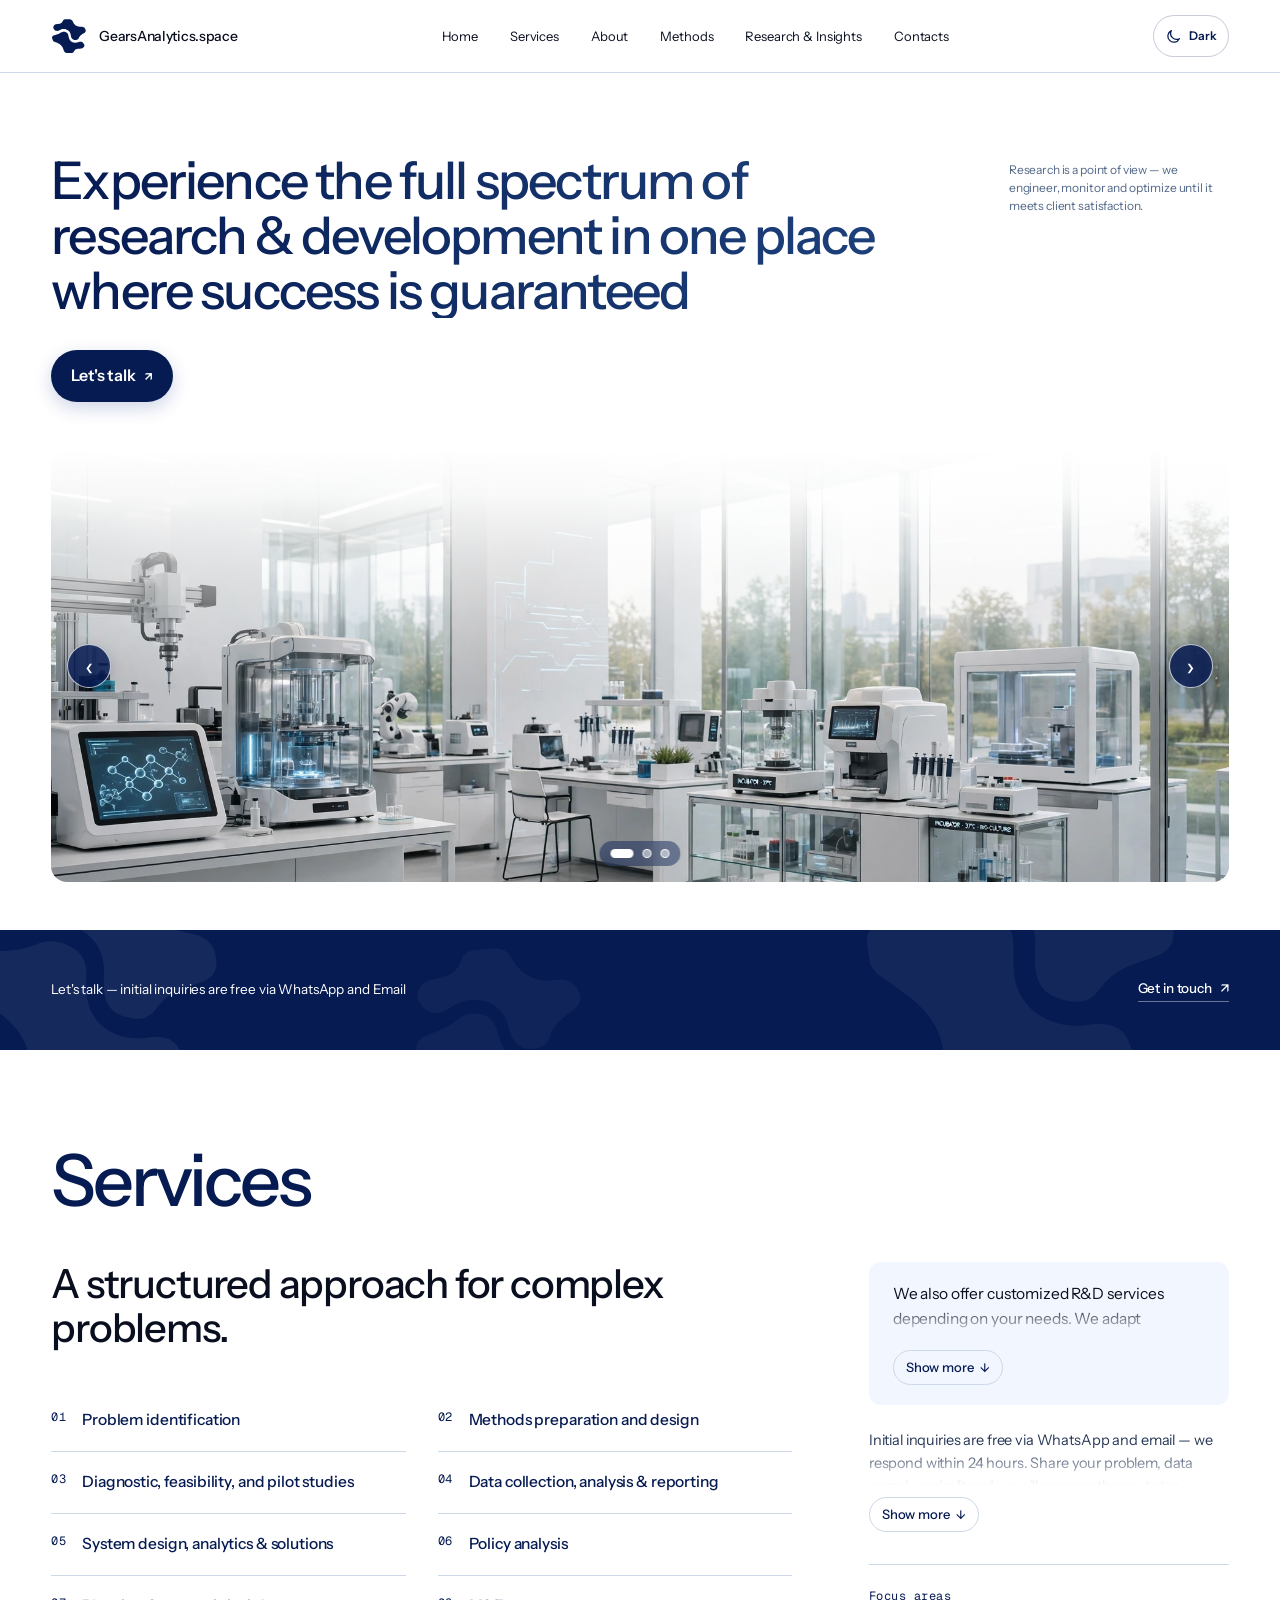
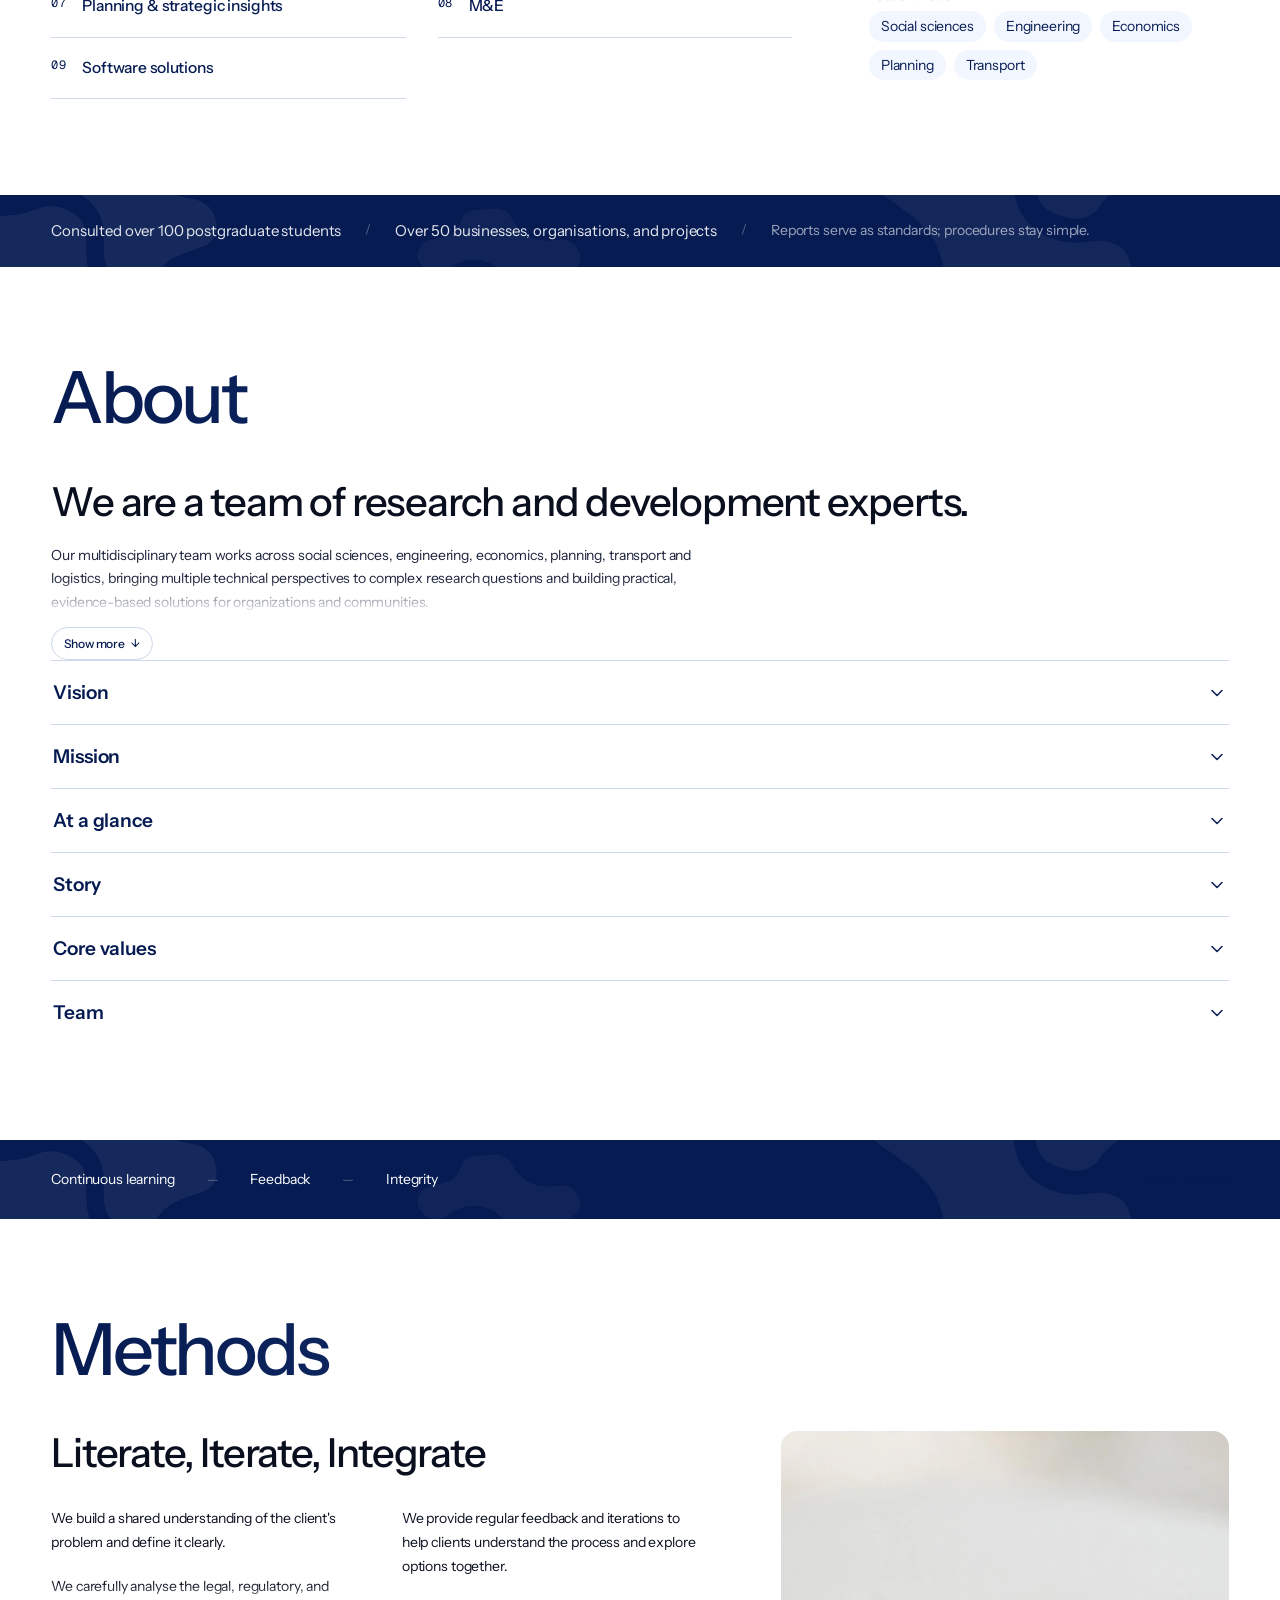
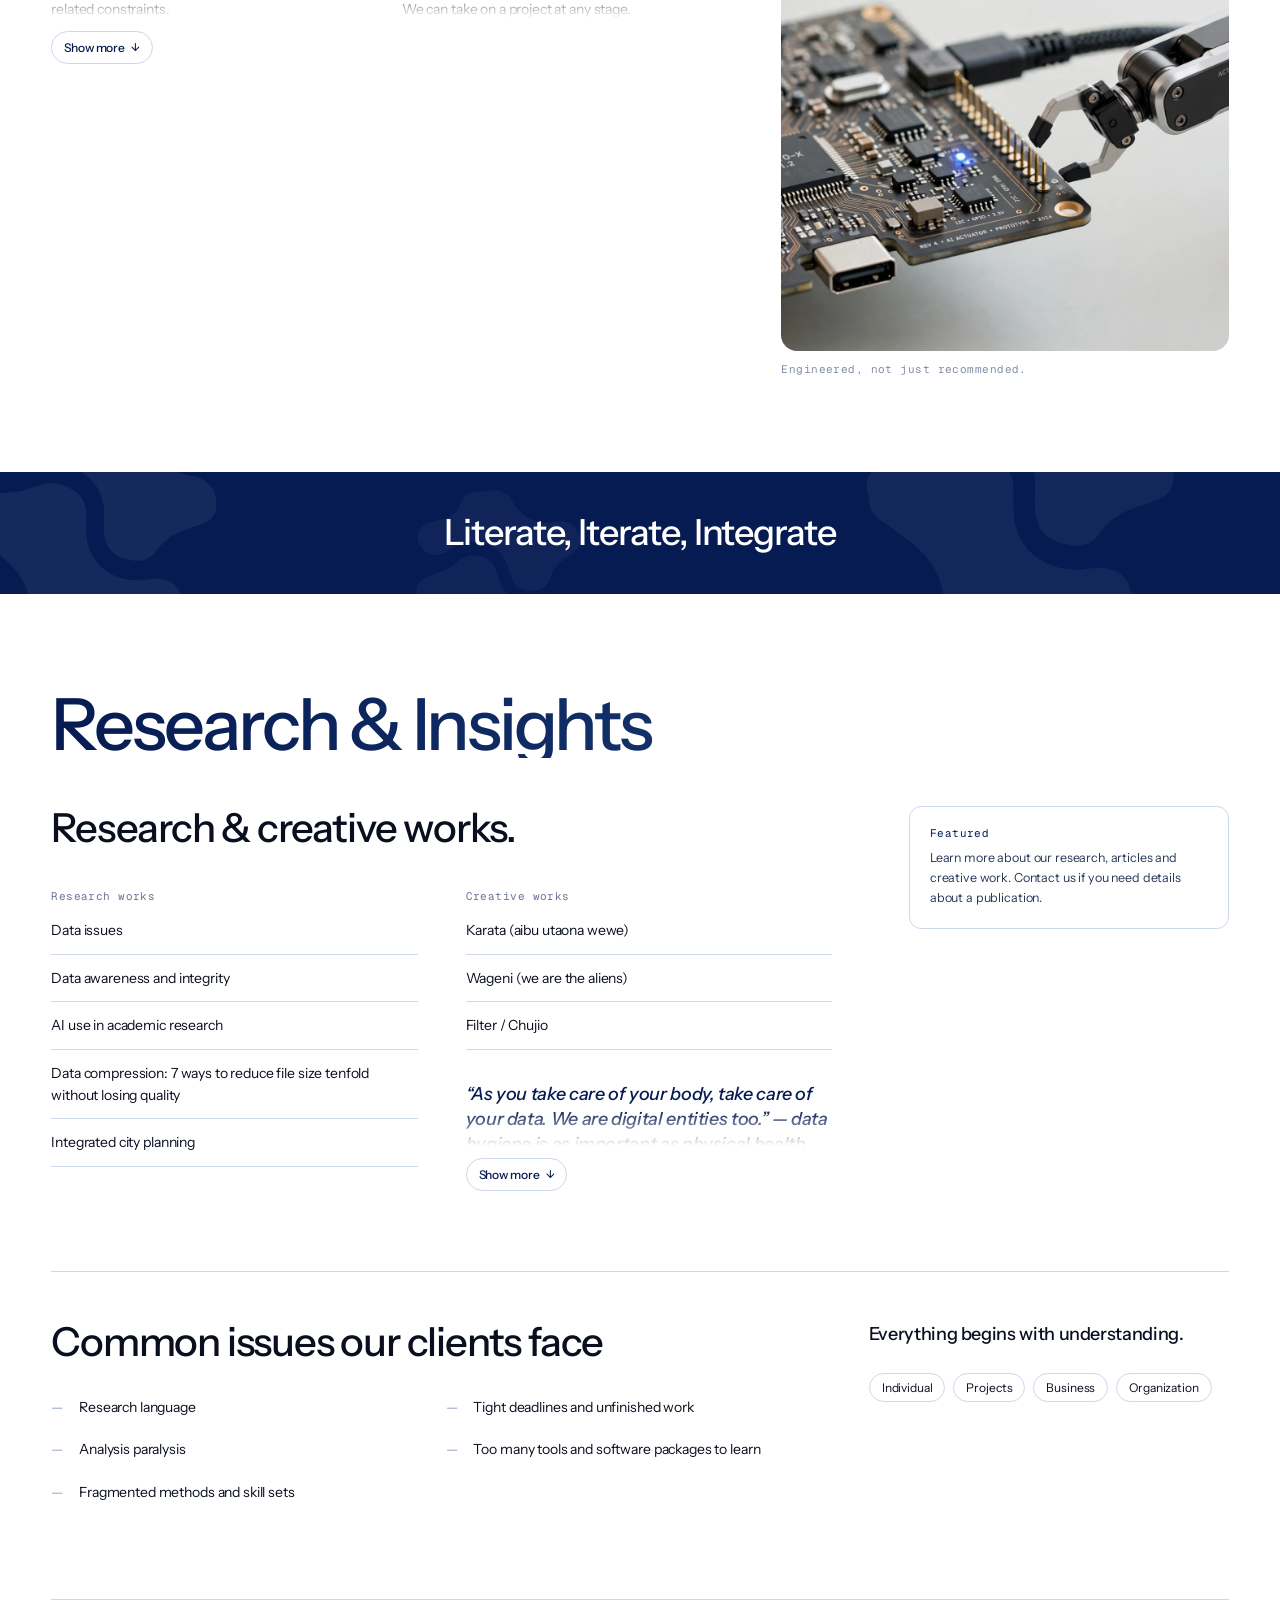
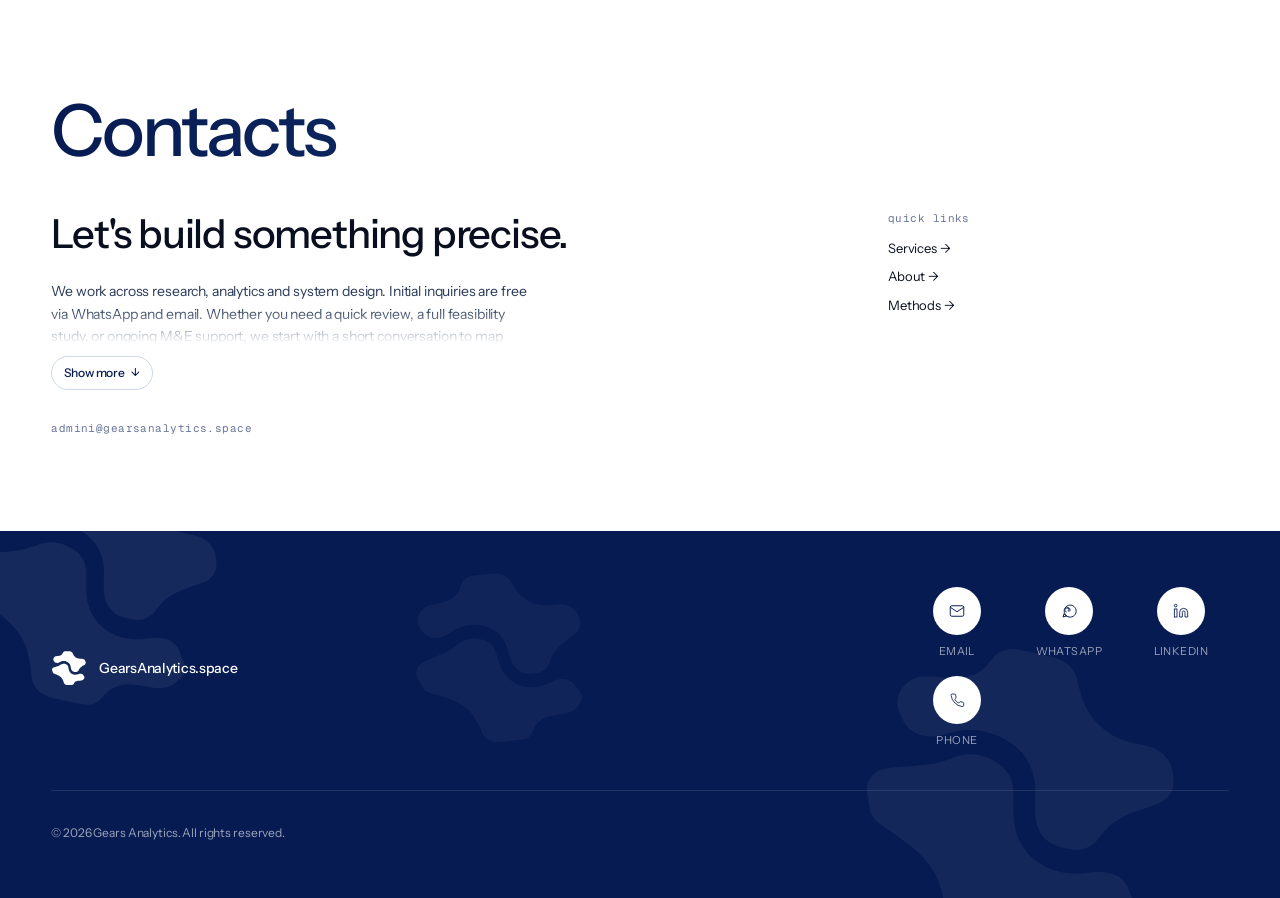
==== index.html @ 62792aff "Publish updated Gears Analytics website" ====
<!DOCTYPE html>
<html lang="en">
<head>
  <meta charset="UTF-8">
  <meta name="viewport" content="width=device-width, initial-scale=1">
  <title>Gears Analytics | Research &amp; Development</title>
  <style>*,:after,:before{--tw-border-spacing-x:0;--tw-border-spacing-y:0;--tw-translate-x:0;--tw-translate-y:0;--tw-rotate:0;--tw-skew-x:0;--tw-skew-y:0;--tw-scale-x:1;--tw-scale-y:1;--tw-pan-x: ;--tw-pan-y: ;--tw-pinch-zoom: ;--tw-scroll-snap-strictness:proximity;--tw-gradient-from-position: ;--tw-gradient-via-position: ;--tw-gradient-to-position: ;--tw-ordinal: ;--tw-slashed-zero: ;--tw-numeric-figure: ;--tw-numeric-spacing: ;--tw-numeric-fraction: ;--tw-ring-inset: ;--tw-ring-offset-width:0px;--tw-ring-offset-color:#fff;--tw-ring-color:rgba(59,130,246,.5);--tw-ring-offset-shadow:0 0 #0000;--tw-ring-shadow:0 0 #0000;--tw-shadow:0 0 #0000;--tw-shadow-colored:0 0 #0000;--tw-blur: ;--tw-brightness: ;--tw-contrast: ;--tw-grayscale: ;--tw-hue-rotate: ;--tw-invert: ;--tw-saturate: ;--tw-sepia: ;--tw-drop-shadow: ;--tw-backdrop-blur: ;--tw-backdrop-brightness: ;--tw-backdrop-contrast: ;--tw-backdrop-grayscale: ;--tw-backdrop-hue-rotate: ;--tw-backdrop-invert: ;--tw-backdrop-opacity: ;--tw-backdrop-saturate: ;--tw-backdrop-sepia: ;--tw-contain-size: ;--tw-contain-layout: ;--tw-contain-paint: ;--tw-contain-style: }::backdrop{--tw-border-spacing-x:0;--tw-border-spacing-y:0;--tw-translate-x:0;--tw-translate-y:0;--tw-rotate:0;--tw-skew-x:0;--tw-skew-y:0;--tw-scale-x:1;--tw-scale-y:1;--tw-pan-x: ;--tw-pan-y: ;--tw-pinch-zoom: ;--tw-scroll-snap-strictness:proximity;--tw-gradient-from-position: ;--tw-gradient-via-position: ;--tw-gradient-to-position: ;--tw-ordinal: ;--tw-slashed-zero: ;--tw-numeric-figure: ;--tw-numeric-spacing: ;--tw-numeric-fraction: ;--tw-ring-inset: ;--tw-ring-offset-width:0px;--tw-ring-offset-color:#fff;--tw-ring-color:rgba(59,130,246,.5);--tw-ring-offset-shadow:0 0 #0000;--tw-ring-shadow:0 0 #0000;--tw-shadow:0 0 #0000;--tw-shadow-colored:0 0 #0000;--tw-blur: ;--tw-brightness: ;--tw-contrast: ;--tw-grayscale: ;--tw-hue-rotate: ;--tw-invert: ;--tw-saturate: ;--tw-sepia: ;--tw-drop-shadow: ;--tw-backdrop-blur: ;--tw-backdrop-brightness: ;--tw-backdrop-contrast: ;--tw-backdrop-grayscale: ;--tw-backdrop-hue-rotate: ;--tw-backdrop-invert: ;--tw-backdrop-opacity: ;--tw-backdrop-saturate: ;--tw-backdrop-sepia: ;--tw-contain-size: ;--tw-contain-layout: ;--tw-contain-paint: ;--tw-contain-style: }/*! tailwindcss v3.4.18 | MIT License | https://tailwindcss.com*/*,:after,:before{box-sizing:border-box;border:0 solid #e5e7eb}:after,:before{--tw-content:""}:host,html{line-height:1.5;-webkit-text-size-adjust:100%;-moz-tab-size:4;-o-tab-size:4;tab-size:4;font-family:ui-sans-serif,system-ui,sans-serif,Apple Color Emoji,Segoe UI Emoji,Segoe UI Symbol,Noto Color Emoji;font-feature-settings:normal;font-variation-settings:normal;-webkit-tap-highlight-color:transparent}body{line-height:inherit}hr{height:0;color:inherit;border-top-width:1px}abbr:where([title]){-webkit-text-decoration:underline dotted;text-decoration:underline dotted}h1,h2,h3,h4,h5,h6{font-size:inherit;font-weight:inherit}a{color:inherit;text-decoration:inherit}b,strong{font-weight:bolder}code,kbd,pre,samp{font-family:ui-monospace,SFMono-Regular,Menlo,Monaco,Consolas,Liberation Mono,Courier New,monospace;font-feature-settings:normal;font-variation-settings:normal;font-size:1em}small{font-size:80%}sub,sup{font-size:75%;line-height:0;position:relative;vertical-align:baseline}sub{bottom:-.25em}sup{top:-.5em}table{text-indent:0;border-color:inherit;border-collapse:collapse}button,input,optgroup,select,textarea{font-family:inherit;font-feature-settings:inherit;font-variation-settings:inherit;font-size:100%;font-weight:inherit;line-height:inherit;letter-spacing:inherit;color:inherit;margin:0;padding:0}button,select{text-transform:none}button,input:where([type=button]),input:where([type=reset]),input:where([type=submit]){-webkit-appearance:button;background-color:transparent;background-image:none}:-moz-focusring{outline:auto}:-moz-ui-invalid{box-shadow:none}progress{vertical-align:baseline}::-webkit-inner-spin-button,::-webkit-outer-spin-button{height:auto}[type=search]{-webkit-appearance:textfield;outline-offset:-2px}::-webkit-search-decoration{-webkit-appearance:none}::-webkit-file-upload-button{-webkit-appearance:button;font:inherit}summary{display:list-item}blockquote,dd,dl,figure,h1,h2,h3,h4,h5,h6,hr,p,pre{margin:0}fieldset{margin:0}fieldset,legend{padding:0}menu,ol,ul{list-style:none;margin:0;padding:0}dialog{padding:0}textarea{resize:vertical}input::-moz-placeholder,textarea::-moz-placeholder{opacity:1;color:#9ca3af}input::placeholder,textarea::placeholder{opacity:1;color:#9ca3af}[role=button],button{cursor:pointer}:disabled{cursor:default}audio,canvas,embed,iframe,img,object,svg,video{display:block;vertical-align:middle}img,video{max-width:100%;height:auto}[hidden]:where(:not([hidden=until-found])){display:none}.container{width:100%}@media (min-width:640px){.container{max-width:640px}}@media (min-width:768px){.container{max-width:768px}}@media (min-width:1024px){.container{max-width:1024px}}@media (min-width:1280px){.container{max-width:1280px}}@media (min-width:1536px){.container{max-width:1536px}}.pointer-events-none{pointer-events:none}.absolute{position:absolute}.relative{position:relative}.sticky{position:sticky}.inset-0{inset:0}.-bottom-16{bottom:-4rem}.-left-10{left:-2.5rem}.-top-20{top:-5rem}.bottom-0{bottom:0}.left-0{left:0}.left-\[32\%\]{left:32%}.right-0{right:0}.right-\[8\%\]{right:8%}.top-\[10\%\]{top:10%}.z-10{z-index:10}.z-40{z-index:40}.mx-auto{margin-left:auto;margin-right:auto}.mb-2{margin-bottom:.5rem}.mb-3{margin-bottom:.75rem}.mb-4{margin-bottom:1rem}.mb-6{margin-bottom:1.5rem}.mb-\[20px\]{margin-bottom:20px}.mb-\[24px\]{margin-bottom:24px}.mb-\[32px\]{margin-bottom:32px}.mb-\[40px\]{margin-bottom:40px}.mb-\[48px\]{margin-bottom:48px}.ml-auto{margin-left:auto}.mt-3{margin-top:.75rem}.mt-8{margin-top:2rem}.mt-\[24px\]{margin-top:24px}.mt-\[2px\]{margin-top:2px}.mt-\[32px\]{margin-top:32px}.mt-\[48px\]{margin-top:48px}.block{display:block}.flex{display:flex}.inline-flex{display:inline-flex}.grid{display:grid}.hidden{display:none}.h-\[180px\]{height:180px}.h-\[260px\]{height:260px}.h-\[320px\]{height:320px}.h-\[36px\]{height:36px}.h-\[48px\]{height:48px}.h-\[48vh\]{height:48vh}.h-\[520px\]{height:520px}.h-\[72px\]{height:72px}.max-h-\[560px\]{max-height:560px}.min-h-\[120px\]{min-height:120px}.min-h-\[280px\]{min-height:280px}.min-h-\[320px\]{min-height:320px}.min-h-screen{min-height:100vh}.w-\[180px\]{width:180px}.w-\[260px\]{width:260px}.w-\[320px\]{width:320px}.w-\[36px\]{width:36px}.w-\[48px\]{width:48px}.w-\[92vw\]{width:92vw}.w-full{width:100%}.max-w-\[1100px\]{max-width:1100px}.max-w-\[1600px\]{max-width:1600px}.max-w-\[220px\]{max-width:220px}.max-w-\[320px\]{max-width:320px}.max-w-\[480px\]{max-width:480px}.max-w-\[640px\]{max-width:640px}.max-w-\[680px\]{max-width:680px}.max-w-\[760px\]{max-width:760px}.flex-1{flex:1 1 0%}.shrink-0{flex-shrink:0}.-rotate-6{--tw-rotate:-6deg}.-rotate-6,.rotate-12{transform:translate(var(--tw-translate-x),var(--tw-translate-y)) rotate(var(--tw-rotate)) skewX(var(--tw-skew-x)) skewY(var(--tw-skew-y)) scaleX(var(--tw-scale-x)) scaleY(var(--tw-scale-y))}.rotate-12{--tw-rotate:12deg}.cursor-pointer{cursor:pointer}.grid-cols-1{grid-template-columns:repeat(1,minmax(0,1fr))}.grid-cols-4{grid-template-columns:repeat(4,minmax(0,1fr))}.flex-col{flex-direction:column}.flex-wrap{flex-wrap:wrap}.items-start{align-items:flex-start}.items-end{align-items:flex-end}.items-center{align-items:center}.justify-end{justify-content:flex-end}.justify-center{justify-content:center}.justify-between{justify-content:space-between}.gap-1\.5{gap:.375rem}.gap-2{gap:.5rem}.gap-3{gap:.75rem}.gap-4{gap:1rem}.gap-8{gap:2rem}.gap-\[32px\]{gap:32px}.gap-\[40px\]{gap:40px}.gap-\[48px\]{gap:48px}.gap-x-4{-moz-column-gap:1rem;column-gap:1rem}.gap-x-8{-moz-column-gap:2rem;column-gap:2rem}.gap-x-\[32px\]{-moz-column-gap:32px;column-gap:32px}.gap-x-\[48px\]{-moz-column-gap:48px;column-gap:48px}.gap-y-0{row-gap:0}.gap-y-1{row-gap:.25rem}.gap-y-2{row-gap:.5rem}.space-y-1>:not([hidden])~:not([hidden]){--tw-space-y-reverse:0;margin-top:calc(.25rem*(1 - var(--tw-space-y-reverse)));margin-bottom:calc(.25rem*var(--tw-space-y-reverse))}.space-y-2>:not([hidden])~:not([hidden]){--tw-space-y-reverse:0;margin-top:calc(.5rem*(1 - var(--tw-space-y-reverse)));margin-bottom:calc(.5rem*var(--tw-space-y-reverse))}.space-y-3>:not([hidden])~:not([hidden]){--tw-space-y-reverse:0;margin-top:calc(.75rem*(1 - var(--tw-space-y-reverse)));margin-bottom:calc(.75rem*var(--tw-space-y-reverse))}.space-y-5>:not([hidden])~:not([hidden]){--tw-space-y-reverse:0;margin-top:calc(1.25rem*(1 - var(--tw-space-y-reverse)));margin-bottom:calc(1.25rem*var(--tw-space-y-reverse))}.space-y-\[20px\]>:not([hidden])~:not([hidden]){--tw-space-y-reverse:0;margin-top:calc(20px*(1 - var(--tw-space-y-reverse)));margin-bottom:calc(20px*var(--tw-space-y-reverse))}.space-y-\[56px\]>:not([hidden])~:not([hidden]){--tw-space-y-reverse:0;margin-top:calc(56px*(1 - var(--tw-space-y-reverse)));margin-bottom:calc(56px*var(--tw-space-y-reverse))}.overflow-hidden{overflow:hidden}.overflow-x-clip{overflow-x:clip}.rounded-\[12px\]{border-radius:12px}.rounded-\[16px\]{border-radius:16px}.rounded-full{border-radius:9999px}.border{border-width:1px}.border-b{border-bottom-width:1px}.border-t{border-top-width:1px}.border-\[\#E6EDFF\]{--tw-border-opacity:1;border-color:rgb(230 237 255/var(--tw-border-opacity,1))}.border-\[var\(--blue\)\]{border-color:var(--blue)}.border-\[var\(--divider\)\]{border-color:var(--divider)}.border-white\/10{border-color:hsla(0,0%,100%,.1)}.border-white\/40{border-color:hsla(0,0%,100%,.4)}.bg-\[\#0A2D82\]{--tw-bg-opacity:1;background-color:rgb(10 45 130/var(--tw-bg-opacity,1))}.bg-\[\#F2F6FF\]{--tw-bg-opacity:1;background-color:rgb(242 246 255/var(--tw-bg-opacity,1))}.bg-\[var\(--pale\)\]{background-color:var(--pale)}.bg-white{--tw-bg-opacity:1;background-color:rgb(255 255 255/var(--tw-bg-opacity,1))}.bg-white\/0{background-color:hsla(0,0%,100%,0)}.bg-white\/90{background-color:hsla(0,0%,100%,.9)}.bg-gradient-to-t{background-image:linear-gradient(to top,var(--tw-gradient-stops))}.from-white{--tw-gradient-from:#fff var(--tw-gradient-from-position);--tw-gradient-to:hsla(0,0%,100%,0) var(--tw-gradient-to-position);--tw-gradient-stops:var(--tw-gradient-from),var(--tw-gradient-to)}.to-transparent{--tw-gradient-to:transparent var(--tw-gradient-to-position)}.object-cover{-o-object-fit:cover;object-fit:cover}.p-3{padding:.75rem}.p-4{padding:1rem}.p-\[20px\]{padding:20px}.px-2{padding-left:.5rem;padding-right:.5rem}.px-3{padding-left:.75rem;padding-right:.75rem}.px-\[24px\]{padding-left:24px;padding-right:24px}.py-1{padding-top:.25rem;padding-bottom:.25rem}.py-1\.5{padding-top:.375rem;padding-bottom:.375rem}.py-\[18px\]{padding-top:18px;padding-bottom:18px}.py-\[20px\]{padding-top:20px;padding-bottom:20px}.py-\[24px\]{padding-top:24px;padding-bottom:24px}.py-\[28px\]{padding-top:28px;padding-bottom:28px}.py-\[32px\]{padding-top:32px;padding-bottom:32px}.py-\[48px\]{padding-top:48px;padding-bottom:48px}.py-\[96px\]{padding-top:96px;padding-bottom:96px}.pb-3{padding-bottom:.75rem}.pb-\[2px\]{padding-bottom:2px}.pb-\[48px\]{padding-bottom:48px}.pt-2{padding-top:.5rem}.pt-8{padding-top:2rem}.pt-\[24px\]{padding-top:24px}.pt-\[32px\]{padding-top:32px}.pt-\[56px\]{padding-top:56px}.text-center{text-align:center}.text-\[10px\]{font-size:10px}.text-\[11px\]{font-size:11px}.text-\[12\.5px\]{font-size:12.5px}.text-\[12px\]{font-size:12px}.text-\[13\.5px\]{font-size:13.5px}.text-\[13px\]{font-size:13px}.text-\[14px\]{font-size:14px}.text-\[18px\]{font-size:18px}.text-\[28px\]{font-size:28px}.text-\[9px\]{font-size:9px}.text-\[clamp\(28px\2c 4vw\2c 44px\)\]{font-size:clamp(28px,4vw,44px)}.font-\[500\]{font-weight:500}.uppercase{text-transform:uppercase}.italic{font-style:italic}.leading-\[1\.4\]{line-height:1.4}.leading-\[1\.5\]{line-height:1.5}.leading-\[1\.6\]{line-height:1.6}.leading-\[1\.7\]{line-height:1.7}.leading-none{line-height:1}.tracking-\[-0\.01em\]{letter-spacing:-.01em}.tracking-\[-0\.02em\]{letter-spacing:-.02em}.tracking-\[-0\.03em\]{letter-spacing:-.03em}.tracking-\[0\.04em\]{letter-spacing:.04em}.text-\[\#0A2D82\]{--tw-text-opacity:1;color:rgb(10 45 130/var(--tw-text-opacity,1))}.text-\[\#1A223A\]{--tw-text-opacity:1;color:rgb(26 34 58/var(--tw-text-opacity,1))}.text-\[\#4A5578\]{--tw-text-opacity:1;color:rgb(74 85 120/var(--tw-text-opacity,1))}.text-\[\#8A95B0\]{--tw-text-opacity:1;color:rgb(138 149 176/var(--tw-text-opacity,1))}.text-\[\#C7D2E8\]{--tw-text-opacity:1;color:rgb(199 210 232/var(--tw-text-opacity,1))}.text-\[var\(--blue\)\]{color:var(--blue)}.text-white{--tw-text-opacity:1;color:rgb(255 255 255/var(--tw-text-opacity,1))}.text-white\/30{color:hsla(0,0%,100%,.3)}.text-white\/40{color:hsla(0,0%,100%,.4)}.text-white\/50{color:hsla(0,0%,100%,.5)}.text-white\/60{color:hsla(0,0%,100%,.6)}.text-white\/90{color:hsla(0,0%,100%,.9)}.antialiased{-webkit-font-smoothing:antialiased;-moz-osx-font-smoothing:grayscale}.opacity-0{opacity:0}.opacity-50{opacity:.5}.opacity-60{opacity:.6}.opacity-\[0\.04\]{opacity:.04}.opacity-\[0\.05\]{opacity:.05}.opacity-\[0\.06\]{opacity:.06}.outline{outline-style:solid}.backdrop-blur-\[12px\]{--tw-backdrop-blur:blur(12px);backdrop-filter:var(--tw-backdrop-blur) var(--tw-backdrop-brightness) var(--tw-backdrop-contrast) var(--tw-backdrop-grayscale) var(--tw-backdrop-hue-rotate) var(--tw-backdrop-invert) var(--tw-backdrop-opacity) var(--tw-backdrop-saturate) var(--tw-backdrop-sepia)}.transition-\[max-height\]{transition-property:max-height;transition-timing-function:cubic-bezier(.4,0,.2,1);transition-duration:.15s}.transition-colors{transition-property:color,background-color,border-color,text-decoration-color,fill,stroke;transition-timing-function:cubic-bezier(.4,0,.2,1);transition-duration:.15s}.transition-opacity{transition-property:opacity;transition-timing-function:cubic-bezier(.4,0,.2,1);transition-duration:.15s}.duration-300{transition-duration:.3s}.ease-out{transition-timing-function:cubic-bezier(0,0,.2,1)}#root,body,html{min-height:100%}body{margin:0;font-family:ui-sans-serif,system-ui,-apple-system,BlinkMacSystemFont,Segoe UI,sans-serif}[role=button]:not([aria-disabled=true]),button:not(:disabled),label[for],select:not(:disabled),summary{cursor:pointer}.hover\:border-\[\#0A2D82\]\/20:hover{border-color:rgba(10,45,130,.2)}.hover\:border-white:hover{--tw-border-opacity:1;border-color:rgb(255 255 255/var(--tw-border-opacity,1))}.hover\:bg-\[\#F2F6FF\]:hover{--tw-bg-opacity:1;background-color:rgb(242 246 255/var(--tw-bg-opacity,1))}.hover\:text-\[\#0A2D82\]:hover{--tw-text-opacity:1;color:rgb(10 45 130/var(--tw-text-opacity,1))}.hover\:text-\[var\(--blue\)\]:hover{color:var(--blue)}.hover\:opacity-70:hover{opacity:.7}.group:hover .group-hover\:bg-white\/10{background-color:hsla(0,0%,100%,.1)}.group:hover .group-hover\:bg-white\/90{background-color:hsla(0,0%,100%,.9)}.group:hover .group-hover\:opacity-100{opacity:1}@media (min-width:640px){.sm\:grid-cols-2{grid-template-columns:repeat(2,minmax(0,1fr))}.sm\:grid-cols-3{grid-template-columns:repeat(3,minmax(0,1fr))}.sm\:flex-row{flex-direction:row}.sm\:items-center{align-items:center}}@media (min-width:768px){.md\:block{display:block}.md\:flex{display:flex}.md\:hidden{display:none}.md\:grid-cols-2{grid-template-columns:repeat(2,minmax(0,1fr))}.md\:flex-row{flex-direction:row}.md\:gap-6{gap:1.5rem}.md\:gap-\[5vw\]{gap:5vw}.md\:py-\[56px\]{padding-top:56px;padding-bottom:56px}.md\:pt-\[80px\]{padding-top:80px}.md\:text-\[15px\]{font-size:15px}.md\:text-\[36px\]{font-size:36px}}@media (min-width:1024px){.lg\:sticky{position:sticky}.lg\:top-\[96px\]{top:96px}.lg\:block{display:block}.lg\:w-\[320px\]{width:320px}.lg\:w-\[360px\]{width:360px}.lg\:w-\[38\%\]{width:38%}.lg\:flex-row{flex-direction:row}.lg\:gap-\[5vw\]{gap:5vw}.lg\:gap-\[6vw\]{gap:6vw}}</style>
</head>
<body>
  <div id="root"></div>
  
  <script type="module">var E7=Object.create;var{getPrototypeOf:I7,defineProperty:wt,getOwnPropertyNames:C7}=Object;var A7=Object.prototype.hasOwnProperty;var Xe=(f,e,n)=>{n=f!=null?E7(I7(f)):{};let r=e||!f||!f.__esModule?wt(n,"default",{value:f,enumerable:!0}):n;for(let t of C7(f))if(!A7.call(r,t))wt(r,t,{get:()=>f[t],enumerable:!0});return r};var dr=(f,e)=>()=>(e||f((e={exports:{}}).exports,e),e.exports);var _7=(f,e)=>{for(var n in e)wt(f,n,{get:e[n],enumerable:!0,configurable:!0,set:(r)=>e[n]=()=>r})};var $7=(f,e)=>()=>(f&&(e=f(f=0)),e);var an=dr((c3)=>{var sn=Symbol.for("react.element"),f3=Symbol.for("react.portal"),e3=Symbol.for("react.fragment"),n3=Symbol.for("react.strict_mode"),r3=Symbol.for("react.profiler"),t3=Symbol.for("react.provider"),v3=Symbol.for("react.context"),u3=Symbol.for("react.forward_ref"),l3=Symbol.for("react.suspense"),P3=Symbol.for("react.memo"),o3=Symbol.for("react.lazy"),ru=Symbol.iterator;function i3(f){if(f===null||typeof f!=="object")return null;return f=ru&&f[ru]||f["@@iterator"],typeof f==="function"?f:null}var uu={isMounted:function(){return!1},enqueueForceUpdate:function(){},enqueueReplaceState:function(){},enqueueSetState:function(){}},lu=Object.assign,Pu={};function Ve(f,e,n){this.props=f,this.context=e,this.refs=Pu,this.updater=n||uu}Ve.prototype.isReactComponent={};Ve.prototype.setState=function(f,e){if(typeof f!=="object"&&typeof f!=="function"&&f!=null)throw Error("setState(...): takes an object of state variables to update or a function which returns an object of state variables.");this.updater.enqueueSetState(this,f,e,"setState")};Ve.prototype.forceUpdate=function(f){this.updater.enqueueForceUpdate(this,f,"forceUpdate")};function ou(){}ou.prototype=Ve.prototype;function Ft(f,e,n){this.props=f,this.context=e,this.refs=Pu,this.updater=n||uu}var kt=Ft.prototype=new ou;kt.constructor=Ft;lu(kt,Ve.prototype);kt.isPureReactComponent=!0;var tu=Array.isArray,iu=Object.prototype.hasOwnProperty,Wt={current:null},du={key:!0,ref:!0,__self:!0,__source:!0};function su(f,e,n){var r,t={},v=null,u=null;if(e!=null)for(r in e.ref!==void 0&&(u=e.ref),e.key!==void 0&&(v=""+e.key),e)iu.call(e,r)&&!du.hasOwnProperty(r)&&(t[r]=e[r]);var l=arguments.length-2;if(l===1)t.children=n;else if(1<l){for(var P=Array(l),d=0;d<l;d++)P[d]=arguments[d+2];t.children=P}if(f&&f.defaultProps)for(r in l=f.defaultProps,l)t[r]===void 0&&(t[r]=l[r]);return{$$typeof:sn,type:f,key:v,ref:u,props:t,_owner:Wt.current}}function d3(f,e){return{$$typeof:sn,type:f.type,key:e,ref:f.ref,props:f.props,_owner:f._owner}}function Gt(f){return typeof f==="object"&&f!==null&&f.$$typeof===sn}function s3(f){var e={"=":"=0",":":"=2"};return"$"+f.replace(/[=:]/g,function(n){return e[n]})}var vu=/\/+/g;function Vt(f,e){return typeof f==="object"&&f!==null&&f.key!=null?s3(""+f.key):e.toString(36)}function ar(f,e,n,r,t){var v=typeof f;if(v==="undefined"||v==="boolean")f=null;var u=!1;if(f===null)u=!0;else switch(v){case"string":case"number":u=!0;break;case"object":switch(f.$$typeof){case sn:case f3:u=!0}}if(u)return u=f,t=t(u),f=r===""?"."+Vt(u,0):r,tu(t)?(n="",f!=null&&(n=f.replace(vu,"$&/")+"/"),ar(t,e,n,"",function(d){return d})):t!=null&&(Gt(t)&&(t=d3(t,n+(!t.key||u&&u.key===t.key?"":(""+t.key).replace(vu,"$&/")+"/")+f)),e.push(t)),1;if(u=0,r=r===""?".":r+":",tu(f))for(var l=0;l<f.length;l++){v=f[l];var P=r+Vt(v,l);u+=ar(v,e,n,P,t)}else if(P=i3(f),typeof P==="function")for(f=P.call(f),l=0;!(v=f.next()).done;)v=v.value,P=r+Vt(v,l++),u+=ar(v,e,n,P,t);else if(v==="object")throw e=String(f),Error("Objects are not valid as a React child (found: "+(e==="[object Object]"?"object with keys {"+Object.keys(f).join(", ")+"}":e)+"). If you meant to render a collection of children, use an array instead.");return u}function sr(f,e,n){if(f==null)return f;var r=[],t=0;return ar(f,r,"","",function(v){return e.call(n,v,t++)}),r}function a3(f){if(f._status===-1){var e=f._result;e=e(),e.then(function(n){if(f._status===0||f._status===-1)f._status=1,f._result=n},function(n){if(f._status===0||f._status===-1)f._status=2,f._result=n}),f._status===-1&&(f._status=0,f._result=e)}if(f._status===1)return f._result.default;throw f._result}var nf={current:null},zr={transition:null},z3={ReactCurrentDispatcher:nf,ReactCurrentBatchConfig:zr,ReactCurrentOwner:Wt};function au(){throw Error("act(...) is not supported in production builds of React.")}c3.Children={map:sr,forEach:function(f,e,n){sr(f,function(){e.apply(this,arguments)},n)},count:function(f){var e=0;return sr(f,function(){e++}),e},toArray:function(f){return sr(f,function(e){return e})||[]},only:function(f){if(!Gt(f))throw Error("React.Children.only expected to receive a single React element child.");return f}};c3.Component=Ve;c3.Fragment=e3;c3.Profiler=r3;c3.PureComponent=Ft;c3.StrictMode=n3;c3.Suspense=l3;c3.__SECRET_INTERNALS_DO_NOT_USE_OR_YOU_WILL_BE_FIRED=z3;c3.act=au;c3.cloneElement=function(f,e,n){if(f===null||f===void 0)throw Error("React.cloneElement(...): The argument must be a React element, but you passed "+f+".");var r=lu({},f.props),t=f.key,v=f.ref,u=f._owner;if(e!=null){if(e.ref!==void 0&&(v=e.ref,u=Wt.current),e.key!==void 0&&(t=""+e.key),f.type&&f.type.defaultProps)var l=f.type.defaultProps;for(P in e)iu.call(e,P)&&!du.hasOwnProperty(P)&&(r[P]=e[P]===void 0&&l!==void 0?l[P]:e[P])}var P=arguments.length-2;if(P===1)r.children=n;else if(1<P){l=Array(P);for(var d=0;d<P;d++)l[d]=arguments[d+2];r.children=l}return{$$typeof:sn,type:f.type,key:t,ref:v,props:r,_owner:u}};c3.createContext=function(f){return f={$$typeof:v3,_currentValue:f,_currentValue2:f,_threadCount:0,Provider:null,Consumer:null,_defaultValue:null,_globalName:null},f.Provider={$$typeof:t3,_context:f},f.Consumer=f};c3.createElement=su;c3.createFactory=function(f){var e=su.bind(null,f);return e.type=f,e};c3.createRef=function(){return{current:null}};c3.forwardRef=function(f){return{$$typeof:u3,render:f}};c3.isValidElement=Gt;c3.lazy=function(f){return{$$typeof:o3,_payload:{_status:-1,_result:f},_init:a3}};c3.memo=function(f,e){return{$$typeof:P3,type:f,compare:e===void 0?null:e}};c3.startTransition=function(f){var e=zr.transition;zr.transition={};try{f()}finally{zr.transition=e}};c3.unstable_act=au;c3.useCallback=function(f,e){return nf.current.useCallback(f,e)};c3.useContext=function(f){return nf.current.useContext(f)};c3.useDebugValue=function(){};c3.useDeferredValue=function(f){return nf.current.useDeferredValue(f)};c3.useEffect=function(f,e){return nf.current.useEffect(f,e)};c3.useId=function(){return nf.current.useId()};c3.useImperativeHandle=function(f,e,n){return nf.current.useImperativeHandle(f,e,n)};c3.useInsertionEffect=function(f,e){return nf.current.useInsertionEffect(f,e)};c3.useLayoutEffect=function(f,e){return nf.current.useLayoutEffect(f,e)};c3.useMemo=function(f,e){return nf.current.useMemo(f,e)};c3.useReducer=function(f,e,n){return nf.current.useReducer(f,e,n)};c3.useRef=function(f){return nf.current.useRef(f)};c3.useState=function(f){return nf.current.useState(f)};c3.useSyncExternalStore=function(f,e,n){return nf.current.useSyncExternalStore(f,e,n)};c3.useTransition=function(){return nf.current.useTransition()};c3.version="18.3.1"});var mu=dr(($3)=>{function Kt(f,e){var n=f.length;f.push(e);f:for(;0<n;){var r=n-1>>>1,t=f[r];if(0<cr(t,e))f[r]=e,f[n]=t,n=r;else break f}}function Nf(f){return f.length===0?null:f[0]}function jr(f){if(f.length===0)return null;var e=f[0],n=f.pop();if(n!==e){f[0]=n;f:for(var r=0,t=f.length,v=t>>>1;r<v;){var u=2*(r+1)-1,l=f[u],P=u+1,d=f[P];if(0>cr(l,n))P<t&&0>cr(d,l)?(f[r]=d,f[P]=n,r=P):(f[r]=l,f[u]=n,r=u);else if(P<t&&0>cr(d,n))f[r]=d,f[P]=n,r=P;else break f}}return e}function cr(f,e){var n=f.sortIndex-e.sortIndex;return n!==0?n:f.id-e.id}if(typeof performance==="object"&&typeof performance.now==="function")gt=performance,$3.unstable_now=function(){return gt.now()};else pr=Date,St=pr.now(),$3.unstable_now=function(){return pr.now()-St};var gt,pr,St,wf=[],Cf=[],_3=1,Xf=null,A=3,mr=!1,He=!1,cn=!1,cu=typeof setTimeout==="function"?setTimeout:null,pu=typeof clearTimeout==="function"?clearTimeout:null,zu=typeof setImmediate<"u"?setImmediate:null;typeof navigator<"u"&&navigator.scheduling!==void 0&&navigator.scheduling.isInputPending!==void 0&&navigator.scheduling.isInputPending.bind(navigator.scheduling);function Mt(f){for(var e=Nf(Cf);e!==null;){if(e.callback===null)jr(Cf);else if(e.startTime<=f)jr(Cf),e.sortIndex=e.expirationTime,Kt(wf,e);else break;e=Nf(Cf)}}function Jt(f){if(cn=!1,Mt(f),!He)if(Nf(wf)!==null)He=!0,Qt(Bt);else{var e=Nf(Cf);e!==null&&Et(Jt,e.startTime-f)}}function Bt(f,e){He=!1,cn&&(cn=!1,pu(pn),pn=-1),mr=!0;var n=A;try{Mt(e);for(Xf=Nf(wf);Xf!==null&&(!(Xf.expirationTime>e)||f&&!ju());){var r=Xf.callback;if(typeof r==="function"){Xf.callback=null,A=Xf.priorityLevel;var t=r(Xf.expirationTime<=e);e=$3.unstable_now(),typeof t==="function"?Xf.callback=t:Xf===Nf(wf)&&jr(wf),Mt(e)}else jr(wf);Xf=Nf(wf)}if(Xf!==null)var v=!0;else{var u=Nf(Cf);u!==null&&Et(Jt,u.startTime-e),v=!1}return v}finally{Xf=null,A=n,mr=!1}}var xr=!1,Xr=null,pn=-1,Xu=5,Hu=-1;function ju(){return $3.unstable_now()-Hu<Xu?!1:!0}function Yt(){if(Xr!==null){var f=$3.unstable_now();Hu=f;var e=!0;try{e=Xr(!0,f)}finally{e?zn():(xr=!1,Xr=null)}}else xr=!1}var zn;if(typeof zu==="function")zn=function(){zu(Yt)};else if(typeof MessageChannel<"u")Hr=new MessageChannel,Ut=Hr.port2,Hr.port1.onmessage=Yt,zn=function(){Ut.postMessage(null)};else zn=function(){cu(Yt,0)};var Hr,Ut;function Qt(f){Xr=f,xr||(xr=!0,zn())}function Et(f,e){pn=cu(function(){f($3.unstable_now())},e)}$3.unstable_IdlePriority=5;$3.unstable_ImmediatePriority=1;$3.unstable_LowPriority=4;$3.unstable_NormalPriority=3;$3.unstable_Profiling=null;$3.unstable_UserBlockingPriority=2;$3.unstable_cancelCallback=function(f){f.callback=null};$3.unstable_continueExecution=function(){He||mr||(He=!0,Qt(Bt))};$3.unstable_forceFrameRate=function(f){0>f||125<f?console.error("forceFrameRate takes a positive int between 0 and 125, forcing frame rates higher than 125 fps is not supported"):Xu=0<f?Math.floor(1000/f):5};$3.unstable_getCurrentPriorityLevel=function(){return A};$3.unstable_getFirstCallbackNode=function(){return Nf(wf)};$3.unstable_next=function(f){switch(A){case 1:case 2:case 3:var e=3;break;default:e=A}var n=A;A=e;try{return f()}finally{A=n}};$3.unstable_pauseExecution=function(){};$3.unstable_requestPaint=function(){};$3.unstable_runWithPriority=function(f,e){switch(f){case 1:case 2:case 3:case 4:case 5:break;default:f=3}var n=A;A=f;try{return e()}finally{A=n}};$3.unstable_scheduleCallback=function(f,e,n){var r=$3.unstable_now();switch(typeof n==="object"&&n!==null?(n=n.delay,n=typeof n==="number"&&0<n?r+n:r):n=r,f){case 1:var t=-1;break;case 2:t=250;break;case 5:t=1073741823;break;case 4:t=1e4;break;default:t=5000}return t=n+t,f={id:_3++,callback:e,priorityLevel:f,startTime:n,expirationTime:t,sortIndex:-1},n>r?(f.sortIndex=n,Kt(Cf,f),Nf(wf)===null&&f===Nf(Cf)&&(cn?(pu(pn),pn=-1):cn=!0,Et(Jt,n-r))):(f.sortIndex=t,Kt(wf,f),He||mr||(He=!0,Qt(Bt))),f};$3.unstable_shouldYield=ju;$3.unstable_wrapCallback=function(f){var e=A;return function(){var n=A;A=e;try{return f.apply(this,arguments)}finally{A=n}}}});var fu={};_7(fu,{version:()=>V7,unstable_renderSubtreeIntoContainer:()=>w7,unstable_batchedUpdates:()=>q7,unmountComponentAtNode:()=>D7,render:()=>Z7,hydrateRoot:()=>R7,hydrate:()=>b7,flushSync:()=>L7,findDOMNode:()=>h7,createRoot:()=>O7,createPortal:()=>N7,__SECRET_INTERNALS_DO_NOT_USE_OR_YOU_WILL_BE_FIRED:()=>y7});function X(f){for(var e="https://reactjs.org/docs/error-decoder.html?invariant="+f,n=1;n<arguments.length;n++)e+="&args[]="+encodeURIComponent(arguments[n]);return"Minified React error #"+f+"; visit "+e+" for the full message or use the non-minified dev environment for full errors and additional helpful warnings."}function qe(f,e){nn(f,e),nn(f+"Capture",e)}function nn(f,e){gn[f]=e;for(f=0;f<e.length;f++)hl.add(e[f])}function mo(f){if(pv.call(Tu,f))return!0;if(pv.call(xu,f))return!1;if(jo.test(f))return Tu[f]=!0;return xu[f]=!0,!1}function xo(f,e,n,r){if(n!==null&&n.type===0)return!1;switch(typeof e){case"function":case"symbol":return!0;case"boolean":if(r)return!1;if(n!==null)return!n.acceptsBooleans;return f=f.toLowerCase().slice(0,5),f!=="data-"&&f!=="aria-";default:return!1}}function To(f,e,n,r){if(e===null||typeof e>"u"||xo(f,e,n,r))return!0;if(r)return!1;if(n!==null)switch(n.type){case 3:return!e;case 4:return e===!1;case 5:return isNaN(e);case 6:return isNaN(e)||1>e}return!1}function vf(f,e,n,r,t,v,u){this.acceptsBooleans=e===2||e===3||e===4,this.attributeName=r,this.attributeNamespace=t,this.mustUseProperty=n,this.propertyName=f,this.type=e,this.sanitizeURL=v,this.removeEmptyString=u}function d9(f){return f[1].toUpperCase()}function s9(f,e,n,r){var t=C.hasOwnProperty(e)?C[e]:null;if(t!==null?t.type!==0:r||!(2<e.length)||e[0]!=="o"&&e[0]!=="O"||e[1]!=="n"&&e[1]!=="N")To(e,n,t,r)&&(n=null),r||t===null?mo(e)&&(n===null?f.removeAttribute(e):f.setAttribute(e,""+n)):t.mustUseProperty?f[t.propertyName]=n===null?t.type===3?!1:"":n:(e=t.attributeName,r=t.attributeNamespace,n===null?f.removeAttribute(e):(t=t.type,n=t===3||t===4&&n===!0?"":""+n,r?f.setAttributeNS(r,e,n):f.setAttribute(e,n)))}function Xn(f){if(f===null||typeof f!=="object")return null;return f=yu&&f[yu]||f["@@iterator"],typeof f==="function"?f:null}function Nn(f){if(It===void 0)try{throw Error()}catch(n){var e=n.stack.trim().match(/\n( *(at )?)/);It=e&&e[1]||""}return`
`+It+f}function At(f,e){if(!f||Ct)return"";Ct=!0;var n=Error.prepareStackTrace;Error.prepareStackTrace=void 0;try{if(e)if(e=function(){throw Error()},Object.defineProperty(e.prototype,"props",{set:function(){throw Error()}}),typeof Reflect==="object"&&Reflect.construct){try{Reflect.construct(e,[])}catch(d){var r=d}Reflect.construct(f,[],e)}else{try{e.call()}catch(d){r=d}f.call(e.prototype)}else{try{throw Error()}catch(d){r=d}f()}}catch(d){if(d&&r&&typeof d.stack==="string"){for(var t=d.stack.split(`
`),v=r.stack.split(`
`),u=t.length-1,l=v.length-1;1<=u&&0<=l&&t[u]!==v[l];)l--;for(;1<=u&&0<=l;u--,l--)if(t[u]!==v[l]){if(u!==1||l!==1)do if(u--,l--,0>l||t[u]!==v[l]){var P=`
`+t[u].replace(" at new "," at ");return f.displayName&&P.includes("<anonymous>")&&(P=P.replace("<anonymous>",f.displayName)),P}while(1<=u&&0<=l);break}}}finally{Ct=!1,Error.prepareStackTrace=n}return(f=f?f.displayName||f.name:"")?Nn(f):""}function yo(f){switch(f.tag){case 5:return Nn(f.type);case 16:return Nn("Lazy");case 13:return Nn("Suspense");case 19:return Nn("SuspenseList");case 0:case 2:case 15:return f=At(f.type,!1),f;case 11:return f=At(f.type.render,!1),f;case 1:return f=At(f.type,!0),f;default:return""}}function mv(f){if(f==null)return null;if(typeof f==="function")return f.displayName||f.name||null;if(typeof f==="string")return f;switch(f){case Ye:return"Fragment";case Ge:return"Portal";case Xv:return"Profiler";case a9:return"StrictMode";case Hv:return"Suspense";case jv:return"SuspenseList"}if(typeof f==="object")switch(f.$$typeof){case bl:return(f.displayName||"Context")+".Consumer";case Ll:return(f._context.displayName||"Context")+".Provider";case z9:var e=f.render;return f=f.displayName,f||(f=e.displayName||e.name||"",f=f!==""?"ForwardRef("+f+")":"ForwardRef"),f;case c9:return e=f.displayName||null,e!==null?e:mv(f.type)||"Memo";case _f:e=f._payload,f=f._init;try{return mv(f(e))}catch(n){}}return null}function No(f){var e=f.type;switch(f.tag){case 24:return"Cache";case 9:return(e.displayName||"Context")+".Consumer";case 10:return(e._context.displayName||"Context")+".Provider";case 18:return"DehydratedFragment";case 11:return f=e.render,f=f.displayName||f.name||"",e.displayName||(f!==""?"ForwardRef("+f+")":"ForwardRef");case 7:return"Fragment";case 5:return e;case 4:return"Portal";case 3:return"Root";case 6:return"Text";case 16:return mv(e);case 8:return e===a9?"StrictMode":"Mode";case 22:return"Offscreen";case 12:return"Profiler";case 21:return"Scope";case 13:return"Suspense";case 19:return"SuspenseList";case 25:return"TracingMarker";case 1:case 0:case 17:case 2:case 14:case 15:if(typeof e==="function")return e.displayName||e.name||null;if(typeof e==="string")return e}return null}function se(f){switch(typeof f){case"boolean":case"number":case"string":case"undefined":return f;case"object":return f;default:return""}}function Zl(f){var e=f.type;return(f=f.nodeName)&&f.toLowerCase()==="input"&&(e==="checkbox"||e==="radio")}function Oo(f){var e=Zl(f)?"checked":"value",n=Object.getOwnPropertyDescriptor(f.constructor.prototype,e),r=""+f[e];if(!f.hasOwnProperty(e)&&typeof n<"u"&&typeof n.get==="function"&&typeof n.set==="function"){var{get:t,set:v}=n;return Object.defineProperty(f,e,{configurable:!0,get:function(){return t.call(this)},set:function(u){r=""+u,v.call(this,u)}}),Object.defineProperty(f,e,{enumerable:n.enumerable}),{getValue:function(){return r},setValue:function(u){r=""+u},stopTracking:function(){f._valueTracker=null,delete f[e]}}}}function yr(f){f._valueTracker||(f._valueTracker=Oo(f))}function Dl(f){if(!f)return!1;var e=f._valueTracker;if(!e)return!0;var n=e.getValue(),r="";return f&&(r=Zl(f)?f.checked?"true":"false":f.value),f=r,f!==n?(e.setValue(f),!0):!1}function Er(f){if(f=f||(typeof document<"u"?document:void 0),typeof f>"u")return null;try{return f.activeElement||f.body}catch(e){return f.body}}function xv(f,e){var n=e.checked;return G({},e,{defaultChecked:void 0,defaultValue:void 0,value:void 0,checked:n!=null?n:f._wrapperState.initialChecked})}function Nu(f,e){var n=e.defaultValue==null?"":e.defaultValue,r=e.checked!=null?e.checked:e.defaultChecked;n=se(e.value!=null?e.value:n),f._wrapperState={initialChecked:r,initialValue:n,controlled:e.type==="checkbox"||e.type==="radio"?e.checked!=null:e.value!=null}}function ql(f,e){e=e.checked,e!=null&&s9(f,"checked",e,!1)}function Tv(f,e){ql(f,e);var n=se(e.value),r=e.type;if(n!=null)if(r==="number"){if(n===0&&f.value===""||f.value!=n)f.value=""+n}else f.value!==""+n&&(f.value=""+n);else if(r==="submit"||r==="reset"){f.removeAttribute("value");return}e.hasOwnProperty("value")?yv(f,e.type,n):e.hasOwnProperty("defaultValue")&&yv(f,e.type,se(e.defaultValue)),e.checked==null&&e.defaultChecked!=null&&(f.defaultChecked=!!e.defaultChecked)}function Ou(f,e,n){if(e.hasOwnProperty("value")||e.hasOwnProperty("defaultValue")){var r=e.type;if(!(r!=="submit"&&r!=="reset"||e.value!==void 0&&e.value!==null))return;e=""+f._wrapperState.initialValue,n||e===f.value||(f.value=e),f.defaultValue=e}n=f.name,n!==""&&(f.name=""),f.defaultChecked=!!f._wrapperState.initialChecked,n!==""&&(f.name=n)}function yv(f,e,n){if(e!=="number"||Er(f.ownerDocument)!==f)n==null?f.defaultValue=""+f._wrapperState.initialValue:f.defaultValue!==""+n&&(f.defaultValue=""+n)}function Ce(f,e,n,r){if(f=f.options,e){e={};for(var t=0;t<n.length;t++)e["$"+n[t]]=!0;for(n=0;n<f.length;n++)t=e.hasOwnProperty("$"+f[n].value),f[n].selected!==t&&(f[n].selected=t),t&&r&&(f[n].defaultSelected=!0)}else{n=""+se(n),e=null;for(t=0;t<f.length;t++){if(f[t].value===n){f[t].selected=!0,r&&(f[t].defaultSelected=!0);return}e!==null||f[t].disabled||(e=f[t])}e!==null&&(e.selected=!0)}}function Nv(f,e){if(e.dangerouslySetInnerHTML!=null)throw Error(X(91));return G({},e,{value:void 0,defaultValue:void 0,children:""+f._wrapperState.initialValue})}function hu(f,e){var n=e.value;if(n==null){if(n=e.children,e=e.defaultValue,n!=null){if(e!=null)throw Error(X(92));if(On(n)){if(1<n.length)throw Error(X(93));n=n[0]}e=n}e==null&&(e=""),n=e}f._wrapperState={initialValue:se(n)}}function wl(f,e){var n=se(e.value),r=se(e.defaultValue);n!=null&&(n=""+n,n!==f.value&&(f.value=n),e.defaultValue==null&&f.defaultValue!==n&&(f.defaultValue=n)),r!=null&&(f.defaultValue=""+r)}function Lu(f){var e=f.textContent;e===f._wrapperState.initialValue&&e!==""&&e!==null&&(f.value=e)}function Vl(f){switch(f){case"svg":return"http://www.w3.org/2000/svg";case"math":return"http://www.w3.org/1998/Math/MathML";default:return"http://www.w3.org/1999/xhtml"}}function Ov(f,e){return f==null||f==="http://www.w3.org/1999/xhtml"?Vl(e):f==="http://www.w3.org/2000/svg"&&e==="foreignObject"?"http://www.w3.org/1999/xhtml":f}function Sn(f,e){if(e){var n=f.firstChild;if(n&&n===f.lastChild&&n.nodeType===3){n.nodeValue=e;return}}f.textContent=e}function kl(f,e,n){return e==null||typeof e==="boolean"||e===""?"":n||typeof e!=="number"||e===0||qn.hasOwnProperty(f)&&qn[f]?(""+e).trim():e+"px"}function Wl(f,e){f=f.style;for(var n in e)if(e.hasOwnProperty(n)){var r=n.indexOf("--")===0,t=kl(n,e[n],r);n==="float"&&(n="cssFloat"),r?f.setProperty(n,t):f[n]=t}}function hv(f,e){if(e){if(Lo[f]&&(e.children!=null||e.dangerouslySetInnerHTML!=null))throw Error(X(137,f));if(e.dangerouslySetInnerHTML!=null){if(e.children!=null)throw Error(X(60));if(typeof e.dangerouslySetInnerHTML!=="object"||!("__html"in e.dangerouslySetInnerHTML))throw Error(X(61))}if(e.style!=null&&typeof e.style!=="object")throw Error(X(62))}}function Lv(f,e){if(f.indexOf("-")===-1)return typeof e.is==="string";switch(f){case"annotation-xml":case"color-profile":case"font-face":case"font-face-src":case"font-face-uri":case"font-face-format":case"font-face-name":case"missing-glyph":return!1;default:return!0}}function p9(f){return f=f.target||f.srcElement||window,f.correspondingUseElement&&(f=f.correspondingUseElement),f.nodeType===3?f.parentNode:f}function bu(f){if(f=ur(f)){if(typeof Rv!=="function")throw Error(X(280));var e=f.stateNode;e&&(e=Tt(e),Rv(f.stateNode,f.type,e))}}function Gl(f){Ae?_e?_e.push(f):_e=[f]:Ae=f}function Yl(){if(Ae){var f=Ae,e=_e;if(_e=Ae=null,bu(f),e)for(f=0;f<e.length;f++)bu(e[f])}}function Kl(f,e){return f(e)}function gl(){}function Sl(f,e,n){if(_t)return f(e,n);_t=!0;try{return Kl(f,e,n)}finally{if(_t=!1,Ae!==null||_e!==null)gl(),Yl()}}function Mn(f,e){var n=f.stateNode;if(n===null)return null;var r=Tt(n);if(r===null)return null;n=r[e];f:switch(e){case"onClick":case"onClickCapture":case"onDoubleClick":case"onDoubleClickCapture":case"onMouseDown":case"onMouseDownCapture":case"onMouseMove":case"onMouseMoveCapture":case"onMouseUp":case"onMouseUpCapture":case"onMouseEnter":(r=!r.disabled)||(f=f.type,r=!(f==="button"||f==="input"||f==="select"||f==="textarea")),f=!r;break f;default:f=!1}if(f)return null;if(n&&typeof n!=="function")throw Error(X(231,e,typeof n));return n}function bo(f,e,n,r,t,v,u,l,P){var d=Array.prototype.slice.call(arguments,3);try{e.apply(n,d)}catch(z){this.onError(z)}}function Zo(f,e,n,r,t,v,u,l,P){wn=!1,Ir=null,bo.apply(Ro,arguments)}function Do(f,e,n,r,t,v,u,l,P){if(Zo.apply(this,arguments),wn){if(wn){var d=Ir;wn=!1,Ir=null}else throw Error(X(198));Cr||(Cr=!0,Dv=d)}}function we(f){var e=f,n=f;if(f.alternate)for(;e.return;)e=e.return;else{f=e;do e=f,(e.flags&4098)!==0&&(n=e.return),f=e.return;while(f)}return e.tag===3?n:null}function Ml(f){if(f.tag===13){var e=f.memoizedState;if(e===null&&(f=f.alternate,f!==null&&(e=f.memoizedState)),e!==null)return e.dehydrated}return null}function Ru(f){if(we(f)!==f)throw Error(X(188))}function qo(f){var e=f.alternate;if(!e){if(e=we(f),e===null)throw Error(X(188));return e!==f?null:f}for(var n=f,r=e;;){var t=n.return;if(t===null)break;var v=t.alternate;if(v===null){if(r=t.return,r!==null){n=r;continue}break}if(t.child===v.child){for(v=t.child;v;){if(v===n)return Ru(t),f;if(v===r)return Ru(t),e;v=v.sibling}throw Error(X(188))}if(n.return!==r.return)n=t,r=v;else{for(var u=!1,l=t.child;l;){if(l===n){u=!0,n=t,r=v;break}if(l===r){u=!0,r=t,n=v;break}l=l.sibling}if(!u){for(l=v.child;l;){if(l===n){u=!0,n=v,r=t;break}if(l===r){u=!0,r=v,n=t;break}l=l.sibling}if(!u)throw Error(X(189))}}if(n.alternate!==r)throw Error(X(190))}if(n.tag!==3)throw Error(X(188));return n.stateNode.current===n?f:e}function Ul(f){return f=qo(f),f!==null?Jl(f):null}function Jl(f){if(f.tag===5||f.tag===6)return f;for(f=f.child;f!==null;){var e=Jl(f);if(e!==null)return e;f=f.sibling}return null}function Wo(f){if(Wf&&typeof Wf.onCommitFiberRoot==="function")try{Wf.onCommitFiberRoot(Ht,f,void 0,(f.current.flags&128)===128)}catch(e){}}function Ko(f){return f>>>=0,f===0?32:31-(Go(f)/Yo|0)|0}function hn(f){switch(f&-f){case 1:return 1;case 2:return 2;case 4:return 4;case 8:return 8;case 16:return 16;case 32:return 32;case 64:case 128:case 256:case 512:case 1024:case 2048:case 4096:case 8192:case 16384:case 32768:case 65536:case 131072:case 262144:case 524288:case 1048576:case 2097152:return f&4194240;case 4194304:case 8388608:case 16777216:case 33554432:case 67108864:return f&130023424;case 134217728:return 134217728;case 268435456:return 268435456;case 536870912:return 536870912;case 1073741824:return 1073741824;default:return f}}function _r(f,e){var n=f.pendingLanes;if(n===0)return 0;var r=0,t=f.suspendedLanes,v=f.pingedLanes,u=n&268435455;if(u!==0){var l=u&~t;l!==0?r=hn(l):(v&=u,v!==0&&(r=hn(v)))}else u=n&~t,u!==0?r=hn(u):v!==0&&(r=hn(v));if(r===0)return 0;if(e!==0&&e!==r&&(e&t)===0&&(t=r&-r,v=e&-e,t>=v||t===16&&(v&4194240)!==0))return e;if((r&4)!==0&&(r|=n&16),e=f.entangledLanes,e!==0)for(f=f.entanglements,e&=r;0<e;)n=31-Rf(e),t=1<<n,r|=f[n],e&=~t;return r}function go(f,e){switch(f){case 1:case 2:case 4:return e+250;case 8:case 16:case 32:case 64:case 128:case 256:case 512:case 1024:case 2048:case 4096:case 8192:case 16384:case 32768:case 65536:case 131072:case 262144:case 524288:case 1048576:case 2097152:return e+5000;case 4194304:case 8388608:case 16777216:case 33554432:case 67108864:return-1;case 134217728:case 268435456:case 536870912:case 1073741824:return-1;default:return-1}}function So(f,e){for(var{suspendedLanes:n,pingedLanes:r,expirationTimes:t,pendingLanes:v}=f;0<v;){var u=31-Rf(v),l=1<<u,P=t[u];if(P===-1){if((l&n)===0||(l&r)!==0)t[u]=go(l,e)}else P<=e&&(f.expiredLanes|=l);v&=~l}}function qv(f){return f=f.pendingLanes&-1073741825,f!==0?f:f&1073741824?1073741824:0}function Il(){var f=Or;return Or<<=1,(Or&4194240)===0&&(Or=64),f}function $t(f){for(var e=[],n=0;31>n;n++)e.push(f);return e}function tr(f,e,n){f.pendingLanes|=e,e!==536870912&&(f.suspendedLanes=0,f.pingedLanes=0),f=f.eventTimes,e=31-Rf(e),f[e]=n}function Mo(f,e){var n=f.pendingLanes&~e;f.pendingLanes=e,f.suspendedLanes=0,f.pingedLanes=0,f.expiredLanes&=e,f.mutableReadLanes&=e,f.entangledLanes&=e,e=f.entanglements;var r=f.eventTimes;for(f=f.expirationTimes;0<n;){var t=31-Rf(n),v=1<<t;e[t]=0,r[t]=-1,f[t]=-1,n&=~v}}function H9(f,e){var n=f.entangledLanes|=e;for(f=f.entanglements;n;){var r=31-Rf(n),t=1<<r;t&e|f[r]&e&&(f[r]|=e),n&=~t}}function Cl(f){return f&=-f,1<f?4<f?(f&268435455)!==0?16:536870912:4:1}function Du(f,e){switch(f){case"focusin":case"focusout":te=null;break;case"dragenter":case"dragleave":ve=null;break;case"mouseover":case"mouseout":ue=null;break;case"pointerover":case"pointerout":Un.delete(e.pointerId);break;case"gotpointercapture":case"lostpointercapture":Jn.delete(e.pointerId)}}function Hn(f,e,n,r,t,v){if(f===null||f.nativeEvent!==v)return f={blockedOn:e,domEventName:n,eventSystemFlags:r,nativeEvent:v,targetContainers:[t]},e!==null&&(e=ur(e),e!==null&&j9(e)),f;return f.eventSystemFlags|=r,e=f.targetContainers,t!==null&&e.indexOf(t)===-1&&e.push(t),f}function Jo(f,e,n,r,t){switch(e){case"focusin":return te=Hn(te,f,e,n,r,t),!0;case"dragenter":return ve=Hn(ve,f,e,n,r,t),!0;case"mouseover":return ue=Hn(ue,f,e,n,r,t),!0;case"pointerover":var v=t.pointerId;return Un.set(v,Hn(Un.get(v)||null,f,e,n,r,t)),!0;case"gotpointercapture":return v=t.pointerId,Jn.set(v,Hn(Jn.get(v)||null,f,e,n,r,t)),!0}return!1}function eP(f){var e=Te(f.target);if(e!==null){var n=we(e);if(n!==null){if(e=n.tag,e===13){if(e=Ml(n),e!==null){f.blockedOn=e,fP(f.priority,function(){_l(n)});return}}else if(e===3&&n.stateNode.current.memoizedState.isDehydrated){f.blockedOn=n.tag===3?n.stateNode.containerInfo:null;return}}}f.blockedOn=null}function Wr(f){if(f.blockedOn!==null)return!1;for(var e=f.targetContainers;0<e.length;){var n=Vv(f.domEventName,f.eventSystemFlags,e[0],f.nativeEvent);if(n===null){n=f.nativeEvent;var r=new n.constructor(n.type,n);bv=r,n.target.dispatchEvent(r),bv=null}else return e=ur(n),e!==null&&j9(e),f.blockedOn=n,!1;e.shift()}return!0}function qu(f,e,n){Wr(f)&&n.delete(e)}function Bo(){wv=!1,te!==null&&Wr(te)&&(te=null),ve!==null&&Wr(ve)&&(ve=null),ue!==null&&Wr(ue)&&(ue=null),Un.forEach(qu),Jn.forEach(qu)}function jn(f,e){f.blockedOn===e&&(f.blockedOn=null,wv||(wv=!0,F.unstable_scheduleCallback(F.unstable_NormalPriority,Bo)))}function Bn(f){function e(t){return jn(t,f)}if(0<Lr.length){jn(Lr[0],f);for(var n=1;n<Lr.length;n++){var r=Lr[n];r.blockedOn===f&&(r.blockedOn=null)}}te!==null&&jn(te,f),ve!==null&&jn(ve,f),ue!==null&&jn(ue,f),Un.forEach(e),Jn.forEach(e);for(n=0;n<fe.length;n++)r=fe[n],r.blockedOn===f&&(r.blockedOn=null);for(;0<fe.length&&(n=fe[0],n.blockedOn===null);)eP(n),n.blockedOn===null&&fe.shift()}function Qo(f,e,n,r){var t=Z,v=$e.transition;$e.transition=null;try{Z=1,m9(f,e,n,r)}finally{Z=t,$e.transition=v}}function Eo(f,e,n,r){var t=Z,v=$e.transition;$e.transition=null;try{Z=4,m9(f,e,n,r)}finally{Z=t,$e.transition=v}}function m9(f,e,n,r){if($r){var t=Vv(f,e,n,r);if(t===null)vv(f,e,r,ft,n),Du(f,r);else if(Jo(t,f,e,n,r))r.stopPropagation();else if(Du(f,r),e&4&&-1<Uo.indexOf(f)){for(;t!==null;){var v=ur(t);if(v!==null&&Al(v),v=Vv(f,e,n,r),v===null&&vv(f,e,r,ft,n),v===t)break;t=v}t!==null&&r.stopPropagation()}else vv(f,e,r,null,n)}}function Vv(f,e,n,r){if(ft=null,f=p9(r),f=Te(f),f!==null)if(e=we(f),e===null)f=null;else if(n=e.tag,n===13){if(f=Ml(e),f!==null)return f;f=null}else if(n===3){if(e.stateNode.current.memoizedState.isDehydrated)return e.tag===3?e.stateNode.containerInfo:null;f=null}else e!==f&&(f=null);return ft=f,null}function nP(f){switch(f){case"cancel":case"click":case"close":case"contextmenu":case"copy":case"cut":case"auxclick":case"dblclick":case"dragend":case"dragstart":case"drop":case"focusin":case"focusout":case"input":case"invalid":case"keydown":case"keypress":case"keyup":case"mousedown":case"mouseup":case"paste":case"pause":case"play":case"pointercancel":case"pointerdown":case"pointerup":case"ratechange":case"reset":case"resize":case"seeked":case"submit":case"touchcancel":case"touchend":case"touchstart":case"volumechange":case"change":case"selectionchange":case"textInput":case"compositionstart":case"compositionend":case"compositionupdate":case"beforeblur":case"afterblur":case"beforeinput":case"blur":case"fullscreenchange":case"focus":case"hashchange":case"popstate":case"select":case"selectstart":return 1;case"drag":case"dragenter":case"dragexit":case"dragleave":case"dragover":case"mousemove":case"mouseout":case"mouseover":case"pointermove":case"pointerout":case"pointerover":case"scroll":case"toggle":case"touchmove":case"wheel":case"mouseenter":case"mouseleave":case"pointerenter":case"pointerleave":return 4;case"message":switch(Fo()){case X9:return 1;case Ql:return 4;case Ar:case ko:return 16;case El:return 536870912;default:return 16}default:return 16}}function rP(){if(Gr)return Gr;var f,e=x9,n=e.length,r,t="value"in ne?ne.value:ne.textContent,v=t.length;for(f=0;f<n&&e[f]===t[f];f++);var u=n-f;for(r=1;r<=u&&e[n-r]===t[v-r];r++);return Gr=t.slice(f,1<r?1-r:void 0)}function Yr(f){var e=f.keyCode;return"charCode"in f?(f=f.charCode,f===0&&e===13&&(f=13)):f=e,f===10&&(f=13),32<=f||f===13?f:0}function br(){return!0}function wu(){return!1}function cf(f){function e(n,r,t,v,u){this._reactName=n,this._targetInst=t,this.type=r,this.nativeEvent=v,this.target=u,this.currentTarget=null;for(var l in f)f.hasOwnProperty(l)&&(n=f[l],this[l]=n?n(v):v[l]);return this.isDefaultPrevented=(v.defaultPrevented!=null?v.defaultPrevented:v.returnValue===!1)?br:wu,this.isPropagationStopped=wu,this}return G(e.prototype,{preventDefault:function(){this.defaultPrevented=!0;var n=this.nativeEvent;n&&(n.preventDefault?n.preventDefault():typeof n.returnValue!=="unknown"&&(n.returnValue=!1),this.isDefaultPrevented=br)},stopPropagation:function(){var n=this.nativeEvent;n&&(n.stopPropagation?n.stopPropagation():typeof n.cancelBubble!=="unknown"&&(n.cancelBubble=!0),this.isPropagationStopped=br)},persist:function(){},isPersistent:br}),e}function l8(f){var e=this.nativeEvent;return e.getModifierState?e.getModifierState(f):(f=u8[f])?!!e[f]:!1}function y9(){return l8}function vP(f,e){switch(f){case"keyup":return X8.indexOf(e.keyCode)!==-1;case"keydown":return e.keyCode!==229;case"keypress":case"mousedown":case"focusout":return!0;default:return!1}}function uP(f){return f=f.detail,typeof f==="object"&&"data"in f?f.data:null}function j8(f,e){switch(f){case"compositionend":return uP(e);case"keypress":if(e.which!==32)return null;return Gu=!0,Wu;case"textInput":return f=e.data,f===Wu&&Gu?null:f;default:return null}}function m8(f,e){if(Ke)return f==="compositionend"||!N9&&vP(f,e)?(f=rP(),Gr=x9=ne=null,Ke=!1,f):null;switch(f){case"paste":return null;case"keypress":if(!(e.ctrlKey||e.altKey||e.metaKey)||e.ctrlKey&&e.altKey){if(e.char&&1<e.char.length)return e.char;if(e.which)return String.fromCharCode(e.which)}return null;case"compositionend":return tP&&e.locale!=="ko"?null:e.data;default:return null}}function Yu(f){var e=f&&f.nodeName&&f.nodeName.toLowerCase();return e==="input"?!!x8[f.type]:e==="textarea"?!0:!1}function lP(f,e,n,r){Gl(r),e=et(e,"onChange"),0<e.length&&(n=new T9("onChange","change",null,n,r),f.push({event:n,listeners:e}))}function T8(f){HP(f,0)}function mt(f){var e=Me(f);if(Dl(e))return f}function y8(f,e){if(f==="change")return e}function Ku(){Fn&&(Fn.detachEvent("onpropertychange",oP),Qn=Fn=null)}function oP(f){if(f.propertyName==="value"&&mt(Qn)){var e=[];lP(e,Qn,f,p9(f)),Sl(T8,e)}}function N8(f,e,n){f==="focusin"?(Ku(),Fn=e,Qn=n,Fn.attachEvent("onpropertychange",oP)):f==="focusout"&&Ku()}function O8(f){if(f==="selectionchange"||f==="keyup"||f==="keydown")return mt(Qn)}function h8(f,e){if(f==="click")return mt(e)}function L8(f,e){if(f==="input"||f==="change")return mt(e)}function b8(f,e){return f===e&&(f!==0||1/f===1/e)||f!==f&&e!==e}function En(f,e){if(Df(f,e))return!0;if(typeof f!=="object"||f===null||typeof e!=="object"||e===null)return!1;var n=Object.keys(f),r=Object.keys(e);if(n.length!==r.length)return!1;for(r=0;r<n.length;r++){var t=n[r];if(!pv.call(e,t)||!Df(f[t],e[t]))return!1}return!0}function gu(f){for(;f&&f.firstChild;)f=f.firstChild;return f}function Su(f,e){var n=gu(f);f=0;for(var r;n;){if(n.nodeType===3){if(r=f+n.textContent.length,f<=e&&r>=e)return{node:n,offset:e-f};f=r}f:{for(;n;){if(n.nextSibling){n=n.nextSibling;break f}n=n.parentNode}n=void 0}n=gu(n)}}function iP(f,e){return f&&e?f===e?!0:f&&f.nodeType===3?!1:e&&e.nodeType===3?iP(f,e.parentNode):("contains"in f)?f.contains(e):f.compareDocumentPosition?!!(f.compareDocumentPosition(e)&16):!1:!1}function dP(){for(var f=window,e=Er();e instanceof f.HTMLIFrameElement;){try{var n=typeof e.contentWindow.location.href==="string"}catch(r){n=!1}if(n)f=e.contentWindow;else break;e=Er(f.document)}return e}function O9(f){var e=f&&f.nodeName&&f.nodeName.toLowerCase();return e&&(e==="input"&&(f.type==="text"||f.type==="search"||f.type==="tel"||f.type==="url"||f.type==="password")||e==="textarea"||f.contentEditable==="true")}function R8(f){var e=dP(),n=f.focusedElem,r=f.selectionRange;if(e!==n&&n&&n.ownerDocument&&iP(n.ownerDocument.documentElement,n)){if(r!==null&&O9(n)){if(e=r.start,f=r.end,f===void 0&&(f=e),"selectionStart"in n)n.selectionStart=e,n.selectionEnd=Math.min(f,n.value.length);else if(f=(e=n.ownerDocument||document)&&e.defaultView||window,f.getSelection){f=f.getSelection();var t=n.textContent.length,v=Math.min(r.start,t);r=r.end===void 0?v:Math.min(r.end,t),!f.extend&&v>r&&(t=r,r=v,v=t),t=Su(n,v);var u=Su(n,r);t&&u&&(f.rangeCount!==1||f.anchorNode!==t.node||f.anchorOffset!==t.offset||f.focusNode!==u.node||f.focusOffset!==u.offset)&&(e=e.createRange(),e.setStart(t.node,t.offset),f.removeAllRanges(),v>r?(f.addRange(e),f.extend(u.node,u.offset)):(e.setEnd(u.node,u.offset),f.addRange(e)))}}e=[];for(f=n;f=f.parentNode;)f.nodeType===1&&e.push({element:f,left:f.scrollLeft,top:f.scrollTop});typeof n.focus==="function"&&n.focus();for(n=0;n<e.length;n++)f=e[n],f.element.scrollLeft=f.left,f.element.scrollTop=f.top}}function Mu(f,e,n){var r=n.window===n?n.document:n.nodeType===9?n:n.ownerDocument;kv||ge==null||ge!==Er(r)||(r=ge,("selectionStart"in r)&&O9(r)?r={start:r.selectionStart,end:r.selectionEnd}:(r=(r.ownerDocument&&r.ownerDocument.defaultView||window).getSelection(),r={anchorNode:r.anchorNode,anchorOffset:r.anchorOffset,focusNode:r.focusNode,focusOffset:r.focusOffset}),kn&&En(kn,r)||(kn=r,r=et(Fv,"onSelect"),0<r.length&&(e=new T9("onSelect","select",null,e,n),f.push({event:e,listeners:r}),e.target=ge)))}function Rr(f,e){var n={};return n[f.toLowerCase()]=e.toLowerCase(),n["Webkit"+f]="webkit"+e,n["Moz"+f]="moz"+e,n}function xt(f){if(rv[f])return rv[f];if(!Se[f])return f;var e=Se[f],n;for(n in e)if(e.hasOwnProperty(n)&&n in sP)return rv[f]=e[n];return f}function ze(f,e){XP.set(f,e),qe(e,[f])}function Ju(f,e,n){var r=f.type||"unknown-event";f.currentTarget=n,Do(r,e,void 0,f),f.currentTarget=null}function HP(f,e){e=(e&4)!==0;for(var n=0;n<f.length;n++){var r=f[n],t=r.event;r=r.listeners;f:{var v=void 0;if(e)for(var u=r.length-1;0<=u;u--){var l=r[u],P=l.instance,d=l.currentTarget;if(l=l.listener,P!==v&&t.isPropagationStopped())break f;Ju(t,l,d),v=P}else for(u=0;u<r.length;u++){if(l=r[u],P=l.instance,d=l.currentTarget,l=l.listener,P!==v&&t.isPropagationStopped())break f;Ju(t,l,d),v=P}}}if(Cr)throw f=Dv,Cr=!1,Dv=null,f}function q(f,e){var n=e[Mv];n===void 0&&(n=e[Mv]=new Set);var r=f+"__bubble";n.has(r)||(jP(e,f,2,!1),n.add(r))}function tv(f,e,n){var r=0;e&&(r|=4),jP(n,f,r,e)}function In(f){if(!f[Zr]){f[Zr]=!0,hl.forEach(function(n){n!=="selectionchange"&&(D8.has(n)||tv(n,!1,f),tv(n,!0,f))});var e=f.nodeType===9?f:f.ownerDocument;e===null||e[Zr]||(e[Zr]=!0,tv("selectionchange",!1,e))}}function jP(f,e,n,r){switch(nP(e)){case 1:var t=Qo;break;case 4:t=Eo;break;default:t=m9}n=t.bind(null,e,n,f),t=void 0,!Zv||e!=="touchstart"&&e!=="touchmove"&&e!=="wheel"||(t=!0),r?t!==void 0?f.addEventListener(e,n,{capture:!0,passive:t}):f.addEventListener(e,n,!0):t!==void 0?f.addEventListener(e,n,{passive:t}):f.addEventListener(e,n,!1)}function vv(f,e,n,r,t){var v=r;if((e&1)===0&&(e&2)===0&&r!==null)f:for(;;){if(r===null)return;var u=r.tag;if(u===3||u===4){var l=r.stateNode.containerInfo;if(l===t||l.nodeType===8&&l.parentNode===t)break;if(u===4)for(u=r.return;u!==null;){var P=u.tag;if(P===3||P===4){if(P=u.stateNode.containerInfo,P===t||P.nodeType===8&&P.parentNode===t)return}u=u.return}for(;l!==null;){if(u=Te(l),u===null)return;if(P=u.tag,P===5||P===6){r=v=u;continue f}l=l.parentNode}}r=r.return}Sl(function(){var d=v,z=p9(n),p=[];f:{var c=XP.get(f);if(c!==void 0){var m=T9,T=f;switch(f){case"keypress":if(Yr(n)===0)break f;case"keydown":case"keyup":m=o8;break;case"focusin":T="focus",m=nv;break;case"focusout":T="blur",m=nv;break;case"beforeblur":case"afterblur":m=nv;break;case"click":if(n.button===2)break f;case"auxclick":case"dblclick":case"mousedown":case"mousemove":case"mouseup":case"mouseout":case"mouseover":case"contextmenu":m=Vu;break;case"drag":case"dragend":case"dragenter":case"dragexit":case"dragleave":case"dragover":case"dragstart":case"drop":m=Ao;break;case"touchcancel":case"touchend":case"touchmove":case"touchstart":m=s8;break;case aP:case zP:case cP:m=f8;break;case pP:m=z8;break;case"scroll":m=Io;break;case"wheel":m=p8;break;case"copy":case"cut":case"paste":m=n8;break;case"gotpointercapture":case"lostpointercapture":case"pointercancel":case"pointerdown":case"pointermove":case"pointerout":case"pointerover":case"pointerup":m=ku}var y=(e&4)!==0,K=!y&&f==="scroll",s=y?c!==null?c+"Capture":null:c;y=[];for(var o=d,a;o!==null;){a=o;var H=a.stateNode;if(a.tag===5&&H!==null&&(a=H,s!==null&&(H=Mn(o,s),H!=null&&y.push(Cn(o,H,a)))),K)break;o=o.return}0<y.length&&(c=new m(c,T,null,n,z),p.push({event:c,listeners:y}))}}if((e&7)===0){f:{if(c=f==="mouseover"||f==="pointerover",m=f==="mouseout"||f==="pointerout",c&&n!==bv&&(T=n.relatedTarget||n.fromElement)&&(Te(T)||T[Jf]))break f;if(m||c){if(c=z.window===z?z:(c=z.ownerDocument)?c.defaultView||c.parentWindow:window,m){if(T=n.relatedTarget||n.toElement,m=d,T=T?Te(T):null,T!==null&&(K=we(T),T!==K||T.tag!==5&&T.tag!==6))T=null}else m=null,T=d;if(m!==T){if(y=Vu,H="onMouseLeave",s="onMouseEnter",o="mouse",f==="pointerout"||f==="pointerover")y=ku,H="onPointerLeave",s="onPointerEnter",o="pointer";if(K=m==null?c:Me(m),a=T==null?c:Me(T),c=new y(H,o+"leave",m,n,z),c.target=K,c.relatedTarget=a,H=null,Te(z)===d&&(y=new y(s,o+"enter",T,n,z),y.target=a,y.relatedTarget=K,H=y),K=H,m&&T)e:{y=m,s=T,o=0;for(a=y;a;a=ke(a))o++;a=0;for(H=s;H;H=ke(H))a++;for(;0<o-a;)y=ke(y),o--;for(;0<a-o;)s=ke(s),a--;for(;o--;){if(y===s||s!==null&&y===s.alternate)break e;y=ke(y),s=ke(s)}y=null}else y=null;m!==null&&Bu(p,c,m,y,!1),T!==null&&K!==null&&Bu(p,K,T,y,!0)}}}f:{if(c=d?Me(d):window,m=c.nodeName&&c.nodeName.toLowerCase(),m==="select"||m==="input"&&c.type==="file")var N=y8;else if(Yu(c))if(PP)N=L8;else{N=O8;var O=N8}else(m=c.nodeName)&&m.toLowerCase()==="input"&&(c.type==="checkbox"||c.type==="radio")&&(N=h8);if(N&&(N=N(f,d))){lP(p,N,n,z);break f}O&&O(f,c,d),f==="focusout"&&(O=c._wrapperState)&&O.controlled&&c.type==="number"&&yv(c,"number",c.value)}switch(O=d?Me(d):window,f){case"focusin":if(Yu(O)||O.contentEditable==="true")ge=O,Fv=d,kn=null;break;case"focusout":kn=Fv=ge=null;break;case"mousedown":kv=!0;break;case"contextmenu":case"mouseup":case"dragend":kv=!1,Mu(p,n,z);break;case"selectionchange":if(Z8)break;case"keydown":case"keyup":Mu(p,n,z)}var h;if(N9)f:{switch(f){case"compositionstart":var L="onCompositionStart";break f;case"compositionend":L="onCompositionEnd";break f;case"compositionupdate":L="onCompositionUpdate";break f}L=void 0}else Ke?vP(f,n)&&(L="onCompositionEnd"):f==="keydown"&&n.keyCode===229&&(L="onCompositionStart");if(L&&(tP&&n.locale!=="ko"&&(Ke||L!=="onCompositionStart"?L==="onCompositionEnd"&&Ke&&(h=rP()):(ne=z,x9=("value"in ne)?ne.value:ne.textContent,Ke=!0)),O=et(d,L),0<O.length&&(L=new Fu(L,f,null,n,z),p.push({event:L,listeners:O}),h?L.data=h:(h=uP(n),h!==null&&(L.data=h)))),h=H8?j8(f,n):m8(f,n))d=et(d,"onBeforeInput"),0<d.length&&(z=new Fu("onBeforeInput","beforeinput",null,n,z),p.push({event:z,listeners:d}),z.data=h)}HP(p,e)})}function Cn(f,e,n){return{instance:f,listener:e,currentTarget:n}}function et(f,e){for(var n=e+"Capture",r=[];f!==null;){var t=f,v=t.stateNode;t.tag===5&&v!==null&&(t=v,v=Mn(f,n),v!=null&&r.unshift(Cn(f,v,t)),v=Mn(f,e),v!=null&&r.push(Cn(f,v,t))),f=f.return}return r}function ke(f){if(f===null)return null;do f=f.return;while(f&&f.tag!==5);return f?f:null}function Bu(f,e,n,r,t){for(var v=e._reactName,u=[];n!==null&&n!==r;){var l=n,P=l.alternate,d=l.stateNode;if(P!==null&&P===r)break;l.tag===5&&d!==null&&(l=d,t?(P=Mn(n,v),P!=null&&u.unshift(Cn(n,P,l))):t||(P=Mn(n,v),P!=null&&u.push(Cn(n,P,l)))),n=n.return}u.length!==0&&f.push({event:e,listeners:u})}function Qu(f){return(typeof f==="string"?f:""+f).replace(q8,`
`).replace(w8,"")}function Dr(f,e,n){if(e=Qu(e),Qu(f)!==e&&n)throw Error(X(425))}function nt(){}function gv(f,e){return f==="textarea"||f==="noscript"||typeof e.children==="string"||typeof e.children==="number"||typeof e.dangerouslySetInnerHTML==="object"&&e.dangerouslySetInnerHTML!==null&&e.dangerouslySetInnerHTML.__html!=null}function k8(f){setTimeout(function(){throw f})}function uv(f,e){var n=e,r=0;do{var t=n.nextSibling;if(f.removeChild(n),t&&t.nodeType===8)if(n=t.data,n==="/$"){if(r===0){f.removeChild(t),Bn(e);return}r--}else n!=="$"&&n!=="$?"&&n!=="$!"||r++;n=t}while(n);Bn(e)}function le(f){for(;f!=null;f=f.nextSibling){var e=f.nodeType;if(e===1||e===3)break;if(e===8){if(e=f.data,e==="$"||e==="$!"||e==="$?")break;if(e==="/$")return null}}return f}function Iu(f){f=f.previousSibling;for(var e=0;f;){if(f.nodeType===8){var n=f.data;if(n==="$"||n==="$!"||n==="$?"){if(e===0)return f;e--}else n==="/$"&&e++}f=f.previousSibling}return null}function Te(f){var e=f[kf];if(e)return e;for(var n=f.parentNode;n;){if(e=n[Jf]||n[kf]){if(n=e.alternate,e.child!==null||n!==null&&n.child!==null)for(f=Iu(f);f!==null;){if(n=f[kf])return n;f=Iu(f)}return e}f=n,n=f.parentNode}return null}function ur(f){return f=f[kf]||f[Jf],!f||f.tag!==5&&f.tag!==6&&f.tag!==13&&f.tag!==3?null:f}function Me(f){if(f.tag===5||f.tag===6)return f.stateNode;throw Error(X(33))}function Tt(f){return f[An]||null}function ce(f){return{current:f}}function w(f){0>Ue||(f.current=Uv[Ue],Uv[Ue]=null,Ue--)}function D(f,e){Ue++,Uv[Ue]=f.current,f.current=e}function rn(f,e){var n=f.type.contextTypes;if(!n)return ae;var r=f.stateNode;if(r&&r.__reactInternalMemoizedUnmaskedChildContext===e)return r.__reactInternalMemoizedMaskedChildContext;var t={},v;for(v in n)t[v]=e[v];return r&&(f=f.stateNode,f.__reactInternalMemoizedUnmaskedChildContext=e,f.__reactInternalMemoizedMaskedChildContext=t),t}function of(f){return f=f.childContextTypes,f!==null&&f!==void 0}function rt(){w(Pf),w(ef)}function Cu(f,e,n){if(ef.current!==ae)throw Error(X(168));D(ef,e),D(Pf,n)}function mP(f,e,n){var r=f.stateNode;if(e=e.childContextTypes,typeof r.getChildContext!=="function")return n;r=r.getChildContext();for(var t in r)if(!(t in e))throw Error(X(108,No(f)||"Unknown",t));return G({},n,r)}function tt(f){return f=(f=f.stateNode)&&f.__reactInternalMemoizedMergedChildContext||ae,Le=ef.current,D(ef,f),D(Pf,Pf.current),!0}function Au(f,e,n){var r=f.stateNode;if(!r)throw Error(X(169));n?(f=mP(f,e,Le),r.__reactInternalMemoizedMergedChildContext=f,w(Pf),w(ef),D(ef,f)):w(Pf),D(Pf,n)}function xP(f){Kf===null?Kf=[f]:Kf.push(f)}function Y8(f){yt=!0,xP(f)}function pe(){if(!lv&&Kf!==null){lv=!0;var f=0,e=Z;try{var n=Kf;for(Z=1;f<n.length;f++){var r=n[f];do r=r(!0);while(r!==null)}Kf=null,yt=!1}catch(t){throw Kf!==null&&(Kf=Kf.slice(f+1)),Bl(X9,pe),t}finally{Z=e,lv=!1}}return null}function me(f,e){Je[Be++]=ut,Je[Be++]=vt,vt=f,ut=e}function TP(f,e,n){Hf[jf++]=gf,Hf[jf++]=Sf,Hf[jf++]=be,be=f;var r=gf;f=Sf;var t=32-Rf(r)-1;r&=~(1<<t),n+=1;var v=32-Rf(e)+t;if(30<v){var u=t-t%5;v=(r&(1<<u)-1).toString(32),r>>=u,t-=u,gf=1<<32-Rf(e)+t|n<<t|r,Sf=v+f}else gf=1<<v|n<<t|r,Sf=f}function h9(f){f.return!==null&&(me(f,1),TP(f,1,0))}function L9(f){for(;f===vt;)vt=Je[--Be],Je[Be]=null,ut=Je[--Be],Je[Be]=null;for(;f===be;)be=Hf[--jf],Hf[jf]=null,Sf=Hf[--jf],Hf[jf]=null,gf=Hf[--jf],Hf[jf]=null}function yP(f,e){var n=mf(5,null,null,0);n.elementType="DELETED",n.stateNode=e,n.return=f,e=f.deletions,e===null?(f.deletions=[n],f.flags|=16):e.push(n)}function _u(f,e){switch(f.tag){case 5:var n=f.type;return e=e.nodeType!==1||n.toLowerCase()!==e.nodeName.toLowerCase()?null:e,e!==null?(f.stateNode=e,zf=f,af=le(e.firstChild),!0):!1;case 6:return e=f.pendingProps===""||e.nodeType!==3?null:e,e!==null?(f.stateNode=e,zf=f,af=null,!0):!1;case 13:return e=e.nodeType!==8?null:e,e!==null?(n=be!==null?{id:gf,overflow:Sf}:null,f.memoizedState={dehydrated:e,treeContext:n,retryLane:1073741824},n=mf(18,null,null,0),n.stateNode=e,n.return=f,f.child=n,zf=f,af=null,!0):!1;default:return!1}}function Jv(f){return(f.mode&1)!==0&&(f.flags&128)===0}function Bv(f){if(V){var e=af;if(e){var n=e;if(!_u(f,e)){if(Jv(f))throw Error(X(418));e=le(n.nextSibling);var r=zf;e&&_u(f,e)?yP(r,n):(f.flags=f.flags&-4097|2,V=!1,zf=f)}}else{if(Jv(f))throw Error(X(418));f.flags=f.flags&-4097|2,V=!1,zf=f}}}function $u(f){for(f=f.return;f!==null&&f.tag!==5&&f.tag!==3&&f.tag!==13;)f=f.return;zf=f}function qr(f){if(f!==zf)return!1;if(!V)return $u(f),V=!0,!1;var e;if((e=f.tag!==3)&&!(e=f.tag!==5)&&(e=f.type,e=e!=="head"&&e!=="body"&&!gv(f.type,f.memoizedProps)),e&&(e=af)){if(Jv(f))throw NP(),Error(X(418));for(;e;)yP(f,e),e=le(e.nextSibling)}if($u(f),f.tag===13){if(f=f.memoizedState,f=f!==null?f.dehydrated:null,!f)throw Error(X(317));f:{f=f.nextSibling;for(e=0;f;){if(f.nodeType===8){var n=f.data;if(n==="/$"){if(e===0){af=le(f.nextSibling);break f}e--}else n!=="$"&&n!=="$!"&&n!=="$?"||e++}f=f.nextSibling}af=null}}else af=zf?le(f.stateNode.nextSibling):null;return!0}function NP(){for(var f=af;f;)f=le(f.nextSibling)}function tn(){af=zf=null,V=!1}function b9(f){bf===null?bf=[f]:bf.push(f)}function xn(f,e,n){if(f=n.ref,f!==null&&typeof f!=="function"&&typeof f!=="object"){if(n._owner){if(n=n._owner,n){if(n.tag!==1)throw Error(X(309));var r=n.stateNode}if(!r)throw Error(X(147,f));var t=r,v=""+f;if(e!==null&&e.ref!==null&&typeof e.ref==="function"&&e.ref._stringRef===v)return e.ref;return e=function(u){var l=t.refs;u===null?delete l[v]:l[v]=u},e._stringRef=v,e}if(typeof f!=="string")throw Error(X(284));if(!n._owner)throw Error(X(290,f))}return f}function wr(f,e){throw f=Object.prototype.toString.call(e),Error(X(31,f==="[object Object]"?"object with keys {"+Object.keys(e).join(", ")+"}":f))}function fl(f){var e=f._init;return e(f._payload)}function OP(f){function e(s,o){if(f){var a=s.deletions;a===null?(s.deletions=[o],s.flags|=16):a.push(o)}}function n(s,o){if(!f)return null;for(;o!==null;)e(s,o),o=o.sibling;return null}function r(s,o){for(s=new Map;o!==null;)o.key!==null?s.set(o.key,o):s.set(o.index,o),o=o.sibling;return s}function t(s,o){return s=de(s,o),s.index=0,s.sibling=null,s}function v(s,o,a){if(s.index=a,!f)return s.flags|=1048576,o;if(a=s.alternate,a!==null)return a=a.index,a<o?(s.flags|=2,o):a;return s.flags|=2,o}function u(s){return f&&s.alternate===null&&(s.flags|=2),s}function l(s,o,a,H){if(o===null||o.tag!==6)return o=zv(a,s.mode,H),o.return=s,o;return o=t(o,a),o.return=s,o}function P(s,o,a,H){var N=a.type;if(N===Ye)return z(s,o,a.props.children,H,a.key);if(o!==null&&(o.elementType===N||typeof N==="object"&&N!==null&&N.$$typeof===_f&&fl(N)===o.type))return H=t(o,a.props),H.ref=xn(s,o,a),H.return=s,H;return H=Qr(a.type,a.key,a.props,null,s.mode,H),H.ref=xn(s,o,a),H.return=s,H}function d(s,o,a,H){if(o===null||o.tag!==4||o.stateNode.containerInfo!==a.containerInfo||o.stateNode.implementation!==a.implementation)return o=cv(a,s.mode,H),o.return=s,o;return o=t(o,a.children||[]),o.return=s,o}function z(s,o,a,H,N){if(o===null||o.tag!==7)return o=he(a,s.mode,H,N),o.return=s,o;return o=t(o,a),o.return=s,o}function p(s,o,a){if(typeof o==="string"&&o!==""||typeof o==="number")return o=zv(""+o,s.mode,a),o.return=s,o;if(typeof o==="object"&&o!==null){switch(o.$$typeof){case Tr:return a=Qr(o.type,o.key,o.props,null,s.mode,a),a.ref=xn(s,null,o),a.return=s,a;case Ge:return o=cv(o,s.mode,a),o.return=s,o;case _f:var H=o._init;return p(s,H(o._payload),a)}if(On(o)||Xn(o))return o=he(o,s.mode,a,null),o.return=s,o;wr(s,o)}return null}function c(s,o,a,H){var N=o!==null?o.key:null;if(typeof a==="string"&&a!==""||typeof a==="number")return N!==null?null:l(s,o,""+a,H);if(typeof a==="object"&&a!==null){switch(a.$$typeof){case Tr:return a.key===N?P(s,o,a,H):null;case Ge:return a.key===N?d(s,o,a,H):null;case _f:return N=a._init,c(s,o,N(a._payload),H)}if(On(a)||Xn(a))return N!==null?null:z(s,o,a,H,null);wr(s,a)}return null}function m(s,o,a,H,N){if(typeof H==="string"&&H!==""||typeof H==="number")return s=s.get(a)||null,l(o,s,""+H,N);if(typeof H==="object"&&H!==null){switch(H.$$typeof){case Tr:return s=s.get(H.key===null?a:H.key)||null,P(o,s,H,N);case Ge:return s=s.get(H.key===null?a:H.key)||null,d(o,s,H,N);case _f:var O=H._init;return m(s,o,a,O(H._payload),N)}if(On(H)||Xn(H))return s=s.get(a)||null,z(o,s,H,N,null);wr(o,H)}return null}function T(s,o,a,H){for(var N=null,O=null,h=o,L=o=0,J=null;h!==null&&L<a.length;L++){h.index>L?(J=h,h=null):J=h.sibling;var R=c(s,h,a[L],H);if(R===null){h===null&&(h=J);break}f&&h&&R.alternate===null&&e(s,h),o=v(R,o,L),O===null?N=R:O.sibling=R,O=R,h=J}if(L===a.length)return n(s,h),V&&me(s,L),N;if(h===null){for(;L<a.length;L++)h=p(s,a[L],H),h!==null&&(o=v(h,o,L),O===null?N=h:O.sibling=h,O=h);return V&&me(s,L),N}for(h=r(s,h);L<a.length;L++)J=m(h,s,L,a[L],H),J!==null&&(f&&J.alternate!==null&&h.delete(J.key===null?L:J.key),o=v(J,o,L),O===null?N=J:O.sibling=J,O=J);return f&&h.forEach(function(If){return e(s,If)}),V&&me(s,L),N}function y(s,o,a,H){var N=Xn(a);if(typeof N!=="function")throw Error(X(150));if(a=N.call(a),a==null)throw Error(X(151));for(var O=N=null,h=o,L=o=0,J=null,R=a.next();h!==null&&!R.done;L++,R=a.next()){h.index>L?(J=h,h=null):J=h.sibling;var If=c(s,h,R.value,H);if(If===null){h===null&&(h=J);break}f&&h&&If.alternate===null&&e(s,h),o=v(If,o,L),O===null?N=If:O.sibling=If,O=If,h=J}if(R.done)return n(s,h),V&&me(s,L),N;if(h===null){for(;!R.done;L++,R=a.next())R=p(s,R.value,H),R!==null&&(o=v(R,o,L),O===null?N=R:O.sibling=R,O=R);return V&&me(s,L),N}for(h=r(s,h);!R.done;L++,R=a.next())R=m(h,s,L,R.value,H),R!==null&&(f&&R.alternate!==null&&h.delete(R.key===null?L:R.key),o=v(R,o,L),O===null?N=R:O.sibling=R,O=R);return f&&h.forEach(function(Q7){return e(s,Q7)}),V&&me(s,L),N}function K(s,o,a,H){if(typeof a==="object"&&a!==null&&a.type===Ye&&a.key===null&&(a=a.props.children),typeof a==="object"&&a!==null){switch(a.$$typeof){case Tr:f:{for(var N=a.key,O=o;O!==null;){if(O.key===N){if(N=a.type,N===Ye){if(O.tag===7){n(s,O.sibling),o=t(O,a.props.children),o.return=s,s=o;break f}}else if(O.elementType===N||typeof N==="object"&&N!==null&&N.$$typeof===_f&&fl(N)===O.type){n(s,O.sibling),o=t(O,a.props),o.ref=xn(s,O,a),o.return=s,s=o;break f}n(s,O);break}else e(s,O);O=O.sibling}a.type===Ye?(o=he(a.props.children,s.mode,H,a.key),o.return=s,s=o):(H=Qr(a.type,a.key,a.props,null,s.mode,H),H.ref=xn(s,o,a),H.return=s,s=H)}return u(s);case Ge:f:{for(O=a.key;o!==null;){if(o.key===O)if(o.tag===4&&o.stateNode.containerInfo===a.containerInfo&&o.stateNode.implementation===a.implementation){n(s,o.sibling),o=t(o,a.children||[]),o.return=s,s=o;break f}else{n(s,o);break}else e(s,o);o=o.sibling}o=cv(a,s.mode,H),o.return=s,s=o}return u(s);case _f:return O=a._init,K(s,o,O(a._payload),H)}if(On(a))return T(s,o,a,H);if(Xn(a))return y(s,o,a,H);wr(s,a)}return typeof a==="string"&&a!==""||typeof a==="number"?(a=""+a,o!==null&&o.tag===6?(n(s,o.sibling),o=t(o,a),o.return=s,s=o):(n(s,o),o=zv(a,s.mode,H),o.return=s,s=o),u(s)):n(s,o)}return K}function Z9(){R9=Qe=Pt=null}function D9(f){var e=lt.current;w(lt),f._currentValue=e}function Qv(f,e,n){for(;f!==null;){var r=f.alternate;if((f.childLanes&e)!==e?(f.childLanes|=e,r!==null&&(r.childLanes|=e)):r!==null&&(r.childLanes&e)!==e&&(r.childLanes|=e),f===n)break;f=f.return}}function fn(f,e){Pt=f,R9=Qe=null,f=f.dependencies,f!==null&&f.firstContext!==null&&((f.lanes&e)!==0&&(lf=!0),f.firstContext=null)}function Tf(f){var e=f._currentValue;if(R9!==f)if(f={context:f,memoizedValue:e,next:null},Qe===null){if(Pt===null)throw Error(X(308));Qe=f,Pt.dependencies={lanes:0,firstContext:f}}else Qe=Qe.next=f;return e}function q9(f){ye===null?ye=[f]:ye.push(f)}function LP(f,e,n,r){var t=e.interleaved;return t===null?(n.next=n,q9(e)):(n.next=t.next,t.next=n),e.interleaved=n,Bf(f,r)}function Bf(f,e){f.lanes|=e;var n=f.alternate;n!==null&&(n.lanes|=e),n=f;for(f=f.return;f!==null;)f.childLanes|=e,n=f.alternate,n!==null&&(n.childLanes|=e),n=f,f=f.return;return n.tag===3?n.stateNode:null}function w9(f){f.updateQueue={baseState:f.memoizedState,firstBaseUpdate:null,lastBaseUpdate:null,shared:{pending:null,interleaved:null,lanes:0},effects:null}}function bP(f,e){f=f.updateQueue,e.updateQueue===f&&(e.updateQueue={baseState:f.baseState,firstBaseUpdate:f.firstBaseUpdate,lastBaseUpdate:f.lastBaseUpdate,shared:f.shared,effects:f.effects})}function Mf(f,e){return{eventTime:f,lane:e,tag:0,payload:null,callback:null,next:null}}function Pe(f,e,n){var r=f.updateQueue;if(r===null)return null;if(r=r.shared,(b&2)!==0){var t=r.pending;return t===null?e.next=e:(e.next=t.next,t.next=e),r.pending=e,Bf(f,n)}return t=r.interleaved,t===null?(e.next=e,q9(r)):(e.next=t.next,t.next=e),r.interleaved=e,Bf(f,n)}function gr(f,e,n){if(e=e.updateQueue,e!==null&&(e=e.shared,(n&4194240)!==0)){var r=e.lanes;r&=f.pendingLanes,n|=r,e.lanes=n,H9(f,n)}}function el(f,e){var{updateQueue:n,alternate:r}=f;if(r!==null&&(r=r.updateQueue,n===r)){var t=null,v=null;if(n=n.firstBaseUpdate,n!==null){do{var u={eventTime:n.eventTime,lane:n.lane,tag:n.tag,payload:n.payload,callback:n.callback,next:null};v===null?t=v=u:v=v.next=u,n=n.next}while(n!==null);v===null?t=v=e:v=v.next=e}else t=v=e;n={baseState:r.baseState,firstBaseUpdate:t,lastBaseUpdate:v,shared:r.shared,effects:r.effects},f.updateQueue=n;return}f=n.lastBaseUpdate,f===null?n.firstBaseUpdate=e:f.next=e,n.lastBaseUpdate=e}function ot(f,e,n,r){var t=f.updateQueue;$f=!1;var{firstBaseUpdate:v,lastBaseUpdate:u}=t,l=t.shared.pending;if(l!==null){t.shared.pending=null;var P=l,d=P.next;P.next=null,u===null?v=d:u.next=d,u=P;var z=f.alternate;z!==null&&(z=z.updateQueue,l=z.lastBaseUpdate,l!==u&&(l===null?z.firstBaseUpdate=d:l.next=d,z.lastBaseUpdate=P))}if(v!==null){var p=t.baseState;u=0,z=d=P=null,l=v;do{var{lane:c,eventTime:m}=l;if((r&c)===c){z!==null&&(z=z.next={eventTime:m,lane:0,tag:l.tag,payload:l.payload,callback:l.callback,next:null});f:{var T=f,y=l;switch(c=e,m=n,y.tag){case 1:if(T=y.payload,typeof T==="function"){p=T.call(m,p,c);break f}p=T;break f;case 3:T.flags=T.flags&-65537|128;case 0:if(T=y.payload,c=typeof T==="function"?T.call(m,p,c):T,c===null||c===void 0)break f;p=G({},p,c);break f;case 2:$f=!0}}l.callback!==null&&l.lane!==0&&(f.flags|=64,c=t.effects,c===null?t.effects=[l]:c.push(l))}else m={eventTime:m,lane:c,tag:l.tag,payload:l.payload,callback:l.callback,next:null},z===null?(d=z=m,P=p):z=z.next=m,u|=c;if(l=l.next,l===null)if(l=t.shared.pending,l===null)break;else c=l,l=c.next,c.next=null,t.lastBaseUpdate=c,t.shared.pending=null}while(1);if(z===null&&(P=p),t.baseState=P,t.firstBaseUpdate=d,t.lastBaseUpdate=z,e=t.shared.interleaved,e!==null){t=e;do u|=t.lane,t=t.next;while(t!==e)}else v===null&&(t.shared.lanes=0);Ze|=u,f.lanes=u,f.memoizedState=p}}function nl(f,e,n){if(f=e.effects,e.effects=null,f!==null)for(e=0;e<f.length;e++){var r=f[e],t=r.callback;if(t!==null){if(r.callback=null,r=n,typeof t!=="function")throw Error(X(191,t));t.call(r)}}}function Ne(f){if(f===lr)throw Error(X(174));return f}function V9(f,e){switch(D($n,e),D(_n,f),D(Gf,lr),f=e.nodeType,f){case 9:case 11:e=(e=e.documentElement)?e.namespaceURI:Ov(null,"");break;default:f=f===8?e.parentNode:e,e=f.namespaceURI||null,f=f.tagName,e=Ov(e,f)}w(Gf),D(Gf,e)}function un(){w(Gf),w(_n),w($n)}function RP(f){Ne($n.current);var e=Ne(Gf.current),n=Ov(e,f.type);e!==n&&(D(_n,f),D(Gf,n))}function F9(f){_n.current===f&&(w(Gf),w(_n))}function it(f){for(var e=f;e!==null;){if(e.tag===13){var n=e.memoizedState;if(n!==null&&(n=n.dehydrated,n===null||n.data==="$?"||n.data==="$!"))return e}else if(e.tag===19&&e.memoizedProps.revealOrder!==void 0){if((e.flags&128)!==0)return e}else if(e.child!==null){e.child.return=e,e=e.child;continue}if(e===f)break;for(;e.sibling===null;){if(e.return===null||e.return===f)return null;e=e.return}e.sibling.return=e.return,e=e.sibling}return null}function k9(){for(var f=0;f<Pv.length;f++)Pv[f]._workInProgressVersionPrimary=null;Pv.length=0}function _(){throw Error(X(321))}function W9(f,e){if(e===null)return!1;for(var n=0;n<e.length&&n<f.length;n++)if(!Df(f[n],e[n]))return!1;return!0}function G9(f,e,n,r,t,v){if(Re=v,W=e,e.memoizedState=null,e.updateQueue=null,e.lanes=0,Sr.current=f===null||f.memoizedState===null?J8:B8,f=n(r,t),Wn){v=0;do{if(Wn=!1,fr=0,25<=v)throw Error(X(301));v+=1,B=M=null,e.updateQueue=null,Sr.current=Q8,f=n(r,t)}while(Wn)}if(Sr.current=st,e=M!==null&&M.next!==null,Re=0,B=M=W=null,dt=!1,e)throw Error(X(300));return f}function Y9(){var f=fr!==0;return fr=0,f}function Ff(){var f={memoizedState:null,baseState:null,baseQueue:null,queue:null,next:null};return B===null?W.memoizedState=B=f:B=B.next=f,B}function yf(){if(M===null){var f=W.alternate;f=f!==null?f.memoizedState:null}else f=M.next;var e=B===null?W.memoizedState:B.next;if(e!==null)B=e,M=f;else{if(f===null)throw Error(X(310));M=f,f={memoizedState:M.memoizedState,baseState:M.baseState,baseQueue:M.baseQueue,queue:M.queue,next:null},B===null?W.memoizedState=B=f:B=B.next=f}return B}function er(f,e){return typeof e==="function"?e(f):e}function iv(f){var e=yf(),n=e.queue;if(n===null)throw Error(X(311));n.lastRenderedReducer=f;var r=M,t=r.baseQueue,v=n.pending;if(v!==null){if(t!==null){var u=t.next;t.next=v.next,v.next=u}r.baseQueue=t=v,n.pending=null}if(t!==null){v=t.next,r=r.baseState;var l=u=null,P=null,d=v;do{var z=d.lane;if((Re&z)===z)P!==null&&(P=P.next={lane:0,action:d.action,hasEagerState:d.hasEagerState,eagerState:d.eagerState,next:null}),r=d.hasEagerState?d.eagerState:f(r,d.action);else{var p={lane:z,action:d.action,hasEagerState:d.hasEagerState,eagerState:d.eagerState,next:null};P===null?(l=P=p,u=r):P=P.next=p,W.lanes|=z,Ze|=z}d=d.next}while(d!==null&&d!==v);P===null?u=r:P.next=l,Df(r,e.memoizedState)||(lf=!0),e.memoizedState=r,e.baseState=u,e.baseQueue=P,n.lastRenderedState=r}if(f=n.interleaved,f!==null){t=f;do v=t.lane,W.lanes|=v,Ze|=v,t=t.next;while(t!==f)}else t===null&&(n.lanes=0);return[e.memoizedState,n.dispatch]}function dv(f){var e=yf(),n=e.queue;if(n===null)throw Error(X(311));n.lastRenderedReducer=f;var{dispatch:r,pending:t}=n,v=e.memoizedState;if(t!==null){n.pending=null;var u=t=t.next;do v=f(v,u.action),u=u.next;while(u!==t);Df(v,e.memoizedState)||(lf=!0),e.memoizedState=v,e.baseQueue===null&&(e.baseState=v),n.lastRenderedState=v}return[v,r]}function ZP(){}function DP(f,e){var n=W,r=yf(),t=e(),v=!Df(r.memoizedState,t);if(v&&(r.memoizedState=t,lf=!0),r=r.queue,K9(VP.bind(null,n,r,f),[f]),r.getSnapshot!==e||v||B!==null&&B.memoizedState.tag&1){if(n.flags|=2048,nr(9,wP.bind(null,n,r,t,e),void 0,null),Q===null)throw Error(X(349));(Re&30)!==0||qP(n,e,t)}return t}function qP(f,e,n){f.flags|=16384,f={getSnapshot:e,value:n},e=W.updateQueue,e===null?(e={lastEffect:null,stores:null},W.updateQueue=e,e.stores=[f]):(n=e.stores,n===null?e.stores=[f]:n.push(f))}function wP(f,e,n,r){e.value=n,e.getSnapshot=r,FP(e)&&kP(f)}function VP(f,e,n){return n(function(){FP(e)&&kP(f)})}function FP(f){var e=f.getSnapshot;f=f.value;try{var n=e();return!Df(f,n)}catch(r){return!0}}function kP(f){var e=Bf(f,1);e!==null&&Zf(e,f,1,-1)}function rl(f){var e=Ff();return typeof f==="function"&&(f=f()),e.memoizedState=e.baseState=f,f={pending:null,interleaved:null,lanes:0,dispatch:null,lastRenderedReducer:er,lastRenderedState:f},e.queue=f,f=f.dispatch=U8.bind(null,W,f),[e.memoizedState,f]}function nr(f,e,n,r){return f={tag:f,create:e,destroy:n,deps:r,next:null},e=W.updateQueue,e===null?(e={lastEffect:null,stores:null},W.updateQueue=e,e.lastEffect=f.next=f):(n=e.lastEffect,n===null?e.lastEffect=f.next=f:(r=n.next,n.next=f,f.next=r,e.lastEffect=f)),f}function WP(){return yf().memoizedState}function Mr(f,e,n,r){var t=Ff();W.flags|=f,t.memoizedState=nr(1|e,n,void 0,r===void 0?null:r)}function Nt(f,e,n,r){var t=yf();r=r===void 0?null:r;var v=void 0;if(M!==null){var u=M.memoizedState;if(v=u.destroy,r!==null&&W9(r,u.deps)){t.memoizedState=nr(e,n,v,r);return}}W.flags|=f,t.memoizedState=nr(1|e,n,v,r)}function tl(f,e){return Mr(8390656,8,f,e)}function K9(f,e){return Nt(2048,8,f,e)}function GP(f,e){return Nt(4,2,f,e)}function YP(f,e){return Nt(4,4,f,e)}function KP(f,e){if(typeof e==="function")return f=f(),e(f),function(){e(null)};if(e!==null&&e!==void 0)return f=f(),e.current=f,function(){e.current=null}}function gP(f,e,n){return n=n!==null&&n!==void 0?n.concat([f]):null,Nt(4,4,KP.bind(null,e,f),n)}function g9(){}function SP(f,e){var n=yf();e=e===void 0?null:e;var r=n.memoizedState;if(r!==null&&e!==null&&W9(e,r[1]))return r[0];return n.memoizedState=[f,e],f}function MP(f,e){var n=yf();e=e===void 0?null:e;var r=n.memoizedState;if(r!==null&&e!==null&&W9(e,r[1]))return r[0];return f=f(),n.memoizedState=[f,e],f}function UP(f,e,n){if((Re&21)===0)return f.baseState&&(f.baseState=!1,lf=!0),f.memoizedState=n;return Df(n,e)||(n=Il(),W.lanes|=n,Ze|=n,f.baseState=!0),e}function S8(f,e){var n=Z;Z=n!==0&&4>n?n:4,f(!0);var r=ov.transition;ov.transition={};try{f(!1),e()}finally{Z=n,ov.transition=r}}function JP(){return yf().memoizedState}function M8(f,e,n){var r=ie(f);if(n={lane:r,action:n,hasEagerState:!1,eagerState:null,next:null},BP(f))QP(e,n);else if(n=LP(f,e,n,r),n!==null){var t=tf();Zf(n,f,r,t),EP(n,e,r)}}function U8(f,e,n){var r=ie(f),t={lane:r,action:n,hasEagerState:!1,eagerState:null,next:null};if(BP(f))QP(e,t);else{var v=f.alternate;if(f.lanes===0&&(v===null||v.lanes===0)&&(v=e.lastRenderedReducer,v!==null))try{var u=e.lastRenderedState,l=v(u,n);if(t.hasEagerState=!0,t.eagerState=l,Df(l,u)){var P=e.interleaved;P===null?(t.next=t,q9(e)):(t.next=P.next,P.next=t),e.interleaved=t;return}}catch(d){}finally{}n=LP(f,e,t,r),n!==null&&(t=tf(),Zf(n,f,r,t),EP(n,e,r))}}function BP(f){var e=f.alternate;return f===W||e!==null&&e===W}function QP(f,e){Wn=dt=!0;var n=f.pending;n===null?e.next=e:(e.next=n.next,n.next=e),f.pending=e}function EP(f,e,n){if((n&4194240)!==0){var r=e.lanes;r&=f.pendingLanes,n|=r,e.lanes=n,H9(f,n)}}function hf(f,e){if(f&&f.defaultProps){e=G({},e),f=f.defaultProps;for(var n in f)e[n]===void 0&&(e[n]=f[n]);return e}return e}function Ev(f,e,n,r){e=f.memoizedState,n=n(r,e),n=n===null||n===void 0?e:G({},e,n),f.memoizedState=n,f.lanes===0&&(f.updateQueue.baseState=n)}function vl(f,e,n,r,t,v,u){return f=f.stateNode,typeof f.shouldComponentUpdate==="function"?f.shouldComponentUpdate(r,v,u):e.prototype&&e.prototype.isPureReactComponent?!En(n,r)||!En(t,v):!0}function IP(f,e,n){var r=!1,t=ae,v=e.contextType;return typeof v==="object"&&v!==null?v=Tf(v):(t=of(e)?Le:ef.current,r=e.contextTypes,v=(r=r!==null&&r!==void 0)?rn(f,t):ae),e=new e(n,v),f.memoizedState=e.state!==null&&e.state!==void 0?e.state:null,e.updater=Ot,f.stateNode=e,e._reactInternals=f,r&&(f=f.stateNode,f.__reactInternalMemoizedUnmaskedChildContext=t,f.__reactInternalMemoizedMaskedChildContext=v),e}function ul(f,e,n,r){f=e.state,typeof e.componentWillReceiveProps==="function"&&e.componentWillReceiveProps(n,r),typeof e.UNSAFE_componentWillReceiveProps==="function"&&e.UNSAFE_componentWillReceiveProps(n,r),e.state!==f&&Ot.enqueueReplaceState(e,e.state,null)}function Iv(f,e,n,r){var t=f.stateNode;t.props=n,t.state=f.memoizedState,t.refs={},w9(f);var v=e.contextType;typeof v==="object"&&v!==null?t.context=Tf(v):(v=of(e)?Le:ef.current,t.context=rn(f,v)),t.state=f.memoizedState,v=e.getDerivedStateFromProps,typeof v==="function"&&(Ev(f,e,v,n),t.state=f.memoizedState),typeof e.getDerivedStateFromProps==="function"||typeof t.getSnapshotBeforeUpdate==="function"||typeof t.UNSAFE_componentWillMount!=="function"&&typeof t.componentWillMount!=="function"||(e=t.state,typeof t.componentWillMount==="function"&&t.componentWillMount(),typeof t.UNSAFE_componentWillMount==="function"&&t.UNSAFE_componentWillMount(),e!==t.state&&Ot.enqueueReplaceState(t,t.state,null),ot(f,n,t,r),t.state=f.memoizedState),typeof t.componentDidMount==="function"&&(f.flags|=4194308)}function ln(f,e){try{var n="",r=e;do n+=yo(r),r=r.return;while(r);var t=n}catch(v){t=`
Error generating stack: `+v.message+`
`+v.stack}return{value:f,source:e,stack:t,digest:null}}function sv(f,e,n){return{value:f,source:null,stack:n!=null?n:null,digest:e!=null?e:null}}function Cv(f,e){try{console.error(e.value)}catch(n){setTimeout(function(){throw n})}}function CP(f,e,n){n=Mf(-1,n),n.tag=3,n.payload={element:null};var r=e.value;return n.callback=function(){zt||(zt=!0,u9=r),Cv(f,e)},n}function AP(f,e,n){n=Mf(-1,n),n.tag=3;var r=f.type.getDerivedStateFromError;if(typeof r==="function"){var t=e.value;n.payload=function(){return r(t)},n.callback=function(){Cv(f,e)}}var v=f.stateNode;return v!==null&&typeof v.componentDidCatch==="function"&&(n.callback=function(){Cv(f,e),typeof r!=="function"&&(oe===null?oe=new Set([this]):oe.add(this));var u=e.stack;this.componentDidCatch(e.value,{componentStack:u!==null?u:""})}),n}function ll(f,e,n){var r=f.pingCache;if(r===null){r=f.pingCache=new E8;var t=new Set;r.set(e,t)}else t=r.get(e),t===void 0&&(t=new Set,r.set(e,t));t.has(n)||(t.add(n),f=Pi.bind(null,f,e,n),e.then(f,f))}function Pl(f){do{var e;if(e=f.tag===13)e=f.memoizedState,e=e!==null?e.dehydrated!==null?!0:!1:!0;if(e)return f;f=f.return}while(f!==null);return null}function ol(f,e,n,r,t){if((f.mode&1)===0)return f===e?f.flags|=65536:(f.flags|=128,n.flags|=131072,n.flags&=-52805,n.tag===1&&(n.alternate===null?n.tag=17:(e=Mf(-1,1),e.tag=2,Pe(n,e,1))),n.lanes|=1),f;return f.flags|=65536,f.lanes=t,f}function rf(f,e,n,r){e.child=f===null?hP(e,null,n,r):vn(e,f.child,n,r)}function il(f,e,n,r,t){n=n.render;var v=e.ref;if(fn(e,t),r=G9(f,e,n,r,v,t),n=Y9(),f!==null&&!lf)return e.updateQueue=f.updateQueue,e.flags&=-2053,f.lanes&=~t,Qf(f,e,t);return V&&n&&h9(e),e.flags|=1,rf(f,e,r,t),e.child}function dl(f,e,n,r,t){if(f===null){var v=n.type;if(typeof v==="function"&&!I9(v)&&v.defaultProps===void 0&&n.compare===null&&n.defaultProps===void 0)return e.tag=15,e.type=v,_P(f,e,v,r,t);return f=Qr(n.type,null,r,e,e.mode,t),f.ref=e.ref,f.return=e,e.child=f}if(v=f.child,(f.lanes&t)===0){var u=v.memoizedProps;if(n=n.compare,n=n!==null?n:En,n(u,r)&&f.ref===e.ref)return Qf(f,e,t)}return e.flags|=1,f=de(v,r),f.ref=e.ref,f.return=e,e.child=f}function _P(f,e,n,r,t){if(f!==null){var v=f.memoizedProps;if(En(v,r)&&f.ref===e.ref)if(lf=!1,e.pendingProps=r=v,(f.lanes&t)!==0)(f.flags&131072)!==0&&(lf=!0);else return e.lanes=f.lanes,Qf(f,e,t)}return Av(f,e,n,r,t)}function $P(f,e,n){var r=e.pendingProps,t=r.children,v=f!==null?f.memoizedState:null;if(r.mode==="hidden")if((e.mode&1)===0)e.memoizedState={baseLanes:0,cachePool:null,transitions:null},D(Ie,sf),sf|=n;else{if((n&1073741824)===0)return f=v!==null?v.baseLanes|n:n,e.lanes=e.childLanes=1073741824,e.memoizedState={baseLanes:f,cachePool:null,transitions:null},e.updateQueue=null,D(Ie,sf),sf|=f,null;e.memoizedState={baseLanes:0,cachePool:null,transitions:null},r=v!==null?v.baseLanes:n,D(Ie,sf),sf|=r}else v!==null?(r=v.baseLanes|n,e.memoizedState=null):r=n,D(Ie,sf),sf|=r;return rf(f,e,t,n),e.child}function f7(f,e){var n=e.ref;if(f===null&&n!==null||f!==null&&f.ref!==n)e.flags|=512,e.flags|=2097152}function Av(f,e,n,r,t){var v=of(n)?Le:ef.current;if(v=rn(e,v),fn(e,t),n=G9(f,e,n,r,v,t),r=Y9(),f!==null&&!lf)return e.updateQueue=f.updateQueue,e.flags&=-2053,f.lanes&=~t,Qf(f,e,t);return V&&r&&h9(e),e.flags|=1,rf(f,e,n,t),e.child}function sl(f,e,n,r,t){if(of(n)){var v=!0;tt(e)}else v=!1;if(fn(e,t),e.stateNode===null)Ur(f,e),IP(e,n,r),Iv(e,n,r,t),r=!0;else if(f===null){var{stateNode:u,memoizedProps:l}=e;u.props=l;var P=u.context,d=n.contextType;typeof d==="object"&&d!==null?d=Tf(d):(d=of(n)?Le:ef.current,d=rn(e,d));var z=n.getDerivedStateFromProps,p=typeof z==="function"||typeof u.getSnapshotBeforeUpdate==="function";p||typeof u.UNSAFE_componentWillReceiveProps!=="function"&&typeof u.componentWillReceiveProps!=="function"||(l!==r||P!==d)&&ul(e,u,r,d),$f=!1;var c=e.memoizedState;u.state=c,ot(e,r,u,t),P=e.memoizedState,l!==r||c!==P||Pf.current||$f?(typeof z==="function"&&(Ev(e,n,z,r),P=e.memoizedState),(l=$f||vl(e,n,l,r,c,P,d))?(p||typeof u.UNSAFE_componentWillMount!=="function"&&typeof u.componentWillMount!=="function"||(typeof u.componentWillMount==="function"&&u.componentWillMount(),typeof u.UNSAFE_componentWillMount==="function"&&u.UNSAFE_componentWillMount()),typeof u.componentDidMount==="function"&&(e.flags|=4194308)):(typeof u.componentDidMount==="function"&&(e.flags|=4194308),e.memoizedProps=r,e.memoizedState=P),u.props=r,u.state=P,u.context=d,r=l):(typeof u.componentDidMount==="function"&&(e.flags|=4194308),r=!1)}else{u=e.stateNode,bP(f,e),l=e.memoizedProps,d=e.type===e.elementType?l:hf(e.type,l),u.props=d,p=e.pendingProps,c=u.context,P=n.contextType,typeof P==="object"&&P!==null?P=Tf(P):(P=of(n)?Le:ef.current,P=rn(e,P));var m=n.getDerivedStateFromProps;(z=typeof m==="function"||typeof u.getSnapshotBeforeUpdate==="function")||typeof u.UNSAFE_componentWillReceiveProps!=="function"&&typeof u.componentWillReceiveProps!=="function"||(l!==p||c!==P)&&ul(e,u,r,P),$f=!1,c=e.memoizedState,u.state=c,ot(e,r,u,t);var T=e.memoizedState;l!==p||c!==T||Pf.current||$f?(typeof m==="function"&&(Ev(e,n,m,r),T=e.memoizedState),(d=$f||vl(e,n,d,r,c,T,P)||!1)?(z||typeof u.UNSAFE_componentWillUpdate!=="function"&&typeof u.componentWillUpdate!=="function"||(typeof u.componentWillUpdate==="function"&&u.componentWillUpdate(r,T,P),typeof u.UNSAFE_componentWillUpdate==="function"&&u.UNSAFE_componentWillUpdate(r,T,P)),typeof u.componentDidUpdate==="function"&&(e.flags|=4),typeof u.getSnapshotBeforeUpdate==="function"&&(e.flags|=1024)):(typeof u.componentDidUpdate!=="function"||l===f.memoizedProps&&c===f.memoizedState||(e.flags|=4),typeof u.getSnapshotBeforeUpdate!=="function"||l===f.memoizedProps&&c===f.memoizedState||(e.flags|=1024),e.memoizedProps=r,e.memoizedState=T),u.props=r,u.state=T,u.context=P,r=d):(typeof u.componentDidUpdate!=="function"||l===f.memoizedProps&&c===f.memoizedState||(e.flags|=4),typeof u.getSnapshotBeforeUpdate!=="function"||l===f.memoizedProps&&c===f.memoizedState||(e.flags|=1024),r=!1)}return _v(f,e,n,r,v,t)}function _v(f,e,n,r,t,v){f7(f,e);var u=(e.flags&128)!==0;if(!r&&!u)return t&&Au(e,n,!1),Qf(f,e,v);r=e.stateNode,I8.current=e;var l=u&&typeof n.getDerivedStateFromError!=="function"?null:r.render();return e.flags|=1,f!==null&&u?(e.child=vn(e,f.child,null,v),e.child=vn(e,null,l,v)):rf(f,e,l,v),e.memoizedState=r.state,t&&Au(e,n,!0),e.child}function e7(f){var e=f.stateNode;e.pendingContext?Cu(f,e.pendingContext,e.pendingContext!==e.context):e.context&&Cu(f,e.context,!1),V9(f,e.containerInfo)}function al(f,e,n,r,t){return tn(),b9(t),e.flags|=256,rf(f,e,n,r),e.child}function f9(f){return{baseLanes:f,cachePool:null,transitions:null}}function n7(f,e,n){var r=e.pendingProps,t=k.current,v=!1,u=(e.flags&128)!==0,l;if((l=u)||(l=f!==null&&f.memoizedState===null?!1:(t&2)!==0),l)v=!0,e.flags&=-129;else if(f===null||f.memoizedState!==null)t|=1;if(D(k,t&1),f===null){if(Bv(e),f=e.memoizedState,f!==null&&(f=f.dehydrated,f!==null))return(e.mode&1)===0?e.lanes=1:f.data==="$!"?e.lanes=8:e.lanes=1073741824,null;return u=r.children,f=r.fallback,v?(r=e.mode,v=e.child,u={mode:"hidden",children:u},(r&1)===0&&v!==null?(v.childLanes=0,v.pendingProps=u):v=bt(u,r,0,null),f=he(f,r,n,null),v.return=e,f.return=e,v.sibling=f,e.child=v,e.child.memoizedState=f9(n),e.memoizedState=$v,f):S9(e,u)}if(t=f.memoizedState,t!==null&&(l=t.dehydrated,l!==null))return C8(f,e,u,r,l,t,n);if(v){v=r.fallback,u=e.mode,t=f.child,l=t.sibling;var P={mode:"hidden",children:r.children};return(u&1)===0&&e.child!==t?(r=e.child,r.childLanes=0,r.pendingProps=P,e.deletions=null):(r=de(t,P),r.subtreeFlags=t.subtreeFlags&14680064),l!==null?v=de(l,v):(v=he(v,u,n,null),v.flags|=2),v.return=e,r.return=e,r.sibling=v,e.child=r,r=v,v=e.child,u=f.child.memoizedState,u=u===null?f9(n):{baseLanes:u.baseLanes|n,cachePool:null,transitions:u.transitions},v.memoizedState=u,v.childLanes=f.childLanes&~n,e.memoizedState=$v,r}return v=f.child,f=v.sibling,r=de(v,{mode:"visible",children:r.children}),(e.mode&1)===0&&(r.lanes=n),r.return=e,r.sibling=null,f!==null&&(n=e.deletions,n===null?(e.deletions=[f],e.flags|=16):n.push(f)),e.child=r,e.memoizedState=null,r}function S9(f,e){return e=bt({mode:"visible",children:e},f.mode,0,null),e.return=f,f.child=e}function Vr(f,e,n,r){return r!==null&&b9(r),vn(e,f.child,null,n),f=S9(e,e.pendingProps.children),f.flags|=2,e.memoizedState=null,f}function C8(f,e,n,r,t,v,u){if(n){if(e.flags&256)return e.flags&=-257,r=sv(Error(X(422))),Vr(f,e,u,r);if(e.memoizedState!==null)return e.child=f.child,e.flags|=128,null;return v=r.fallback,t=e.mode,r=bt({mode:"visible",children:r.children},t,0,null),v=he(v,t,u,null),v.flags|=2,r.return=e,v.return=e,r.sibling=v,e.child=r,(e.mode&1)!==0&&vn(e,f.child,null,u),e.child.memoizedState=f9(u),e.memoizedState=$v,v}if((e.mode&1)===0)return Vr(f,e,u,null);if(t.data==="$!"){if(r=t.nextSibling&&t.nextSibling.dataset,r)var l=r.dgst;return r=l,v=Error(X(419)),r=sv(v,r,void 0),Vr(f,e,u,r)}if(l=(u&f.childLanes)!==0,lf||l){if(r=Q,r!==null){switch(u&-u){case 4:t=2;break;case 16:t=8;break;case 64:case 128:case 256:case 512:case 1024:case 2048:case 4096:case 8192:case 16384:case 32768:case 65536:case 131072:case 262144:case 524288:case 1048576:case 2097152:case 4194304:case 8388608:case 16777216:case 33554432:case 67108864:t=32;break;case 536870912:t=268435456;break;default:t=0}t=(t&(r.suspendedLanes|u))!==0?0:t,t!==0&&t!==v.retryLane&&(v.retryLane=t,Bf(f,t),Zf(r,f,t,-1))}return E9(),r=sv(Error(X(421))),Vr(f,e,u,r)}if(t.data==="$?")return e.flags|=128,e.child=f.child,e=oi.bind(null,f),t._reactRetry=e,null;return f=v.treeContext,af=le(t.nextSibling),zf=e,V=!0,bf=null,f!==null&&(Hf[jf++]=gf,Hf[jf++]=Sf,Hf[jf++]=be,gf=f.id,Sf=f.overflow,be=e),e=S9(e,r.children),e.flags|=4096,e}function zl(f,e,n){f.lanes|=e;var r=f.alternate;r!==null&&(r.lanes|=e),Qv(f.return,e,n)}function av(f,e,n,r,t){var v=f.memoizedState;v===null?f.memoizedState={isBackwards:e,rendering:null,renderingStartTime:0,last:r,tail:n,tailMode:t}:(v.isBackwards=e,v.rendering=null,v.renderingStartTime=0,v.last=r,v.tail=n,v.tailMode=t)}function r7(f,e,n){var r=e.pendingProps,t=r.revealOrder,v=r.tail;if(rf(f,e,r.children,n),r=k.current,(r&2)!==0)r=r&1|2,e.flags|=128;else{if(f!==null&&(f.flags&128)!==0)f:for(f=e.child;f!==null;){if(f.tag===13)f.memoizedState!==null&&zl(f,n,e);else if(f.tag===19)zl(f,n,e);else if(f.child!==null){f.child.return=f,f=f.child;continue}if(f===e)break f;for(;f.sibling===null;){if(f.return===null||f.return===e)break f;f=f.return}f.sibling.return=f.return,f=f.sibling}r&=1}if(D(k,r),(e.mode&1)===0)e.memoizedState=null;else switch(t){case"forwards":n=e.child;for(t=null;n!==null;)f=n.alternate,f!==null&&it(f)===null&&(t=n),n=n.sibling;n=t,n===null?(t=e.child,e.child=null):(t=n.sibling,n.sibling=null),av(e,!1,t,n,v);break;case"backwards":n=null,t=e.child;for(e.child=null;t!==null;){if(f=t.alternate,f!==null&&it(f)===null){e.child=t;break}f=t.sibling,t.sibling=n,n=t,t=f}av(e,!0,n,null,v);break;case"together":av(e,!1,null,null,void 0);break;default:e.memoizedState=null}return e.child}function Ur(f,e){(e.mode&1)===0&&f!==null&&(f.alternate=null,e.alternate=null,e.flags|=2)}function Qf(f,e,n){if(f!==null&&(e.dependencies=f.dependencies),Ze|=e.lanes,(n&e.childLanes)===0)return null;if(f!==null&&e.child!==f.child)throw Error(X(153));if(e.child!==null){f=e.child,n=de(f,f.pendingProps),e.child=n;for(n.return=e;f.sibling!==null;)f=f.sibling,n=n.sibling=de(f,f.pendingProps),n.return=e;n.sibling=null}return e.child}function A8(f,e,n){switch(e.tag){case 3:e7(e),tn();break;case 5:RP(e);break;case 1:of(e.type)&&tt(e);break;case 4:V9(e,e.stateNode.containerInfo);break;case 10:var r=e.type._context,t=e.memoizedProps.value;D(lt,r._currentValue),r._currentValue=t;break;case 13:if(r=e.memoizedState,r!==null){if(r.dehydrated!==null)return D(k,k.current&1),e.flags|=128,null;if((n&e.child.childLanes)!==0)return n7(f,e,n);return D(k,k.current&1),f=Qf(f,e,n),f!==null?f.sibling:null}D(k,k.current&1);break;case 19:if(r=(n&e.childLanes)!==0,(f.flags&128)!==0){if(r)return r7(f,e,n);e.flags|=128}if(t=e.memoizedState,t!==null&&(t.rendering=null,t.tail=null,t.lastEffect=null),D(k,k.current),r)break;else return null;case 22:case 23:return e.lanes=0,$P(f,e,n)}return Qf(f,e,n)}function Tn(f,e){if(!V)switch(f.tailMode){case"hidden":e=f.tail;for(var n=null;e!==null;)e.alternate!==null&&(n=e),e=e.sibling;n===null?f.tail=null:n.sibling=null;break;case"collapsed":n=f.tail;for(var r=null;n!==null;)n.alternate!==null&&(r=n),n=n.sibling;r===null?e||f.tail===null?f.tail=null:f.tail.sibling=null:r.sibling=null}}function $(f){var e=f.alternate!==null&&f.alternate.child===f.child,n=0,r=0;if(e)for(var t=f.child;t!==null;)n|=t.lanes|t.childLanes,r|=t.subtreeFlags&14680064,r|=t.flags&14680064,t.return=f,t=t.sibling;else for(t=f.child;t!==null;)n|=t.lanes|t.childLanes,r|=t.subtreeFlags,r|=t.flags,t.return=f,t=t.sibling;return f.subtreeFlags|=r,f.childLanes=n,e}function _8(f,e,n){var r=e.pendingProps;switch(L9(e),e.tag){case 2:case 16:case 15:case 0:case 11:case 7:case 8:case 12:case 9:case 14:return $(e),null;case 1:return of(e.type)&&rt(),$(e),null;case 3:if(r=e.stateNode,un(),w(Pf),w(ef),k9(),r.pendingContext&&(r.context=r.pendingContext,r.pendingContext=null),f===null||f.child===null)qr(e)?e.flags|=4:f===null||f.memoizedState.isDehydrated&&(e.flags&256)===0||(e.flags|=1024,bf!==null&&(o9(bf),bf=null));return e9(f,e),$(e),null;case 5:F9(e);var t=Ne($n.current);if(n=e.type,f!==null&&e.stateNode!=null)v7(f,e,n,r,t),f.ref!==e.ref&&(e.flags|=512,e.flags|=2097152);else{if(!r){if(e.stateNode===null)throw Error(X(166));return $(e),null}if(f=Ne(Gf.current),qr(e)){r=e.stateNode,n=e.type;var v=e.memoizedProps;switch(r[kf]=e,r[An]=v,f=(e.mode&1)!==0,n){case"dialog":q("cancel",r),q("close",r);break;case"iframe":case"object":case"embed":q("load",r);break;case"video":case"audio":for(t=0;t<Dn.length;t++)q(Dn[t],r);break;case"source":q("error",r);break;case"img":case"image":case"link":q("error",r),q("load",r);break;case"details":q("toggle",r);break;case"input":Nu(r,v),q("invalid",r);break;case"select":r._wrapperState={wasMultiple:!!v.multiple},q("invalid",r);break;case"textarea":hu(r,v),q("invalid",r)}hv(n,v),t=null;for(var u in v)if(v.hasOwnProperty(u)){var l=v[u];u==="children"?typeof l==="string"?r.textContent!==l&&(v.suppressHydrationWarning!==!0&&Dr(r.textContent,l,f),t=["children",l]):typeof l==="number"&&r.textContent!==""+l&&(v.suppressHydrationWarning!==!0&&Dr(r.textContent,l,f),t=["children",""+l]):gn.hasOwnProperty(u)&&l!=null&&u==="onScroll"&&q("scroll",r)}switch(n){case"input":yr(r),Ou(r,v,!0);break;case"textarea":yr(r),Lu(r);break;case"select":case"option":break;default:typeof v.onClick==="function"&&(r.onclick=nt)}r=t,e.updateQueue=r,r!==null&&(e.flags|=4)}else{u=t.nodeType===9?t:t.ownerDocument,f==="http://www.w3.org/1999/xhtml"&&(f=Vl(n)),f==="http://www.w3.org/1999/xhtml"?n==="script"?(f=u.createElement("div"),f.innerHTML="<script><\/script>",f=f.removeChild(f.firstChild)):typeof r.is==="string"?f=u.createElement(n,{is:r.is}):(f=u.createElement(n),n==="select"&&(u=f,r.multiple?u.multiple=!0:r.size&&(u.size=r.size))):f=u.createElementNS(f,n),f[kf]=e,f[An]=r,t7(f,e,!1,!1),e.stateNode=f;f:{switch(u=Lv(n,r),n){case"dialog":q("cancel",f),q("close",f),t=r;break;case"iframe":case"object":case"embed":q("load",f),t=r;break;case"video":case"audio":for(t=0;t<Dn.length;t++)q(Dn[t],f);t=r;break;case"source":q("error",f),t=r;break;case"img":case"image":case"link":q("error",f),q("load",f),t=r;break;case"details":q("toggle",f),t=r;break;case"input":Nu(f,r),t=xv(f,r),q("invalid",f);break;case"option":t=r;break;case"select":f._wrapperState={wasMultiple:!!r.multiple},t=G({},r,{value:void 0}),q("invalid",f);break;case"textarea":hu(f,r),t=Nv(f,r),q("invalid",f);break;default:t=r}hv(n,t),l=t;for(v in l)if(l.hasOwnProperty(v)){var P=l[v];v==="style"?Wl(f,P):v==="dangerouslySetInnerHTML"?(P=P?P.__html:void 0,P!=null&&Fl(f,P)):v==="children"?typeof P==="string"?(n!=="textarea"||P!=="")&&Sn(f,P):typeof P==="number"&&Sn(f,""+P):v!=="suppressContentEditableWarning"&&v!=="suppressHydrationWarning"&&v!=="autoFocus"&&(gn.hasOwnProperty(v)?P!=null&&v==="onScroll"&&q("scroll",f):P!=null&&s9(f,v,P,u))}switch(n){case"input":yr(f),Ou(f,r,!1);break;case"textarea":yr(f),Lu(f);break;case"option":r.value!=null&&f.setAttribute("value",""+se(r.value));break;case"select":f.multiple=!!r.multiple,v=r.value,v!=null?Ce(f,!!r.multiple,v,!1):r.defaultValue!=null&&Ce(f,!!r.multiple,r.defaultValue,!0);break;default:typeof t.onClick==="function"&&(f.onclick=nt)}switch(n){case"button":case"input":case"select":case"textarea":r=!!r.autoFocus;break f;case"img":r=!0;break f;default:r=!1}}r&&(e.flags|=4)}e.ref!==null&&(e.flags|=512,e.flags|=2097152)}return $(e),null;case 6:if(f&&e.stateNode!=null)u7(f,e,f.memoizedProps,r);else{if(typeof r!=="string"&&e.stateNode===null)throw Error(X(166));if(n=Ne($n.current),Ne(Gf.current),qr(e)){if(r=e.stateNode,n=e.memoizedProps,r[kf]=e,v=r.nodeValue!==n){if(f=zf,f!==null)switch(f.tag){case 3:Dr(r.nodeValue,n,(f.mode&1)!==0);break;case 5:f.memoizedProps.suppressHydrationWarning!==!0&&Dr(r.nodeValue,n,(f.mode&1)!==0)}}v&&(e.flags|=4)}else r=(n.nodeType===9?n:n.ownerDocument).createTextNode(r),r[kf]=e,e.stateNode=r}return $(e),null;case 13:if(w(k),r=e.memoizedState,f===null||f.memoizedState!==null&&f.memoizedState.dehydrated!==null){if(V&&af!==null&&(e.mode&1)!==0&&(e.flags&128)===0)NP(),tn(),e.flags|=98560,v=!1;else if(v=qr(e),r!==null&&r.dehydrated!==null){if(f===null){if(!v)throw Error(X(318));if(v=e.memoizedState,v=v!==null?v.dehydrated:null,!v)throw Error(X(317));v[kf]=e}else tn(),(e.flags&128)===0&&(e.memoizedState=null),e.flags|=4;$(e),v=!1}else bf!==null&&(o9(bf),bf=null),v=!0;if(!v)return e.flags&65536?e:null}if((e.flags&128)!==0)return e.lanes=n,e;return r=r!==null,r!==(f!==null&&f.memoizedState!==null)&&r&&(e.child.flags|=8192,(e.mode&1)!==0&&(f===null||(k.current&1)!==0?U===0&&(U=3):E9())),e.updateQueue!==null&&(e.flags|=4),$(e),null;case 4:return un(),e9(f,e),f===null&&In(e.stateNode.containerInfo),$(e),null;case 10:return D9(e.type._context),$(e),null;case 17:return of(e.type)&&rt(),$(e),null;case 19:if(w(k),v=e.memoizedState,v===null)return $(e),null;if(r=(e.flags&128)!==0,u=v.rendering,u===null)if(r)Tn(v,!1);else{if(U!==0||f!==null&&(f.flags&128)!==0)for(f=e.child;f!==null;){if(u=it(f),u!==null){e.flags|=128,Tn(v,!1),r=u.updateQueue,r!==null&&(e.updateQueue=r,e.flags|=4),e.subtreeFlags=0,r=n;for(n=e.child;n!==null;)v=n,f=r,v.flags&=14680066,u=v.alternate,u===null?(v.childLanes=0,v.lanes=f,v.child=null,v.subtreeFlags=0,v.memoizedProps=null,v.memoizedState=null,v.updateQueue=null,v.dependencies=null,v.stateNode=null):(v.childLanes=u.childLanes,v.lanes=u.lanes,v.child=u.child,v.subtreeFlags=0,v.deletions=null,v.memoizedProps=u.memoizedProps,v.memoizedState=u.memoizedState,v.updateQueue=u.updateQueue,v.type=u.type,f=u.dependencies,v.dependencies=f===null?null:{lanes:f.lanes,firstContext:f.firstContext}),n=n.sibling;return D(k,k.current&1|2),e.child}f=f.sibling}v.tail!==null&&g()>Pn&&(e.flags|=128,r=!0,Tn(v,!1),e.lanes=4194304)}else{if(!r)if(f=it(u),f!==null){if(e.flags|=128,r=!0,n=f.updateQueue,n!==null&&(e.updateQueue=n,e.flags|=4),Tn(v,!0),v.tail===null&&v.tailMode==="hidden"&&!u.alternate&&!V)return $(e),null}else 2*g()-v.renderingStartTime>Pn&&n!==1073741824&&(e.flags|=128,r=!0,Tn(v,!1),e.lanes=4194304);v.isBackwards?(u.sibling=e.child,e.child=u):(n=v.last,n!==null?n.sibling=u:e.child=u,v.last=u)}if(v.tail!==null)return e=v.tail,v.rendering=e,v.tail=e.sibling,v.renderingStartTime=g(),e.sibling=null,n=k.current,D(k,r?n&1|2:n&1),e;return $(e),null;case 22:case 23:return Q9(),r=e.memoizedState!==null,f!==null&&f.memoizedState!==null!==r&&(e.flags|=8192),r&&(e.mode&1)!==0?(sf&1073741824)!==0&&($(e),e.subtreeFlags&6&&(e.flags|=8192)):$(e),null;case 24:return null;case 25:return null}throw Error(X(156,e.tag))}function $8(f,e){switch(L9(e),e.tag){case 1:return of(e.type)&&rt(),f=e.flags,f&65536?(e.flags=f&-65537|128,e):null;case 3:return un(),w(Pf),w(ef),k9(),f=e.flags,(f&65536)!==0&&(f&128)===0?(e.flags=f&-65537|128,e):null;case 5:return F9(e),null;case 13:if(w(k),f=e.memoizedState,f!==null&&f.dehydrated!==null){if(e.alternate===null)throw Error(X(340));tn()}return f=e.flags,f&65536?(e.flags=f&-65537|128,e):null;case 19:return w(k),null;case 4:return un(),null;case 10:return D9(e.type._context),null;case 22:case 23:return Q9(),null;case 24:return null;default:return null}}function Ee(f,e){var n=f.ref;if(n!==null)if(typeof n==="function")try{n(null)}catch(r){Y(f,e,r)}else n.current=null}function n9(f,e,n){try{n()}catch(r){Y(f,e,r)}}function ei(f,e){if(Yv=$r,f=dP(),O9(f)){if("selectionStart"in f)var n={start:f.selectionStart,end:f.selectionEnd};else f:{n=(n=f.ownerDocument)&&n.defaultView||window;var r=n.getSelection&&n.getSelection();if(r&&r.rangeCount!==0){n=r.anchorNode;var{anchorOffset:t,focusNode:v}=r;r=r.focusOffset;try{n.nodeType,v.nodeType}catch(H){n=null;break f}var u=0,l=-1,P=-1,d=0,z=0,p=f,c=null;e:for(;;){for(var m;;){if(p!==n||t!==0&&p.nodeType!==3||(l=u+t),p!==v||r!==0&&p.nodeType!==3||(P=u+r),p.nodeType===3&&(u+=p.nodeValue.length),(m=p.firstChild)===null)break;c=p,p=m}for(;;){if(p===f)break e;if(c===n&&++d===t&&(l=u),c===v&&++z===r&&(P=u),(m=p.nextSibling)!==null)break;p=c,c=p.parentNode}p=m}n=l===-1||P===-1?null:{start:l,end:P}}else n=null}n=n||{start:0,end:0}}else n=null;Kv={focusedElem:f,selectionRange:n},$r=!1;for(x=e;x!==null;)if(e=x,f=e.child,(e.subtreeFlags&1028)!==0&&f!==null)f.return=e,x=f;else for(;x!==null;){e=x;try{var T=e.alternate;if((e.flags&1024)!==0)switch(e.tag){case 0:case 11:case 15:break;case 1:if(T!==null){var{memoizedProps:y,memoizedState:K}=T,s=e.stateNode,o=s.getSnapshotBeforeUpdate(e.elementType===e.type?y:hf(e.type,y),K);s.__reactInternalSnapshotBeforeUpdate=o}break;case 3:var a=e.stateNode.containerInfo;a.nodeType===1?a.textContent="":a.nodeType===9&&a.documentElement&&a.removeChild(a.documentElement);break;case 5:case 6:case 4:case 17:break;default:throw Error(X(163))}}catch(H){Y(e,e.return,H)}if(f=e.sibling,f!==null){f.return=e.return,x=f;break}x=e.return}return T=cl,cl=!1,T}function Gn(f,e,n){var r=e.updateQueue;if(r=r!==null?r.lastEffect:null,r!==null){var t=r=r.next;do{if((t.tag&f)===f){var v=t.destroy;t.destroy=void 0,v!==void 0&&n9(e,n,v)}t=t.next}while(t!==r)}}function ht(f,e){if(e=e.updateQueue,e=e!==null?e.lastEffect:null,e!==null){var n=e=e.next;do{if((n.tag&f)===f){var r=n.create;n.destroy=r()}n=n.next}while(n!==e)}}function r9(f){var e=f.ref;if(e!==null){var n=f.stateNode;switch(f.tag){case 5:f=n;break;default:f=n}typeof e==="function"?e(f):e.current=f}}function l7(f){var e=f.alternate;e!==null&&(f.alternate=null,l7(e)),f.child=null,f.deletions=null,f.sibling=null,f.tag===5&&(e=f.stateNode,e!==null&&(delete e[kf],delete e[An],delete e[Mv],delete e[W8],delete e[G8])),f.stateNode=null,f.return=null,f.dependencies=null,f.memoizedProps=null,f.memoizedState=null,f.pendingProps=null,f.stateNode=null,f.updateQueue=null}function P7(f){return f.tag===5||f.tag===3||f.tag===4}function pl(f){f:for(;;){for(;f.sibling===null;){if(f.return===null||P7(f.return))return null;f=f.return}f.sibling.return=f.return;for(f=f.sibling;f.tag!==5&&f.tag!==6&&f.tag!==18;){if(f.flags&2)continue f;if(f.child===null||f.tag===4)continue f;else f.child.return=f,f=f.child}if(!(f.flags&2))return f.stateNode}}function t9(f,e,n){var r=f.tag;if(r===5||r===6)f=f.stateNode,e?n.nodeType===8?n.parentNode.insertBefore(f,e):n.insertBefore(f,e):(n.nodeType===8?(e=n.parentNode,e.insertBefore(f,n)):(e=n,e.appendChild(f)),n=n._reactRootContainer,n!==null&&n!==void 0||e.onclick!==null||(e.onclick=nt));else if(r!==4&&(f=f.child,f!==null))for(t9(f,e,n),f=f.sibling;f!==null;)t9(f,e,n),f=f.sibling}function v9(f,e,n){var r=f.tag;if(r===5||r===6)f=f.stateNode,e?n.insertBefore(f,e):n.appendChild(f);else if(r!==4&&(f=f.child,f!==null))for(v9(f,e,n),f=f.sibling;f!==null;)v9(f,e,n),f=f.sibling}function Af(f,e,n){for(n=n.child;n!==null;)o7(f,e,n),n=n.sibling}function o7(f,e,n){if(Wf&&typeof Wf.onCommitFiberUnmount==="function")try{Wf.onCommitFiberUnmount(Ht,n)}catch(l){}switch(n.tag){case 5:ff||Ee(n,e);case 6:var r=E,t=Lf;E=null,Af(f,e,n),E=r,Lf=t,E!==null&&(Lf?(f=E,n=n.stateNode,f.nodeType===8?f.parentNode.removeChild(n):f.removeChild(n)):E.removeChild(n.stateNode));break;case 18:E!==null&&(Lf?(f=E,n=n.stateNode,f.nodeType===8?uv(f.parentNode,n):f.nodeType===1&&uv(f,n),Bn(f)):uv(E,n.stateNode));break;case 4:r=E,t=Lf,E=n.stateNode.containerInfo,Lf=!0,Af(f,e,n),E=r,Lf=t;break;case 0:case 11:case 14:case 15:if(!ff&&(r=n.updateQueue,r!==null&&(r=r.lastEffect,r!==null))){t=r=r.next;do{var v=t,u=v.destroy;v=v.tag,u!==void 0&&((v&2)!==0?n9(n,e,u):(v&4)!==0&&n9(n,e,u)),t=t.next}while(t!==r)}Af(f,e,n);break;case 1:if(!ff&&(Ee(n,e),r=n.stateNode,typeof r.componentWillUnmount==="function"))try{r.props=n.memoizedProps,r.state=n.memoizedState,r.componentWillUnmount()}catch(l){Y(n,e,l)}Af(f,e,n);break;case 21:Af(f,e,n);break;case 22:n.mode&1?(ff=(r=ff)||n.memoizedState!==null,Af(f,e,n),ff=r):Af(f,e,n);break;default:Af(f,e,n)}}function Xl(f){var e=f.updateQueue;if(e!==null){f.updateQueue=null;var n=f.stateNode;n===null&&(n=f.stateNode=new fi),e.forEach(function(r){var t=ii.bind(null,f,r);n.has(r)||(n.add(r),r.then(t,t))})}}function Of(f,e){var n=e.deletions;if(n!==null)for(var r=0;r<n.length;r++){var t=n[r];try{var v=f,u=e,l=u;f:for(;l!==null;){switch(l.tag){case 5:E=l.stateNode,Lf=!1;break f;case 3:E=l.stateNode.containerInfo,Lf=!0;break f;case 4:E=l.stateNode.containerInfo,Lf=!0;break f}l=l.return}if(E===null)throw Error(X(160));o7(v,u,t),E=null,Lf=!1;var P=t.alternate;P!==null&&(P.return=null),t.return=null}catch(d){Y(t,e,d)}}if(e.subtreeFlags&12854)for(e=e.child;e!==null;)i7(e,f),e=e.sibling}function i7(f,e){var{alternate:n,flags:r}=f;switch(f.tag){case 0:case 11:case 14:case 15:if(Of(e,f),Vf(f),r&4){try{Gn(3,f,f.return),ht(3,f)}catch(y){Y(f,f.return,y)}try{Gn(5,f,f.return)}catch(y){Y(f,f.return,y)}}break;case 1:Of(e,f),Vf(f),r&512&&n!==null&&Ee(n,n.return);break;case 5:if(Of(e,f),Vf(f),r&512&&n!==null&&Ee(n,n.return),f.flags&32){var t=f.stateNode;try{Sn(t,"")}catch(y){Y(f,f.return,y)}}if(r&4&&(t=f.stateNode,t!=null)){var v=f.memoizedProps,u=n!==null?n.memoizedProps:v,l=f.type,P=f.updateQueue;if(f.updateQueue=null,P!==null)try{l==="input"&&v.type==="radio"&&v.name!=null&&ql(t,v),Lv(l,u);var d=Lv(l,v);for(u=0;u<P.length;u+=2){var z=P[u],p=P[u+1];z==="style"?Wl(t,p):z==="dangerouslySetInnerHTML"?Fl(t,p):z==="children"?Sn(t,p):s9(t,z,p,d)}switch(l){case"input":Tv(t,v);break;case"textarea":wl(t,v);break;case"select":var c=t._wrapperState.wasMultiple;t._wrapperState.wasMultiple=!!v.multiple;var m=v.value;m!=null?Ce(t,!!v.multiple,m,!1):c!==!!v.multiple&&(v.defaultValue!=null?Ce(t,!!v.multiple,v.defaultValue,!0):Ce(t,!!v.multiple,v.multiple?[]:"",!1))}t[An]=v}catch(y){Y(f,f.return,y)}}break;case 6:if(Of(e,f),Vf(f),r&4){if(f.stateNode===null)throw Error(X(162));t=f.stateNode,v=f.memoizedProps;try{t.nodeValue=v}catch(y){Y(f,f.return,y)}}break;case 3:if(Of(e,f),Vf(f),r&4&&n!==null&&n.memoizedState.isDehydrated)try{Bn(e.containerInfo)}catch(y){Y(f,f.return,y)}break;case 4:Of(e,f),Vf(f);break;case 13:Of(e,f),Vf(f),t=f.child,t.flags&8192&&(v=t.memoizedState!==null,t.stateNode.isHidden=v,!v||t.alternate!==null&&t.alternate.memoizedState!==null||(J9=g())),r&4&&Xl(f);break;case 22:if(z=n!==null&&n.memoizedState!==null,f.mode&1?(ff=(d=ff)||z,Of(e,f),ff=d):Of(e,f),Vf(f),r&8192){if(d=f.memoizedState!==null,(f.stateNode.isHidden=d)&&!z&&(f.mode&1)!==0)for(x=f,z=f.child;z!==null;){for(p=x=z;x!==null;){switch(c=x,m=c.child,c.tag){case 0:case 11:case 14:case 15:Gn(4,c,c.return);break;case 1:Ee(c,c.return);var T=c.stateNode;if(typeof T.componentWillUnmount==="function"){r=c,n=c.return;try{e=r,T.props=e.memoizedProps,T.state=e.memoizedState,T.componentWillUnmount()}catch(y){Y(r,n,y)}}break;case 5:Ee(c,c.return);break;case 22:if(c.memoizedState!==null){jl(p);continue}}m!==null?(m.return=c,x=m):jl(p)}z=z.sibling}f:for(z=null,p=f;;){if(p.tag===5){if(z===null){z=p;try{t=p.stateNode,d?(v=t.style,typeof v.setProperty==="function"?v.setProperty("display","none","important"):v.display="none"):(l=p.stateNode,P=p.memoizedProps.style,u=P!==void 0&&P!==null&&P.hasOwnProperty("display")?P.display:null,l.style.display=kl("display",u))}catch(y){Y(f,f.return,y)}}}else if(p.tag===6){if(z===null)try{p.stateNode.nodeValue=d?"":p.memoizedProps}catch(y){Y(f,f.return,y)}}else if((p.tag!==22&&p.tag!==23||p.memoizedState===null||p===f)&&p.child!==null){p.child.return=p,p=p.child;continue}if(p===f)break f;for(;p.sibling===null;){if(p.return===null||p.return===f)break f;z===p&&(z=null),p=p.return}z===p&&(z=null),p.sibling.return=p.return,p=p.sibling}}break;case 19:Of(e,f),Vf(f),r&4&&Xl(f);break;case 21:break;default:Of(e,f),Vf(f)}}function Vf(f){var e=f.flags;if(e&2){try{f:{for(var n=f.return;n!==null;){if(P7(n)){var r=n;break f}n=n.return}throw Error(X(160))}switch(r.tag){case 5:var t=r.stateNode;r.flags&32&&(Sn(t,""),r.flags&=-33);var v=pl(f);v9(f,v,t);break;case 3:case 4:var u=r.stateNode.containerInfo,l=pl(f);t9(f,l,u);break;default:throw Error(X(161))}}catch(P){Y(f,f.return,P)}f.flags&=-3}e&4096&&(f.flags&=-4097)}function ni(f,e,n){x=f,d7(f,e,n)}function d7(f,e,n){for(var r=(f.mode&1)!==0;x!==null;){var t=x,v=t.child;if(t.tag===22&&r){var u=t.memoizedState!==null||Fr;if(!u){var l=t.alternate,P=l!==null&&l.memoizedState!==null||ff;l=Fr;var d=ff;if(Fr=u,(ff=P)&&!d)for(x=t;x!==null;)u=x,P=u.child,u.tag===22&&u.memoizedState!==null?ml(t):P!==null?(P.return=u,x=P):ml(t);for(;v!==null;)x=v,d7(v,e,n),v=v.sibling;x=t,Fr=l,ff=d}Hl(f,e,n)}else(t.subtreeFlags&8772)!==0&&v!==null?(v.return=t,x=v):Hl(f,e,n)}}function Hl(f){for(;x!==null;){var e=x;if((e.flags&8772)!==0){var n=e.alternate;try{if((e.flags&8772)!==0)switch(e.tag){case 0:case 11:case 15:ff||ht(5,e);break;case 1:var r=e.stateNode;if(e.flags&4&&!ff)if(n===null)r.componentDidMount();else{var t=e.elementType===e.type?n.memoizedProps:hf(e.type,n.memoizedProps);r.componentDidUpdate(t,n.memoizedState,r.__reactInternalSnapshotBeforeUpdate)}var v=e.updateQueue;v!==null&&nl(e,v,r);break;case 3:var u=e.updateQueue;if(u!==null){if(n=null,e.child!==null)switch(e.child.tag){case 5:n=e.child.stateNode;break;case 1:n=e.child.stateNode}nl(e,u,n)}break;case 5:var l=e.stateNode;if(n===null&&e.flags&4){n=l;var P=e.memoizedProps;switch(e.type){case"button":case"input":case"select":case"textarea":P.autoFocus&&n.focus();break;case"img":P.src&&(n.src=P.src)}}break;case 6:break;case 4:break;case 12:break;case 13:if(e.memoizedState===null){var d=e.alternate;if(d!==null){var z=d.memoizedState;if(z!==null){var p=z.dehydrated;p!==null&&Bn(p)}}}break;case 19:case 17:case 21:case 22:case 23:case 25:break;default:throw Error(X(163))}ff||e.flags&512&&r9(e)}catch(c){Y(e,e.return,c)}}if(e===f){x=null;break}if(n=e.sibling,n!==null){n.return=e.return,x=n;break}x=e.return}}function jl(f){for(;x!==null;){var e=x;if(e===f){x=null;break}var n=e.sibling;if(n!==null){n.return=e.return,x=n;break}x=e.return}}function ml(f){for(;x!==null;){var e=x;try{switch(e.tag){case 0:case 11:case 15:var n=e.return;try{ht(4,e)}catch(P){Y(e,n,P)}break;case 1:var r=e.stateNode;if(typeof r.componentDidMount==="function"){var t=e.return;try{r.componentDidMount()}catch(P){Y(e,t,P)}}var v=e.return;try{r9(e)}catch(P){Y(e,v,P)}break;case 5:var u=e.return;try{r9(e)}catch(P){Y(e,u,P)}}}catch(P){Y(e,e.return,P)}if(e===f){x=null;break}var l=e.sibling;if(l!==null){l.return=e.return,x=l;break}x=e.return}}function tf(){return(b&6)!==0?g():Jr!==-1?Jr:Jr=g()}function ie(f){if((f.mode&1)===0)return 1;if((b&2)!==0&&I!==0)return I&-I;if(K8.transition!==null)return Br===0&&(Br=Il()),Br;if(f=Z,f!==0)return f;return f=window.event,f=f===void 0?16:nP(f.type),f}function Zf(f,e,n,r){if(50<Kn)throw Kn=0,l9=null,Error(X(185));if(tr(f,n,r),(b&2)===0||f!==Q)f===Q&&((b&2)===0&&(Lt|=n),U===4&&ee(f,I)),df(f,r),n===1&&b===0&&(e.mode&1)===0&&(Pn=g()+500,yt&&pe())}function df(f,e){var n=f.callbackNode;So(f,e);var r=_r(f,f===Q?I:0);if(r===0)n!==null&&Zu(n),f.callbackNode=null,f.callbackPriority=0;else if(e=r&-r,f.callbackPriority!==e){if(n!=null&&Zu(n),e===1)f.tag===0?Y8(xl.bind(null,f)):xP(xl.bind(null,f)),F8(function(){(b&6)===0&&pe()}),n=null;else{switch(Cl(r)){case 1:n=X9;break;case 4:n=Ql;break;case 16:n=Ar;break;case 536870912:n=El;break;default:n=Ar}n=j7(n,s7.bind(null,f))}f.callbackPriority=e,f.callbackNode=n}}function s7(f,e){if(Jr=-1,Br=0,(b&6)!==0)throw Error(X(327));var n=f.callbackNode;if(en()&&f.callbackNode!==n)return null;var r=_r(f,f===Q?I:0);if(r===0)return null;if((r&30)!==0||(r&f.expiredLanes)!==0||e)e=pt(f,r);else{e=r;var t=b;b|=2;var v=z7();if(Q!==f||I!==e)Yf=null,Pn=g()+500,Oe(f,e);do try{ui();break}catch(l){a7(f,l)}while(1);Z9(),at.current=v,b=t,S!==null?e=0:(Q=null,I=0,e=U)}if(e!==0){if(e===2&&(t=qv(f),t!==0&&(r=t,e=P9(f,t))),e===1)throw n=rr,Oe(f,0),ee(f,r),df(f,g()),n;if(e===6)ee(f,r);else{if(t=f.current.alternate,(r&30)===0&&!ti(t)&&(e=pt(f,r),e===2&&(v=qv(f),v!==0&&(r=v,e=P9(f,v))),e===1))throw n=rr,Oe(f,0),ee(f,r),df(f,g()),n;switch(f.finishedWork=t,f.finishedLanes=r,e){case 0:case 1:throw Error(X(345));case 2:xe(f,uf,Yf);break;case 3:if(ee(f,r),(r&130023424)===r&&(e=J9+500-g(),10<e)){if(_r(f,0)!==0)break;if(t=f.suspendedLanes,(t&r)!==r){tf(),f.pingedLanes|=f.suspendedLanes&t;break}f.timeoutHandle=Sv(xe.bind(null,f,uf,Yf),e);break}xe(f,uf,Yf);break;case 4:if(ee(f,r),(r&4194240)===r)break;e=f.eventTimes;for(t=-1;0<r;){var u=31-Rf(r);v=1<<u,u=e[u],u>t&&(t=u),r&=~v}if(r=t,r=g()-r,r=(120>r?120:480>r?480:1080>r?1080:1920>r?1920:3000>r?3000:4320>r?4320:1960*ri(r/1960))-r,10<r){f.timeoutHandle=Sv(xe.bind(null,f,uf,Yf),r);break}xe(f,uf,Yf);break;case 5:xe(f,uf,Yf);break;default:throw Error(X(329))}}}return df(f,g()),f.callbackNode===n?s7.bind(null,f):null}function P9(f,e){var n=Yn;return f.current.memoizedState.isDehydrated&&(Oe(f,e).flags|=256),f=pt(f,e),f!==2&&(e=uf,uf=n,e!==null&&o9(e)),f}function o9(f){uf===null?uf=f:uf.push.apply(uf,f)}function ti(f){for(var e=f;;){if(e.flags&16384){var n=e.updateQueue;if(n!==null&&(n=n.stores,n!==null))for(var r=0;r<n.length;r++){var t=n[r],v=t.getSnapshot;t=t.value;try{if(!Df(v(),t))return!1}catch(u){return!1}}}if(n=e.child,e.subtreeFlags&16384&&n!==null)n.return=e,e=n;else{if(e===f)break;for(;e.sibling===null;){if(e.return===null||e.return===f)return!0;e=e.return}e.sibling.return=e.return,e=e.sibling}}return!0}function ee(f,e){e&=~U9,e&=~Lt,f.suspendedLanes|=e,f.pingedLanes&=~e;for(f=f.expirationTimes;0<e;){var n=31-Rf(e),r=1<<n;f[n]=-1,e&=~r}}function xl(f){if((b&6)!==0)throw Error(X(327));en();var e=_r(f,0);if((e&1)===0)return df(f,g()),null;var n=pt(f,e);if(f.tag!==0&&n===2){var r=qv(f);r!==0&&(e=r,n=P9(f,r))}if(n===1)throw n=rr,Oe(f,0),ee(f,e),df(f,g()),n;if(n===6)throw Error(X(345));return f.finishedWork=f.current.alternate,f.finishedLanes=e,xe(f,uf,Yf),df(f,g()),null}function B9(f,e){var n=b;b|=1;try{return f(e)}finally{b=n,b===0&&(Pn=g()+500,yt&&pe())}}function De(f){re!==null&&re.tag===0&&(b&6)===0&&en();var e=b;b|=1;var n=xf.transition,r=Z;try{if(xf.transition=null,Z=1,f)return f()}finally{Z=r,xf.transition=n,b=e,(b&6)===0&&pe()}}function Q9(){sf=Ie.current,w(Ie)}function Oe(f,e){f.finishedWork=null,f.finishedLanes=0;var n=f.timeoutHandle;if(n!==-1&&(f.timeoutHandle=-1,V8(n)),S!==null)for(n=S.return;n!==null;){var r=n;switch(L9(r),r.tag){case 1:r=r.type.childContextTypes,r!==null&&r!==void 0&&rt();break;case 3:un(),w(Pf),w(ef),k9();break;case 5:F9(r);break;case 4:un();break;case 13:w(k);break;case 19:w(k);break;case 10:D9(r.type._context);break;case 22:case 23:Q9()}n=n.return}if(Q=f,S=f=de(f.current,null),I=sf=e,U=0,rr=null,U9=Lt=Ze=0,uf=Yn=null,ye!==null){for(e=0;e<ye.length;e++)if(n=ye[e],r=n.interleaved,r!==null){n.interleaved=null;var t=r.next,v=n.pending;if(v!==null){var u=v.next;v.next=t,r.next=u}n.pending=r}ye=null}return f}function a7(f,e){do{var n=S;try{if(Z9(),Sr.current=st,dt){for(var r=W.memoizedState;r!==null;){var t=r.queue;t!==null&&(t.pending=null),r=r.next}dt=!1}if(Re=0,B=M=W=null,Wn=!1,fr=0,M9.current=null,n===null||n.return===null){U=1,rr=e,S=null;break}f:{var v=f,u=n.return,l=n,P=e;if(e=I,l.flags|=32768,P!==null&&typeof P==="object"&&typeof P.then==="function"){var d=P,z=l,p=z.tag;if((z.mode&1)===0&&(p===0||p===11||p===15)){var c=z.alternate;c?(z.updateQueue=c.updateQueue,z.memoizedState=c.memoizedState,z.lanes=c.lanes):(z.updateQueue=null,z.memoizedState=null)}var m=Pl(u);if(m!==null){m.flags&=-257,ol(m,u,l,v,e),m.mode&1&&ll(v,d,e),e=m,P=d;var T=e.updateQueue;if(T===null){var y=new Set;y.add(P),e.updateQueue=y}else T.add(P);break f}else{if((e&1)===0){ll(v,d,e),E9();break f}P=Error(X(426))}}else if(V&&l.mode&1){var K=Pl(u);if(K!==null){(K.flags&65536)===0&&(K.flags|=256),ol(K,u,l,v,e),b9(ln(P,l));break f}}v=P=ln(P,l),U!==4&&(U=2),Yn===null?Yn=[v]:Yn.push(v),v=u;do{switch(v.tag){case 3:v.flags|=65536,e&=-e,v.lanes|=e;var s=CP(v,P,e);el(v,s);break f;case 1:l=P;var{type:o,stateNode:a}=v;if((v.flags&128)===0&&(typeof o.getDerivedStateFromError==="function"||a!==null&&typeof a.componentDidCatch==="function"&&(oe===null||!oe.has(a)))){v.flags|=65536,e&=-e,v.lanes|=e;var H=AP(v,l,e);el(v,H);break f}}v=v.return}while(v!==null)}p7(n)}catch(N){e=N,S===n&&n!==null&&(S=n=n.return);continue}break}while(1)}function z7(){var f=at.current;return at.current=st,f===null?st:f}function E9(){if(U===0||U===3||U===2)U=4;Q===null||(Ze&268435455)===0&&(Lt&268435455)===0||ee(Q,I)}function pt(f,e){var n=b;b|=2;var r=z7();if(Q!==f||I!==e)Yf=null,Oe(f,e);do try{vi();break}catch(t){a7(f,t)}while(1);if(Z9(),b=n,at.current=r,S!==null)throw Error(X(261));return Q=null,I=0,U}function vi(){for(;S!==null;)c7(S)}function ui(){for(;S!==null&&!wo();)c7(S)}function c7(f){var e=H7(f.alternate,f,sf);f.memoizedProps=f.pendingProps,e===null?p7(f):S=e,M9.current=null}function p7(f){var e=f;do{var n=e.alternate;if(f=e.return,(e.flags&32768)===0){if(n=_8(n,e,sf),n!==null){S=n;return}}else{if(n=$8(n,e),n!==null){n.flags&=32767,S=n;return}if(f!==null)f.flags|=32768,f.subtreeFlags=0,f.deletions=null;else{U=6,S=null;return}}if(e=e.sibling,e!==null){S=e;return}S=e=f}while(e!==null);U===0&&(U=5)}function xe(f,e,n){var r=Z,t=xf.transition;try{xf.transition=null,Z=1,li(f,e,n,r)}finally{xf.transition=t,Z=r}return null}function li(f,e,n,r){do en();while(re!==null);if((b&6)!==0)throw Error(X(327));n=f.finishedWork;var t=f.finishedLanes;if(n===null)return null;if(f.finishedWork=null,f.finishedLanes=0,n===f.current)throw Error(X(177));f.callbackNode=null,f.callbackPriority=0;var v=n.lanes|n.childLanes;if(Mo(f,v),f===Q&&(S=Q=null,I=0),(n.subtreeFlags&2064)===0&&(n.flags&2064)===0||kr||(kr=!0,j7(Ar,function(){return en(),null})),v=(n.flags&15990)!==0,(n.subtreeFlags&15990)!==0||v){v=xf.transition,xf.transition=null;var u=Z;Z=1;var l=b;b|=4,M9.current=null,ei(f,n),i7(n,f),R8(Kv),$r=!!Yv,Kv=Yv=null,f.current=n,ni(n,f,t),Vo(),b=l,Z=u,xf.transition=v}else f.current=n;if(kr&&(kr=!1,re=f,ct=t),v=f.pendingLanes,v===0&&(oe=null),Wo(n.stateNode,r),df(f,g()),e!==null)for(r=f.onRecoverableError,n=0;n<e.length;n++)t=e[n],r(t.value,{componentStack:t.stack,digest:t.digest});if(zt)throw zt=!1,f=u9,u9=null,f;return(ct&1)!==0&&f.tag!==0&&en(),v=f.pendingLanes,(v&1)!==0?f===l9?Kn++:(Kn=0,l9=f):Kn=0,pe(),null}function en(){if(re!==null){var f=Cl(ct),e=xf.transition,n=Z;try{if(xf.transition=null,Z=16>f?16:f,re===null)var r=!1;else{if(f=re,re=null,ct=0,(b&6)!==0)throw Error(X(331));var t=b;b|=4;for(x=f.current;x!==null;){var v=x,u=v.child;if((x.flags&16)!==0){var l=v.deletions;if(l!==null){for(var P=0;P<l.length;P++){var d=l[P];for(x=d;x!==null;){var z=x;switch(z.tag){case 0:case 11:case 15:Gn(8,z,v)}var p=z.child;if(p!==null)p.return=z,x=p;else for(;x!==null;){z=x;var{sibling:c,return:m}=z;if(l7(z),z===d){x=null;break}if(c!==null){c.return=m,x=c;break}x=m}}}var T=v.alternate;if(T!==null){var y=T.child;if(y!==null){T.child=null;do{var K=y.sibling;y.sibling=null,y=K}while(y!==null)}}x=v}}if((v.subtreeFlags&2064)!==0&&u!==null)u.return=v,x=u;else f:for(;x!==null;){if(v=x,(v.flags&2048)!==0)switch(v.tag){case 0:case 11:case 15:Gn(9,v,v.return)}var s=v.sibling;if(s!==null){s.return=v.return,x=s;break f}x=v.return}}var o=f.current;for(x=o;x!==null;){u=x;var a=u.child;if((u.subtreeFlags&2064)!==0&&a!==null)a.return=u,x=a;else f:for(u=o;x!==null;){if(l=x,(l.flags&2048)!==0)try{switch(l.tag){case 0:case 11:case 15:ht(9,l)}}catch(N){Y(l,l.return,N)}if(l===u){x=null;break f}var H=l.sibling;if(H!==null){H.return=l.return,x=H;break f}x=l.return}}if(b=t,pe(),Wf&&typeof Wf.onPostCommitFiberRoot==="function")try{Wf.onPostCommitFiberRoot(Ht,f)}catch(N){}r=!0}return r}finally{Z=n,xf.transition=e}}return!1}function Tl(f,e,n){e=ln(n,e),e=CP(f,e,1),f=Pe(f,e,1),e=tf(),f!==null&&(tr(f,1,e),df(f,e))}function Y(f,e,n){if(f.tag===3)Tl(f,f,n);else for(;e!==null;){if(e.tag===3){Tl(e,f,n);break}else if(e.tag===1){var r=e.stateNode;if(typeof e.type.getDerivedStateFromError==="function"||typeof r.componentDidCatch==="function"&&(oe===null||!oe.has(r))){f=ln(n,f),f=AP(e,f,1),e=Pe(e,f,1),f=tf(),e!==null&&(tr(e,1,f),df(e,f));break}}e=e.return}}function Pi(f,e,n){var r=f.pingCache;r!==null&&r.delete(e),e=tf(),f.pingedLanes|=f.suspendedLanes&n,Q===f&&(I&n)===n&&(U===4||U===3&&(I&130023424)===I&&500>g()-J9?Oe(f,0):U9|=n),df(f,e)}function X7(f,e){e===0&&((f.mode&1)===0?e=1:(e=hr,hr<<=1,(hr&130023424)===0&&(hr=4194304)));var n=tf();f=Bf(f,e),f!==null&&(tr(f,e,n),df(f,n))}function oi(f){var e=f.memoizedState,n=0;e!==null&&(n=e.retryLane),X7(f,n)}function ii(f,e){var n=0;switch(f.tag){case 13:var{stateNode:r,memoizedState:t}=f;t!==null&&(n=t.retryLane);break;case 19:r=f.stateNode;break;default:throw Error(X(314))}r!==null&&r.delete(e),X7(f,n)}function j7(f,e){return Bl(f,e)}function di(f,e,n,r){this.tag=f,this.key=n,this.sibling=this.child=this.return=this.stateNode=this.type=this.elementType=null,this.index=0,this.ref=null,this.pendingProps=e,this.dependencies=this.memoizedState=this.updateQueue=this.memoizedProps=null,this.mode=r,this.subtreeFlags=this.flags=0,this.deletions=null,this.childLanes=this.lanes=0,this.alternate=null}function mf(f,e,n,r){return new di(f,e,n,r)}function I9(f){return f=f.prototype,!(!f||!f.isReactComponent)}function si(f){if(typeof f==="function")return I9(f)?1:0;if(f!==void 0&&f!==null){if(f=f.$$typeof,f===z9)return 11;if(f===c9)return 14}return 2}function de(f,e){var n=f.alternate;return n===null?(n=mf(f.tag,e,f.key,f.mode),n.elementType=f.elementType,n.type=f.type,n.stateNode=f.stateNode,n.alternate=f,f.alternate=n):(n.pendingProps=e,n.type=f.type,n.flags=0,n.subtreeFlags=0,n.deletions=null),n.flags=f.flags&14680064,n.childLanes=f.childLanes,n.lanes=f.lanes,n.child=f.child,n.memoizedProps=f.memoizedProps,n.memoizedState=f.memoizedState,n.updateQueue=f.updateQueue,e=f.dependencies,n.dependencies=e===null?null:{lanes:e.lanes,firstContext:e.firstContext},n.sibling=f.sibling,n.index=f.index,n.ref=f.ref,n}function Qr(f,e,n,r,t,v){var u=2;if(r=f,typeof f==="function")I9(f)&&(u=1);else if(typeof f==="string")u=5;else f:switch(f){case Ye:return he(n.children,t,v,e);case a9:u=8,t|=8;break;case Xv:return f=mf(12,n,e,t|2),f.elementType=Xv,f.lanes=v,f;case Hv:return f=mf(13,n,e,t),f.elementType=Hv,f.lanes=v,f;case jv:return f=mf(19,n,e,t),f.elementType=jv,f.lanes=v,f;case Rl:return bt(n,t,v,e);default:if(typeof f==="object"&&f!==null)switch(f.$$typeof){case Ll:u=10;break f;case bl:u=9;break f;case z9:u=11;break f;case c9:u=14;break f;case _f:u=16,r=null;break f}throw Error(X(130,f==null?f:typeof f,""))}return e=mf(u,n,e,t),e.elementType=f,e.type=r,e.lanes=v,e}function he(f,e,n,r){return f=mf(7,f,r,e),f.lanes=n,f}function bt(f,e,n,r){return f=mf(22,f,r,e),f.elementType=Rl,f.lanes=n,f.stateNode={isHidden:!1},f}function zv(f,e,n){return f=mf(6,f,null,e),f.lanes=n,f}function cv(f,e,n){return e=mf(4,f.children!==null?f.children:[],f.key,e),e.lanes=n,e.stateNode={containerInfo:f.containerInfo,pendingChildren:null,implementation:f.implementation},e}function ai(f,e,n,r,t){this.tag=e,this.containerInfo=f,this.finishedWork=this.pingCache=this.current=this.pendingChildren=null,this.timeoutHandle=-1,this.callbackNode=this.pendingContext=this.context=null,this.callbackPriority=0,this.eventTimes=$t(0),this.expirationTimes=$t(-1),this.entangledLanes=this.finishedLanes=this.mutableReadLanes=this.expiredLanes=this.pingedLanes=this.suspendedLanes=this.pendingLanes=0,this.entanglements=$t(0),this.identifierPrefix=r,this.onRecoverableError=t,this.mutableSourceEagerHydrationData=null}function C9(f,e,n,r,t,v,u,l,P){return f=new ai(f,e,n,l,P),e===1?(e=1,v===!0&&(e|=8)):e=0,v=mf(3,null,null,e),f.current=v,v.stateNode=f,v.memoizedState={element:r,isDehydrated:n,cache:null,transitions:null,pendingSuspenseBoundaries:null},w9(v),f}function zi(f,e,n){var r=3<arguments.length&&arguments[3]!==void 0?arguments[3]:null;return{$$typeof:Ge,key:r==null?null:""+r,children:f,containerInfo:e,implementation:n}}function m7(f){if(!f)return ae;f=f._reactInternals;f:{if(we(f)!==f||f.tag!==1)throw Error(X(170));var e=f;do{switch(e.tag){case 3:e=e.stateNode.context;break f;case 1:if(of(e.type)){e=e.stateNode.__reactInternalMemoizedMergedChildContext;break f}}e=e.return}while(e!==null);throw Error(X(171))}if(f.tag===1){var n=f.type;if(of(n))return mP(f,n,e)}return e}function x7(f,e,n,r,t,v,u,l,P){return f=C9(n,r,!0,f,t,v,u,l,P),f.context=m7(null),n=f.current,r=tf(),t=ie(n),v=Mf(r,t),v.callback=e!==void 0&&e!==null?e:null,Pe(n,v,t),f.current.lanes=t,tr(f,t,r),df(f,r),f}function Rt(f,e,n,r){var t=e.current,v=tf(),u=ie(t);return n=m7(n),e.context===null?e.context=n:e.pendingContext=n,e=Mf(v,u),e.payload={element:f},r=r===void 0?null:r,r!==null&&(e.callback=r),f=Pe(t,e,u),f!==null&&(Zf(f,t,u,v),gr(f,t,u)),u}function Xt(f){if(f=f.current,!f.child)return null;switch(f.child.tag){case 5:return f.child.stateNode;default:return f.child.stateNode}}function yl(f,e){if(f=f.memoizedState,f!==null&&f.dehydrated!==null){var n=f.retryLane;f.retryLane=n!==0&&n<e?n:e}}function A9(f,e){yl(f,e),(f=f.alternate)&&yl(f,e)}function ci(){return null}function _9(f){this._internalRoot=f}function Zt(f){this._internalRoot=f}function $9(f){return!(!f||f.nodeType!==1&&f.nodeType!==9&&f.nodeType!==11)}function Dt(f){return!(!f||f.nodeType!==1&&f.nodeType!==9&&f.nodeType!==11&&(f.nodeType!==8||f.nodeValue!==" react-mount-point-unstable "))}function Nl(){}function pi(f,e,n,r,t){if(t){if(typeof r==="function"){var v=r;r=function(){var d=Xt(u);v.call(d)}}var u=x7(e,r,f,0,null,!1,!1,"",Nl);return f._reactRootContainer=u,f[Jf]=u.current,In(f.nodeType===8?f.parentNode:f),De(),u}for(;t=f.lastChild;)f.removeChild(t);if(typeof r==="function"){var l=r;r=function(){var d=Xt(P);l.call(d)}}var P=C9(f,0,!1,null,null,!1,!1,"",Nl);return f._reactRootContainer=P,f[Jf]=P.current,In(f.nodeType===8?f.parentNode:f),De(function(){Rt(e,P,n,r)}),P}function qt(f,e,n,r,t){var v=n._reactRootContainer;if(v){var u=v;if(typeof t==="function"){var l=t;t=function(){var P=Xt(u);l.call(P)}}Rt(e,u,f,t)}else u=pi(n,e,f,t,r);return Xt(u)}var Ol,F,hl,gn,Uf,pv,jo,xu,Tu,C,i9,Ef,Tr,Ge,Ye,a9,Xv,Ll,bl,z9,Hv,jv,c9,_f,Rl,yu,G,It,Ct=!1,On,Nr,Fl,qn,ho,Lo,bv=null,Rv=null,Ae=null,_e=null,_t=!1,Zv=!1,je,wn=!1,Ir=null,Cr=!1,Dv=null,Ro,Bl,Zu,wo,Vo,g,Fo,X9,Ql,Ar,ko,El,Ht=null,Wf=null,Rf,Go,Yo,Or=64,hr=4194304,Z=0,Al,j9,_l,$l,fP,wv=!1,Lr,te=null,ve=null,ue=null,Un,Jn,fe,Uo,$e,$r=!0,ft=null,ne=null,x9=null,Gr=null,on,T9,vr,Io,fv,ev,mn,jt,Vu,Co,Ao,_o,nv,$o,f8,e8,n8,r8,Fu,t8,v8,u8,P8,o8,i8,ku,d8,s8,a8,z8,c8,p8,X8,N9,Vn=null,H8,tP,Wu,Gu=!1,Ke=!1,x8,Fn=null,Qn=null,PP=!1,Ln,bn,Kr,Df,Z8,ge=null,Fv=null,kn=null,kv=!1,Se,rv,sP,aP,zP,cP,pP,XP,Uu,Zn,Wv,Gv,Rn,Dn,D8,Zr,q8,w8,Yv=null,Kv=null,Sv,V8,Eu,F8,dn,kf,An,Jf,Mv,W8,G8,Uv,Ue=-1,ae,ef,Pf,Le,Kf=null,yt=!1,lv=!1,Je,Be=0,vt=null,ut=0,Hf,jf=0,be=null,gf=1,Sf="",zf=null,af=null,V=!1,bf=null,K8,vn,hP,lt,Pt=null,Qe=null,R9=null,ye=null,$f=!1,lr,Gf,_n,$n,k,Pv,Sr,ov,Re=0,W=null,M=null,B=null,dt=!1,Wn=!1,fr=0,g8=0,st,J8,B8,Q8,Ot,E8,I8,lf=!1,$v,t7,e9,v7,u7,Fr=!1,ff=!1,fi,x=null,cl=!1,E=null,Lf=!1,ri,at,M9,xf,b=0,Q=null,S=null,I=0,sf=0,Ie,U=0,rr=null,Ze=0,Lt=0,U9=0,Yn=null,uf=null,J9=0,Pn=1/0,Yf=null,zt=!1,u9=null,oe=null,kr=!1,re=null,ct=0,Kn=0,l9=null,Jr=-1,Br=0,H7,T7,Xi,yn,Hi,We,y7,N7=function(f,e){var n=2<arguments.length&&arguments[2]!==void 0?arguments[2]:null;if(!$9(e))throw Error(X(200));return zi(f,e,null,n)},O7=function(f,e){if(!$9(f))throw Error(X(299));var n=!1,r="",t=T7;return e!==null&&e!==void 0&&(e.unstable_strictMode===!0&&(n=!0),e.identifierPrefix!==void 0&&(r=e.identifierPrefix),e.onRecoverableError!==void 0&&(t=e.onRecoverableError)),e=C9(f,1,!1,null,null,n,!1,r,t),f[Jf]=e.current,In(f.nodeType===8?f.parentNode:f),new _9(e)},h7=function(f){if(f==null)return null;if(f.nodeType===1)return f;var e=f._reactInternals;if(e===void 0){if(typeof f.render==="function")throw Error(X(188));throw f=Object.keys(f).join(","),Error(X(268,f))}return f=Ul(e),f=f===null?null:f.stateNode,f},L7=function(f){return De(f)},b7=function(f,e,n){if(!Dt(e))throw Error(X(200));return qt(null,f,e,!0,n)},R7=function(f,e,n){if(!$9(f))throw Error(X(405));var r=n!=null&&n.hydratedSources||null,t=!1,v="",u=T7;if(n!==null&&n!==void 0&&(n.unstable_strictMode===!0&&(t=!0),n.identifierPrefix!==void 0&&(v=n.identifierPrefix),n.onRecoverableError!==void 0&&(u=n.onRecoverableError)),e=x7(e,null,f,1,n!=null?n:null,t,!1,v,u),f[Jf]=e.current,In(f),r)for(f=0;f<r.length;f++)n=r[f],t=n._getVersion,t=t(n._source),e.mutableSourceEagerHydrationData==null?e.mutableSourceEagerHydrationData=[n,t]:e.mutableSourceEagerHydrationData.push(n,t);return new Zt(e)},Z7=function(f,e,n){if(!Dt(e))throw Error(X(200));return qt(null,f,e,!1,n)},D7=function(f){if(!Dt(f))throw Error(X(40));return f._reactRootContainer?(De(function(){qt(null,null,f,!1,function(){f._reactRootContainer=null,f[Jf]=null})}),!0):!1},q7,w7=function(f,e,n,r){if(!Dt(n))throw Error(X(200));if(f==null||f._reactInternals===void 0)throw Error(X(38));return qt(f,e,n,!1,r)},V7="18.3.1-next-f1338f8080-20240426";var F7=$7(()=>{Ol=Xe(an(),1),F=Xe(mu(),1);hl=new Set,gn={};Uf=!(typeof window>"u"||typeof window.document>"u"||typeof window.document.createElement>"u"),pv=Object.prototype.hasOwnProperty,jo=/^[:A-Z_a-z\u00C0-\u00D6\u00D8-\u00F6\u00F8-\u02FF\u0370-\u037D\u037F-\u1FFF\u200C-\u200D\u2070-\u218F\u2C00-\u2FEF\u3001-\uD7FF\uF900-\uFDCF\uFDF0-\uFFFD][:A-Z_a-z\u00C0-\u00D6\u00D8-\u00F6\u00F8-\u02FF\u0370-\u037D\u037F-\u1FFF\u200C-\u200D\u2070-\u218F\u2C00-\u2FEF\u3001-\uD7FF\uF900-\uFDCF\uFDF0-\uFFFD\-.0-9\u00B7\u0300-\u036F\u203F-\u2040]*$/,xu={},Tu={};C={};"children dangerouslySetInnerHTML defaultValue defaultChecked innerHTML suppressContentEditableWarning suppressHydrationWarning style".split(" ").forEach(function(f){C[f]=new vf(f,0,!1,f,null,!1,!1)});[["acceptCharset","accept-charset"],["className","class"],["htmlFor","for"],["httpEquiv","http-equiv"]].forEach(function(f){var e=f[0];C[e]=new vf(e,1,!1,f[1],null,!1,!1)});["contentEditable","draggable","spellCheck","value"].forEach(function(f){C[f]=new vf(f,2,!1,f.toLowerCase(),null,!1,!1)});["autoReverse","externalResourcesRequired","focusable","preserveAlpha"].forEach(function(f){C[f]=new vf(f,2,!1,f,null,!1,!1)});"allowFullScreen async autoFocus autoPlay controls default defer disabled disablePictureInPicture disableRemotePlayback formNoValidate hidden loop noModule noValidate open playsInline readOnly required reversed scoped seamless itemScope".split(" ").forEach(function(f){C[f]=new vf(f,3,!1,f.toLowerCase(),null,!1,!1)});["checked","multiple","muted","selected"].forEach(function(f){C[f]=new vf(f,3,!0,f,null,!1,!1)});["capture","download"].forEach(function(f){C[f]=new vf(f,4,!1,f,null,!1,!1)});["cols","rows","size","span"].forEach(function(f){C[f]=new vf(f,6,!1,f,null,!1,!1)});["rowSpan","start"].forEach(function(f){C[f]=new vf(f,5,!1,f.toLowerCase(),null,!1,!1)});i9=/[\-:]([a-z])/g;"accent-height alignment-baseline arabic-form baseline-shift cap-height clip-path clip-rule color-interpolation color-interpolation-filters color-profile color-rendering dominant-baseline enable-background fill-opacity fill-rule flood-color flood-opacity font-family font-size font-size-adjust font-stretch font-style font-variant font-weight glyph-name glyph-orientation-horizontal glyph-orientation-vertical horiz-adv-x horiz-origin-x image-rendering letter-spacing lighting-color marker-end marker-mid marker-start overline-position overline-thickness paint-order panose-1 pointer-events rendering-intent shape-rendering stop-color stop-opacity strikethrough-position strikethrough-thickness stroke-dasharray stroke-dashoffset stroke-linecap stroke-linejoin stroke-miterlimit stroke-opacity stroke-width text-anchor text-decoration text-rendering underline-position underline-thickness unicode-bidi unicode-range units-per-em v-alphabetic v-hanging v-ideographic v-mathematical vector-effect vert-adv-y vert-origin-x vert-origin-y word-spacing writing-mode xmlns:xlink x-height".split(" ").forEach(function(f){var e=f.replace(i9,d9);C[e]=new vf(e,1,!1,f,null,!1,!1)});"xlink:actuate xlink:arcrole xlink:role xlink:show xlink:title xlink:type".split(" ").forEach(function(f){var e=f.replace(i9,d9);C[e]=new vf(e,1,!1,f,"http://www.w3.org/1999/xlink",!1,!1)});["xml:base","xml:lang","xml:space"].forEach(function(f){var e=f.replace(i9,d9);C[e]=new vf(e,1,!1,f,"http://www.w3.org/XML/1998/namespace",!1,!1)});["tabIndex","crossOrigin"].forEach(function(f){C[f]=new vf(f,1,!1,f.toLowerCase(),null,!1,!1)});C.xlinkHref=new vf("xlinkHref",1,!1,"xlink:href","http://www.w3.org/1999/xlink",!0,!1);["src","href","action","formAction"].forEach(function(f){C[f]=new vf(f,1,!1,f.toLowerCase(),null,!0,!0)});Ef=Ol.__SECRET_INTERNALS_DO_NOT_USE_OR_YOU_WILL_BE_FIRED,Tr=Symbol.for("react.element"),Ge=Symbol.for("react.portal"),Ye=Symbol.for("react.fragment"),a9=Symbol.for("react.strict_mode"),Xv=Symbol.for("react.profiler"),Ll=Symbol.for("react.provider"),bl=Symbol.for("react.context"),z9=Symbol.for("react.forward_ref"),Hv=Symbol.for("react.suspense"),jv=Symbol.for("react.suspense_list"),c9=Symbol.for("react.memo"),_f=Symbol.for("react.lazy"),Rl=Symbol.for("react.offscreen"),yu=Symbol.iterator;G=Object.assign;On=Array.isArray;Fl=function(f){return typeof MSApp<"u"&&MSApp.execUnsafeLocalFunction?function(e,n,r,t){MSApp.execUnsafeLocalFunction(function(){return f(e,n,r,t)})}:f}(function(f,e){if(f.namespaceURI!=="http://www.w3.org/2000/svg"||"innerHTML"in f)f.innerHTML=e;else{Nr=Nr||document.createElement("div"),Nr.innerHTML="<svg>"+e.valueOf().toString()+"</svg>";for(e=Nr.firstChild;f.firstChild;)f.removeChild(f.firstChild);for(;e.firstChild;)f.appendChild(e.firstChild)}});qn={animationIterationCount:!0,aspectRatio:!0,borderImageOutset:!0,borderImageSlice:!0,borderImageWidth:!0,boxFlex:!0,boxFlexGroup:!0,boxOrdinalGroup:!0,columnCount:!0,columns:!0,flex:!0,flexGrow:!0,flexPositive:!0,flexShrink:!0,flexNegative:!0,flexOrder:!0,gridArea:!0,gridRow:!0,gridRowEnd:!0,gridRowSpan:!0,gridRowStart:!0,gridColumn:!0,gridColumnEnd:!0,gridColumnSpan:!0,gridColumnStart:!0,fontWeight:!0,lineClamp:!0,lineHeight:!0,opacity:!0,order:!0,orphans:!0,tabSize:!0,widows:!0,zIndex:!0,zoom:!0,fillOpacity:!0,floodOpacity:!0,stopOpacity:!0,strokeDasharray:!0,strokeDashoffset:!0,strokeMiterlimit:!0,strokeOpacity:!0,strokeWidth:!0},ho=["Webkit","ms","Moz","O"];Object.keys(qn).forEach(function(f){ho.forEach(function(e){e=e+f.charAt(0).toUpperCase()+f.substring(1),qn[e]=qn[f]})});Lo=G({menuitem:!0},{area:!0,base:!0,br:!0,col:!0,embed:!0,hr:!0,img:!0,input:!0,keygen:!0,link:!0,meta:!0,param:!0,source:!0,track:!0,wbr:!0});if(Uf)try{je={},Object.defineProperty(je,"passive",{get:function(){Zv=!0}}),window.addEventListener("test",je,je),window.removeEventListener("test",je,je)}catch(f){Zv=!1}Ro={onError:function(f){wn=!0,Ir=f}};Bl=F.unstable_scheduleCallback,Zu=F.unstable_cancelCallback,wo=F.unstable_shouldYield,Vo=F.unstable_requestPaint,g=F.unstable_now,Fo=F.unstable_getCurrentPriorityLevel,X9=F.unstable_ImmediatePriority,Ql=F.unstable_UserBlockingPriority,Ar=F.unstable_NormalPriority,ko=F.unstable_LowPriority,El=F.unstable_IdlePriority;Rf=Math.clz32?Math.clz32:Ko,Go=Math.log,Yo=Math.LN2;Lr=[],Un=new Map,Jn=new Map,fe=[],Uo="mousedown mouseup touchcancel touchend touchstart auxclick dblclick pointercancel pointerdown pointerup dragend dragstart drop compositionend compositionstart keydown keypress keyup input textInput copy cut paste click change contextmenu reset submit".split(" ");$e=Ef.ReactCurrentBatchConfig;on={eventPhase:0,bubbles:0,cancelable:0,timeStamp:function(f){return f.timeStamp||Date.now()},defaultPrevented:0,isTrusted:0},T9=cf(on),vr=G({},on,{view:0,detail:0}),Io=cf(vr),jt=G({},vr,{screenX:0,screenY:0,clientX:0,clientY:0,pageX:0,pageY:0,ctrlKey:0,shiftKey:0,altKey:0,metaKey:0,getModifierState:y9,button:0,buttons:0,relatedTarget:function(f){return f.relatedTarget===void 0?f.fromElement===f.srcElement?f.toElement:f.fromElement:f.relatedTarget},movementX:function(f){if("movementX"in f)return f.movementX;return f!==mn&&(mn&&f.type==="mousemove"?(fv=f.screenX-mn.screenX,ev=f.screenY-mn.screenY):ev=fv=0,mn=f),fv},movementY:function(f){return"movementY"in f?f.movementY:ev}}),Vu=cf(jt),Co=G({},jt,{dataTransfer:0}),Ao=cf(Co),_o=G({},vr,{relatedTarget:0}),nv=cf(_o),$o=G({},on,{animationName:0,elapsedTime:0,pseudoElement:0}),f8=cf($o),e8=G({},on,{clipboardData:function(f){return"clipboardData"in f?f.clipboardData:window.clipboardData}}),n8=cf(e8),r8=G({},on,{data:0}),Fu=cf(r8),t8={Esc:"Escape",Spacebar:" ",Left:"ArrowLeft",Up:"ArrowUp",Right:"ArrowRight",Down:"ArrowDown",Del:"Delete",Win:"OS",Menu:"ContextMenu",Apps:"ContextMenu",Scroll:"ScrollLock",MozPrintableKey:"Unidentified"},v8={8:"Backspace",9:"Tab",12:"Clear",13:"Enter",16:"Shift",17:"Control",18:"Alt",19:"Pause",20:"CapsLock",27:"Escape",32:" ",33:"PageUp",34:"PageDown",35:"End",36:"Home",37:"ArrowLeft",38:"ArrowUp",39:"ArrowRight",40:"ArrowDown",45:"Insert",46:"Delete",112:"F1",113:"F2",114:"F3",115:"F4",116:"F5",117:"F6",118:"F7",119:"F8",120:"F9",121:"F10",122:"F11",123:"F12",144:"NumLock",145:"ScrollLock",224:"Meta"},u8={Alt:"altKey",Control:"ctrlKey",Meta:"metaKey",Shift:"shiftKey"};P8=G({},vr,{key:function(f){if(f.key){var e=t8[f.key]||f.key;if(e!=="Unidentified")return e}return f.type==="keypress"?(f=Yr(f),f===13?"Enter":String.fromCharCode(f)):f.type==="keydown"||f.type==="keyup"?v8[f.keyCode]||"Unidentified":""},code:0,location:0,ctrlKey:0,shiftKey:0,altKey:0,metaKey:0,repeat:0,locale:0,getModifierState:y9,charCode:function(f){return f.type==="keypress"?Yr(f):0},keyCode:function(f){return f.type==="keydown"||f.type==="keyup"?f.keyCode:0},which:function(f){return f.type==="keypress"?Yr(f):f.type==="keydown"||f.type==="keyup"?f.keyCode:0}}),o8=cf(P8),i8=G({},jt,{pointerId:0,width:0,height:0,pressure:0,tangentialPressure:0,tiltX:0,tiltY:0,twist:0,pointerType:0,isPrimary:0}),ku=cf(i8),d8=G({},vr,{touches:0,targetTouches:0,changedTouches:0,altKey:0,metaKey:0,ctrlKey:0,shiftKey:0,getModifierState:y9}),s8=cf(d8),a8=G({},on,{propertyName:0,elapsedTime:0,pseudoElement:0}),z8=cf(a8),c8=G({},jt,{deltaX:function(f){return"deltaX"in f?f.deltaX:("wheelDeltaX"in f)?-f.wheelDeltaX:0},deltaY:function(f){return"deltaY"in f?f.deltaY:("wheelDeltaY"in f)?-f.wheelDeltaY:("wheelDelta"in f)?-f.wheelDelta:0},deltaZ:0,deltaMode:0}),p8=cf(c8),X8=[9,13,27,32],N9=Uf&&"CompositionEvent"in window;Uf&&"documentMode"in document&&(Vn=document.documentMode);H8=Uf&&"TextEvent"in window&&!Vn,tP=Uf&&(!N9||Vn&&8<Vn&&11>=Vn),Wu=String.fromCharCode(32);x8={color:!0,date:!0,datetime:!0,"datetime-local":!0,email:!0,month:!0,number:!0,password:!0,range:!0,search:!0,tel:!0,text:!0,time:!0,url:!0,week:!0};if(Uf){if(Uf){if(bn="oninput"in document,!bn)Kr=document.createElement("div"),Kr.setAttribute("oninput","return;"),bn=typeof Kr.oninput==="function";Ln=bn}else Ln=!1;PP=Ln&&(!document.documentMode||9<document.documentMode)}Df=typeof Object.is==="function"?Object.is:b8;Z8=Uf&&"documentMode"in document&&11>=document.documentMode;Se={animationend:Rr("Animation","AnimationEnd"),animationiteration:Rr("Animation","AnimationIteration"),animationstart:Rr("Animation","AnimationStart"),transitionend:Rr("Transition","TransitionEnd")},rv={},sP={};Uf&&(sP=document.createElement("div").style,("AnimationEvent"in window)||(delete Se.animationend.animation,delete Se.animationiteration.animation,delete Se.animationstart.animation),("TransitionEvent"in window)||delete Se.transitionend.transition);aP=xt("animationend"),zP=xt("animationiteration"),cP=xt("animationstart"),pP=xt("transitionend"),XP=new Map,Uu="abort auxClick cancel canPlay canPlayThrough click close contextMenu copy cut drag dragEnd dragEnter dragExit dragLeave dragOver dragStart drop durationChange emptied encrypted ended error gotPointerCapture input invalid keyDown keyPress keyUp load loadedData loadedMetadata loadStart lostPointerCapture mouseDown mouseMove mouseOut mouseOver mouseUp paste pause play playing pointerCancel pointerDown pointerMove pointerOut pointerOver pointerUp progress rateChange reset resize seeked seeking stalled submit suspend timeUpdate touchCancel touchEnd touchStart volumeChange scroll toggle touchMove waiting wheel".split(" ");for(Rn=0;Rn<Uu.length;Rn++)Zn=Uu[Rn],Wv=Zn.toLowerCase(),Gv=Zn[0].toUpperCase()+Zn.slice(1),ze(Wv,"on"+Gv);ze(aP,"onAnimationEnd");ze(zP,"onAnimationIteration");ze(cP,"onAnimationStart");ze("dblclick","onDoubleClick");ze("focusin","onFocus");ze("focusout","onBlur");ze(pP,"onTransitionEnd");nn("onMouseEnter",["mouseout","mouseover"]);nn("onMouseLeave",["mouseout","mouseover"]);nn("onPointerEnter",["pointerout","pointerover"]);nn("onPointerLeave",["pointerout","pointerover"]);qe("onChange","change click focusin focusout input keydown keyup selectionchange".split(" "));qe("onSelect","focusout contextmenu dragend focusin keydown keyup mousedown mouseup selectionchange".split(" "));qe("onBeforeInput",["compositionend","keypress","textInput","paste"]);qe("onCompositionEnd","compositionend focusout keydown keypress keyup mousedown".split(" "));qe("onCompositionStart","compositionstart focusout keydown keypress keyup mousedown".split(" "));qe("onCompositionUpdate","compositionupdate focusout keydown keypress keyup mousedown".split(" "));Dn="abort canplay canplaythrough durationchange emptied encrypted ended error loadeddata loadedmetadata loadstart pause play playing progress ratechange resize seeked seeking stalled suspend timeupdate volumechange waiting".split(" "),D8=new Set("cancel close invalid load scroll toggle".split(" ").concat(Dn));Zr="_reactListening"+Math.random().toString(36).slice(2);q8=/\r\n?/g,w8=/\u0000|\uFFFD/g;Sv=typeof setTimeout==="function"?setTimeout:void 0,V8=typeof clearTimeout==="function"?clearTimeout:void 0,Eu=typeof Promise==="function"?Promise:void 0,F8=typeof queueMicrotask==="function"?queueMicrotask:typeof Eu<"u"?function(f){return Eu.resolve(null).then(f).catch(k8)}:Sv;dn=Math.random().toString(36).slice(2),kf="__reactFiber$"+dn,An="__reactProps$"+dn,Jf="__reactContainer$"+dn,Mv="__reactEvents$"+dn,W8="__reactListeners$"+dn,G8="__reactHandles$"+dn;Uv=[];ae={},ef=ce(ae),Pf=ce(!1),Le=ae;Je=[],Hf=[];K8=Ef.ReactCurrentBatchConfig;vn=OP(!0),hP=OP(!1),lt=ce(null);lr={},Gf=ce(lr),_n=ce(lr),$n=ce(lr);k=ce(0);Pv=[];Sr=Ef.ReactCurrentDispatcher,ov=Ef.ReactCurrentBatchConfig;st={readContext:Tf,useCallback:_,useContext:_,useEffect:_,useImperativeHandle:_,useInsertionEffect:_,useLayoutEffect:_,useMemo:_,useReducer:_,useRef:_,useState:_,useDebugValue:_,useDeferredValue:_,useTransition:_,useMutableSource:_,useSyncExternalStore:_,useId:_,unstable_isNewReconciler:!1},J8={readContext:Tf,useCallback:function(f,e){return Ff().memoizedState=[f,e===void 0?null:e],f},useContext:Tf,useEffect:tl,useImperativeHandle:function(f,e,n){return n=n!==null&&n!==void 0?n.concat([f]):null,Mr(4194308,4,KP.bind(null,e,f),n)},useLayoutEffect:function(f,e){return Mr(4194308,4,f,e)},useInsertionEffect:function(f,e){return Mr(4,2,f,e)},useMemo:function(f,e){var n=Ff();return e=e===void 0?null:e,f=f(),n.memoizedState=[f,e],f},useReducer:function(f,e,n){var r=Ff();return e=n!==void 0?n(e):e,r.memoizedState=r.baseState=e,f={pending:null,interleaved:null,lanes:0,dispatch:null,lastRenderedReducer:f,lastRenderedState:e},r.queue=f,f=f.dispatch=M8.bind(null,W,f),[r.memoizedState,f]},useRef:function(f){var e=Ff();return f={current:f},e.memoizedState=f},useState:rl,useDebugValue:g9,useDeferredValue:function(f){return Ff().memoizedState=f},useTransition:function(){var f=rl(!1),e=f[0];return f=S8.bind(null,f[1]),Ff().memoizedState=f,[e,f]},useMutableSource:function(){},useSyncExternalStore:function(f,e,n){var r=W,t=Ff();if(V){if(n===void 0)throw Error(X(407));n=n()}else{if(n=e(),Q===null)throw Error(X(349));(Re&30)!==0||qP(r,e,n)}t.memoizedState=n;var v={value:n,getSnapshot:e};return t.queue=v,tl(VP.bind(null,r,v,f),[f]),r.flags|=2048,nr(9,wP.bind(null,r,v,n,e),void 0,null),n},useId:function(){var f=Ff(),e=Q.identifierPrefix;if(V){var n=Sf,r=gf;n=(r&~(1<<32-Rf(r)-1)).toString(32)+n,e=":"+e+"R"+n,n=fr++,0<n&&(e+="H"+n.toString(32)),e+=":"}else n=g8++,e=":"+e+"r"+n.toString(32)+":";return f.memoizedState=e},unstable_isNewReconciler:!1},B8={readContext:Tf,useCallback:SP,useContext:Tf,useEffect:K9,useImperativeHandle:gP,useInsertionEffect:GP,useLayoutEffect:YP,useMemo:MP,useReducer:iv,useRef:WP,useState:function(){return iv(er)},useDebugValue:g9,useDeferredValue:function(f){var e=yf();return UP(e,M.memoizedState,f)},useTransition:function(){var f=iv(er)[0],e=yf().memoizedState;return[f,e]},useMutableSource:ZP,useSyncExternalStore:DP,useId:JP,unstable_isNewReconciler:!1},Q8={readContext:Tf,useCallback:SP,useContext:Tf,useEffect:K9,useImperativeHandle:gP,useInsertionEffect:GP,useLayoutEffect:YP,useMemo:MP,useReducer:dv,useRef:WP,useState:function(){return dv(er)},useDebugValue:g9,useDeferredValue:function(f){var e=yf();return M===null?e.memoizedState=f:UP(e,M.memoizedState,f)},useTransition:function(){var f=dv(er)[0],e=yf().memoizedState;return[f,e]},useMutableSource:ZP,useSyncExternalStore:DP,useId:JP,unstable_isNewReconciler:!1};Ot={isMounted:function(f){return(f=f._reactInternals)?we(f)===f:!1},enqueueSetState:function(f,e,n){f=f._reactInternals;var r=tf(),t=ie(f),v=Mf(r,t);v.payload=e,n!==void 0&&n!==null&&(v.callback=n),e=Pe(f,v,t),e!==null&&(Zf(e,f,t,r),gr(e,f,t))},enqueueReplaceState:function(f,e,n){f=f._reactInternals;var r=tf(),t=ie(f),v=Mf(r,t);v.tag=1,v.payload=e,n!==void 0&&n!==null&&(v.callback=n),e=Pe(f,v,t),e!==null&&(Zf(e,f,t,r),gr(e,f,t))},enqueueForceUpdate:function(f,e){f=f._reactInternals;var n=tf(),r=ie(f),t=Mf(n,r);t.tag=2,e!==void 0&&e!==null&&(t.callback=e),e=Pe(f,t,r),e!==null&&(Zf(e,f,r,n),gr(e,f,r))}};E8=typeof WeakMap==="function"?WeakMap:Map;I8=Ef.ReactCurrentOwner;$v={dehydrated:null,treeContext:null,retryLane:0};t7=function(f,e){for(var n=e.child;n!==null;){if(n.tag===5||n.tag===6)f.appendChild(n.stateNode);else if(n.tag!==4&&n.child!==null){n.child.return=n,n=n.child;continue}if(n===e)break;for(;n.sibling===null;){if(n.return===null||n.return===e)return;n=n.return}n.sibling.return=n.return,n=n.sibling}};e9=function(){};v7=function(f,e,n,r){var t=f.memoizedProps;if(t!==r){f=e.stateNode,Ne(Gf.current);var v=null;switch(n){case"input":t=xv(f,t),r=xv(f,r),v=[];break;case"select":t=G({},t,{value:void 0}),r=G({},r,{value:void 0}),v=[];break;case"textarea":t=Nv(f,t),r=Nv(f,r),v=[];break;default:typeof t.onClick!=="function"&&typeof r.onClick==="function"&&(f.onclick=nt)}hv(n,r);var u;n=null;for(d in t)if(!r.hasOwnProperty(d)&&t.hasOwnProperty(d)&&t[d]!=null)if(d==="style"){var l=t[d];for(u in l)l.hasOwnProperty(u)&&(n||(n={}),n[u]="")}else d!=="dangerouslySetInnerHTML"&&d!=="children"&&d!=="suppressContentEditableWarning"&&d!=="suppressHydrationWarning"&&d!=="autoFocus"&&(gn.hasOwnProperty(d)?v||(v=[]):(v=v||[]).push(d,null));for(d in r){var P=r[d];if(l=t!=null?t[d]:void 0,r.hasOwnProperty(d)&&P!==l&&(P!=null||l!=null))if(d==="style")if(l){for(u in l)!l.hasOwnProperty(u)||P&&P.hasOwnProperty(u)||(n||(n={}),n[u]="");for(u in P)P.hasOwnProperty(u)&&l[u]!==P[u]&&(n||(n={}),n[u]=P[u])}else n||(v||(v=[]),v.push(d,n)),n=P;else d==="dangerouslySetInnerHTML"?(P=P?P.__html:void 0,l=l?l.__html:void 0,P!=null&&l!==P&&(v=v||[]).push(d,P)):d==="children"?typeof P!=="string"&&typeof P!=="number"||(v=v||[]).push(d,""+P):d!=="suppressContentEditableWarning"&&d!=="suppressHydrationWarning"&&(gn.hasOwnProperty(d)?(P!=null&&d==="onScroll"&&q("scroll",f),v||l===P||(v=[])):(v=v||[]).push(d,P))}n&&(v=v||[]).push("style",n);var d=v;if(e.updateQueue=d)e.flags|=4}};u7=function(f,e,n,r){n!==r&&(e.flags|=4)};fi=typeof WeakSet==="function"?WeakSet:Set;ri=Math.ceil,at=Ef.ReactCurrentDispatcher,M9=Ef.ReactCurrentOwner,xf=Ef.ReactCurrentBatchConfig,Ie=ce(0);H7=function(f,e,n){if(f!==null)if(f.memoizedProps!==e.pendingProps||Pf.current)lf=!0;else{if((f.lanes&n)===0&&(e.flags&128)===0)return lf=!1,A8(f,e,n);lf=(f.flags&131072)!==0?!0:!1}else lf=!1,V&&(e.flags&1048576)!==0&&TP(e,ut,e.index);switch(e.lanes=0,e.tag){case 2:var r=e.type;Ur(f,e),f=e.pendingProps;var t=rn(e,ef.current);fn(e,n),t=G9(null,e,r,f,t,n);var v=Y9();return e.flags|=1,typeof t==="object"&&t!==null&&typeof t.render==="function"&&t.$$typeof===void 0?(e.tag=1,e.memoizedState=null,e.updateQueue=null,of(r)?(v=!0,tt(e)):v=!1,e.memoizedState=t.state!==null&&t.state!==void 0?t.state:null,w9(e),t.updater=Ot,e.stateNode=t,t._reactInternals=e,Iv(e,r,f,n),e=_v(null,e,r,!0,v,n)):(e.tag=0,V&&v&&h9(e),rf(null,e,t,n),e=e.child),e;case 16:r=e.elementType;f:{switch(Ur(f,e),f=e.pendingProps,t=r._init,r=t(r._payload),e.type=r,t=e.tag=si(r),f=hf(r,f),t){case 0:e=Av(null,e,r,f,n);break f;case 1:e=sl(null,e,r,f,n);break f;case 11:e=il(null,e,r,f,n);break f;case 14:e=dl(null,e,r,hf(r.type,f),n);break f}throw Error(X(306,r,""))}return e;case 0:return r=e.type,t=e.pendingProps,t=e.elementType===r?t:hf(r,t),Av(f,e,r,t,n);case 1:return r=e.type,t=e.pendingProps,t=e.elementType===r?t:hf(r,t),sl(f,e,r,t,n);case 3:f:{if(e7(e),f===null)throw Error(X(387));r=e.pendingProps,v=e.memoizedState,t=v.element,bP(f,e),ot(e,r,null,n);var u=e.memoizedState;if(r=u.element,v.isDehydrated)if(v={element:r,isDehydrated:!1,cache:u.cache,pendingSuspenseBoundaries:u.pendingSuspenseBoundaries,transitions:u.transitions},e.updateQueue.baseState=v,e.memoizedState=v,e.flags&256){t=ln(Error(X(423)),e),e=al(f,e,r,n,t);break f}else if(r!==t){t=ln(Error(X(424)),e),e=al(f,e,r,n,t);break f}else for(af=le(e.stateNode.containerInfo.firstChild),zf=e,V=!0,bf=null,n=hP(e,null,r,n),e.child=n;n;)n.flags=n.flags&-3|4096,n=n.sibling;else{if(tn(),r===t){e=Qf(f,e,n);break f}rf(f,e,r,n)}e=e.child}return e;case 5:return RP(e),f===null&&Bv(e),r=e.type,t=e.pendingProps,v=f!==null?f.memoizedProps:null,u=t.children,gv(r,t)?u=null:v!==null&&gv(r,v)&&(e.flags|=32),f7(f,e),rf(f,e,u,n),e.child;case 6:return f===null&&Bv(e),null;case 13:return n7(f,e,n);case 4:return V9(e,e.stateNode.containerInfo),r=e.pendingProps,f===null?e.child=vn(e,null,r,n):rf(f,e,r,n),e.child;case 11:return r=e.type,t=e.pendingProps,t=e.elementType===r?t:hf(r,t),il(f,e,r,t,n);case 7:return rf(f,e,e.pendingProps,n),e.child;case 8:return rf(f,e,e.pendingProps.children,n),e.child;case 12:return rf(f,e,e.pendingProps.children,n),e.child;case 10:f:{if(r=e.type._context,t=e.pendingProps,v=e.memoizedProps,u=t.value,D(lt,r._currentValue),r._currentValue=u,v!==null)if(Df(v.value,u)){if(v.children===t.children&&!Pf.current){e=Qf(f,e,n);break f}}else for(v=e.child,v!==null&&(v.return=e);v!==null;){var l=v.dependencies;if(l!==null){u=v.child;for(var P=l.firstContext;P!==null;){if(P.context===r){if(v.tag===1){P=Mf(-1,n&-n),P.tag=2;var d=v.updateQueue;if(d!==null){d=d.shared;var z=d.pending;z===null?P.next=P:(P.next=z.next,z.next=P),d.pending=P}}v.lanes|=n,P=v.alternate,P!==null&&(P.lanes|=n),Qv(v.return,n,e),l.lanes|=n;break}P=P.next}}else if(v.tag===10)u=v.type===e.type?null:v.child;else if(v.tag===18){if(u=v.return,u===null)throw Error(X(341));u.lanes|=n,l=u.alternate,l!==null&&(l.lanes|=n),Qv(u,n,e),u=v.sibling}else u=v.child;if(u!==null)u.return=v;else for(u=v;u!==null;){if(u===e){u=null;break}if(v=u.sibling,v!==null){v.return=u.return,u=v;break}u=u.return}v=u}rf(f,e,t.children,n),e=e.child}return e;case 9:return t=e.type,r=e.pendingProps.children,fn(e,n),t=Tf(t),r=r(t),e.flags|=1,rf(f,e,r,n),e.child;case 14:return r=e.type,t=hf(r,e.pendingProps),t=hf(r.type,t),dl(f,e,r,t,n);case 15:return _P(f,e,e.type,e.pendingProps,n);case 17:return r=e.type,t=e.pendingProps,t=e.elementType===r?t:hf(r,t),Ur(f,e),e.tag=1,of(r)?(f=!0,tt(e)):f=!1,fn(e,n),IP(e,r,t),Iv(e,r,t,n),_v(null,e,r,!0,f,n);case 19:return r7(f,e,n);case 22:return $P(f,e,n)}throw Error(X(156,e.tag))};T7=typeof reportError==="function"?reportError:function(f){console.error(f)};Zt.prototype.render=_9.prototype.render=function(f){var e=this._internalRoot;if(e===null)throw Error(X(409));Rt(f,e,null,null)};Zt.prototype.unmount=_9.prototype.unmount=function(){var f=this._internalRoot;if(f!==null){this._internalRoot=null;var e=f.containerInfo;De(function(){Rt(null,f,null,null)}),e[Jf]=null}};Zt.prototype.unstable_scheduleHydration=function(f){if(f){var e=$l();f={blockedOn:null,target:f,priority:e};for(var n=0;n<fe.length&&e!==0&&e<fe[n].priority;n++);fe.splice(n,0,f),n===0&&eP(f)}};Al=function(f){switch(f.tag){case 3:var e=f.stateNode;if(e.current.memoizedState.isDehydrated){var n=hn(e.pendingLanes);n!==0&&(H9(e,n|1),df(e,g()),(b&6)===0&&(Pn=g()+500,pe()))}break;case 13:De(function(){var r=Bf(f,1);if(r!==null){var t=tf();Zf(r,f,1,t)}}),A9(f,1)}};j9=function(f){if(f.tag===13){var e=Bf(f,134217728);if(e!==null){var n=tf();Zf(e,f,134217728,n)}A9(f,134217728)}};_l=function(f){if(f.tag===13){var e=ie(f),n=Bf(f,e);if(n!==null){var r=tf();Zf(n,f,e,r)}A9(f,e)}};$l=function(){return Z};fP=function(f,e){var n=Z;try{return Z=f,e()}finally{Z=n}};Rv=function(f,e,n){switch(e){case"input":if(Tv(f,n),e=n.name,n.type==="radio"&&e!=null){for(n=f;n.parentNode;)n=n.parentNode;n=n.querySelectorAll("input[name="+JSON.stringify(""+e)+'][type="radio"]');for(e=0;e<n.length;e++){var r=n[e];if(r!==f&&r.form===f.form){var t=Tt(r);if(!t)throw Error(X(90));Dl(r),Tv(r,t)}}}break;case"textarea":wl(f,n);break;case"select":e=n.value,e!=null&&Ce(f,!!n.multiple,e,!1)}};Kl=B9;gl=De;Xi={usingClientEntryPoint:!1,Events:[ur,Me,Tt,Gl,Yl,B9]},yn={findFiberByHostInstance:Te,bundleType:0,version:"18.3.1",rendererPackageName:"react-dom"},Hi={bundleType:yn.bundleType,version:yn.version,rendererPackageName:yn.rendererPackageName,rendererConfig:yn.rendererConfig,overrideHookState:null,overrideHookStateDeletePath:null,overrideHookStateRenamePath:null,overrideProps:null,overridePropsDeletePath:null,overridePropsRenamePath:null,setErrorHandler:null,setSuspenseHandler:null,scheduleUpdate:null,currentDispatcherRef:Ef.ReactCurrentDispatcher,findHostInstanceByFiber:function(f){return f=Ul(f),f===null?null:f.stateNode},findFiberByHostInstance:yn.findFiberByHostInstance||ci,findHostInstancesForRefresh:null,scheduleRefresh:null,scheduleRoot:null,setRefreshHandler:null,getCurrentFiber:null,reconcilerVersion:"18.3.1-next-f1338f8080-20240426"};if(typeof __REACT_DEVTOOLS_GLOBAL_HOOK__<"u"){if(We=__REACT_DEVTOOLS_GLOBAL_HOOK__,!We.isDisabled&&We.supportsFiber)try{Ht=We.inject(Hi),Wf=We}catch(f){}}y7=Xi,q7=B9});var G7=dr((Ri,W7)=>{F7();function k7(){if(typeof __REACT_DEVTOOLS_GLOBAL_HOOK__>"u"||typeof __REACT_DEVTOOLS_GLOBAL_HOOK__.checkDCE!=="function")return;try{__REACT_DEVTOOLS_GLOBAL_HOOK__.checkDCE(k7)}catch(f){console.error(f)}}k7(),W7.exports=fu});var Y7=dr((mi)=>{var Pr=Xe(G7(),1);mi.createRoot=Pr.createRoot,mi.hydrateRoot=Pr.hydrateRoot;var ji});var J7=Xe(an(),1),B7=Xe(Y7(),1);var pf=Xe(an(),1);var K7="[data-uri]";var g7="[data-uri]";var S7="[data-uri]";var M7=Xe(an(),1),xi=Symbol.for("react.element"),Ti=Symbol.for("react.fragment"),yi=Object.prototype.hasOwnProperty,Ni=M7.__SECRET_INTERNALS_DO_NOT_USE_OR_YOU_WILL_BE_FIRED.ReactCurrentOwner,Oi={key:!0,ref:!0,__self:!0,__source:!0};function U7(f,e,n){var r,t={},v=null,u=null;n!==void 0&&(v=""+n),e.key!==void 0&&(v=""+e.key),e.ref!==void 0&&(u=e.ref);for(r in e)yi.call(e,r)&&!Oi.hasOwnProperty(r)&&(t[r]=e[r]);if(f&&f.defaultProps)for(r in e=f.defaultProps,e)t[r]===void 0&&(t[r]=e[r]);return{$$typeof:xi,type:f,key:v,ref:u,props:t,_owner:Ni.current}}var eu=Ti,i=U7,j=U7;var ir=({className:f="w-[36px] h-[36px]"})=>j("svg",{viewBox:"0 0 100 100",xmlns:"http://www.w3.org/2000/svg",className:`${f} shrink-0`,children:[i("path",{d:"M 34.861 38.252 C 34.005 38.291, 32.963 38.378, 32.014 38.600 C 31.065 38.821, 30.116 39.130, 29.167 39.583 C 28.218 40.037, 27.269 40.760, 26.319 41.319 C 25.370 41.879, 24.421 42.458, 23.472 42.940 C 22.523 43.422, 21.574 43.846, 20.625 44.213 C 19.676 44.579, 18.727 44.830, 17.778 45.139 C 16.829 45.448, 15.880 45.775, 14.931 46.065 C 13.981 46.354, 13.032 46.595, 12.083 46.875 C 11.134 47.155, 10.185 47.415, 9.236 47.743 C 8.287 48.071, 7.269 48.293, 6.389 48.843 C 5.509 49.392, 4.537 50.280, 3.958 51.042 C 3.380 51.804, 3.090 52.623, 2.917 53.414 C 2.743 54.205, 2.778 54.996, 2.917 55.787 C 3.056 56.578, 3.449 57.369, 3.750 58.160 C 4.051 58.951, 4.398 59.742, 4.722 60.532 C 5.046 61.323, 5.139 62.143, 5.694 62.905 C 6.250 63.667, 7.188 64.525, 8.056 65.104 C 8.924 65.683, 9.954 65.972, 10.903 66.377 C 11.852 66.782, 12.801 67.130, 13.750 67.535 C 14.699 67.940, 15.648 68.383, 16.597 68.808 C 17.546 69.232, 18.495 69.608, 19.444 70.081 C 20.394 70.554, 21.343 71.074, 22.292 71.644 C 23.241 72.213, 24.213 72.801, 25.139 73.495 C 26.065 74.190, 27.037 75.029, 27.847 75.810 C 28.657 76.591, 29.375 77.392, 30.000 78.183 C 30.625 78.974, 31.134 79.765, 31.597 80.556 C 32.060 81.346, 32.407 82.137, 32.778 82.928 C 33.148 83.719, 33.495 84.510, 33.819 85.301 C 34.144 86.092, 34.444 86.883, 34.722 87.674 C 35.000 88.465, 35.197 89.255, 35.486 90.046 C 35.775 90.837, 35.949 91.628, 36.458 92.419 C 36.968 93.210, 37.720 94.145, 38.542 94.792 C 39.363 95.438, 40.440 95.939, 41.389 96.296 C 42.338 96.653, 43.287 96.817, 44.236 96.933 C 45.185 97.049, 46.134 96.981, 47.083 96.991 C 48.032 97.000, 48.981 96.991, 49.931 96.991 C 50.880 96.991, 51.829 96.991, 52.778 96.991 C 53.727 96.991, 54.676 97.010, 55.625 96.991 C 56.574 96.971, 57.523 97.058, 58.472 96.875 C 59.421 96.692, 60.498 96.422, 61.319 95.891 C 62.141 95.361, 62.836 94.454, 63.403 93.692 C 63.970 92.930, 64.178 92.110, 64.722 91.319 C 65.266 90.529, 65.880 89.670, 66.667 88.947 C 67.454 88.223, 68.507 87.490, 69.444 86.979 C 70.382 86.468, 71.343 86.140, 72.292 85.880 C 73.241 85.619, 74.190 85.523, 75.139 85.417 C 76.088 85.311, 77.037 85.291, 77.986 85.243 C 78.935 85.195, 79.884 85.176, 80.833 85.127 C 81.782 85.079, 82.731 85.108, 83.681 84.954 C 84.630 84.799, 85.579 84.606, 86.528 84.201 C 87.477 83.796, 88.576 83.198, 89.375 82.523 C 90.174 81.848, 90.752 80.941, 91.319 80.150 C 91.887 79.360, 92.523 78.569, 92.778 77.778 C 93.032 76.987, 93.021 76.196, 92.847 75.405 C 92.674 74.614, 92.176 73.823, 91.736 73.032 C 91.296 72.242, 90.729 71.451, 90.208 70.660 C 89.688 69.869, 89.329 68.991, 88.611 68.287 C 87.894 67.583, 86.829 66.850, 85.903 66.435 C 84.977 66.020, 84.005 65.885, 83.056 65.799 C 82.106 65.712, 81.157 65.770, 80.208 65.914 C 79.259 66.059, 78.310 66.377, 77.361 66.667 C 76.412 66.956, 75.463 67.380, 74.514 67.650 C 73.565 67.921, 72.616 68.123, 71.667 68.287 C 70.718 68.451, 69.769 68.586, 68.819 68.634 C 67.870 68.682, 66.921 68.663, 65.972 68.576 C 65.023 68.490, 64.074 68.335, 63.125 68.113 C 62.176 67.892, 61.227 67.622, 60.278 67.245 C 59.329 66.869, 58.368 66.454, 57.431 65.856 C 56.493 65.258, 55.463 64.419, 54.653 63.657 C 53.843 62.895, 53.148 62.076, 52.569 61.285 C 51.991 60.494, 51.586 59.703, 51.181 58.912 C 50.775 58.121, 50.417 57.330, 50.139 56.539 C 49.861 55.748, 49.722 54.958, 49.514 54.167 C 49.306 53.376, 49.074 52.585, 48.889 51.794 C 48.704 51.003, 48.565 50.212, 48.403 49.421 C 48.241 48.630, 48.137 47.840, 47.917 47.049 C 47.697 46.258, 47.488 45.467, 47.083 44.676 C 46.678 43.885, 46.192 43.056, 45.486 42.303 C 44.780 41.551, 43.762 40.712, 42.847 40.162 C 41.933 39.612, 40.949 39.304, 40.000 39.005 C 39.051 38.706, 38.009 38.493, 37.153 38.368 C 36.296 38.243, 35.718 38.214, 34.861 38.252 Z",fill:"currentColor"}),i("path",{d:"M 39.792 3.414 C 38.819 3.520, 37.824 3.636, 36.875 4.051 C 35.926 4.466, 34.803 5.189, 34.097 5.903 C 33.391 6.617, 33.102 7.523, 32.639 8.333 C 32.176 9.144, 31.887 9.954, 31.319 10.764 C 30.752 11.574, 30.069 12.481, 29.236 13.194 C 28.403 13.908, 27.292 14.564, 26.319 15.046 C 25.347 15.529, 24.375 15.828, 23.403 16.088 C 22.431 16.348, 21.458 16.464, 20.486 16.609 C 19.514 16.753, 18.542 16.840, 17.569 16.956 C 16.597 17.072, 15.625 17.101, 14.653 17.303 C 13.681 17.506, 12.697 17.699, 11.736 18.171 C 10.775 18.644, 9.630 19.406, 8.889 20.139 C 8.148 20.872, 7.685 21.759, 7.292 22.569 C 6.898 23.380, 6.632 24.190, 6.528 25.000 C 6.424 25.810, 6.470 26.620, 6.667 27.431 C 6.863 28.241, 7.257 29.051, 7.708 29.861 C 8.160 30.671, 8.692 31.510, 9.375 32.292 C 10.058 33.073, 10.914 33.989, 11.806 34.549 C 12.697 35.108, 13.750 35.436, 14.722 35.648 C 15.694 35.860, 16.667 35.889, 17.639 35.822 C 18.611 35.754, 19.583 35.561, 20.556 35.243 C 21.528 34.925, 22.500 34.375, 23.472 33.912 C 24.444 33.449, 25.417 32.880, 26.389 32.465 C 27.361 32.051, 28.333 31.703, 29.306 31.424 C 30.278 31.144, 31.250 30.922, 32.222 30.787 C 33.194 30.652, 34.167 30.613, 35.139 30.613 C 36.111 30.613, 37.083 30.662, 38.056 30.787 C 39.028 30.912, 40.000 31.105, 40.972 31.366 C 41.944 31.626, 42.917 31.935, 43.889 32.350 C 44.861 32.764, 45.845 33.227, 46.806 33.854 C 47.766 34.481, 48.843 35.330, 49.653 36.111 C 50.463 36.892, 51.100 37.731, 51.667 38.542 C 52.234 39.352, 52.662 40.162, 53.056 40.972 C 53.449 41.782, 53.762 42.593, 54.028 43.403 C 54.294 44.213, 54.479 45.023, 54.653 45.833 C 54.826 46.644, 54.919 47.454, 55.069 48.264 C 55.220 49.074, 55.370 49.884, 55.556 50.694 C 55.741 51.505, 55.903 52.315, 56.181 53.125 C 56.458 53.935, 56.771 54.745, 57.222 55.556 C 57.674 56.366, 58.148 57.243, 58.889 57.986 C 59.630 58.729, 60.718 59.539, 61.667 60.012 C 62.616 60.484, 63.611 60.648, 64.583 60.822 C 65.556 60.995, 66.528 61.044, 67.500 61.053 C 68.472 61.063, 69.444 61.063, 70.417 60.880 C 71.389 60.696, 72.431 60.465, 73.333 59.954 C 74.236 59.443, 75.185 58.574, 75.833 57.812 C 76.481 57.051, 76.771 56.192, 77.222 55.382 C 77.674 54.572, 78.044 53.762, 78.542 52.951 C 79.039 52.141, 79.525 51.331, 80.208 50.521 C 80.891 49.711, 81.748 48.862, 82.639 48.090 C 83.530 47.319, 84.583 46.557, 85.556 45.891 C 86.528 45.226, 87.500 44.695, 88.472 44.097 C 89.444 43.499, 90.428 42.940, 91.389 42.303 C 92.350 41.667, 93.484 41.020, 94.236 40.278 C 94.988 39.535, 95.544 38.657, 95.903 37.847 C 96.262 37.037, 96.354 36.227, 96.389 35.417 C 96.424 34.606, 96.308 33.796, 96.111 32.986 C 95.914 32.176, 95.590 31.366, 95.208 30.556 C 94.826 29.745, 94.491 28.897, 93.819 28.125 C 93.148 27.353, 92.106 26.485, 91.181 25.926 C 90.255 25.367, 89.236 25.010, 88.264 24.769 C 87.292 24.527, 86.319 24.527, 85.347 24.479 C 84.375 24.431, 83.403 24.498, 82.431 24.479 C 81.458 24.460, 80.486 24.450, 79.514 24.363 C 78.542 24.277, 77.569 24.161, 76.597 23.958 C 75.625 23.756, 74.653 23.505, 73.681 23.148 C 72.708 22.791, 71.736 22.367, 70.764 21.817 C 69.792 21.267, 68.762 20.583, 67.847 19.850 C 66.933 19.117, 66.019 18.229, 65.278 17.419 C 64.537 16.609, 63.947 15.799, 63.403 14.988 C 62.859 14.178, 62.454 13.368, 62.014 12.558 C 61.574 11.748, 61.169 10.938, 60.764 10.127 C 60.359 9.317, 60.162 8.497, 59.583 7.697 C 59.005 6.896, 58.160 5.951, 57.292 5.324 C 56.424 4.697, 55.347 4.244, 54.375 3.935 C 53.403 3.627, 52.431 3.559, 51.458 3.472 C 50.486 3.385, 49.514 3.424, 48.542 3.414 C 47.569 3.405, 46.597 3.414, 45.625 3.414 C 44.653 3.414, 43.681 3.414, 42.708 3.414 C 41.736 3.414, 40.764 3.308, 39.792 3.414 Z",fill:"currentColor"})]}),or=()=>j("div",{className:"pointer-events-none absolute inset-0 overflow-hidden",children:[i("div",{className:"absolute -left-10 -top-20 text-white opacity-[0.06] rotate-12",children:i(ir,{className:"w-[260px] h-[260px]"})}),i("div",{className:"absolute left-[32%] top-[10%] text-white opacity-[0.04] -rotate-6",children:i(ir,{className:"w-[180px] h-[180px]"})}),i("div",{className:"absolute right-[8%] -bottom-16 text-white opacity-[0.05] rotate-12",children:i(ir,{className:"w-[320px] h-[320px]"})})]}),qf=({children:f,collapsedHeight:e=88,fade:n=!0})=>{let[r,t]=pf.useState(!1),[v,u]=pf.useState(!1),l=pf.useRef(null);return pf.useEffect(()=>{let P=l.current;if(!P)return;let d=()=>{if(P.scrollHeight>e+12)u(!0);else if((P.textContent||"").length>220)u(!0);else u(!1)};d();let z=new ResizeObserver(d);return z.observe(P),P.addEventListener("input",d),()=>{z.disconnect(),P.removeEventListener("input",d)}},[e,f]),j("div",{children:[j("div",{ref:l,style:!r&&v?{maxHeight:e,overflow:"hidden",position:"relative"}:{position:"relative"},className:"transition-[max-height] duration-300 ease-out",children:[f,!r&&v&&n&&i("div",{className:"absolute bottom-0 left-0 right-0 h-[36px] bg-gradient-to-t from-white to-transparent pointer-events-none"})]}),v&&j("button",{onClick:()=>t(!r),className:"mt-3 inline-flex items-center gap-1.5 text-[11px] tracking-[-0.01em] font-[500] text-[#0A2D82] border border-[#E6EDFF] px-3 py-1.5 rounded-full hover:bg-[#F2F6FF] hover:border-[#0A2D82]/20 transition-colors",children:[r?"Show less":"Show more",i("span",{className:"text-[10px] leading-none",children:r?"↑":"↓"})]})]})};function nu(){let[f,e]=pf.useState(K7),[n,r]=pf.useState(g7),[t,v]=pf.useState(S7),u=pf.useRef(null),l=pf.useRef(null),P=pf.useRef(null),d=(z,p)=>{if(!z)return;let c=URL.createObjectURL(z);p(c)};return j(eu,{children:[i("style",{children:`
        @import url('https://fonts.googleapis.com/css2?family=Instrument+Sans:wght@400;500;600&family=Geist+Mono:wght@400;500&display=swap');
        :root {
          --bg: #FFFFFF;
          --ink: #0A0F1F;
          --blue: #061B52;
          --blue-light: #1F437D;
          --divider: #CDD8E8;
          --pale: #F2F6FF;
        }
        html { scroll-behavior: smooth; }
        body {
          background: var(--bg);
          color: var(--ink);
          font-family: "Instrument Sans", system-ui, -apple-system, sans-serif;
          font-size: 13.5px;
          line-height: 1.6;
          letter-spacing: -0.01em;
          -webkit-font-smoothing: antialiased;
          overflow-x-clip;
        }
        .mono {
          font-family: "Geist Mono", ui-monospace, monospace;
          font-size: 11px;
          line-height: 1.2;
          letter-spacing: 0.04em;
          color: var(--blue);
        }
        .big-section {
          font-size: clamp(40px, 6vw, 72px);
          font-weight: 500;
          line-height: 0.95;
          letter-spacing: -0.045em;
          background: linear-gradient(90deg, #061B52 0%, #1F437D 100%);
          -webkit-background-clip: text;
          background-clip: text;
          -webkit-text-fill-color: transparent;
        }
        .big-section-solid {
          font-size: clamp(40px, 6vw, 72px);
          font-weight: 500;
          line-height: 0.95;
          letter-spacing: -0.045em;
          color: #061B52;
        }
        .headline {
          font-size: clamp(28px, 4vw, 40px);
          font-weight: 500;
          line-height: 1.1;
          letter-spacing: -0.03em;
        }
        .hero-gradient {
          font-size: clamp(32px, 5vw, 52px);
          font-weight: 500;
          line-height: 1.06;
          letter-spacing: -0.035em;
          background: linear-gradient(90deg, #061B52 0%, #1F437D 100%);
          -webkit-background-clip: text;
          background-clip: text;
          -webkit-text-fill-color: transparent;
        }
        #service button { font-size: 13px; }
        #service button span { font-size: 12px; }
        #service [class*="bg-[var(--pale)"] .bg-gradient-to-t { --tw-gradient-from: #F2F6FF var(--tw-gradient-from-position); }
        [class~="bg-[#0A2D82]"] { background-color: var(--blue); }
        [class~="text-[#0A2D82]"] { color: var(--blue); }
        [class~="text-[#4A5578]"] { color: #293958; }
        [class~="text-[#8A95B0]"] { color: #536888; }
        [class~="text-[#C7D2E8]"] { color: #8FA2C2; }
        [class~="border-[#E6EDFF]"] { border-color: var(--divider); }
        [class~="text-[9px]"] { font-size: 11px; }
        [class~="text-[10px]"] { font-size: 11px; }
        [class~="text-[11px]"] { font-size: 12px; }
        [contenteditable]:focus {
          outline: none;
          background: #F8FAFF;
          border-radius: 4px;
        }
      `}),j("div",{className:"min-h-screen bg-white overflow-x-clip",style:{paddingTop:"var(--safe-area-inset-top)",boxSizing:"border-box"},children:[i("header",{className:"sticky z-40 bg-white/90 backdrop-blur-[12px] border-b border-[var(--divider)]",style:{top:"var(--safe-area-inset-top)"},children:j("div",{className:"mx-auto w-[92vw] max-w-[1600px] h-[72px] flex items-center justify-between",children:[j("div",{className:"flex items-center gap-3",children:[i("div",{className:"text-[#0A2D82]",children:i(ir,{})}),i("span",{className:"text-[14px] tracking-[-0.02em] font-[500]",children:"GearsAnalytics.space"})]}),i("nav",{className:"hidden md:flex items-center gap-8",children:[["Home","#home"],["Services","#service"],["About","#about"],["Methods","#methods"],["Publications","#publications"],["Contacts","#contacts"]].map(([z,p])=>i("a",{href:p,className:"text-[13px] tracking-[-0.01em] hover:text-[var(--blue)] transition-colors",children:z},z))}),i("a",{href:"#contacts",className:"md:hidden inline-flex items-center",style:{backgroundColor:"var(--blue)",color:"#fff",fontSize:"14px",fontWeight:600,padding:"9px 15px",borderRadius:"9999px",boxShadow:"0 5px 16px rgba(10,45,130,.18)"},children:"Let's talk"})]})}),j("main",{className:"w-full",children:[j("section",{id:"home",className:"mx-auto w-[92vw] max-w-[1600px] pt-[56px] md:pt-[80px] pb-[48px]",children:[j("div",{className:"flex flex-col lg:flex-row gap-[32px] lg:gap-[5vw] items-start",children:[j("div",{className:"flex-1 max-w-[1100px]",children:[i("h1",{className:"hero-gradient",contentEditable:!0,suppressContentEditableWarning:!0,children:"Experience the full spectrum of research & development in one place where success is guaranteed"}),i("div",{className:"mt-8 flex",children:j("a",{href:"#contacts",className:"inline-flex items-center gap-2 hover:opacity-85 transition-opacity",style:{fontSize:"16px",fontWeight:600,padding:"13px 20px",backgroundColor:"var(--blue)",color:"#fff",borderRadius:"9999px",boxShadow:"0 6px 18px rgba(10,45,130,.2)"},children:["Let's talk ",i("span",{className:"text-[11px]",children:"↗"})]})})]}),i("div",{className:"hidden lg:block text-[11px] leading-[1.5] text-[#8A95B0] max-w-[220px] pt-2",children:i("span",{contentEditable:!0,suppressContentEditableWarning:!0,children:"Research is a point of view — we engineer, monitor and optimize until it meets client satisfaction."})})]}),j("div",{className:"mt-[48px]",children:[j("div",{className:"relative group cursor-pointer",onClick:()=>u.current?.click(),children:[i("img",{src:f,alt:"research workspace",className:"w-full h-[48vh] min-h-[320px] max-h-[560px] object-cover rounded-[16px] bg-[#F2F6FF]"}),i("div",{className:"absolute inset-0 rounded-[16px] bg-white/0 group-hover:bg-white/10 transition-colors flex items-end justify-end p-4",children:i("span",{className:"mono bg-white px-2 py-1 rounded-full opacity-0 group-hover:opacity-100 transition-opacity",children:"click to replace"})})]}),i("input",{ref:u,type:"file",accept:"image/*",className:"hidden",onChange:(z)=>d(z.target.files?.[0],e)})]})]}),j("div",{className:"w-full bg-[#0A2D82] relative",children:[i(or,{}),j("div",{className:"mx-auto w-[92vw] max-w-[1600px] min-h-[120px] py-[28px] flex flex-col sm:flex-row items-start sm:items-center justify-between gap-4 relative z-10",children:[i("p",{className:"text-white text-[16px] md:text-[18px] tracking-[-0.01em] leading-[1.4]",contentEditable:!0,suppressContentEditableWarning:!0,children:"Let's talk — initial inquiries are free via WhatsApp and Email"}),j("a",{href:"#contacts",className:"inline-flex items-center gap-2 text-white text-[15px] font-[500] border-b border-white/40 pb-[2px] hover:border-white transition-colors",children:["Get in touch ",i("span",{children:"↗"})]})]})]}),j("section",{id:"service",className:"mx-auto w-[92vw] max-w-[1600px] py-[96px]",children:[i("h2",{className:"big-section mb-[48px]",style:{background:"none",WebkitTextFillColor:"#061B52",color:"#061B52"},children:"Services"}),j("div",{className:"flex flex-col lg:flex-row gap-[48px] lg:gap-[6vw]",children:[j("div",{className:"flex-1",children:[i("h3",{className:"headline mb-[40px] max-w-[680px]",contentEditable:!0,suppressContentEditableWarning:!0,children:"A structured approach for complex problems."}),i("div",{className:"grid grid-cols-1 md:grid-cols-2 gap-x-[32px] gap-y-0",children:["Problem identification","Methods preparation and design","Diagnostic, feasibility, and pilot studies","Data collection, analysis & reporting","System design, analytics & solutions","Policy analysis","Planning & strategic insights","M&E","Software solutions"].map((z,p)=>j("div",{className:"flex gap-4 border-b border-[var(--divider)] py-[18px]",contentEditable:!0,suppressContentEditableWarning:!0,children:[i("span",{className:"mono mt-[2px] opacity-60",style:{fontSize:"12px",color:"#061B52",opacity:1},children:String(p+1).padStart(2,"0")}),i("span",{className:"text-[13.5px]",style:{fontSize:"15.5px",color:"#061B52",fontWeight:500},children:z})]},z))})]}),j("div",{className:"lg:w-[360px] shrink-0",children:[i("div",{className:"bg-[var(--pale)] rounded-[12px] px-[24px] py-[20px]",children:i(qf,{collapsedHeight:56,children:i("p",{className:"text-[13.5px] leading-[1.6]",style:{fontSize:"15.5px"},contentEditable:!0,suppressContentEditableWarning:!0,children:"We also offer customized R&D services depending on your needs. We adapt methods, tools and timelines to match your specific context — whether you are a student, startup, NGO or enterprise. Tell us your constraints and we will engineer a lean process that fits."})})}),i("div",{className:"mt-[24px]",children:i(qf,{collapsedHeight:56,children:i("p",{className:"text-[12.5px] text-[#4A5578]",style:{fontSize:"14.5px"},contentEditable:!0,suppressContentEditableWarning:!0,children:"Initial inquiries are free via WhatsApp and email — we respond within 24 hours. Share your problem, data sample or draft and we will propose the next step without commitment."})})}),j("div",{className:"mt-[32px] pt-[24px] border-t border-[var(--divider)]",children:[i("p",{className:"text-[12px] tracking-[-0.01em] text-[#8A95B0] mono mb-2",style:{fontSize:"12px",color:"#061B52"},children:"Focus areas"}),i("div",{className:"flex flex-wrap gap-2",children:["Social sciences","Engineering","Economics","Planning","Transport"].map((z)=>i("span",{className:"px-3 py-1 rounded-full bg-[#F2F6FF] text-[12px]",style:{fontSize:"14px",color:"#061B52"},contentEditable:!0,suppressContentEditableWarning:!0,children:z},z))})]})]})]})]}),j("div",{className:"w-full bg-[#0A2D82] relative",children:[i(or,{}),j("div",{className:"mx-auto w-[92vw] max-w-[1600px] py-[24px] flex flex-col md:flex-row gap-2 md:gap-6 relative z-10",children:[i("p",{className:"text-white/90 text-[13px] tracking-[-0.01em]",style:{fontSize:"15px"},contentEditable:!0,suppressContentEditableWarning:!0,children:"Consulted over 100 postgraduate students"}),i("span",{className:"hidden md:block text-white/30",children:"/"}),i("p",{className:"text-white/90 text-[13px] tracking-[-0.01em]",style:{fontSize:"15px"},contentEditable:!0,suppressContentEditableWarning:!0,children:"Over 50 businesses, organisations, and projects"}),i("span",{className:"hidden md:block text-white/30",children:"/"}),i("p",{className:"text-white/60 text-[12px]",style:{fontSize:"14px"},contentEditable:!0,suppressContentEditableWarning:!0,children:"Reports serve as standards; procedures stay simple."})]})]}),j("section",{id:"about",className:"mx-auto w-[92vw] max-w-[1600px] py-[96px]",children:[i("h2",{className:"big-section mb-[48px]",children:"About"}),j("div",{className:"flex flex-col lg:flex-row gap-[48px] lg:gap-[6vw]",children:[j("div",{className:"flex-1 space-y-[56px] max-w-[760px]",children:[j("div",{children:[i("h3",{className:"headline mb-[20px]",contentEditable:!0,suppressContentEditableWarning:!0,children:"We are a team of research and development experts."}),i(qf,{collapsedHeight:72,children:i("p",{className:"text-[14px] leading-[1.7] text-[#1A223A] max-w-[640px]",contentEditable:!0,suppressContentEditableWarning:!0,children:"Our multidisciplinary team works across social sciences, engineering, economics, planning, transport and logistics, bringing multiple technical perspectives to complex research questions and building practical, evidence-based solutions for organizations and communities."})})]}),j("div",{className:"grid grid-cols-1 sm:grid-cols-3 gap-[40px] border-t border-[var(--divider)] pt-[32px]",children:[j("div",{children:[i("div",{className:"mono mb-3",children:"Vision"}),i(qf,{collapsedHeight:56,children:i("p",{className:"text-[13.5px] leading-[1.5]",contentEditable:!0,suppressContentEditableWarning:!0,children:"To be your frontier partner in making research efficient and productive."})})]}),j("div",{children:[i("div",{className:"mono mb-3",children:"Mission"}),i(qf,{collapsedHeight:56,children:i("p",{className:"text-[13.5px] leading-[1.5]",contentEditable:!0,suppressContentEditableWarning:!0,children:"To deliver strategic services that enable informed, transformative decisions."})})]}),j("div",{children:[i("div",{className:"mono mb-3",children:"At a glance"}),i(qf,{collapsedHeight:64,children:i("p",{className:"text-[12.5px] leading-[1.6] text-[#4A5578]",contentEditable:!0,suppressContentEditableWarning:!0,children:"Our methods evolve continuously; our reports are used as standards; our procedures are simple. We have consulted over 100 postgraduate students and more than 50 businesses, organisations, and projects."})})]})]}),j("div",{className:"border-t border-[var(--divider)] pt-[32px]",children:[i("div",{className:"mono mb-3",children:"Story"}),i(qf,{collapsedHeight:72,children:i("p",{className:"text-[13.5px] leading-[1.7] text-[#1A223A]",contentEditable:!0,suppressContentEditableWarning:!0,children:"We started in 2019 with one founder solving problems, initially through data analysis for postgraduate students. Business and organisational projects followed. In 2022, another founder joined to help more people. In 2024, the company was registered as Research Gears, with Gears Analytics as an alternative name. We practised our values for more than five years before naming them, building the organisation and refining our approach as we went."})})]}),j("div",{className:"grid grid-cols-1 sm:grid-cols-2 gap-[40px] border-t border-[var(--divider)] pt-[32px]",children:[j("div",{children:[i("div",{className:"mono mb-3",children:"Core values"}),j("div",{className:"space-y-1 text-[13.5px]",contentEditable:!0,suppressContentEditableWarning:!0,children:[i("div",{children:"Continuous learning"}),i("div",{children:"Feedback"}),i("div",{children:"Integrity"})]})]}),j("div",{children:[i("div",{className:"mono mb-3",children:"Team"}),j("div",{className:"grid grid-cols-2 sm:grid-cols-3 gap-x-4 gap-y-1 text-[13px] lea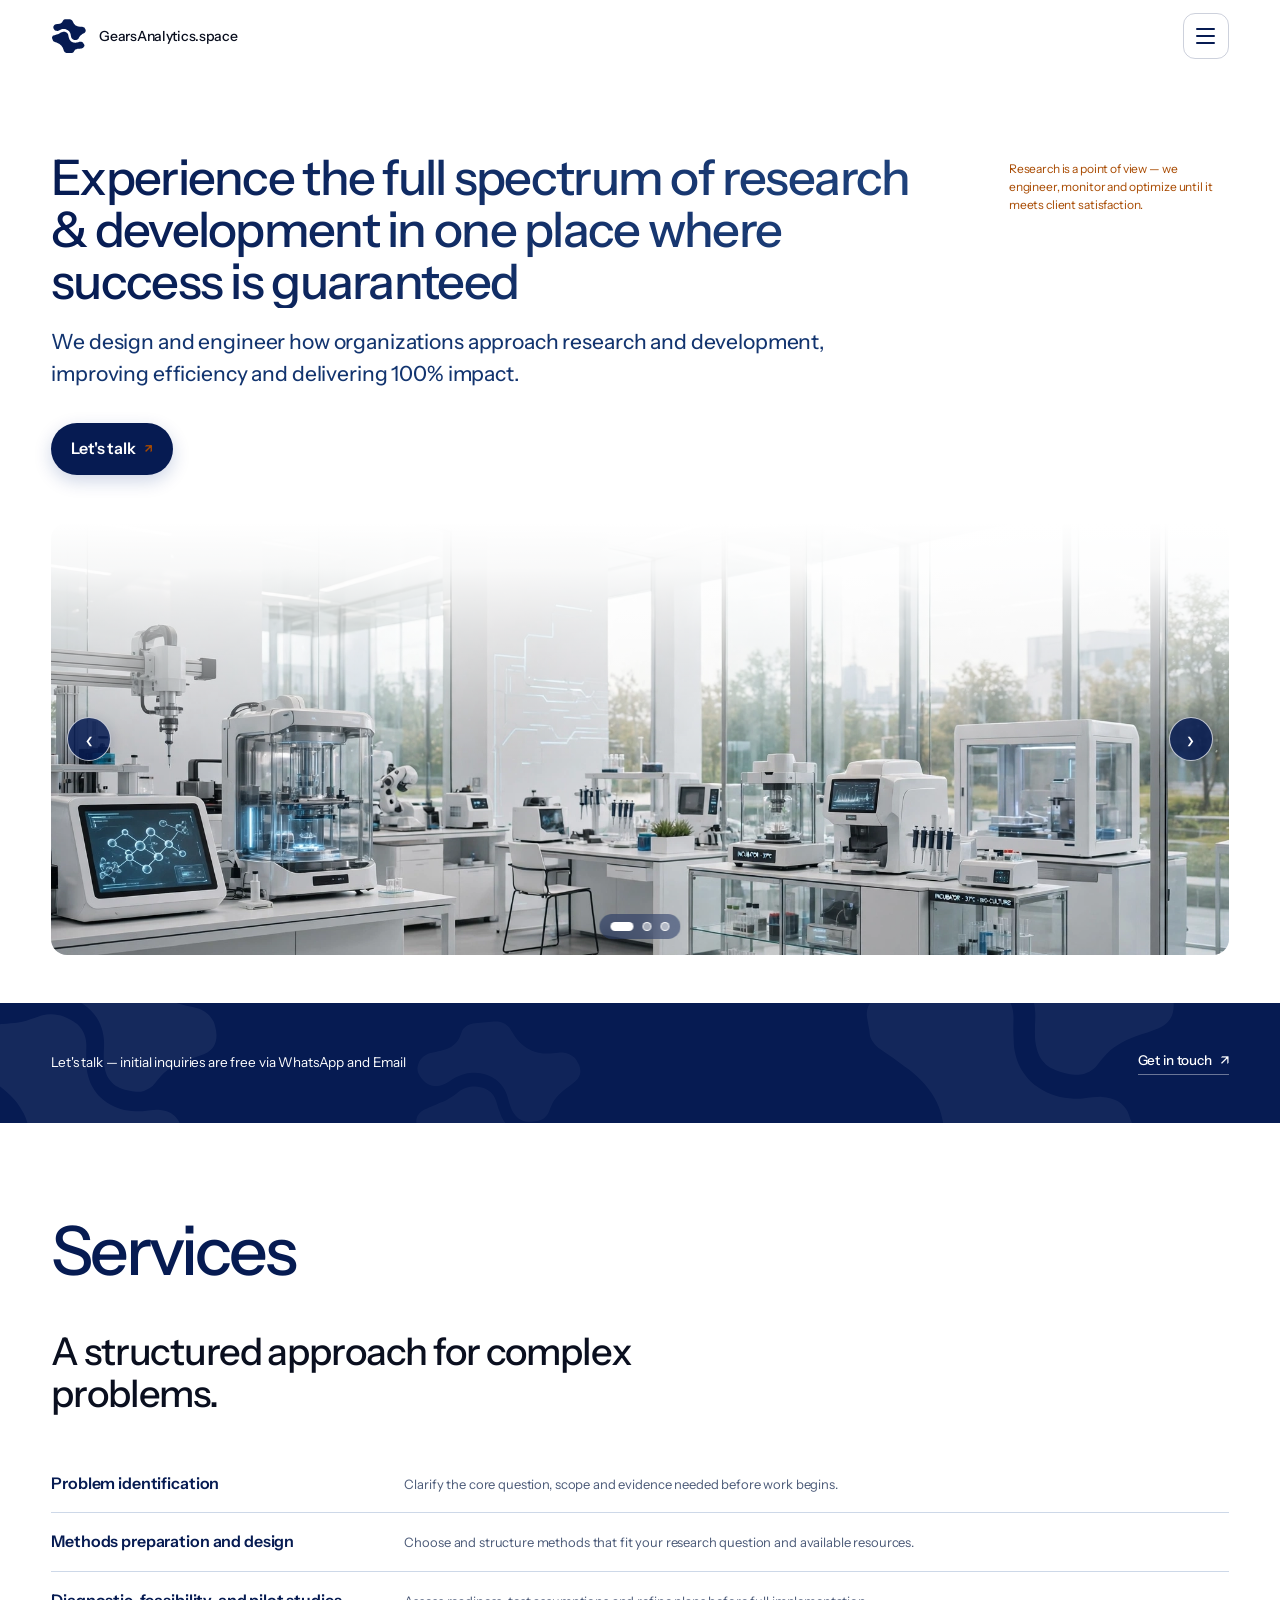
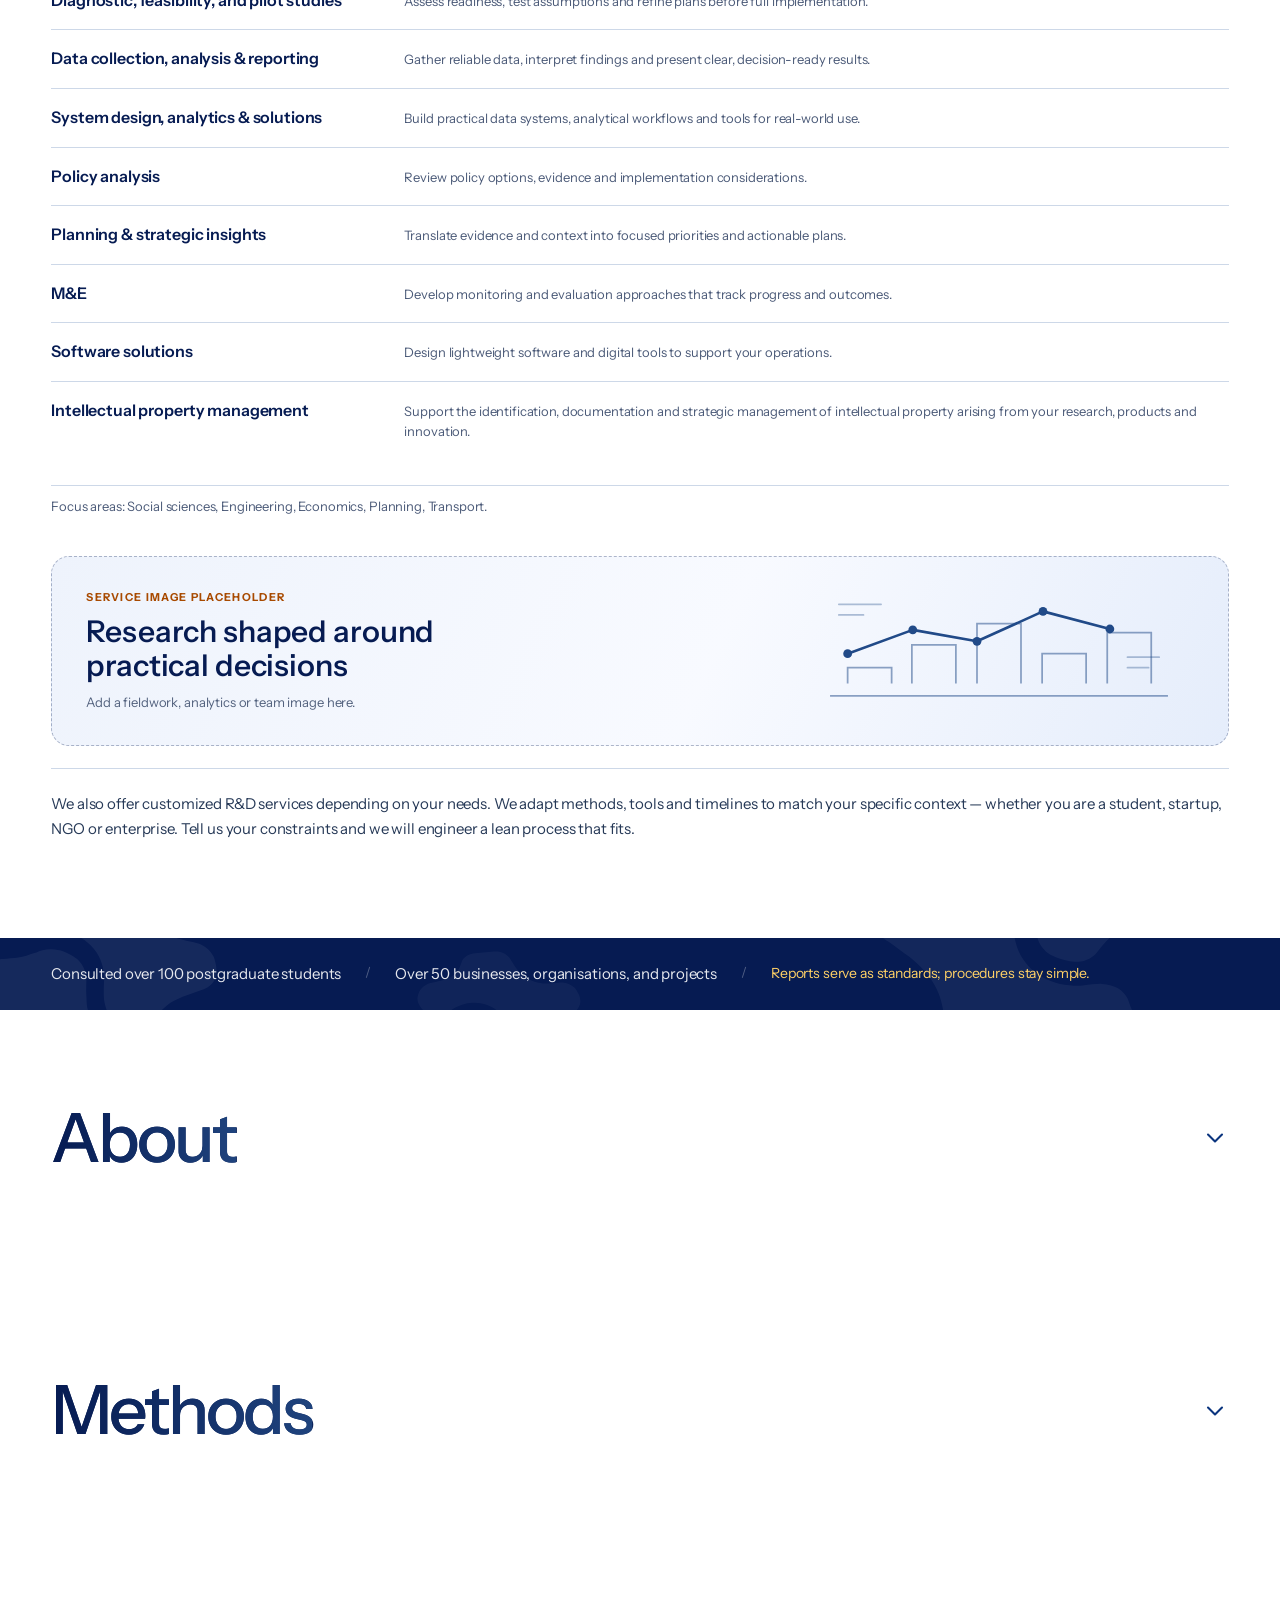
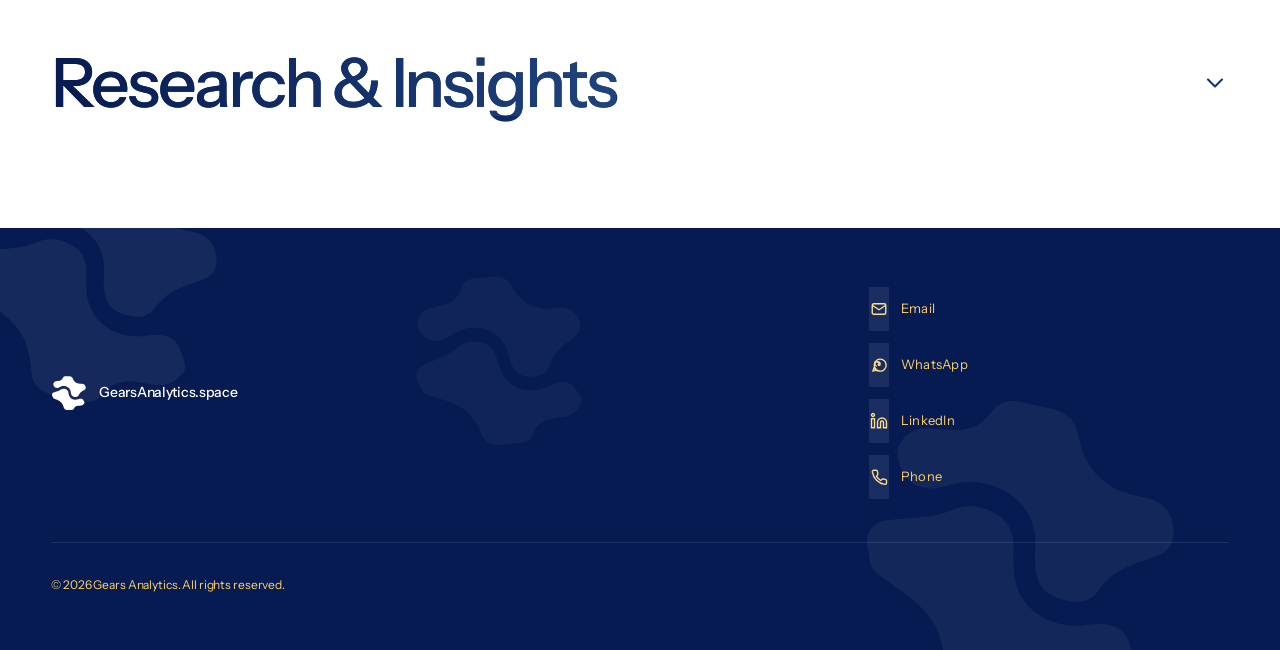
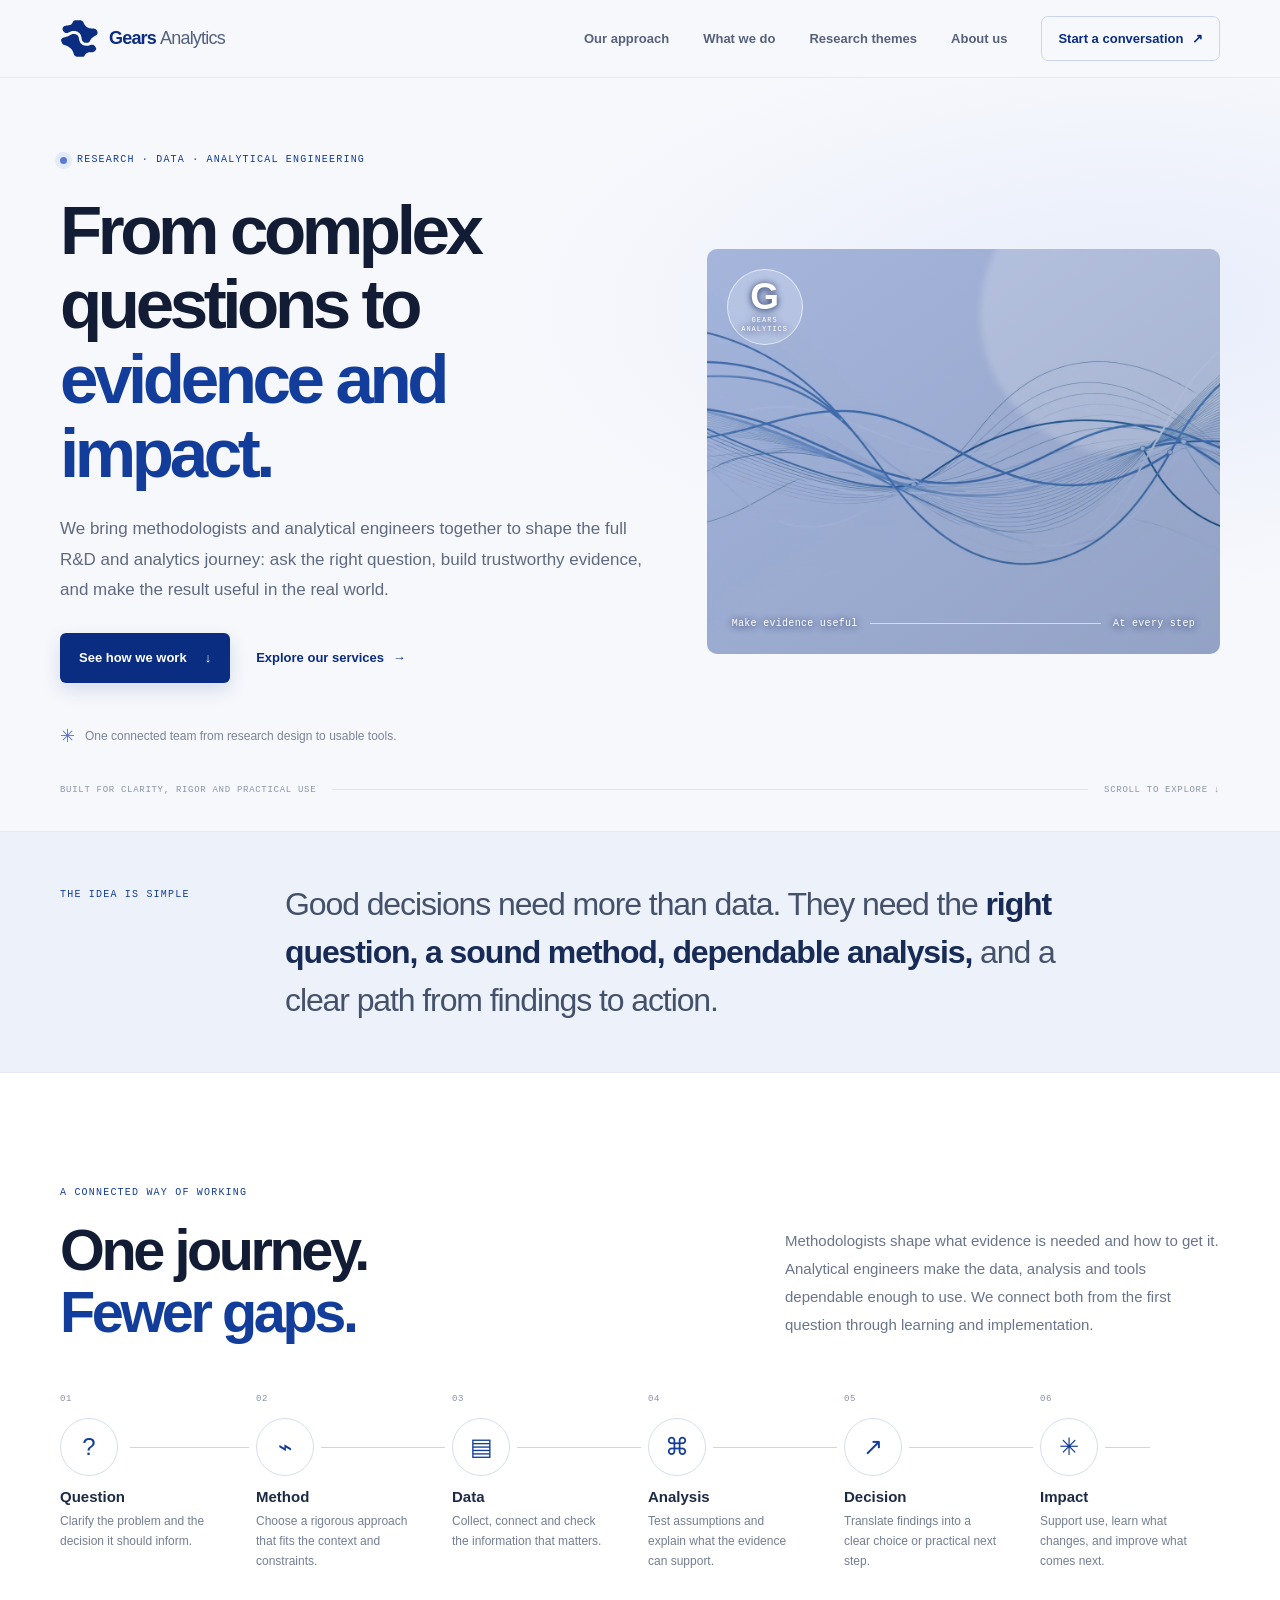
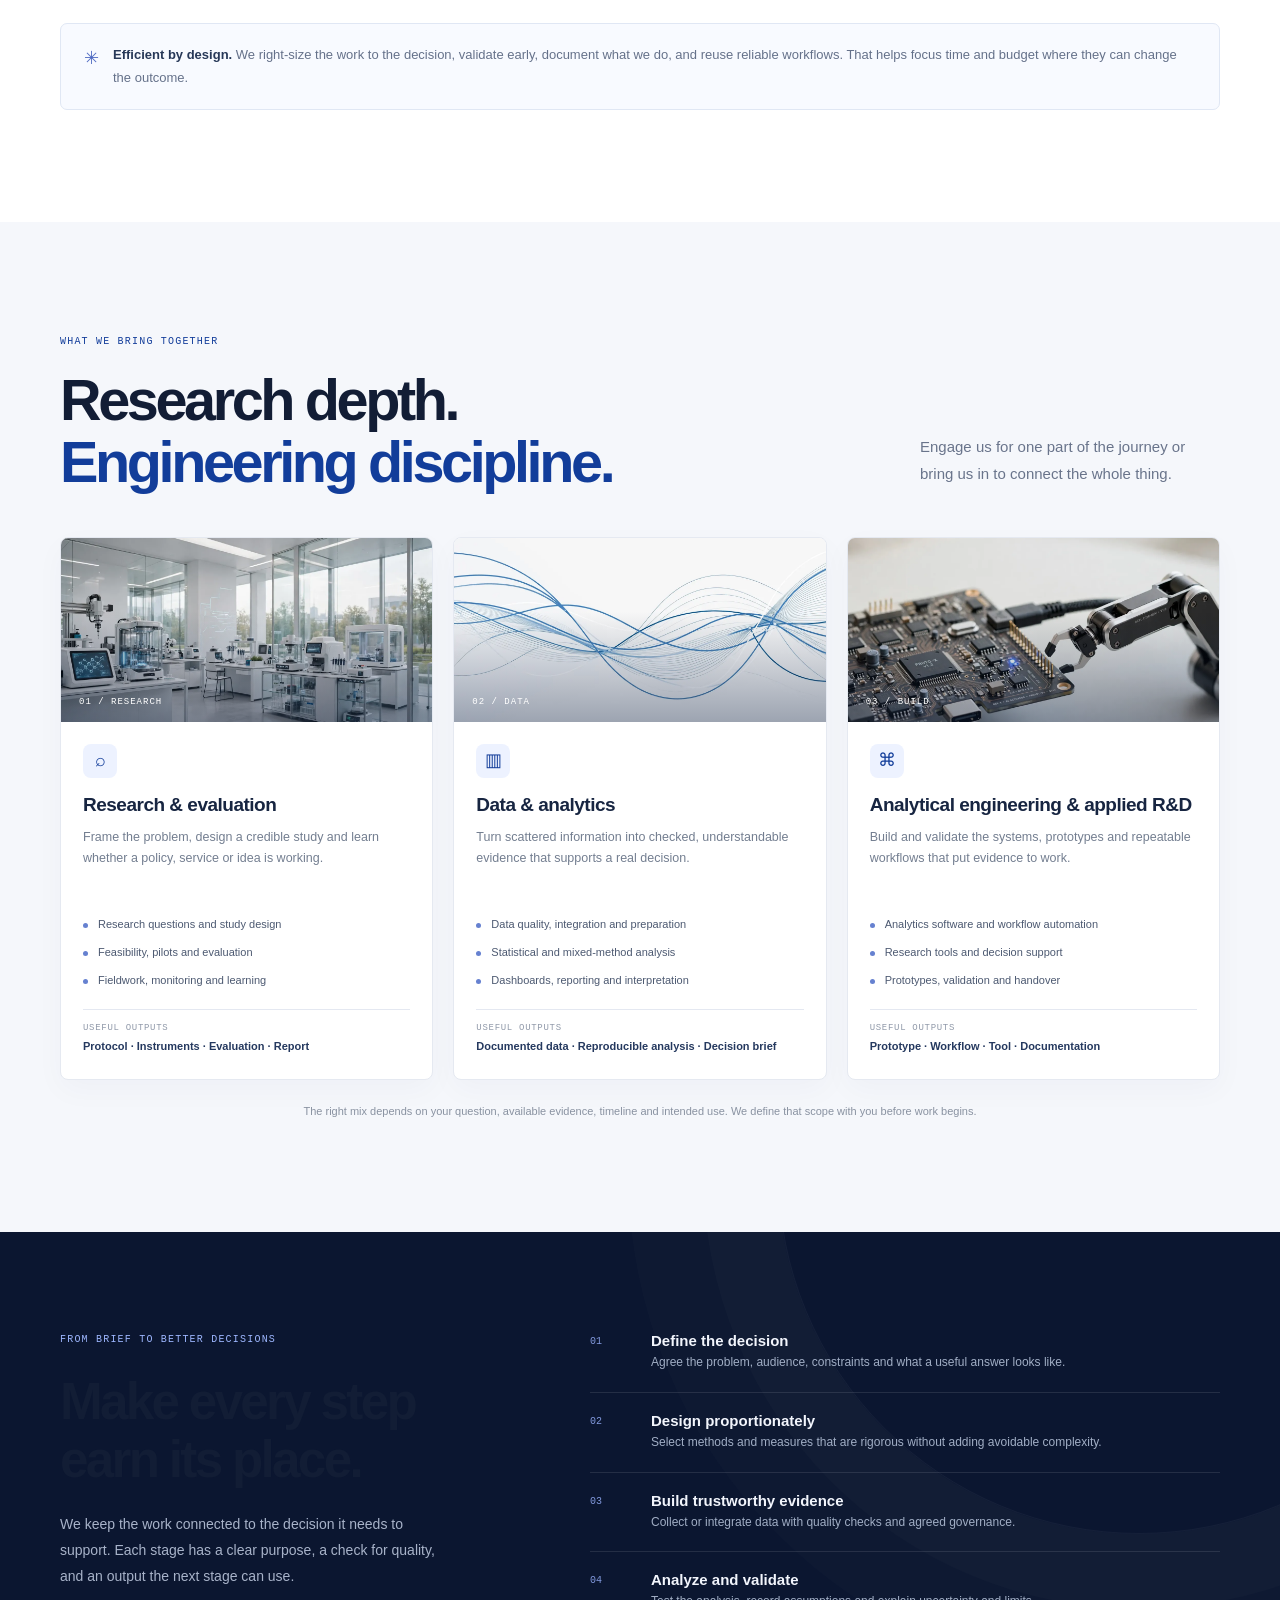
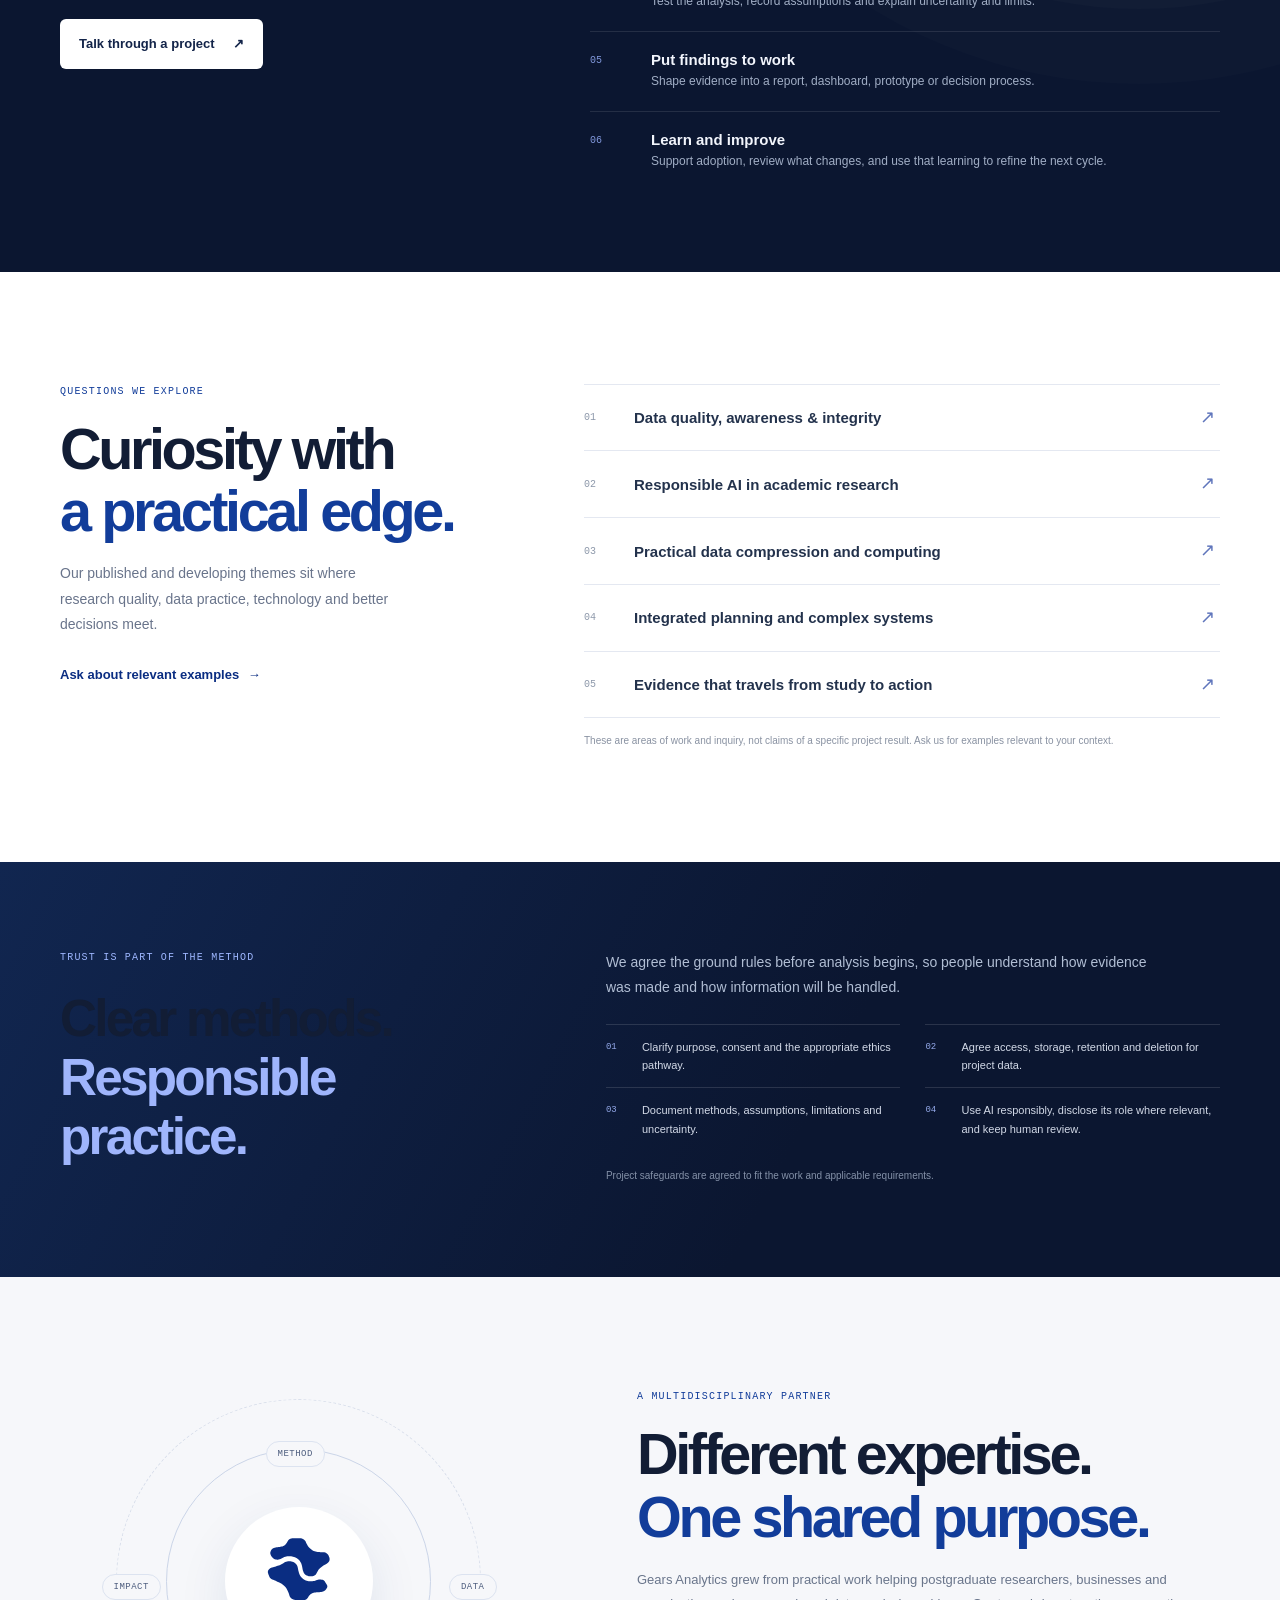
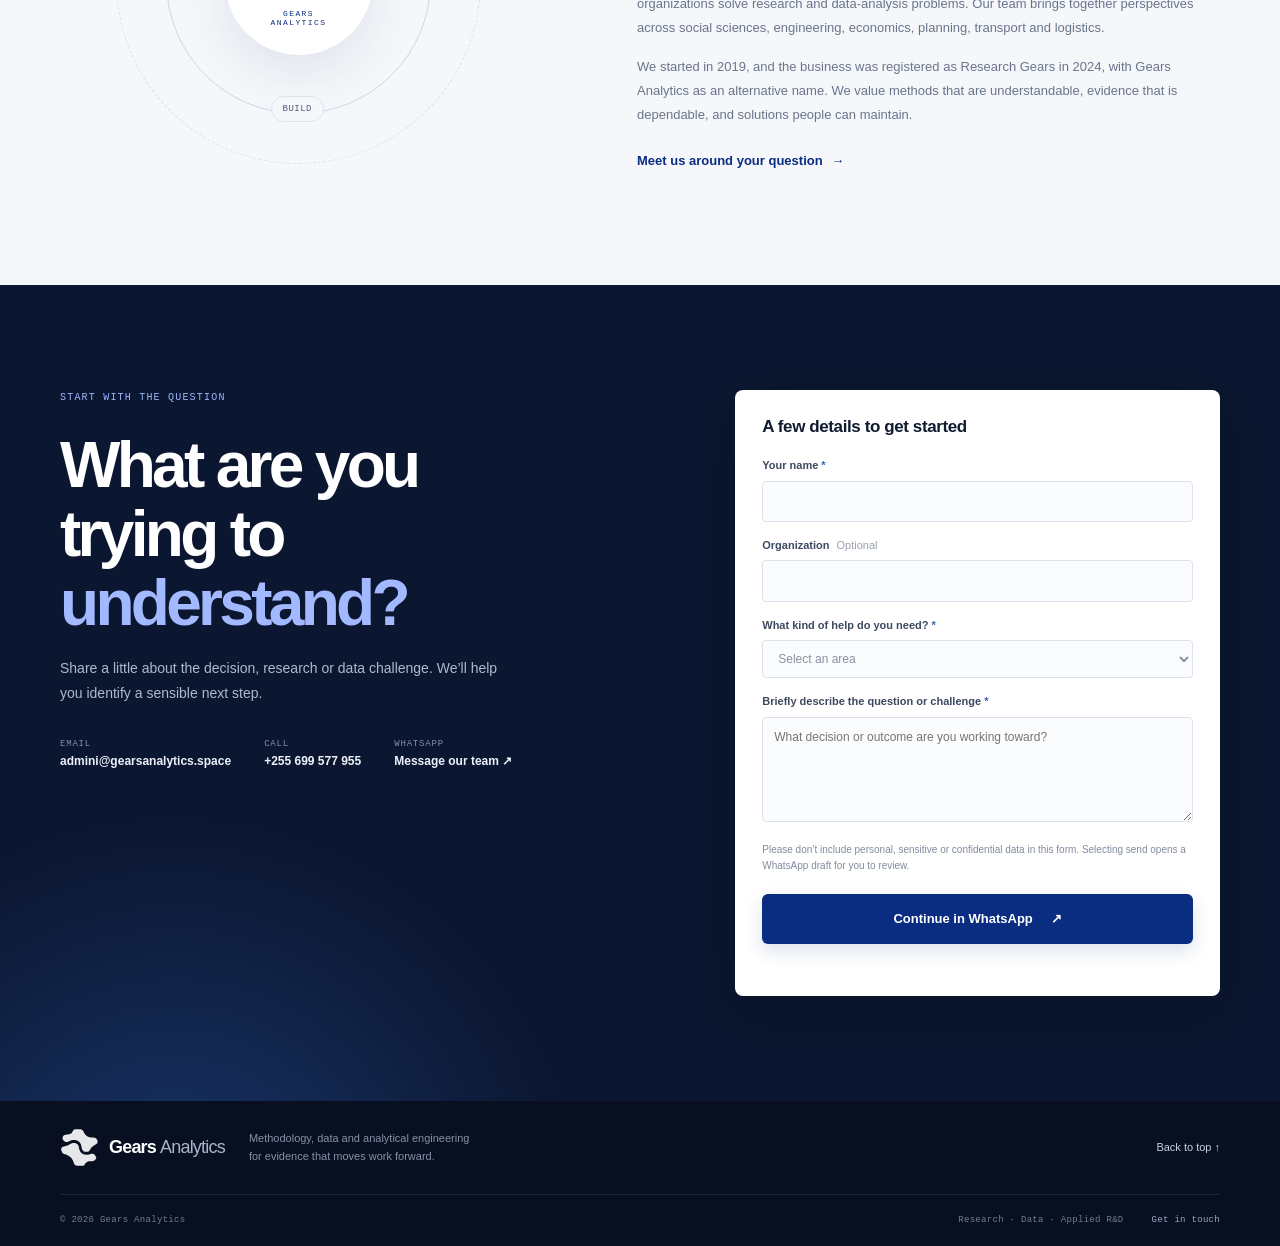
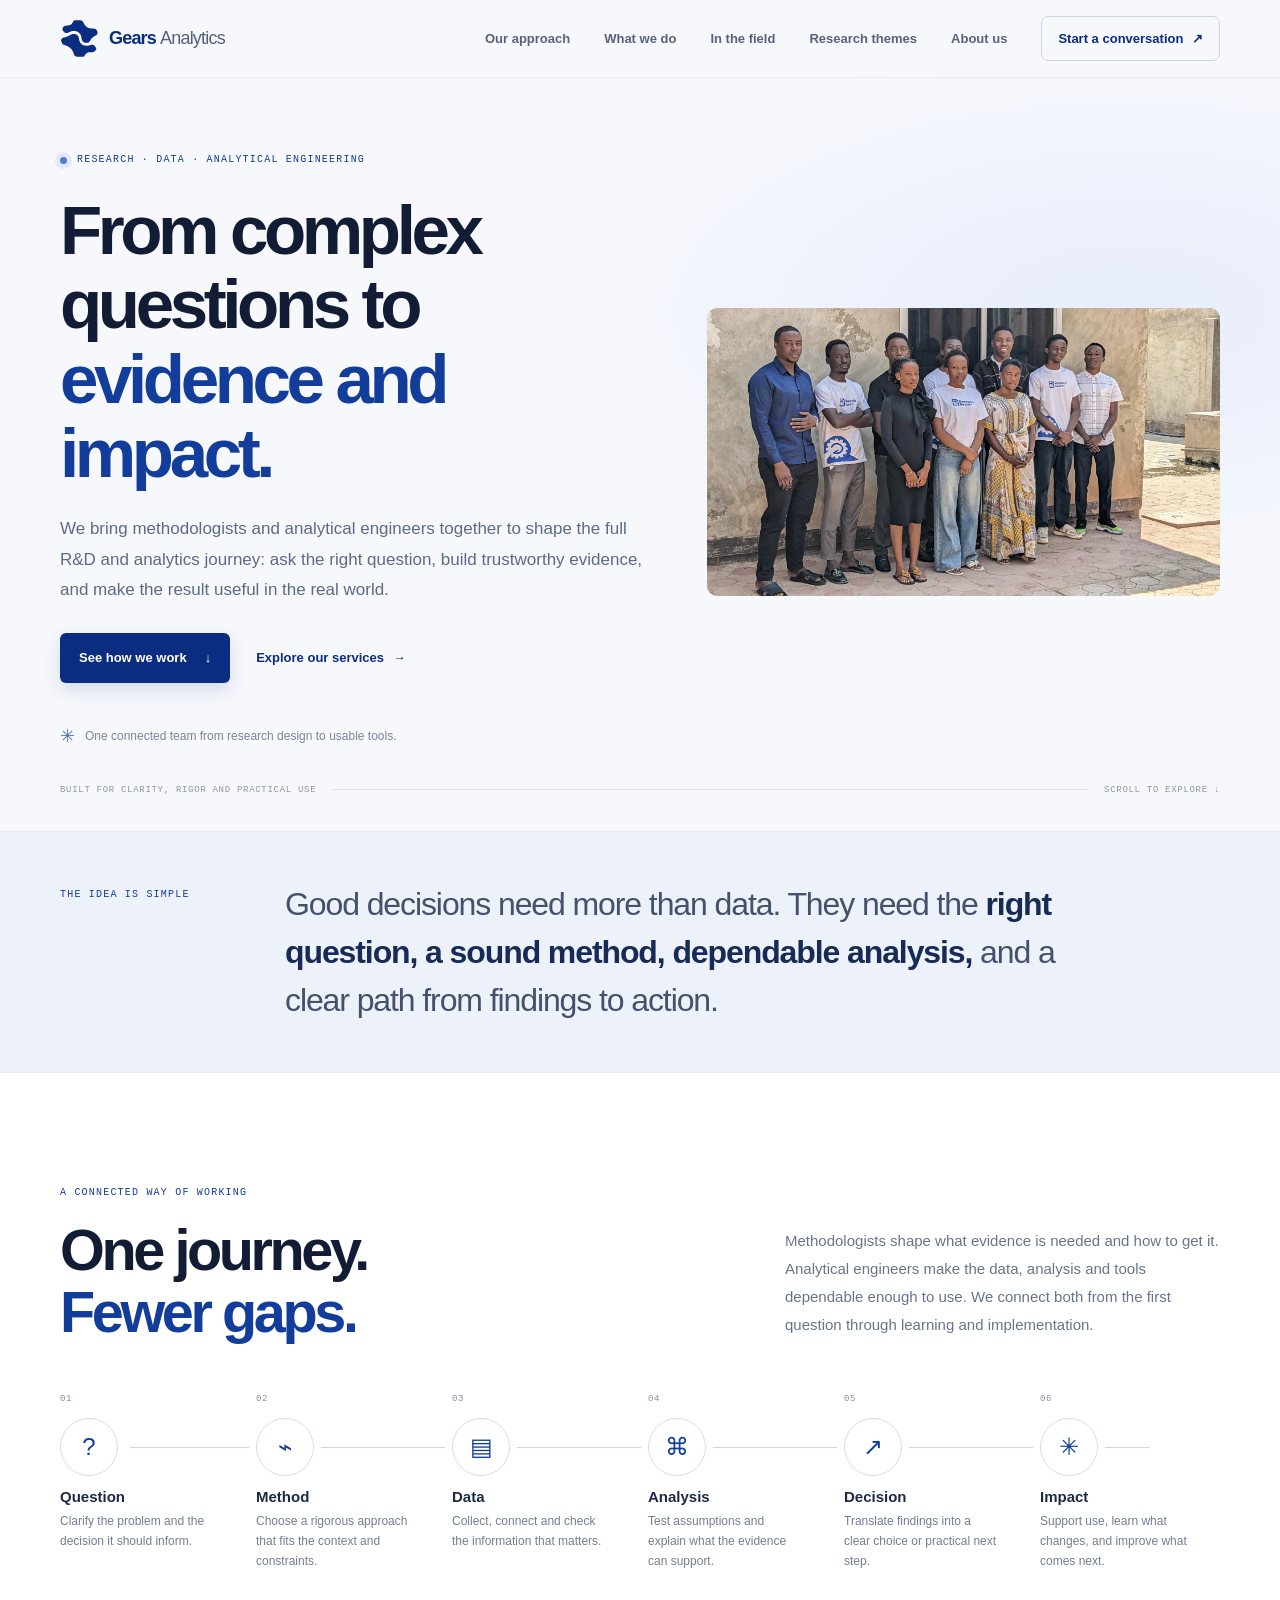
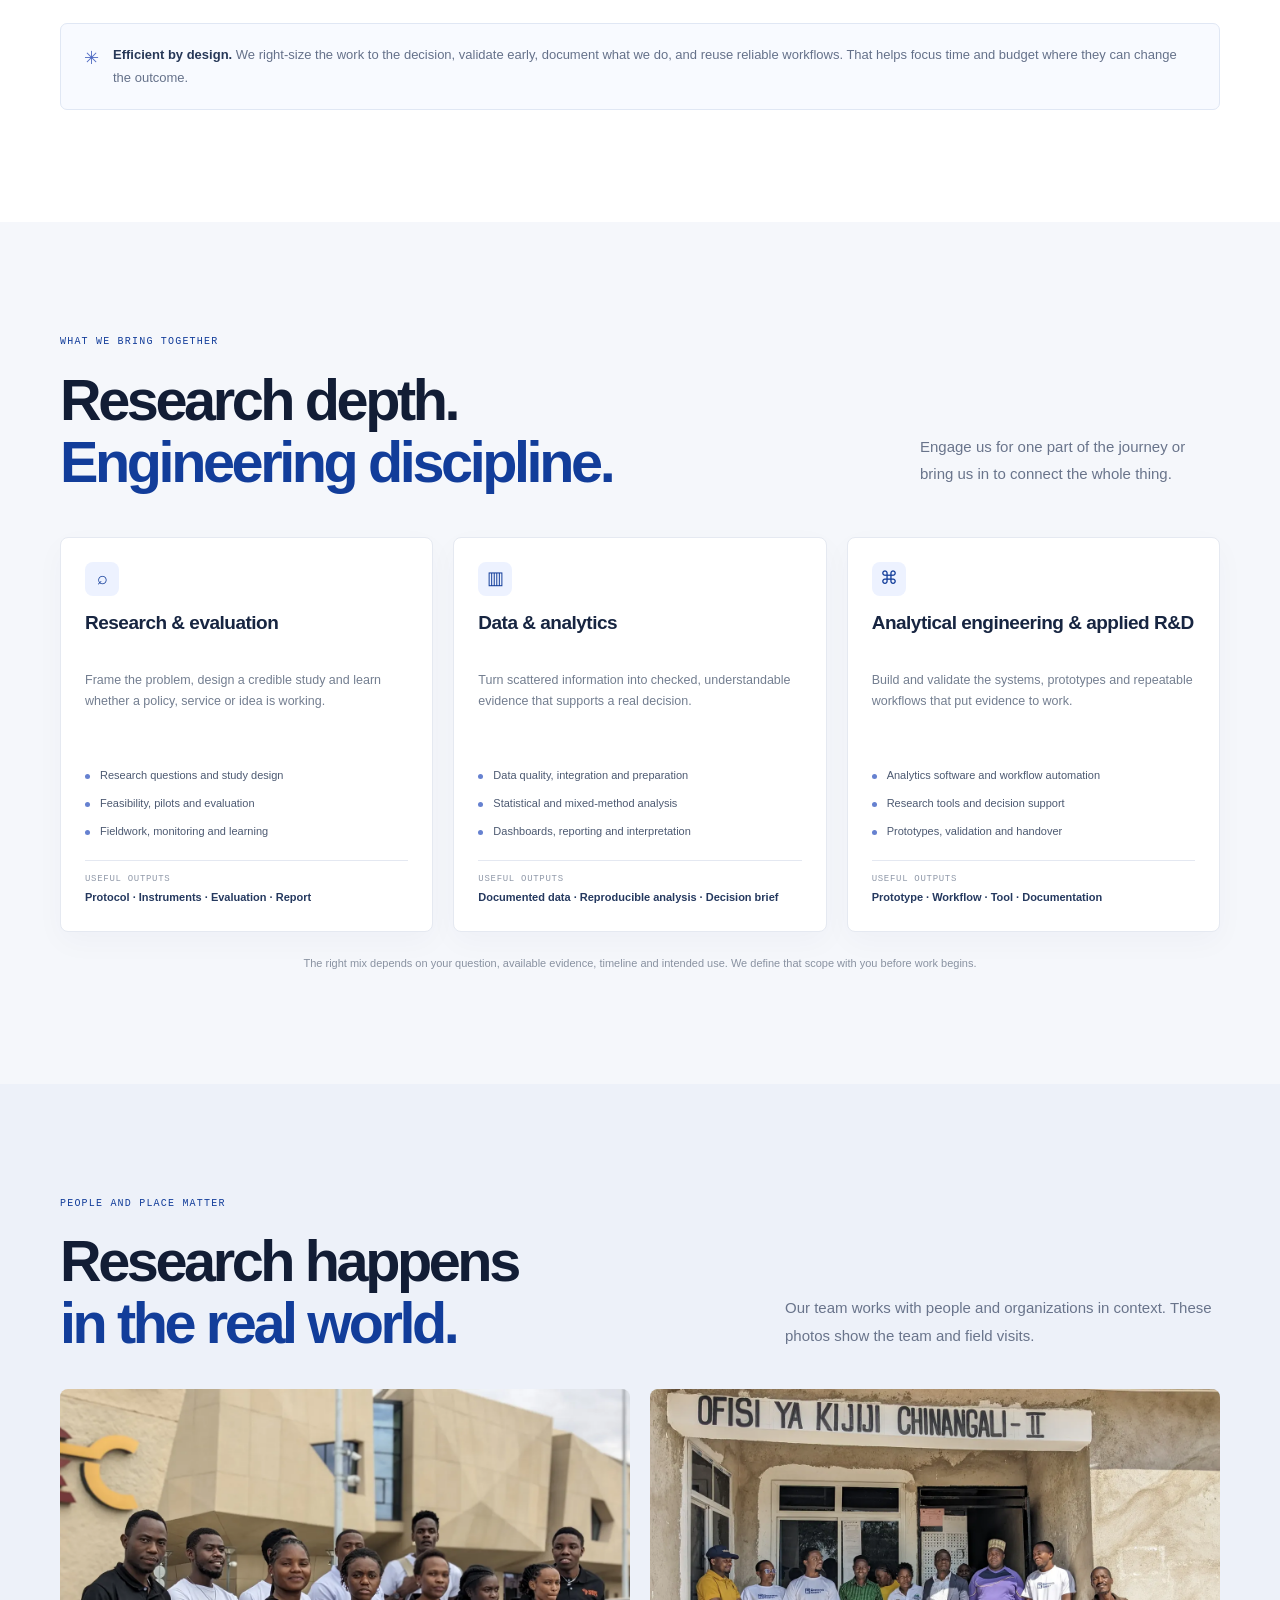
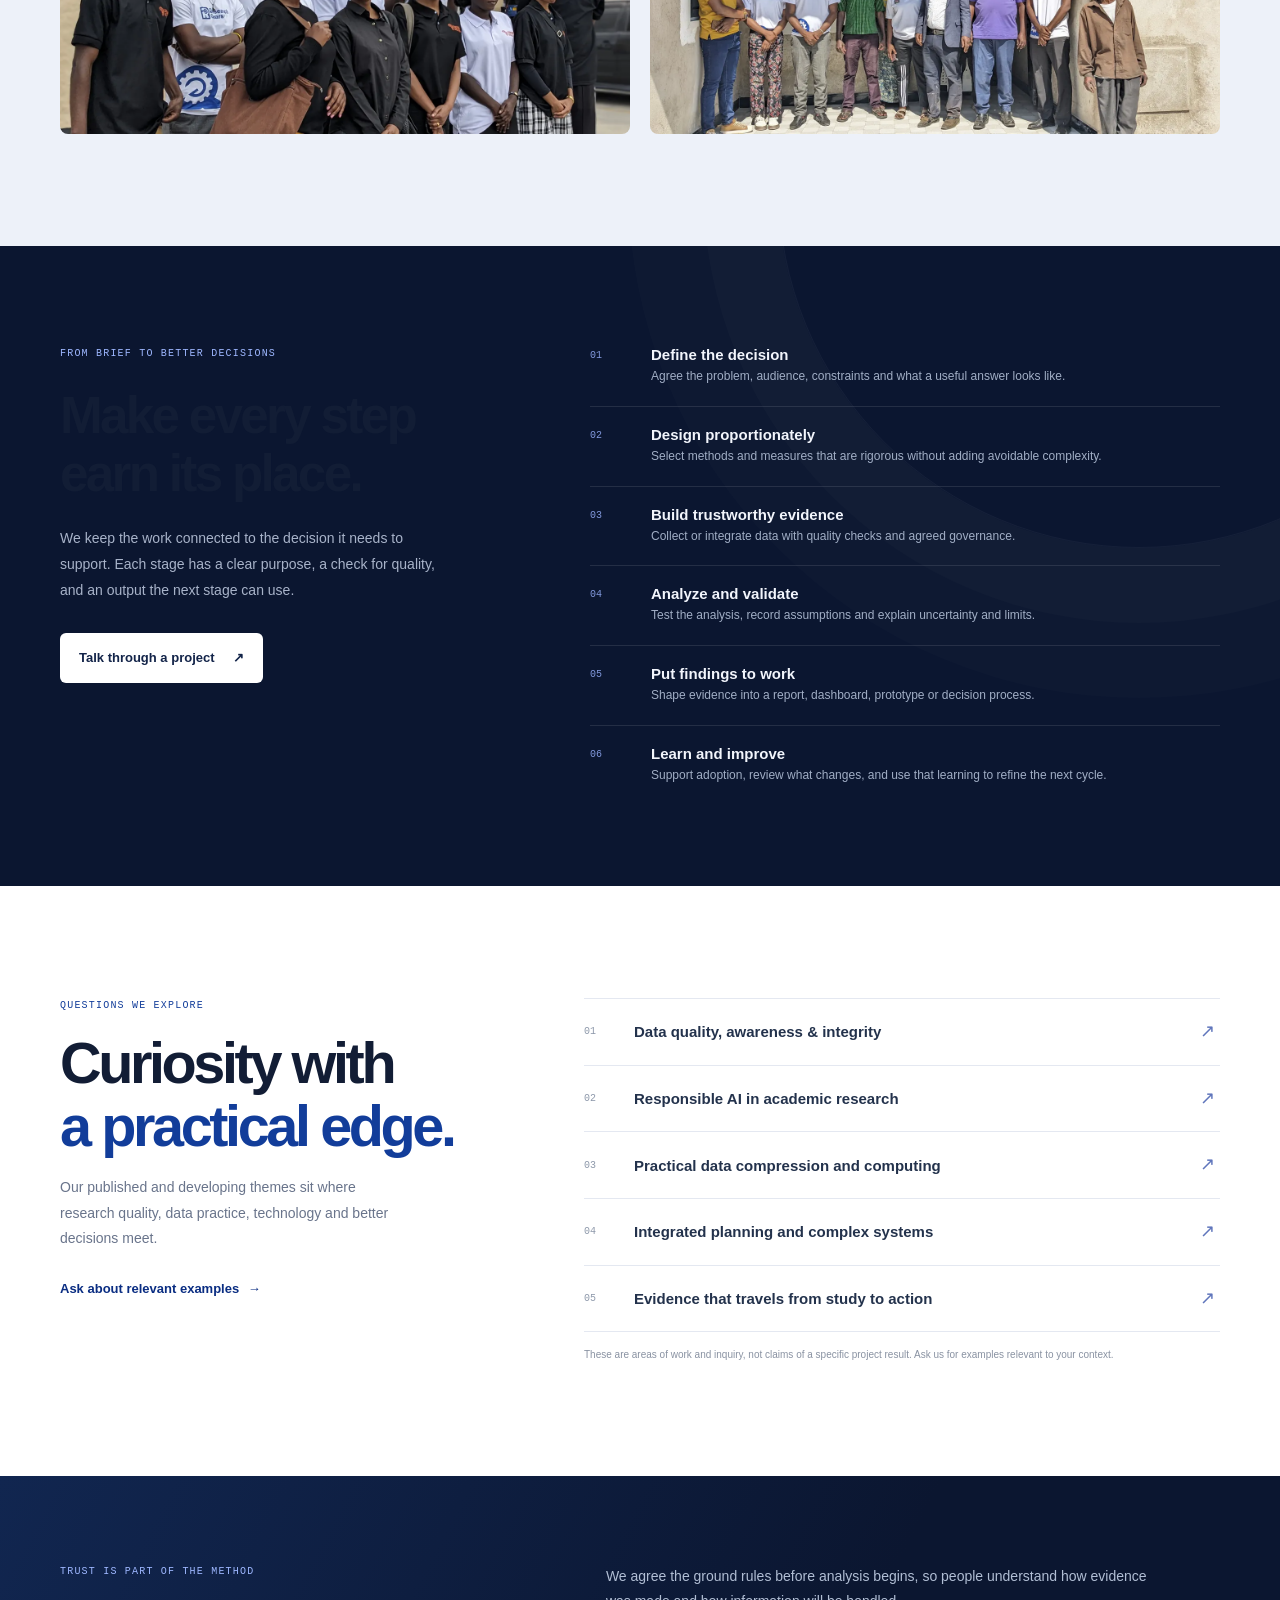
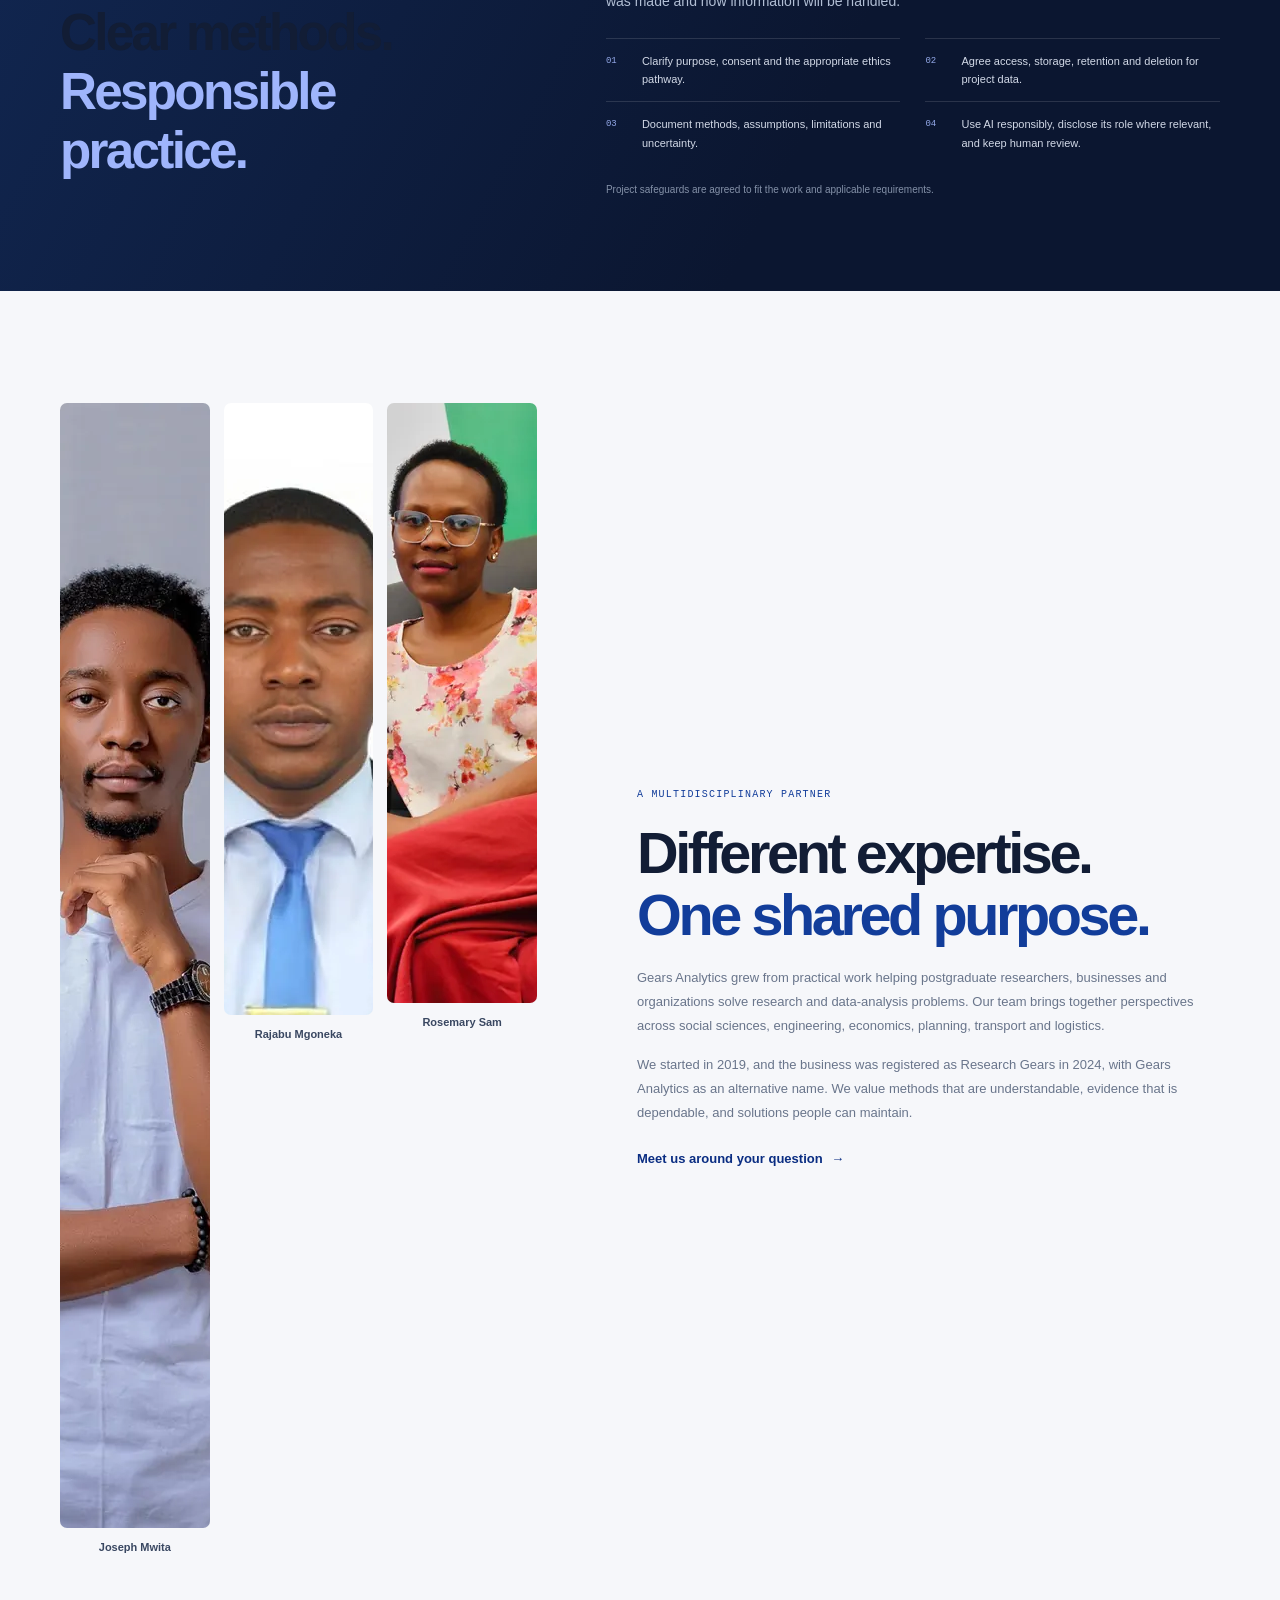
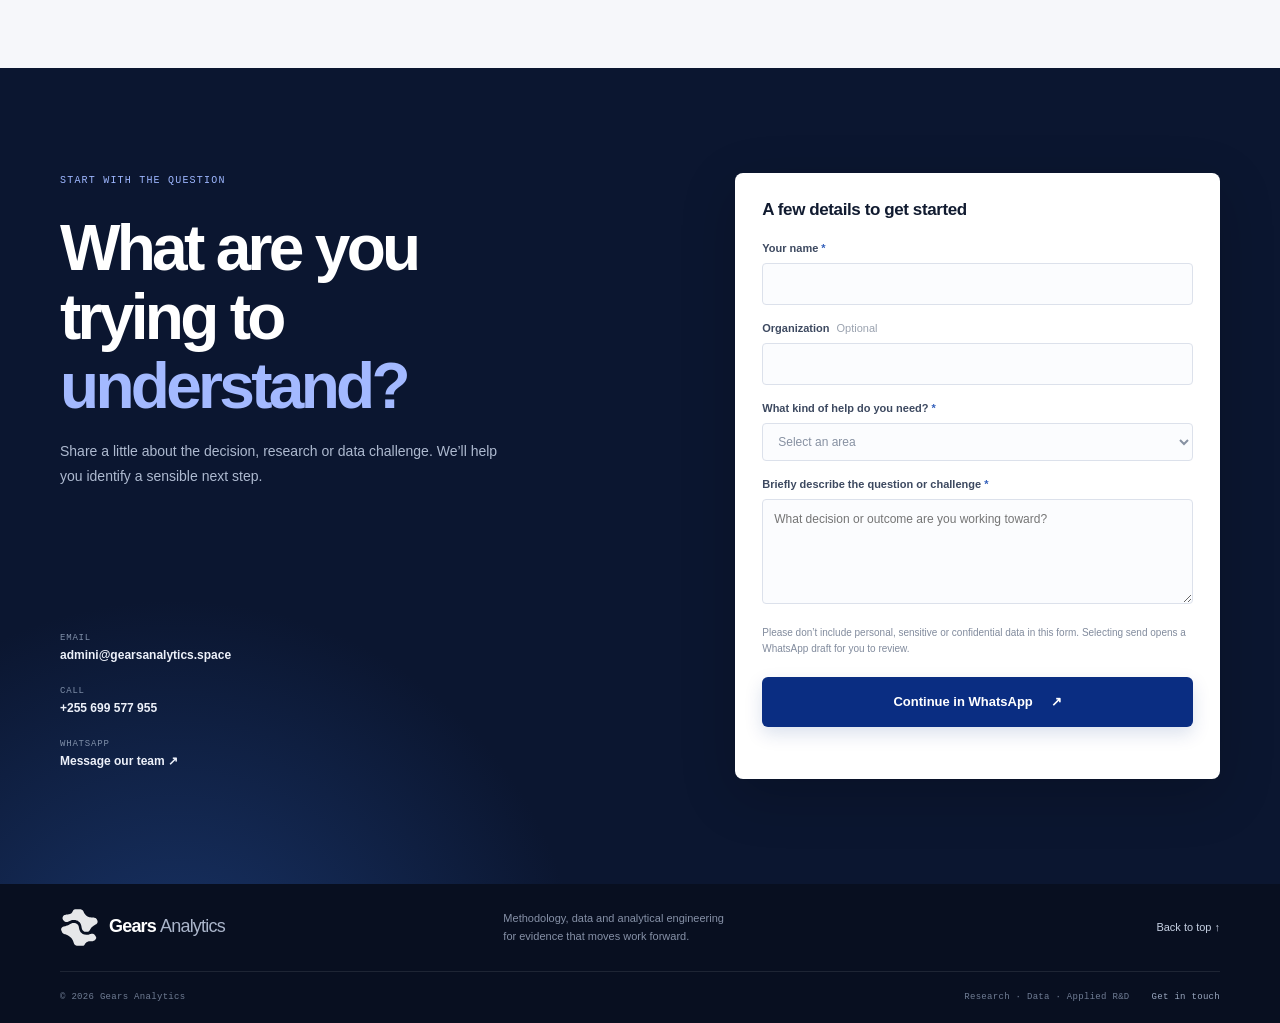
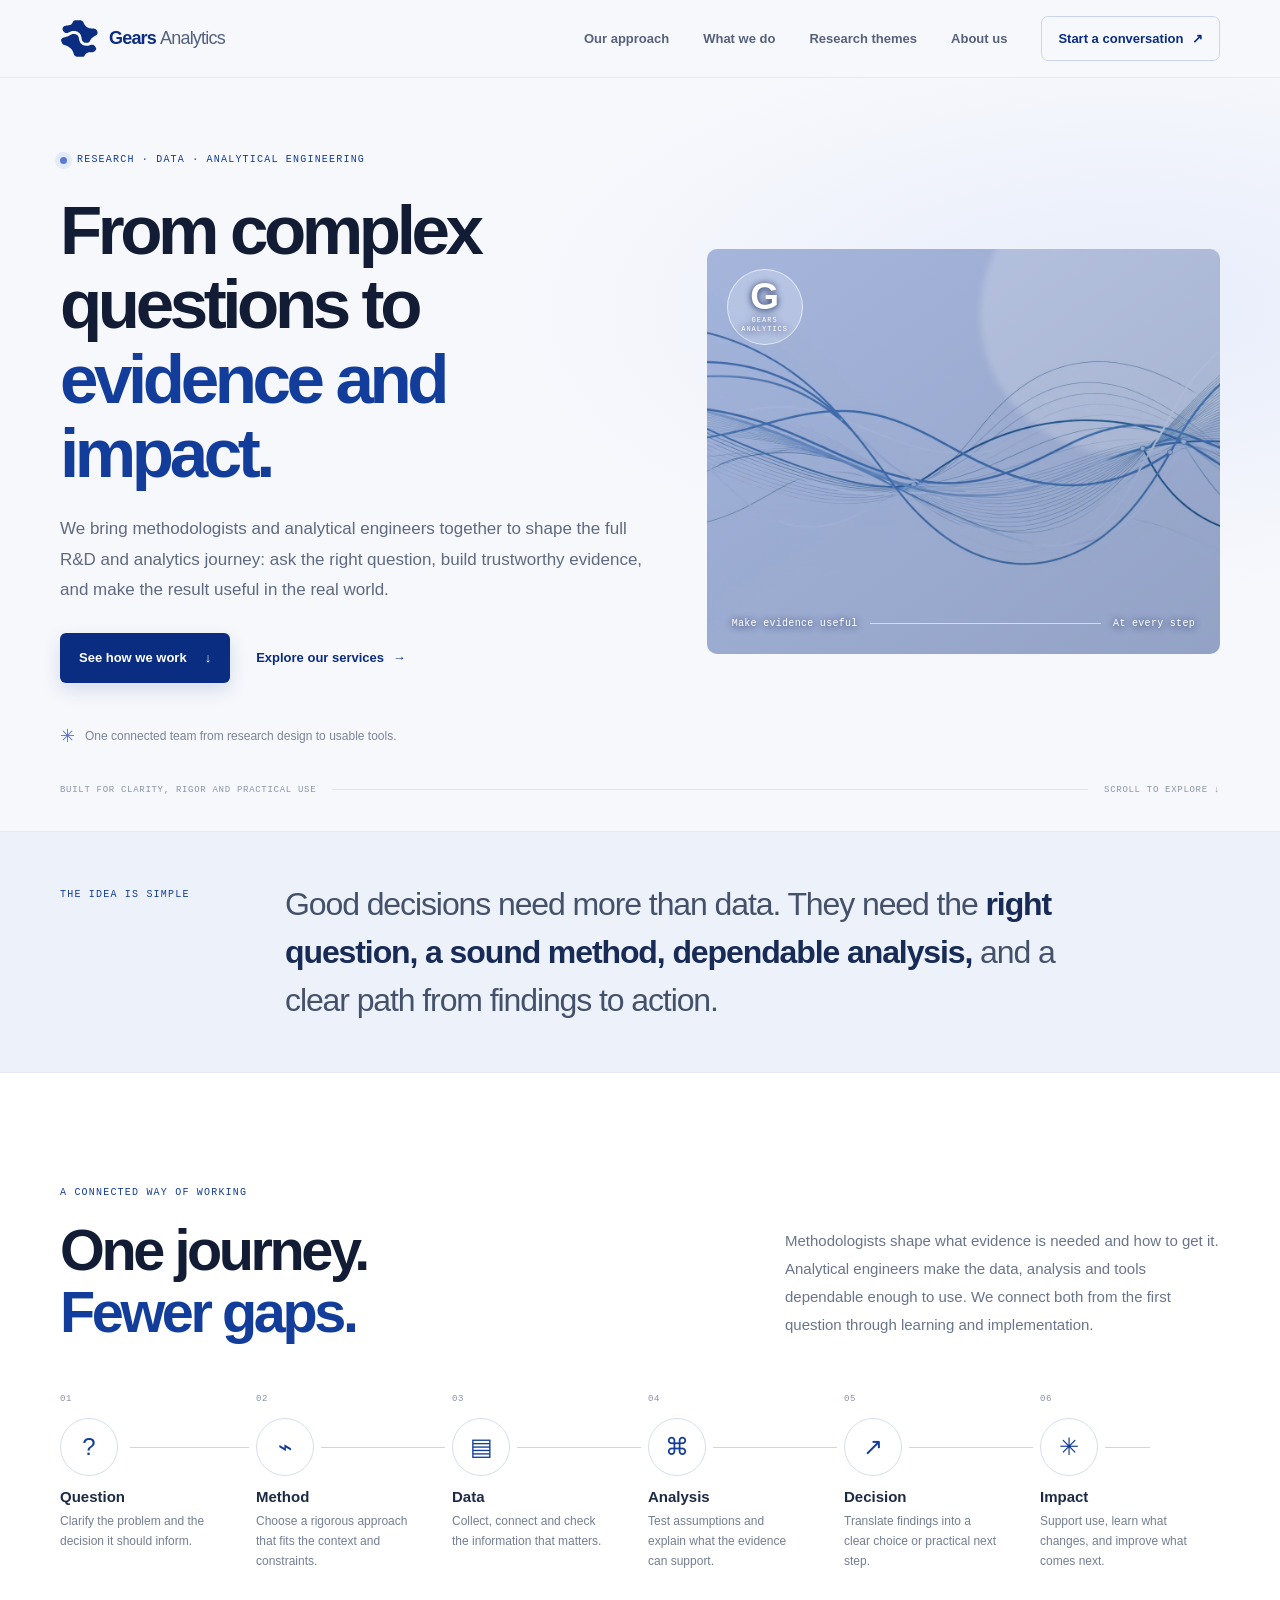
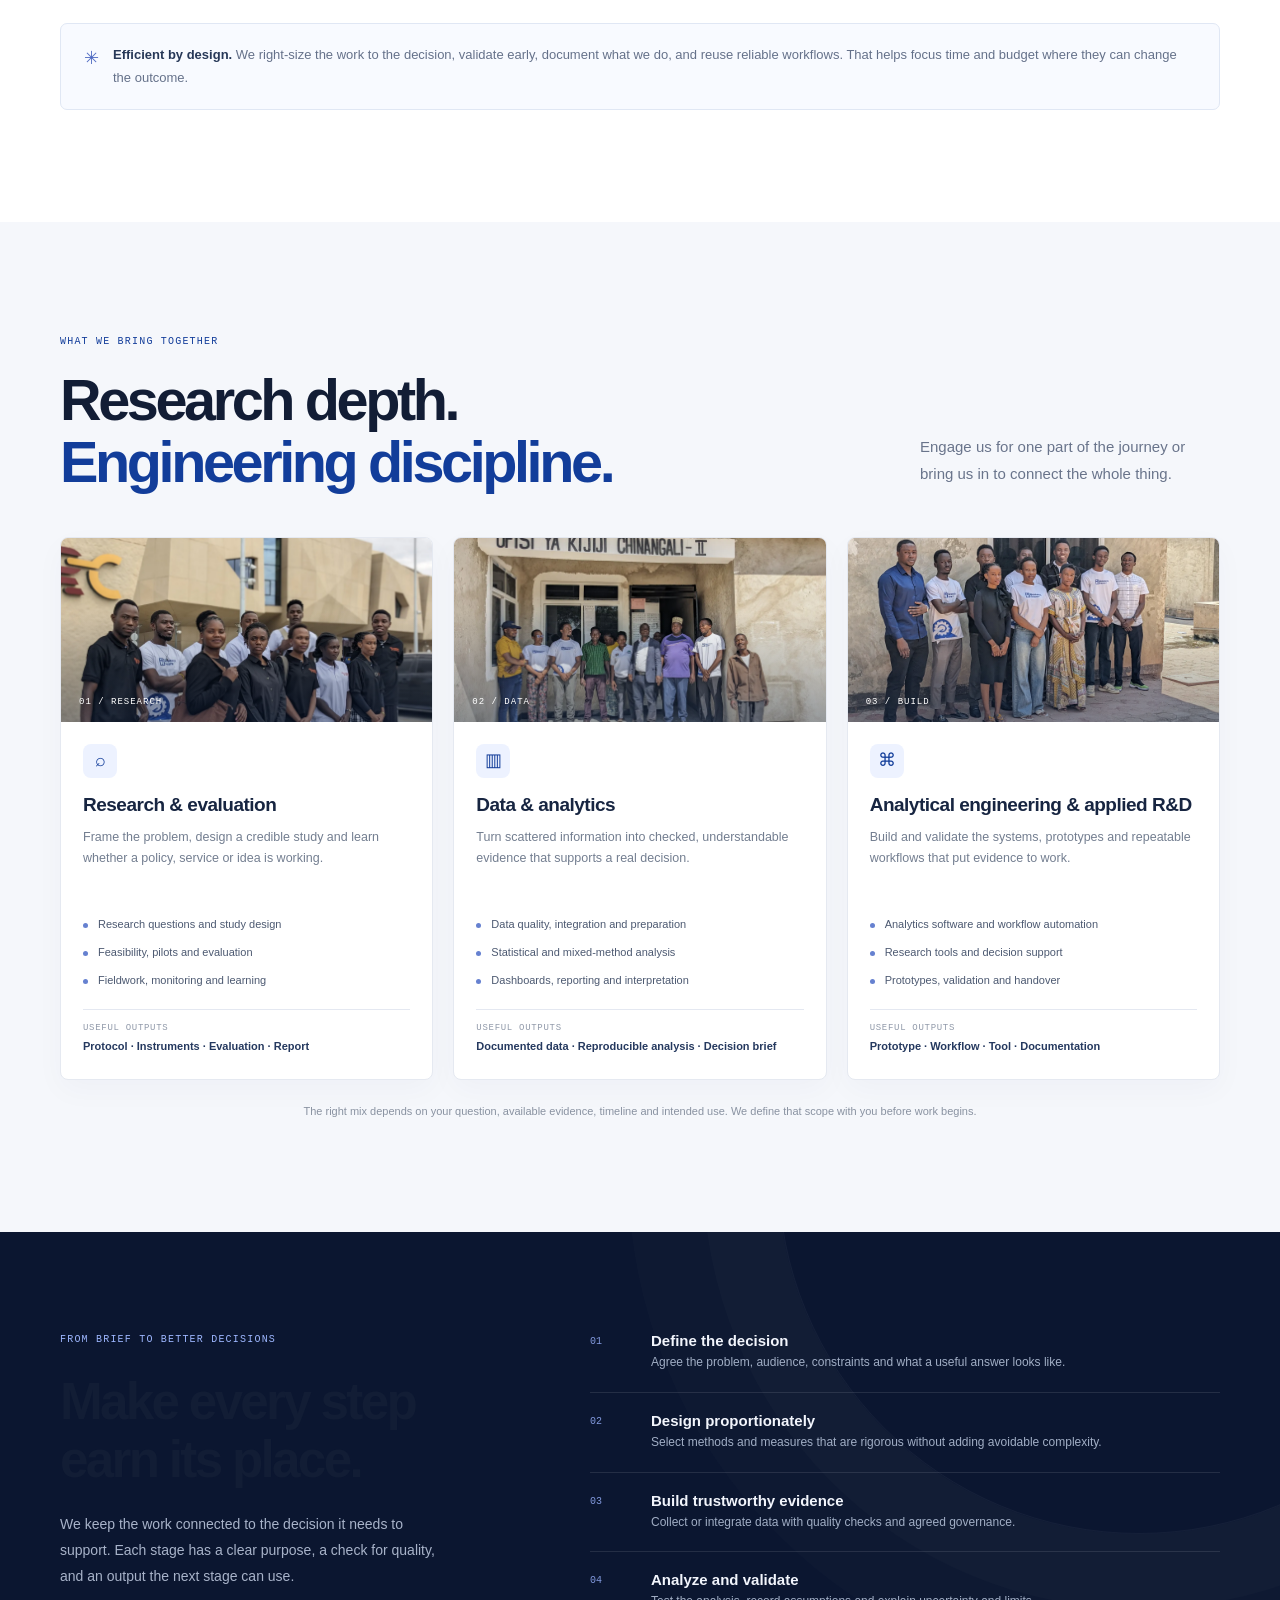
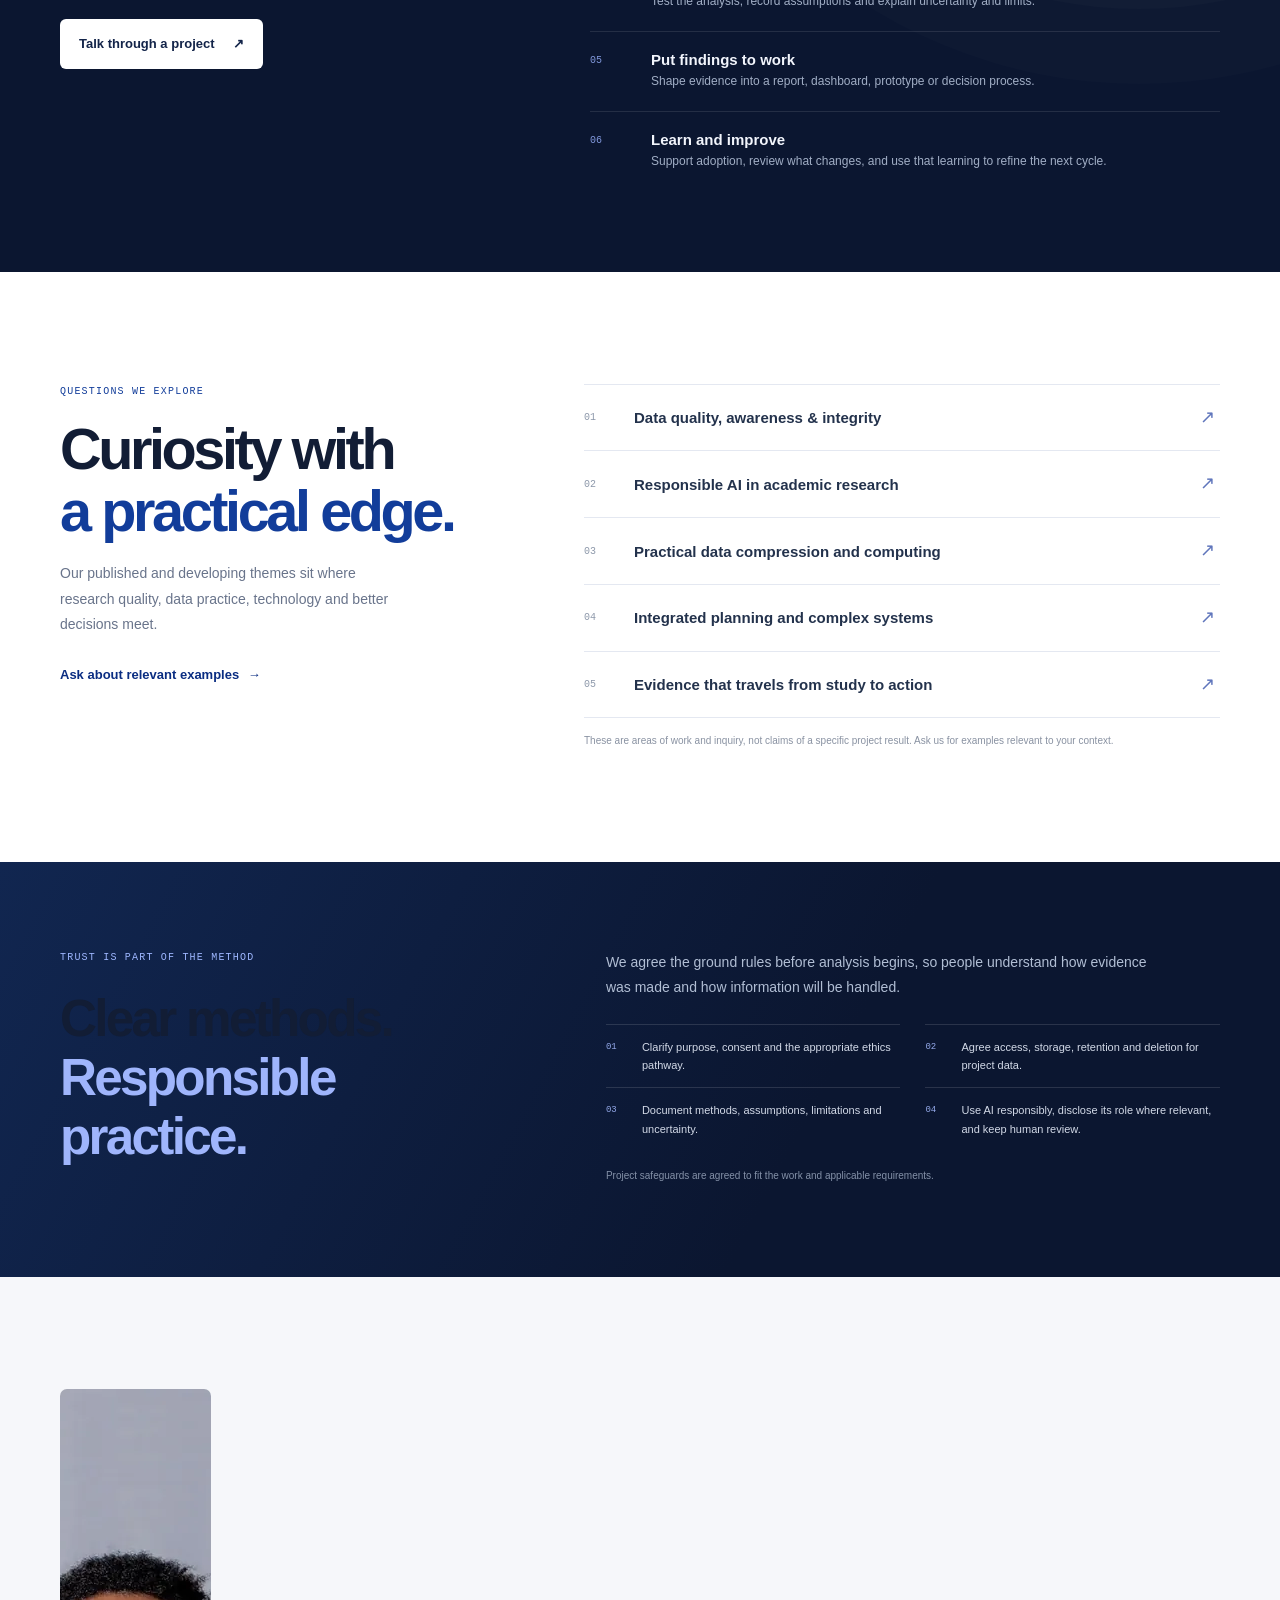
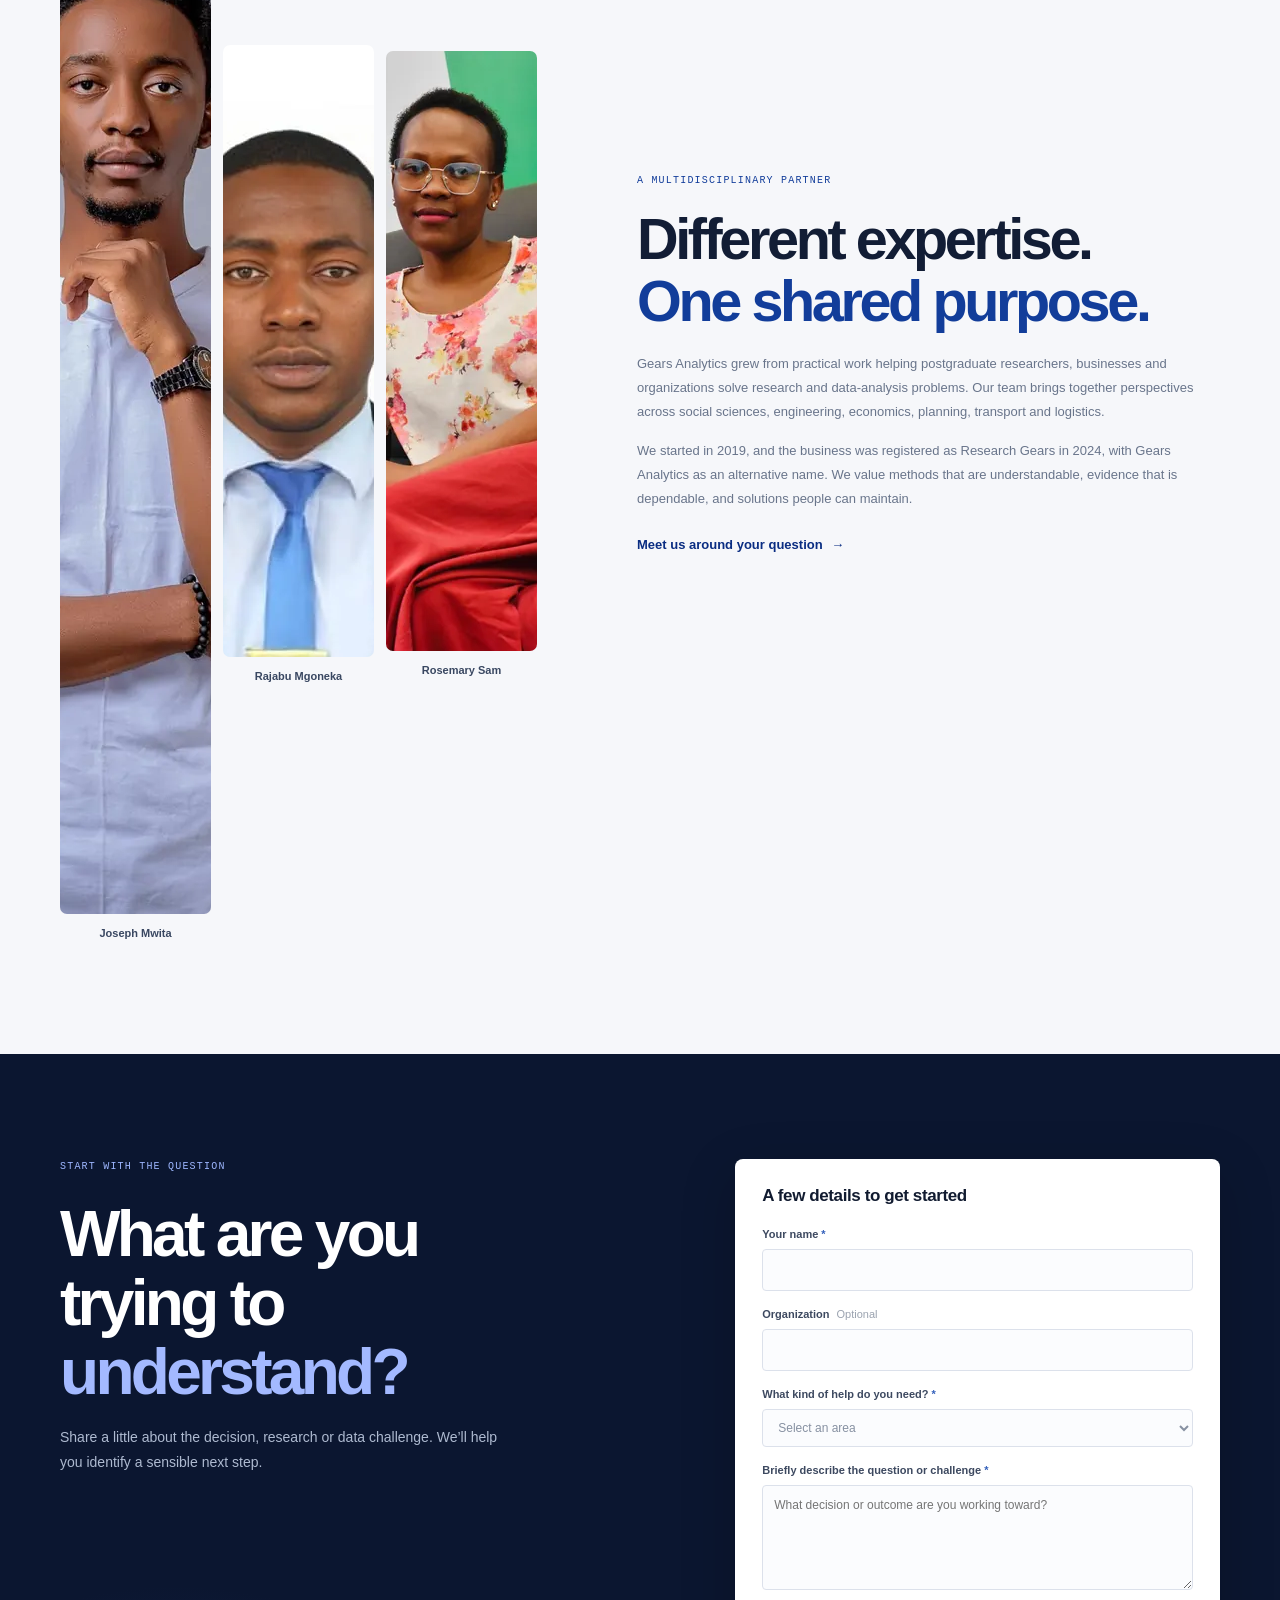
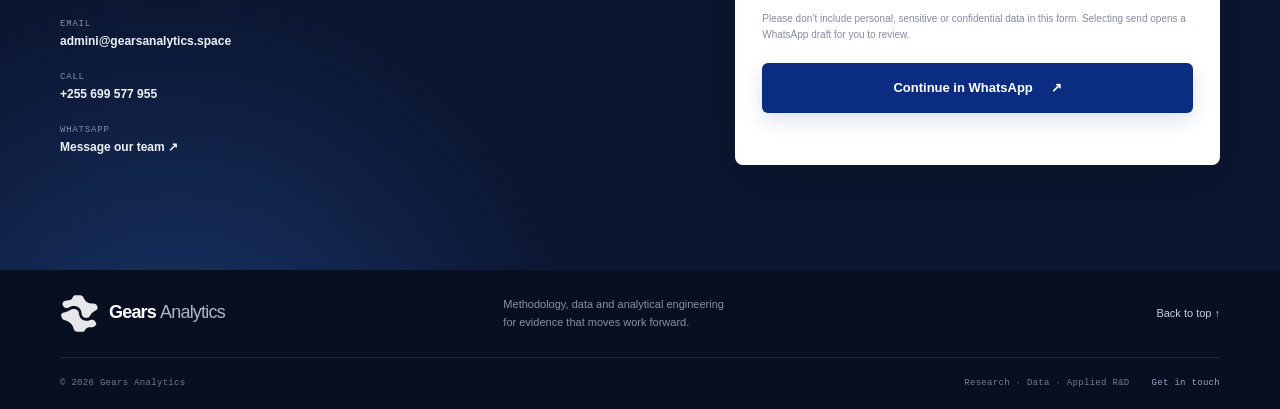
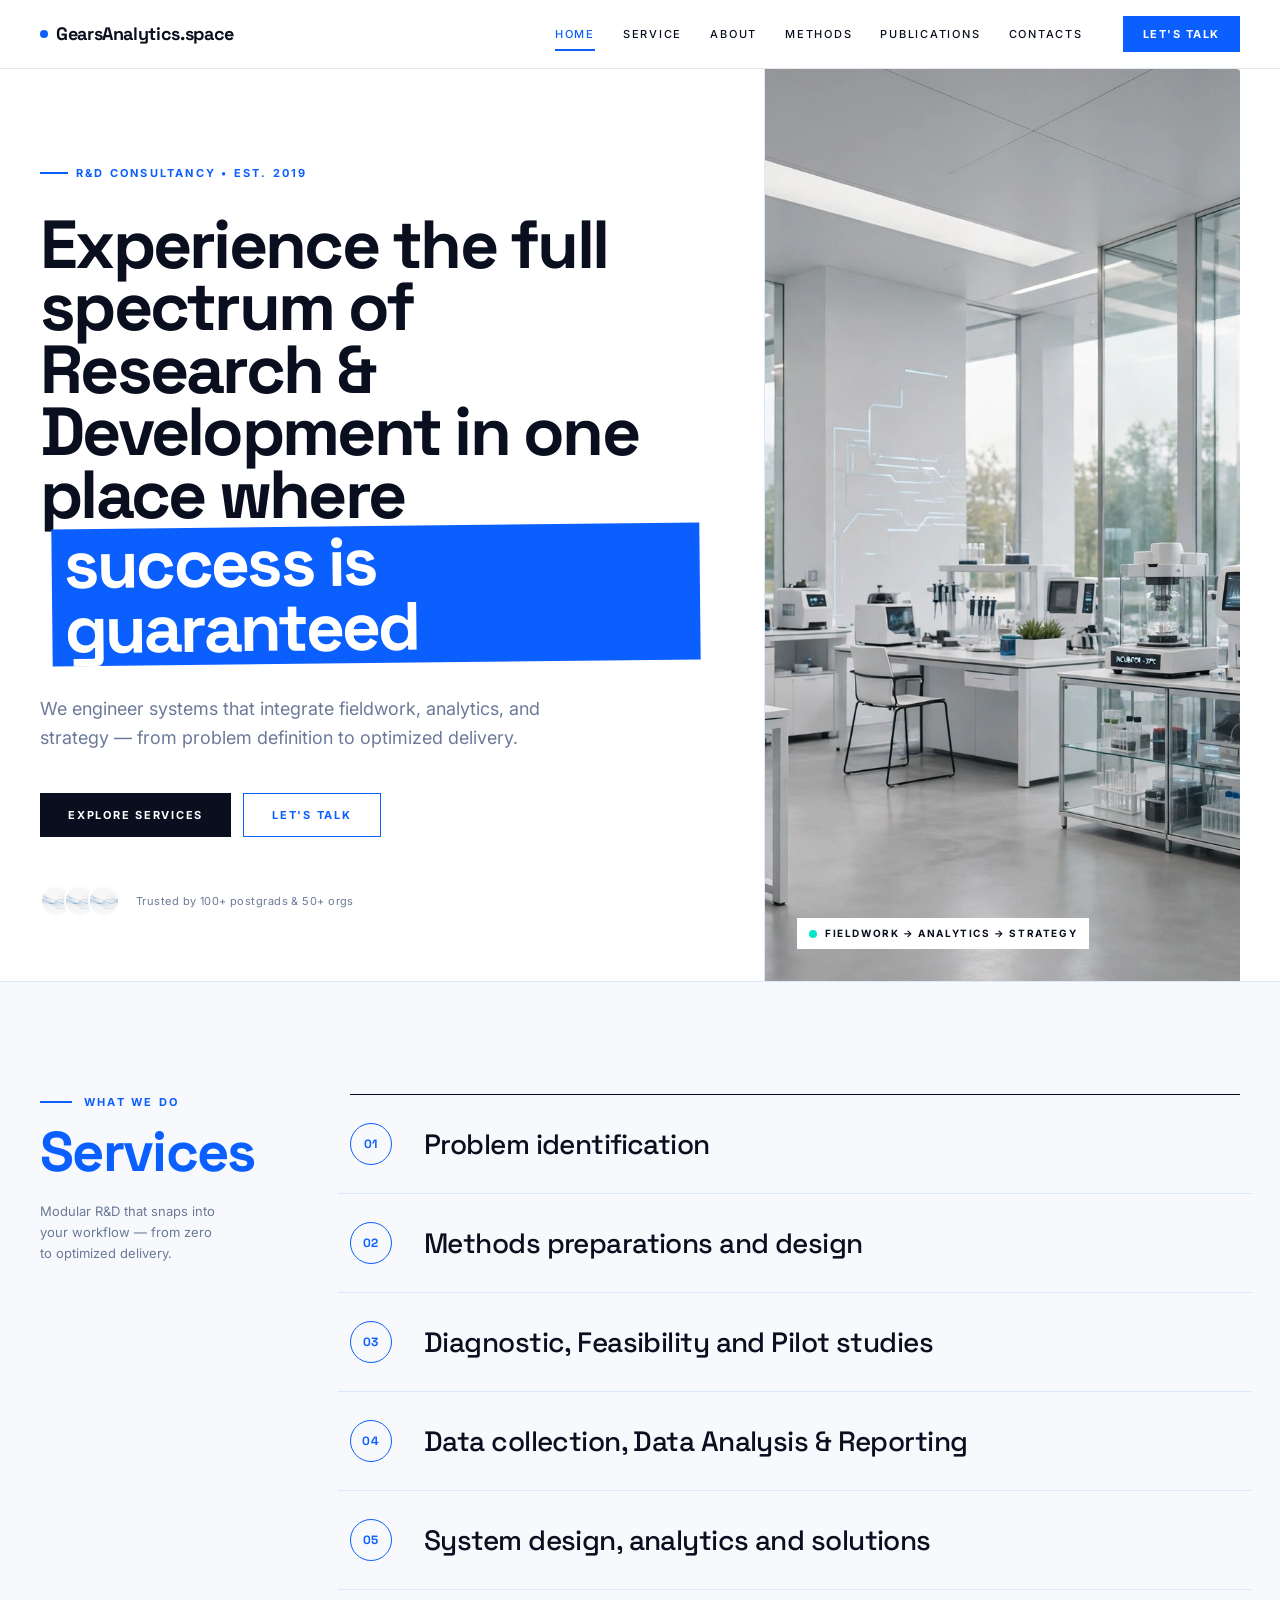
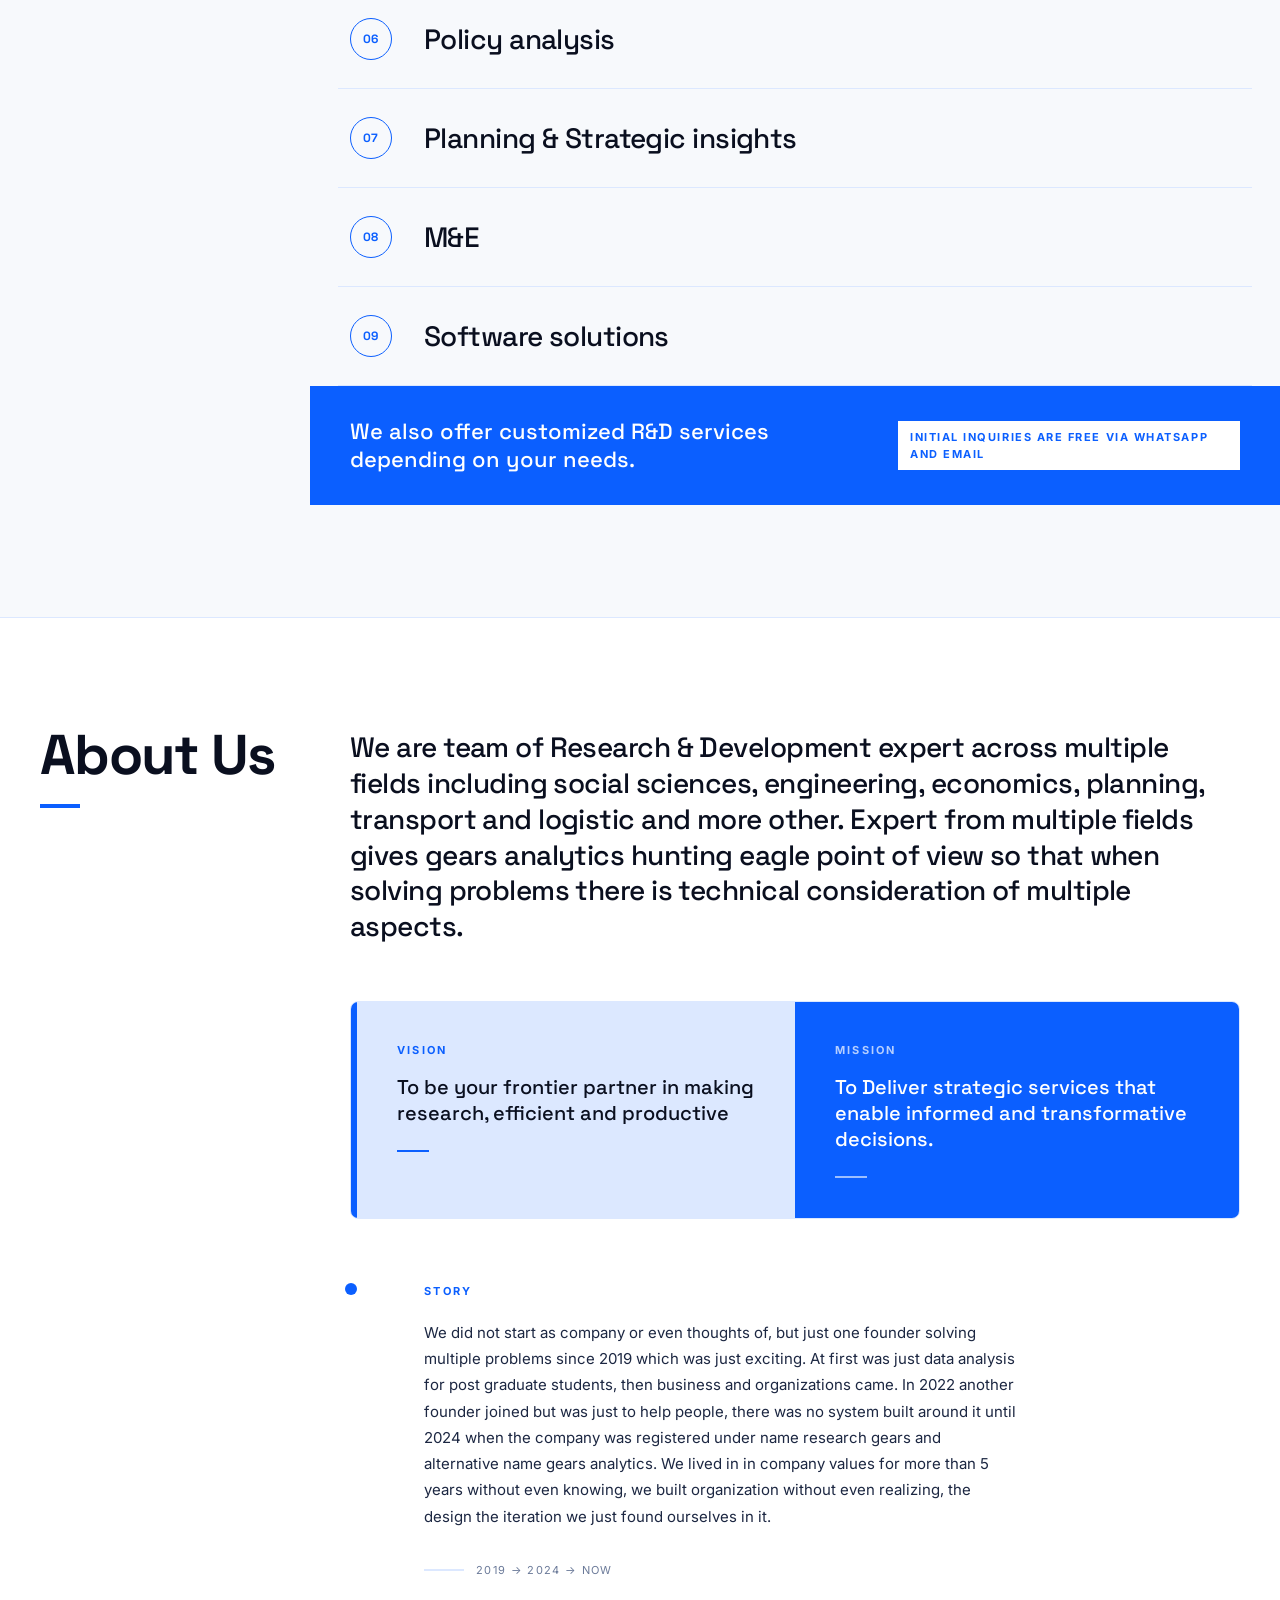
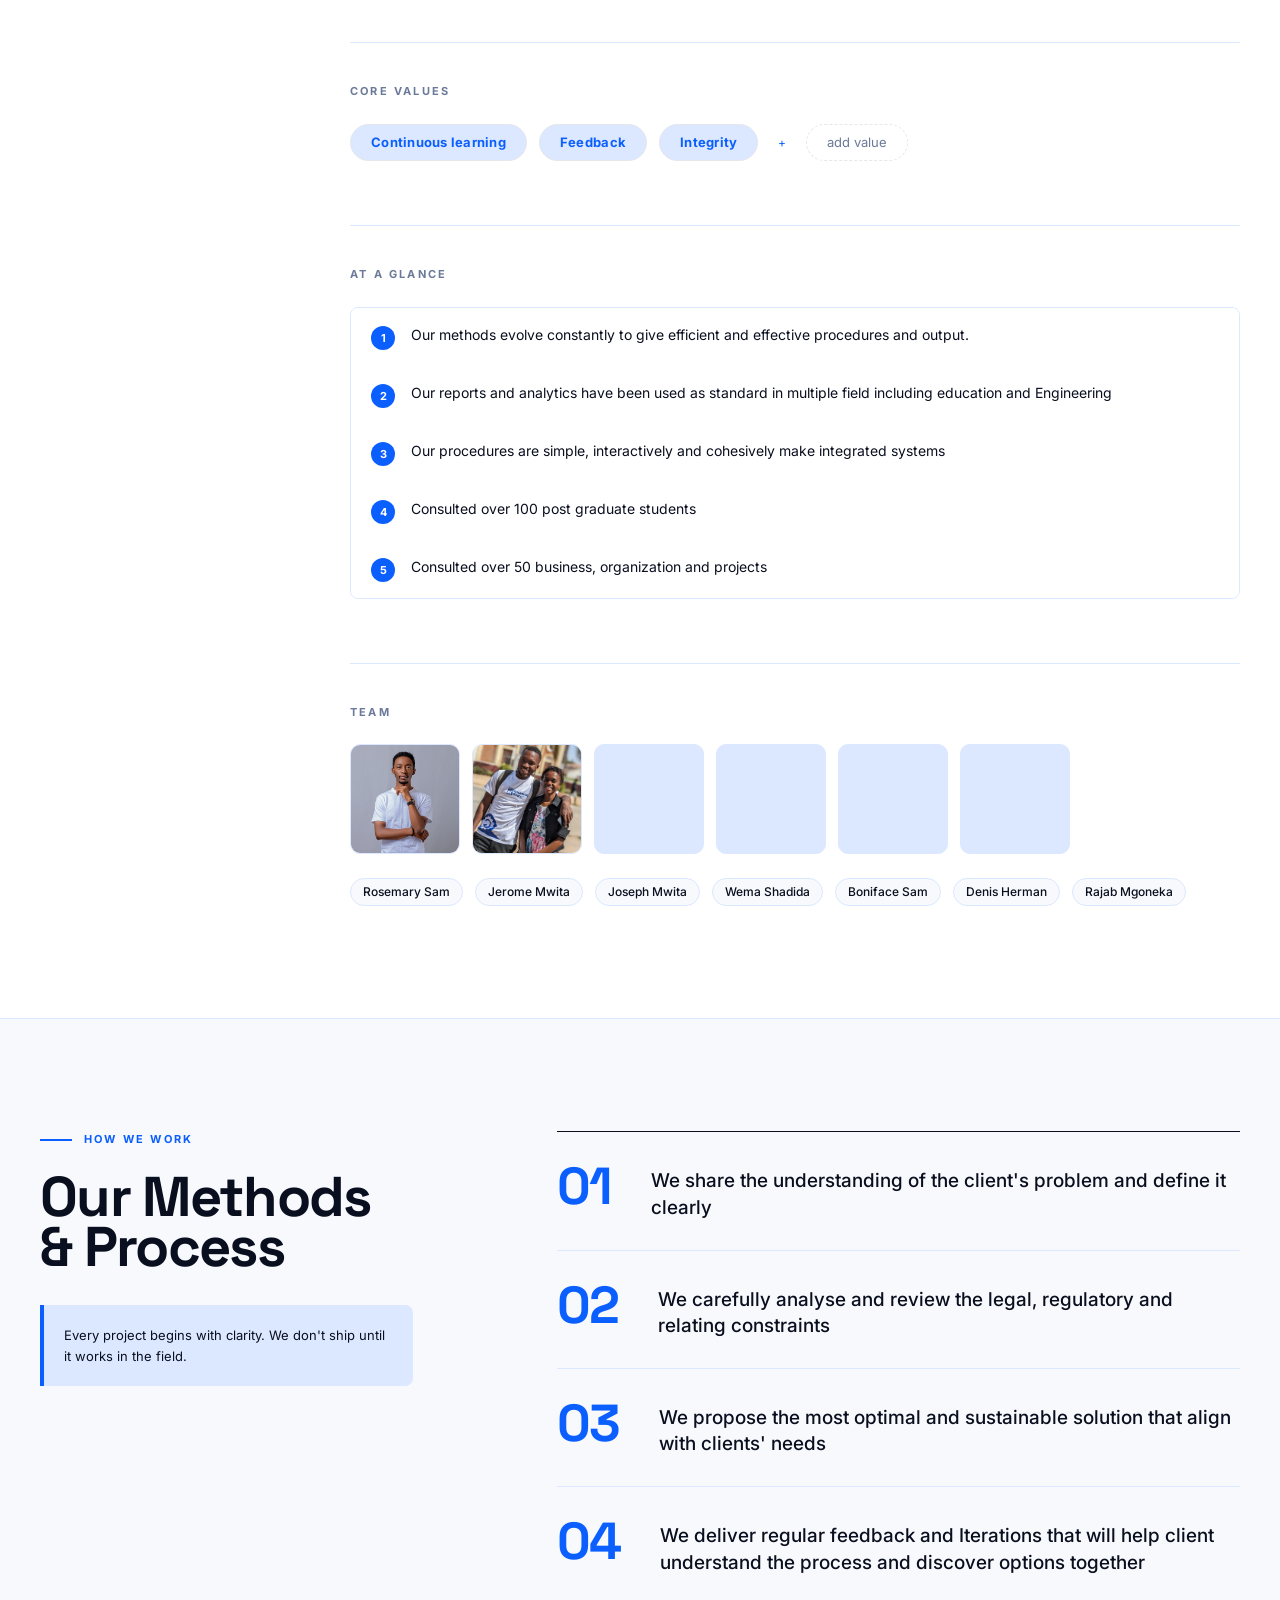
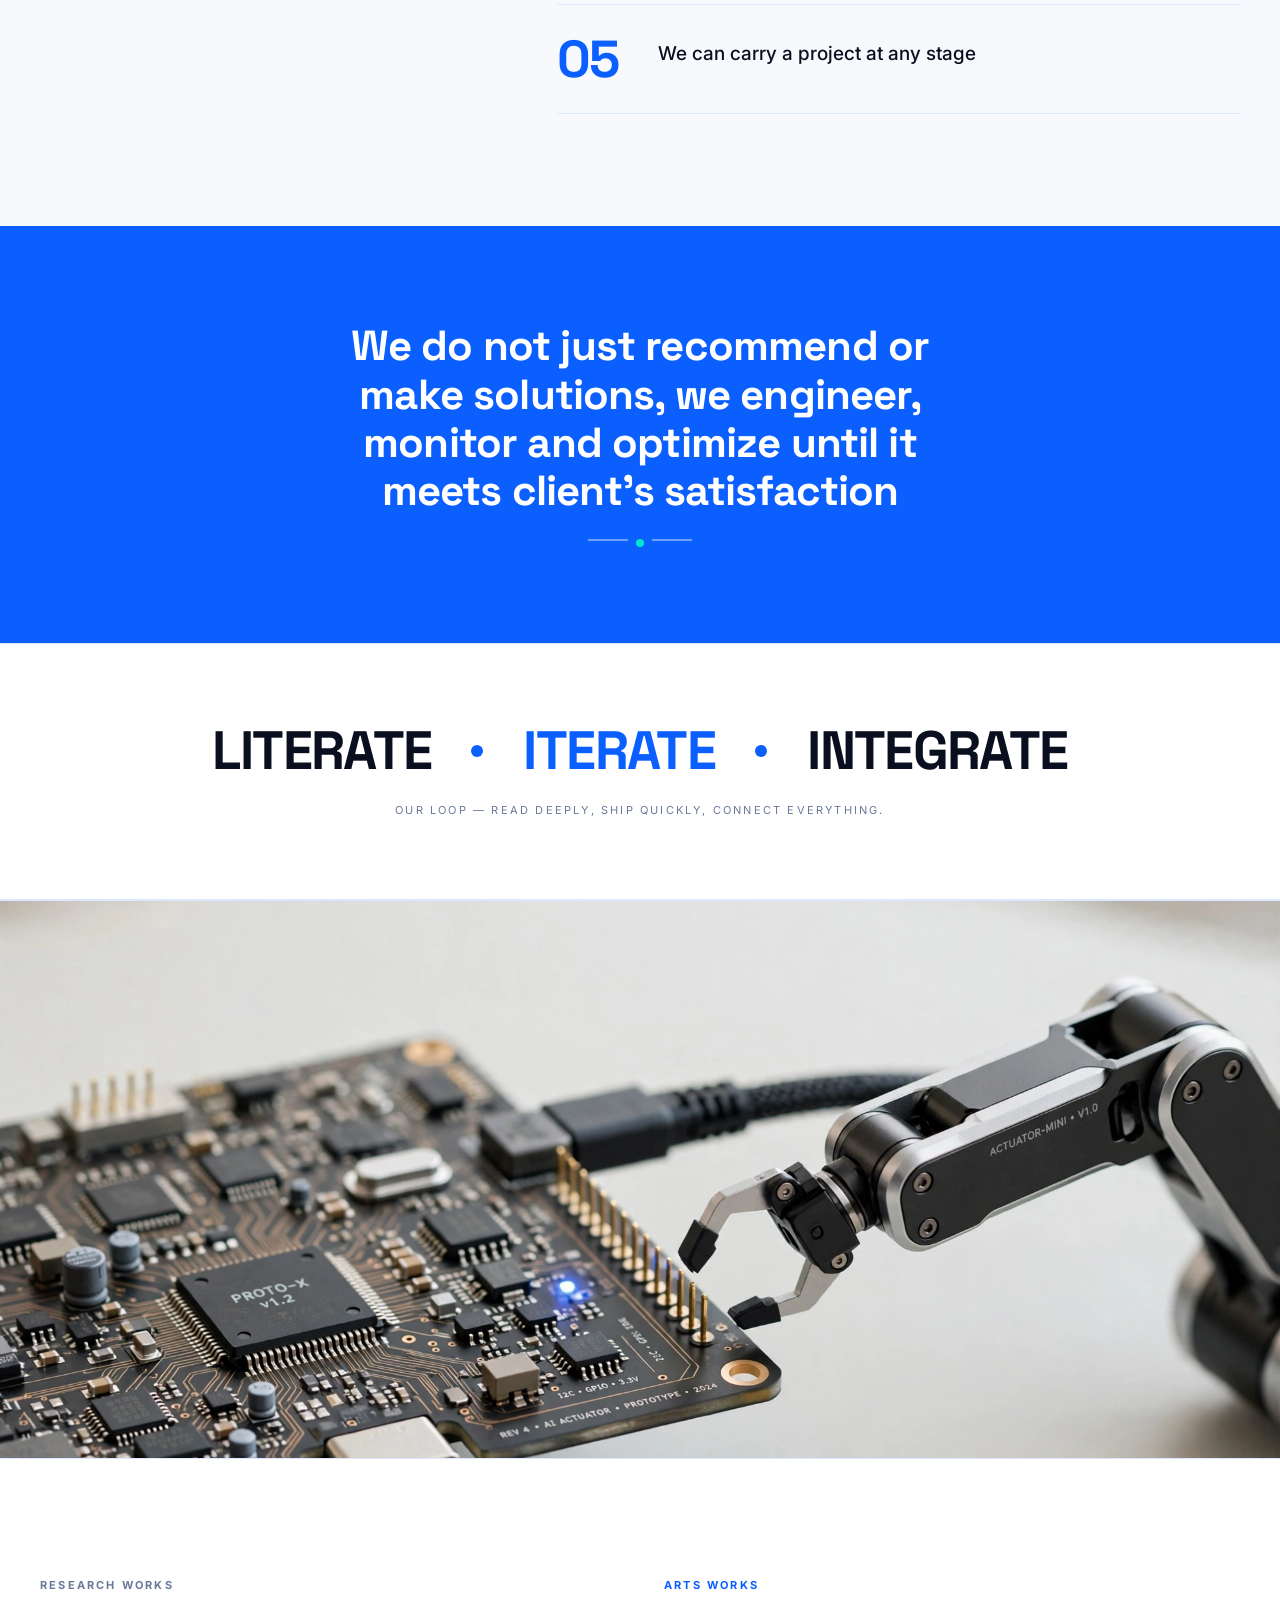
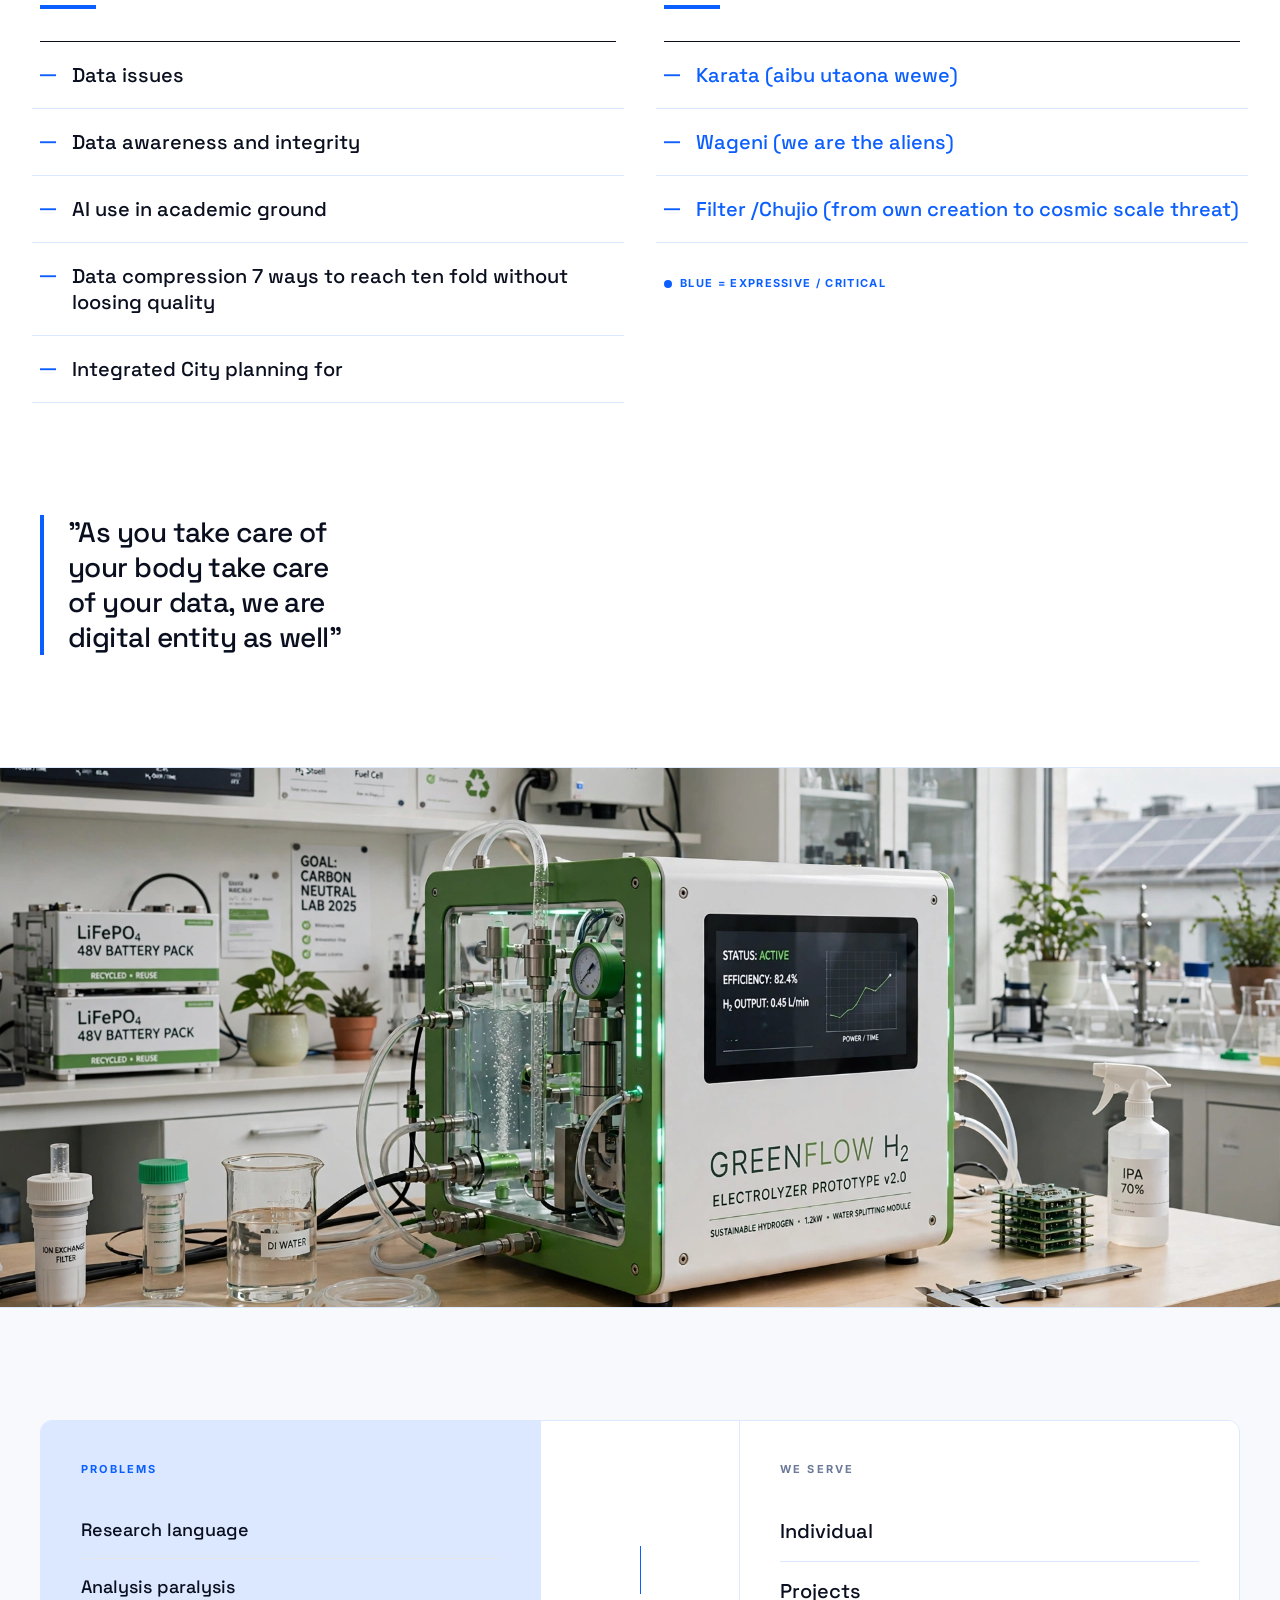
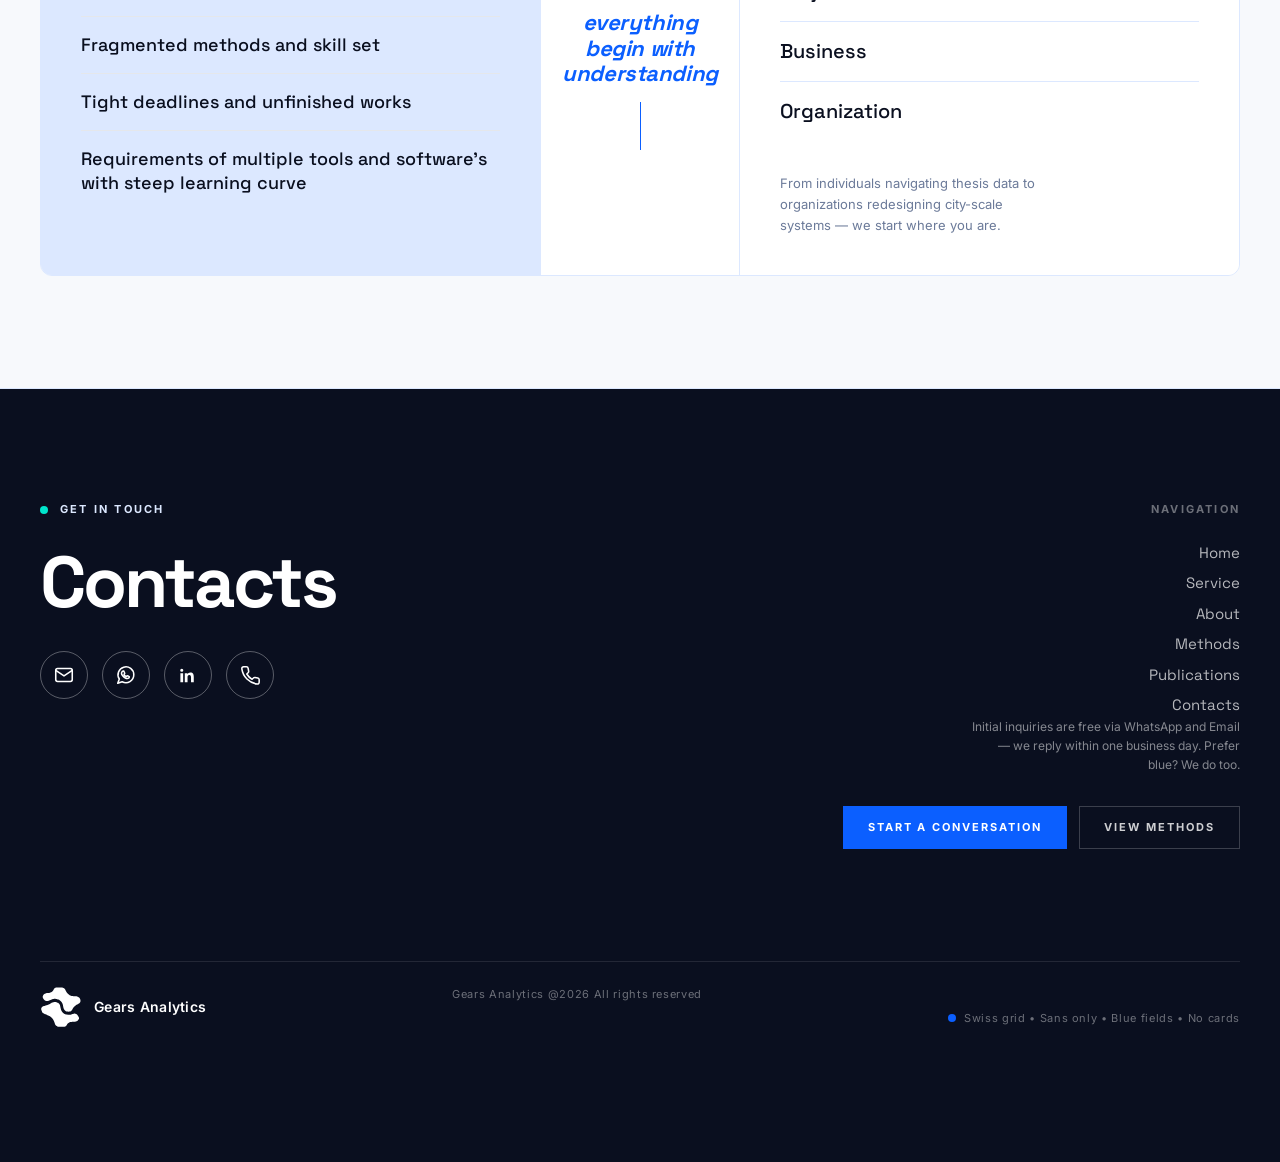
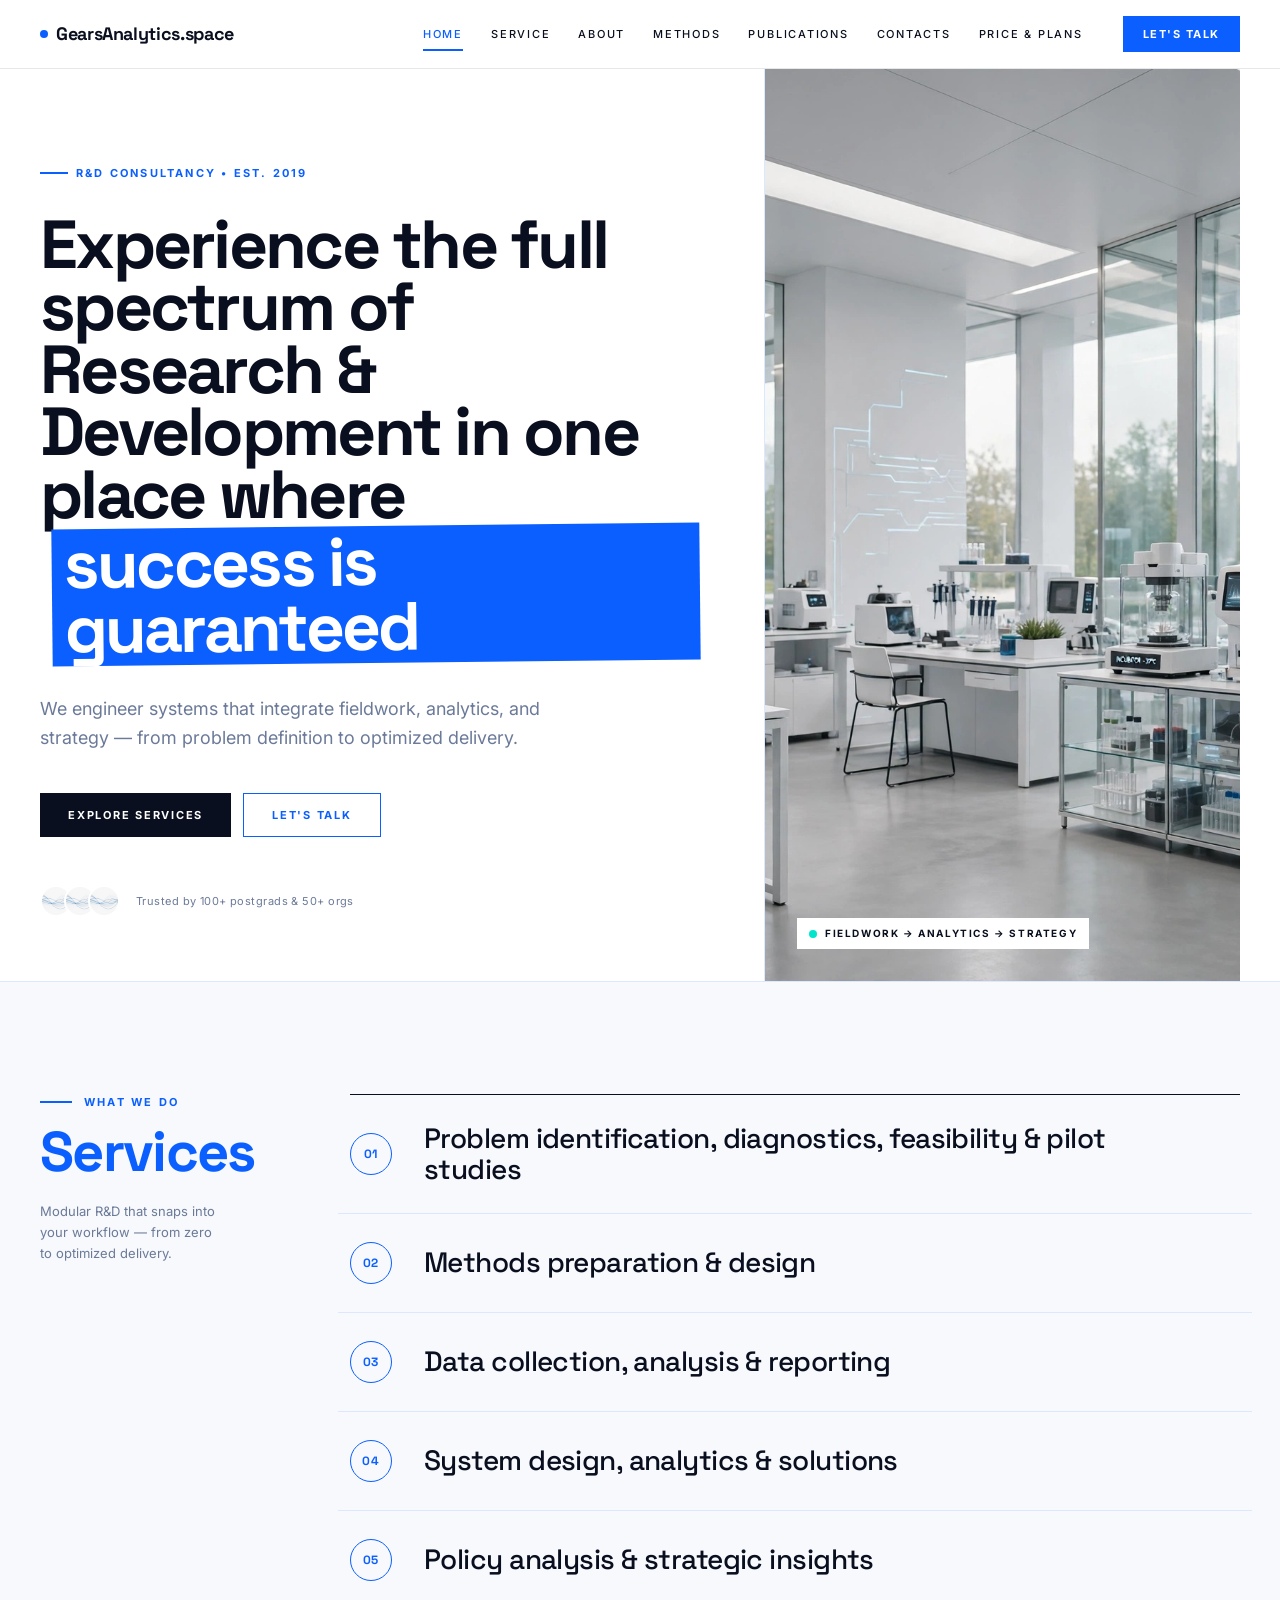
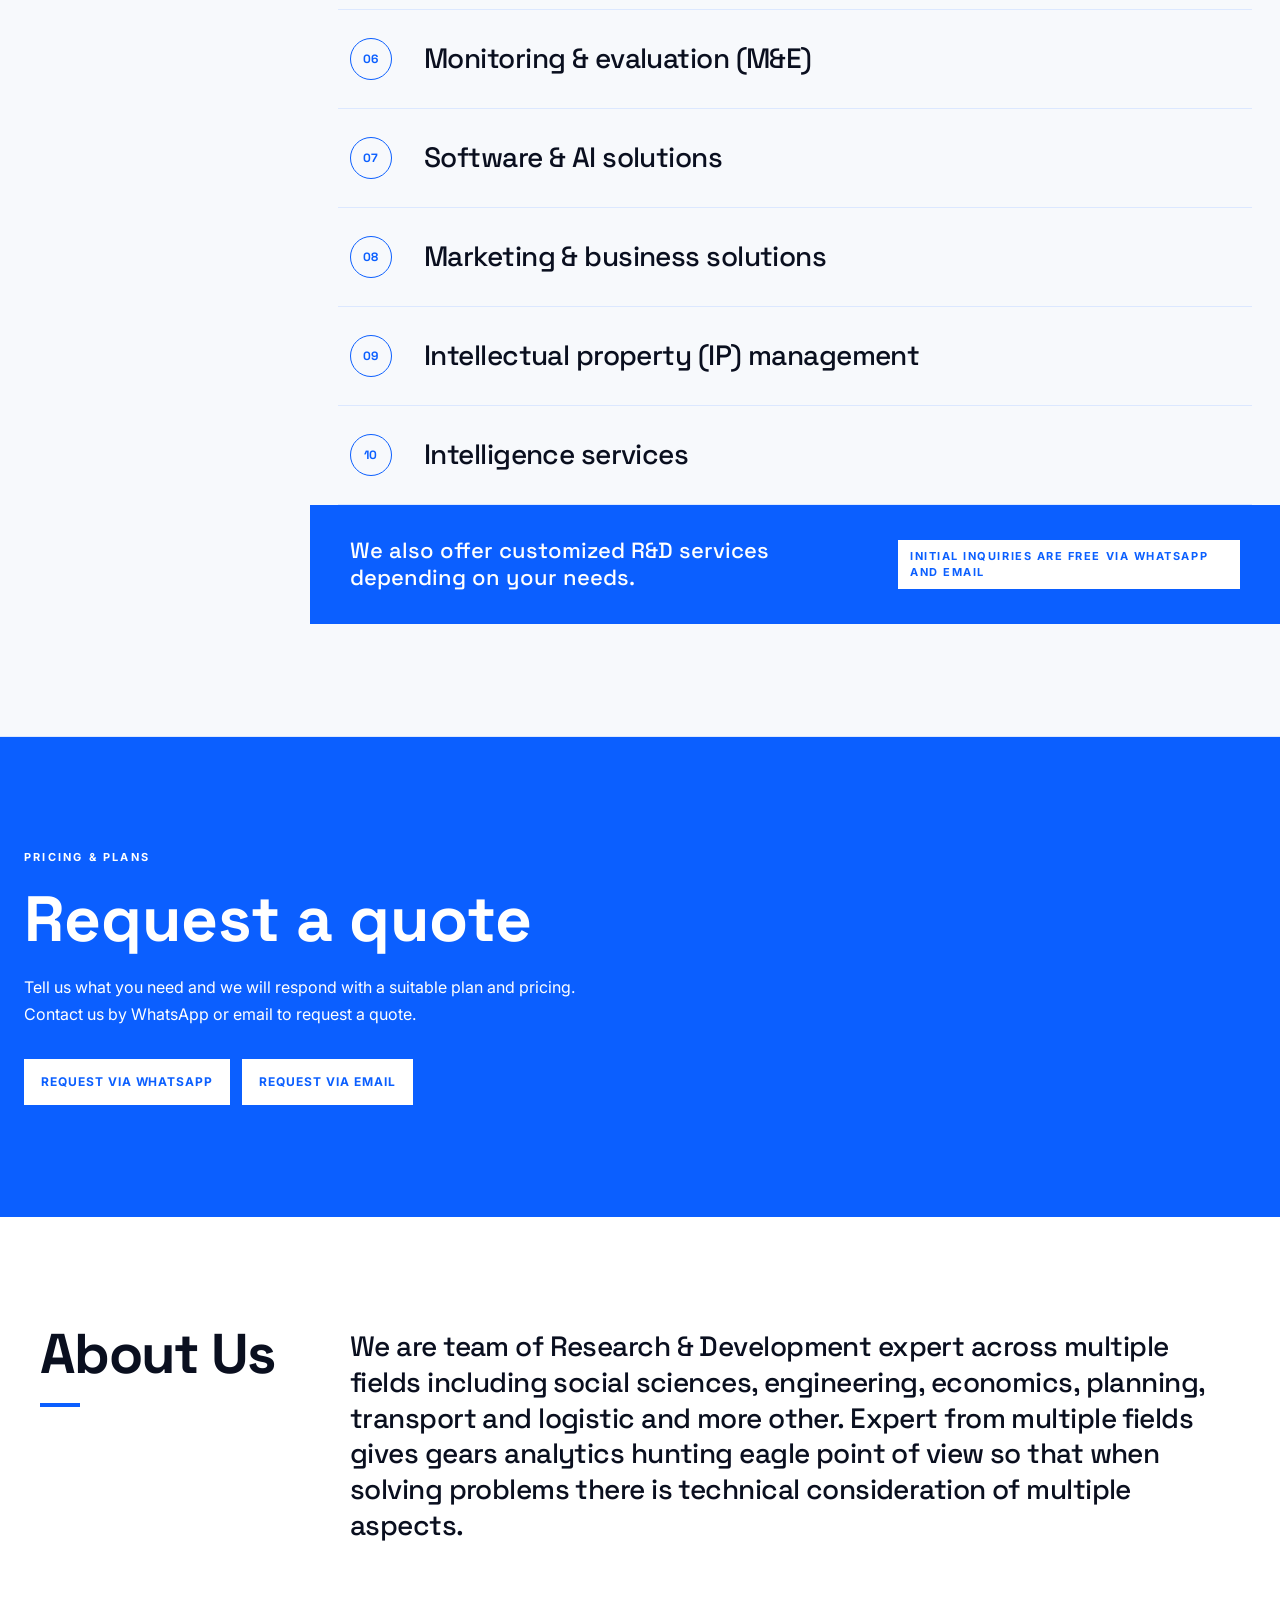
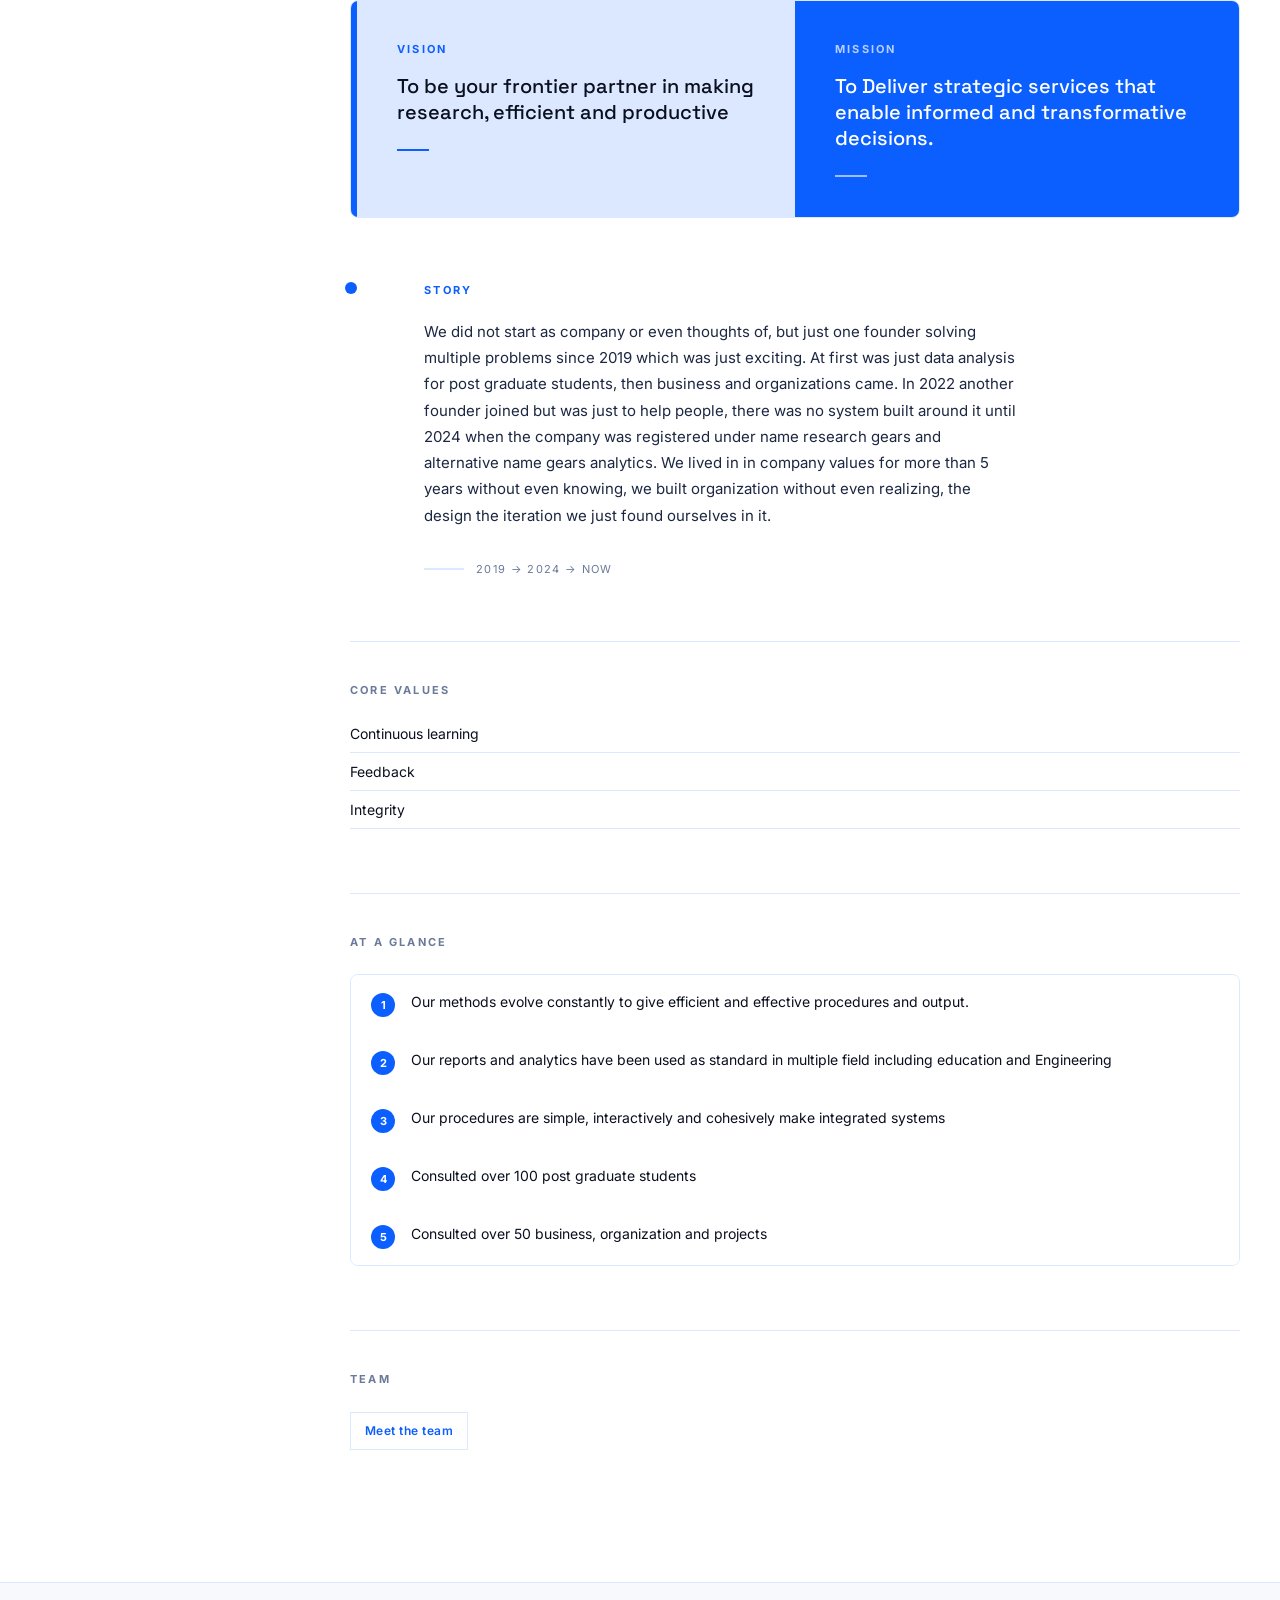
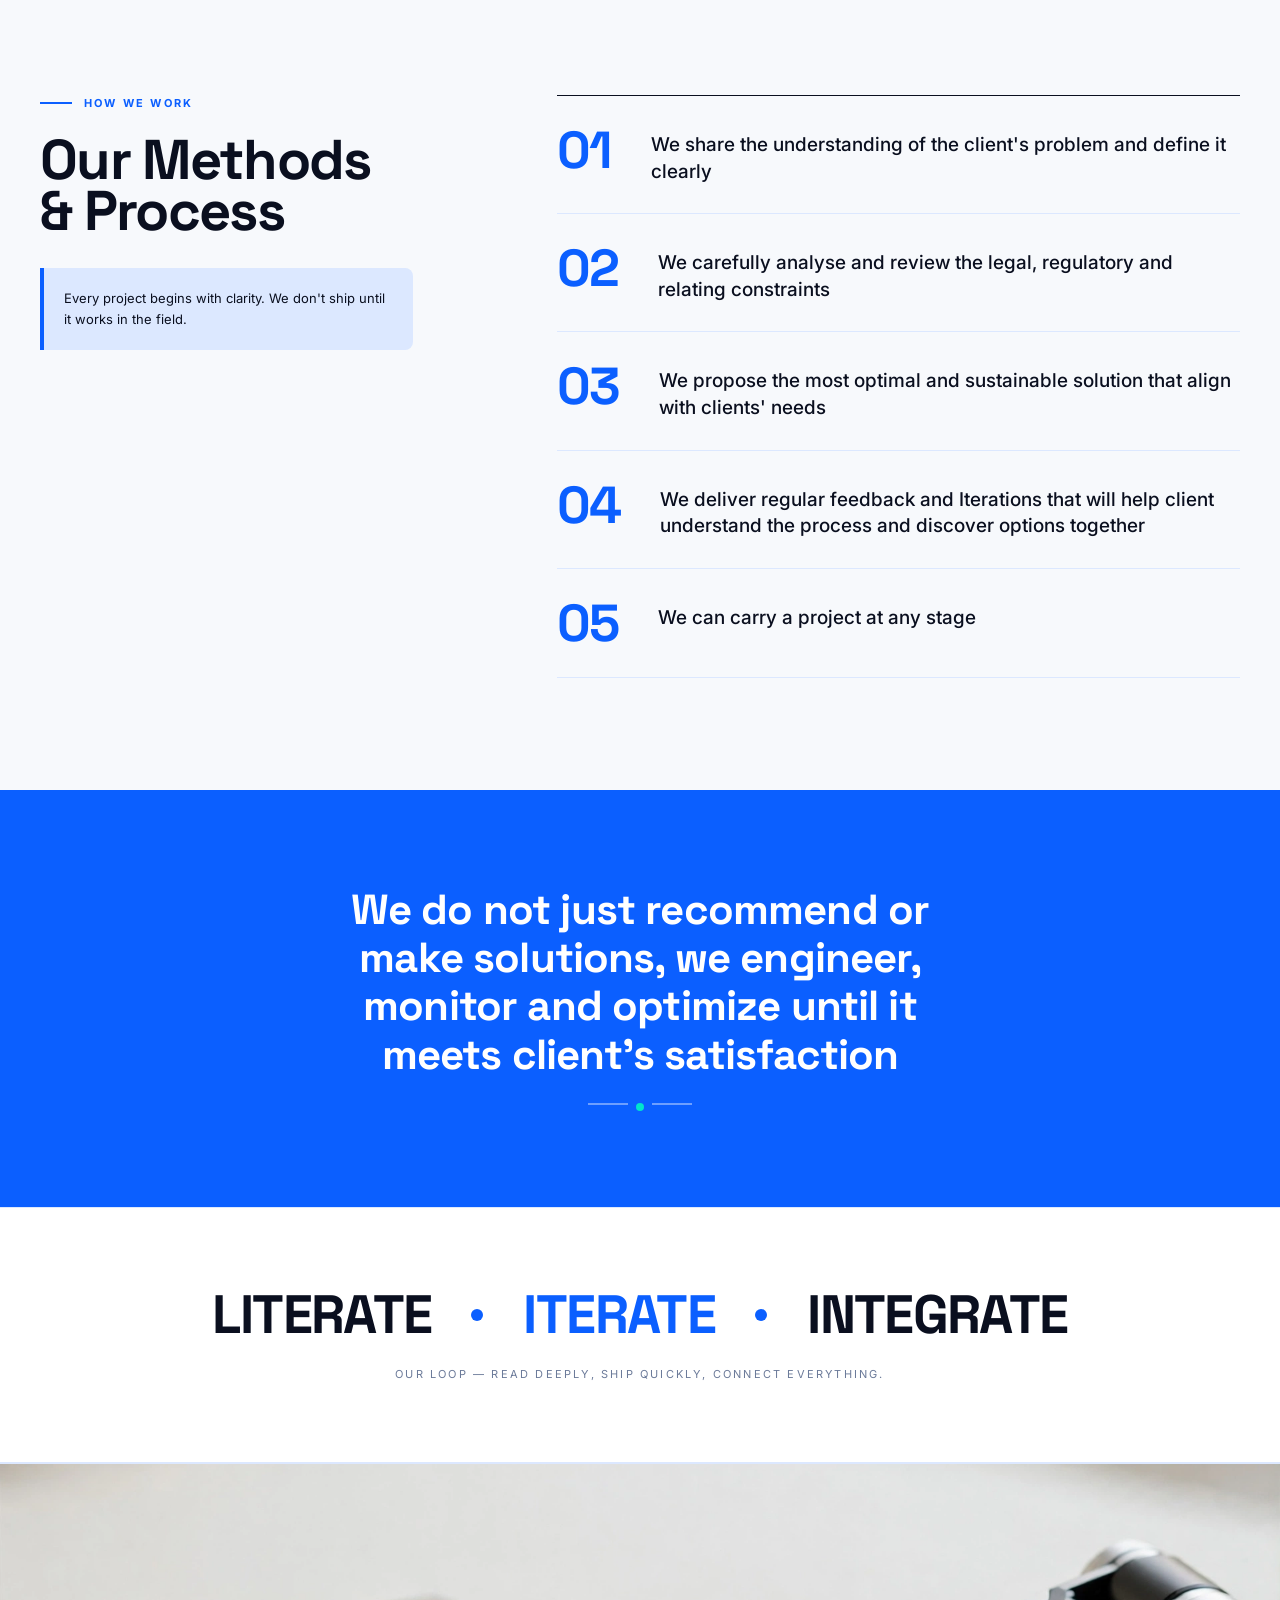
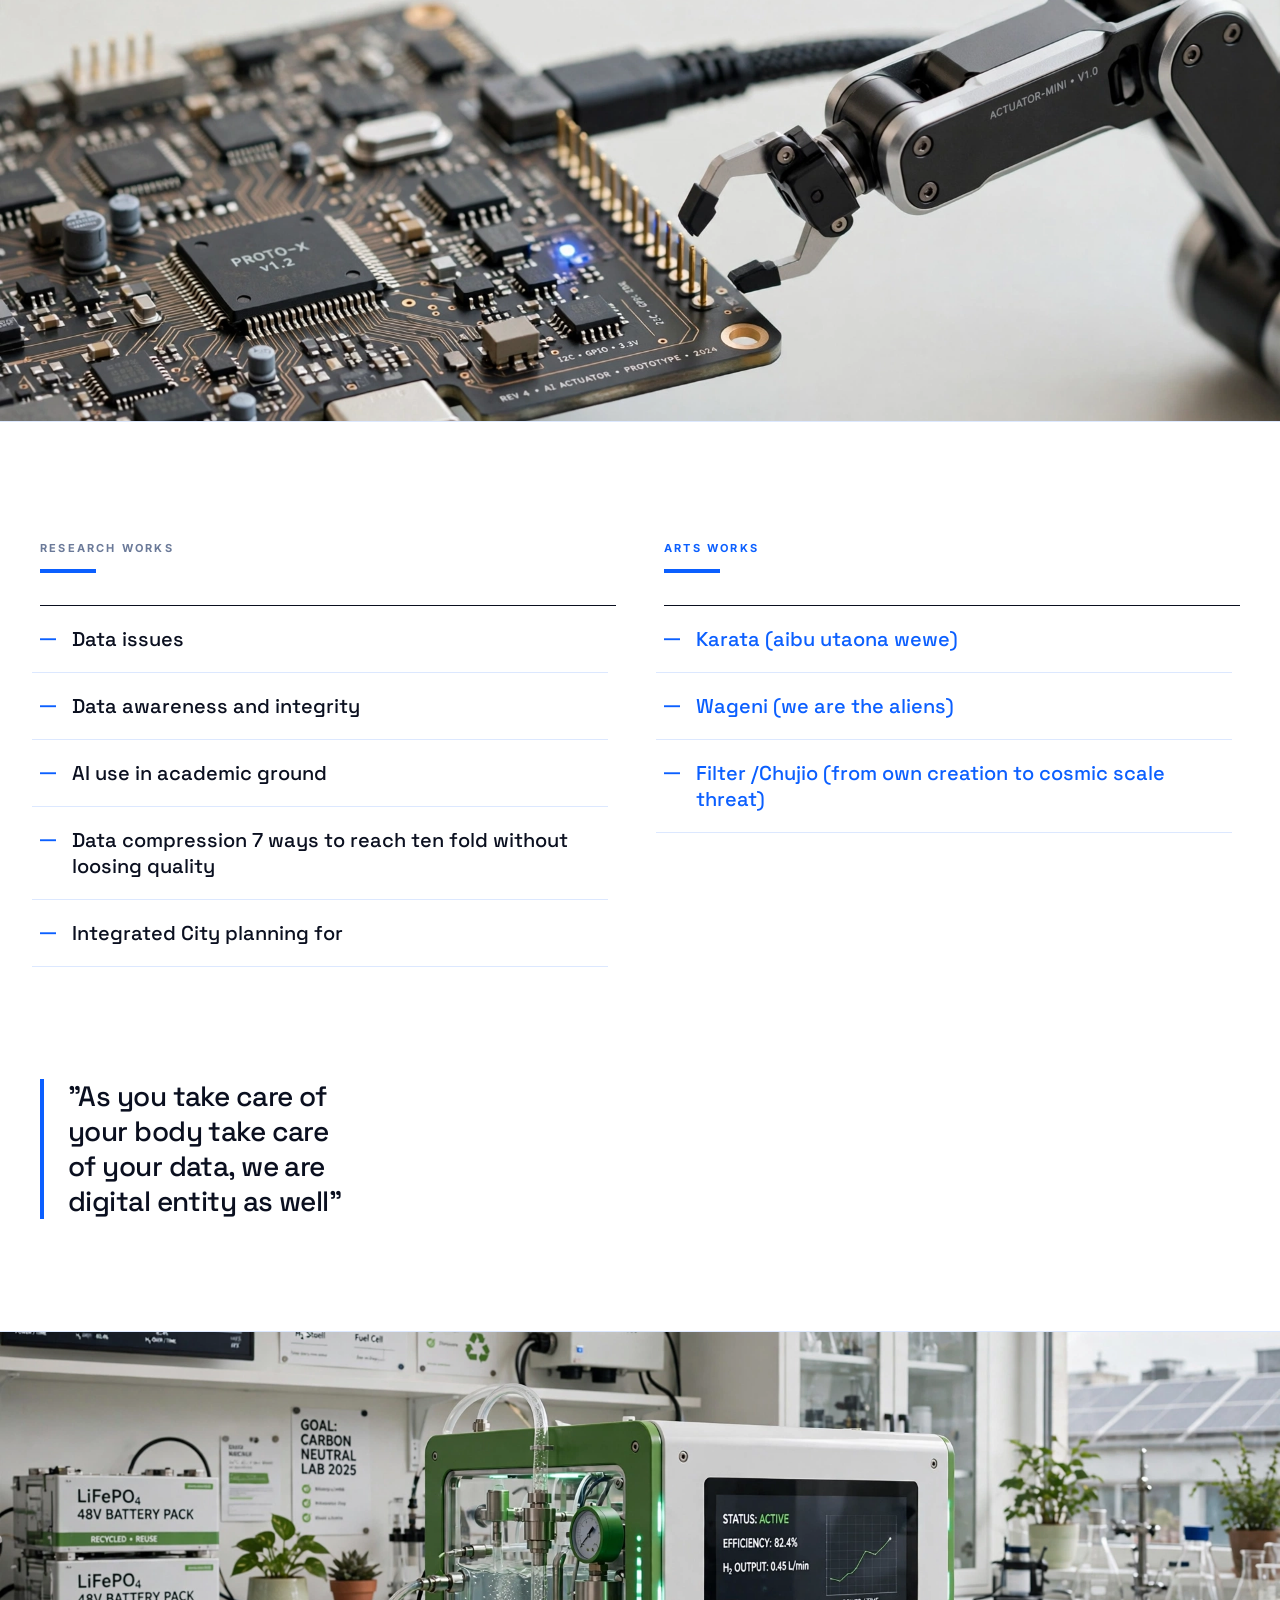
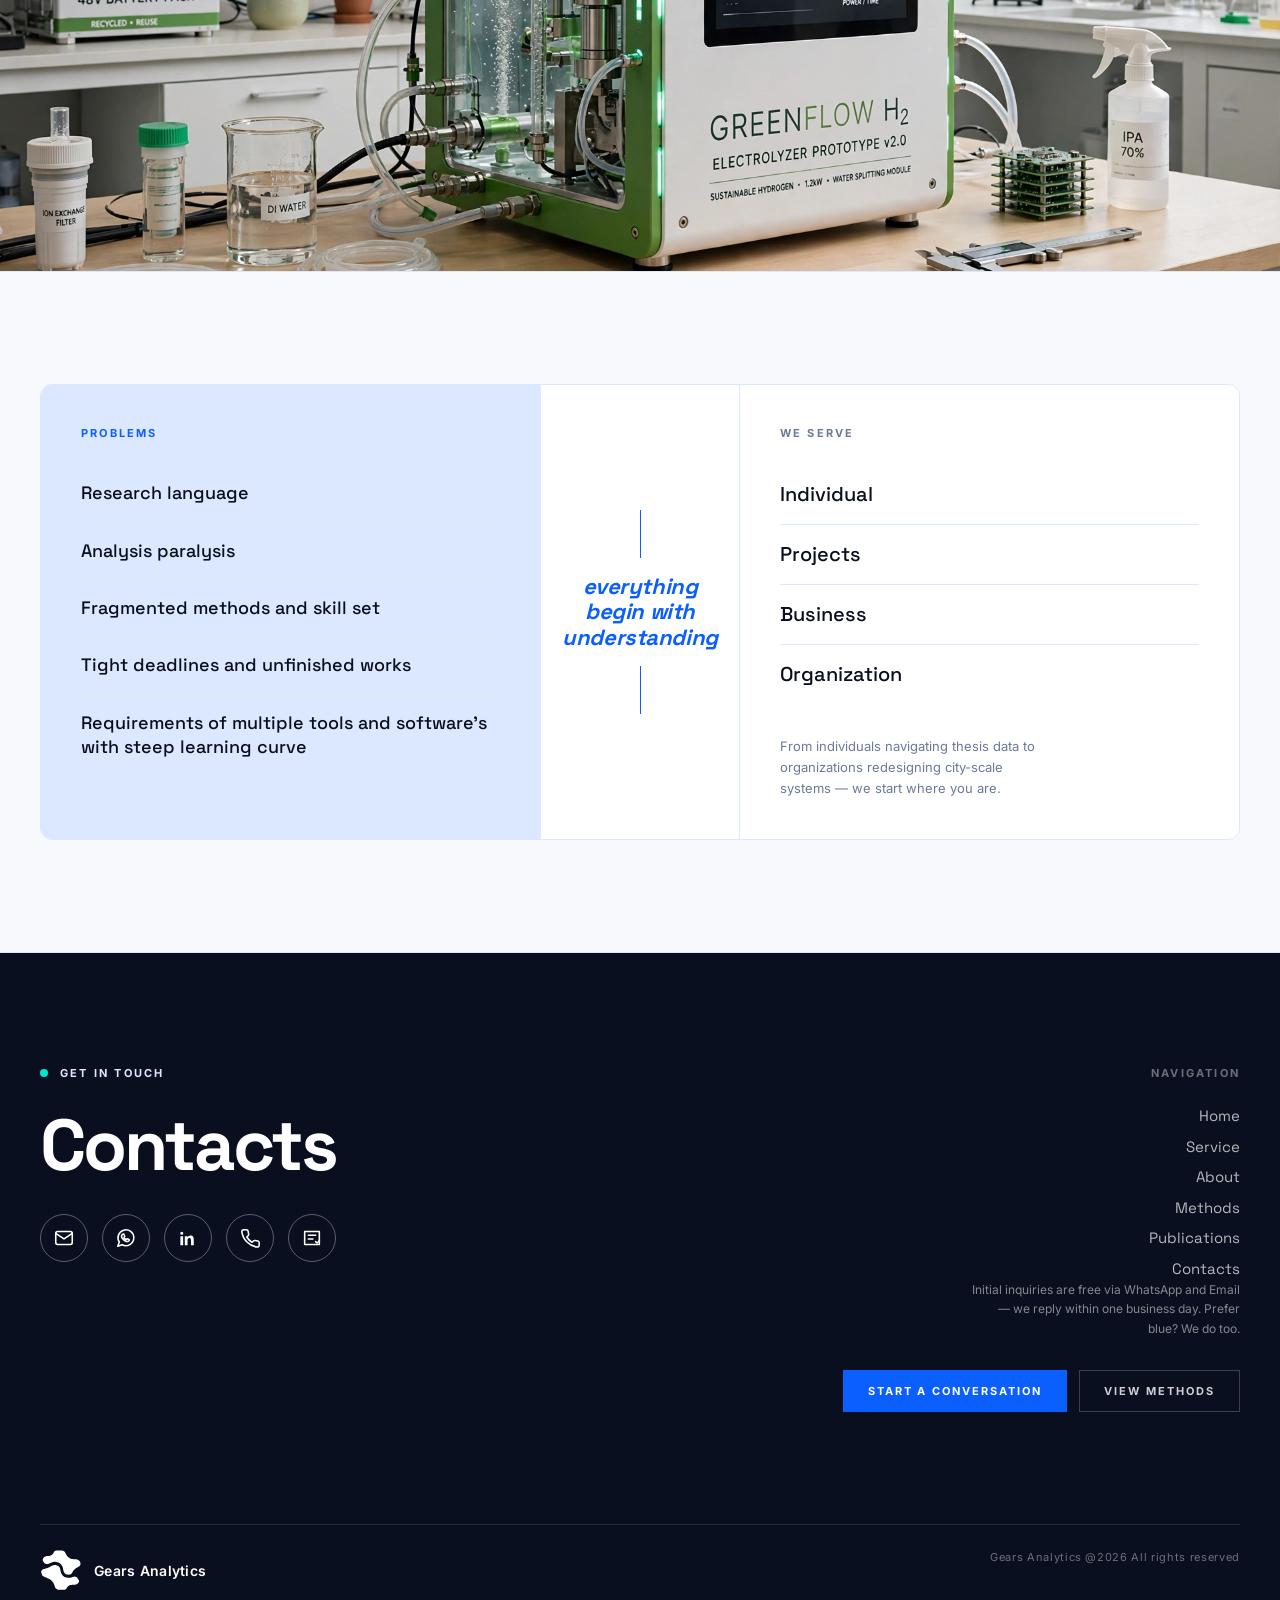
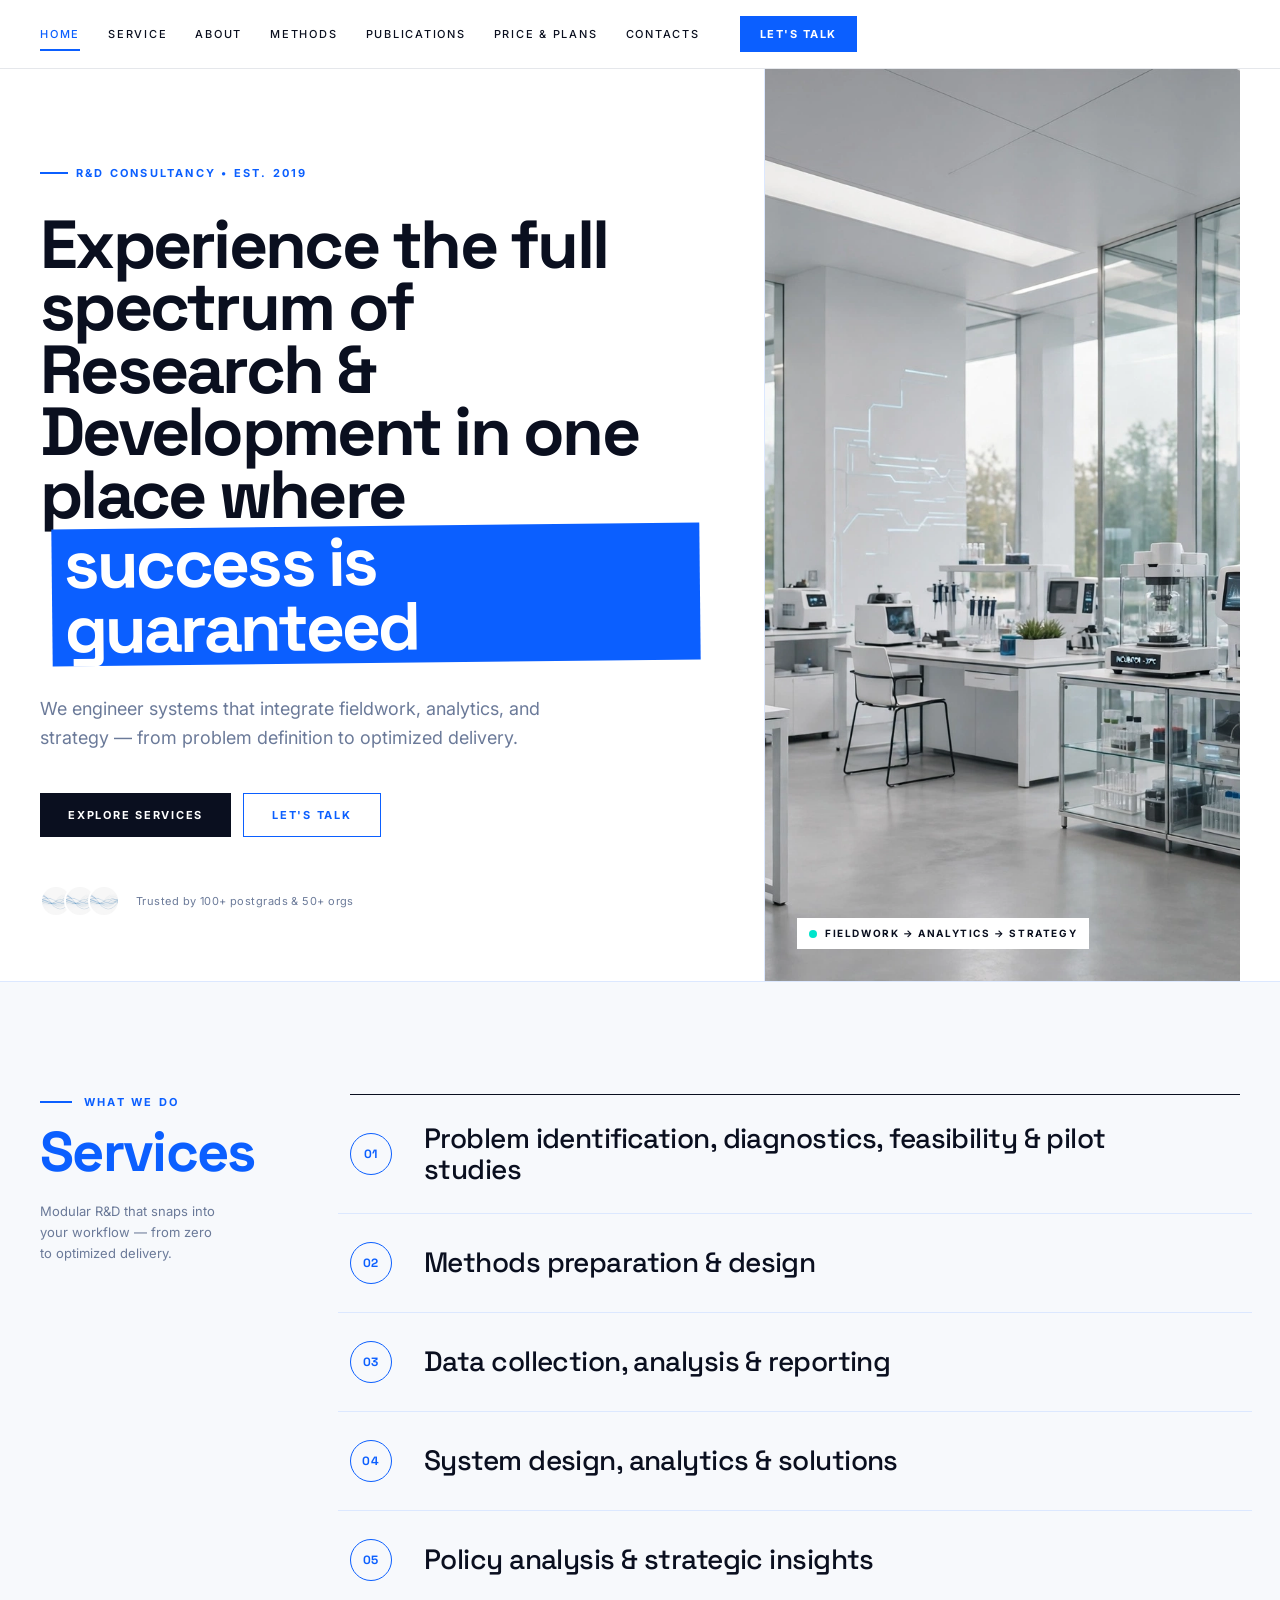
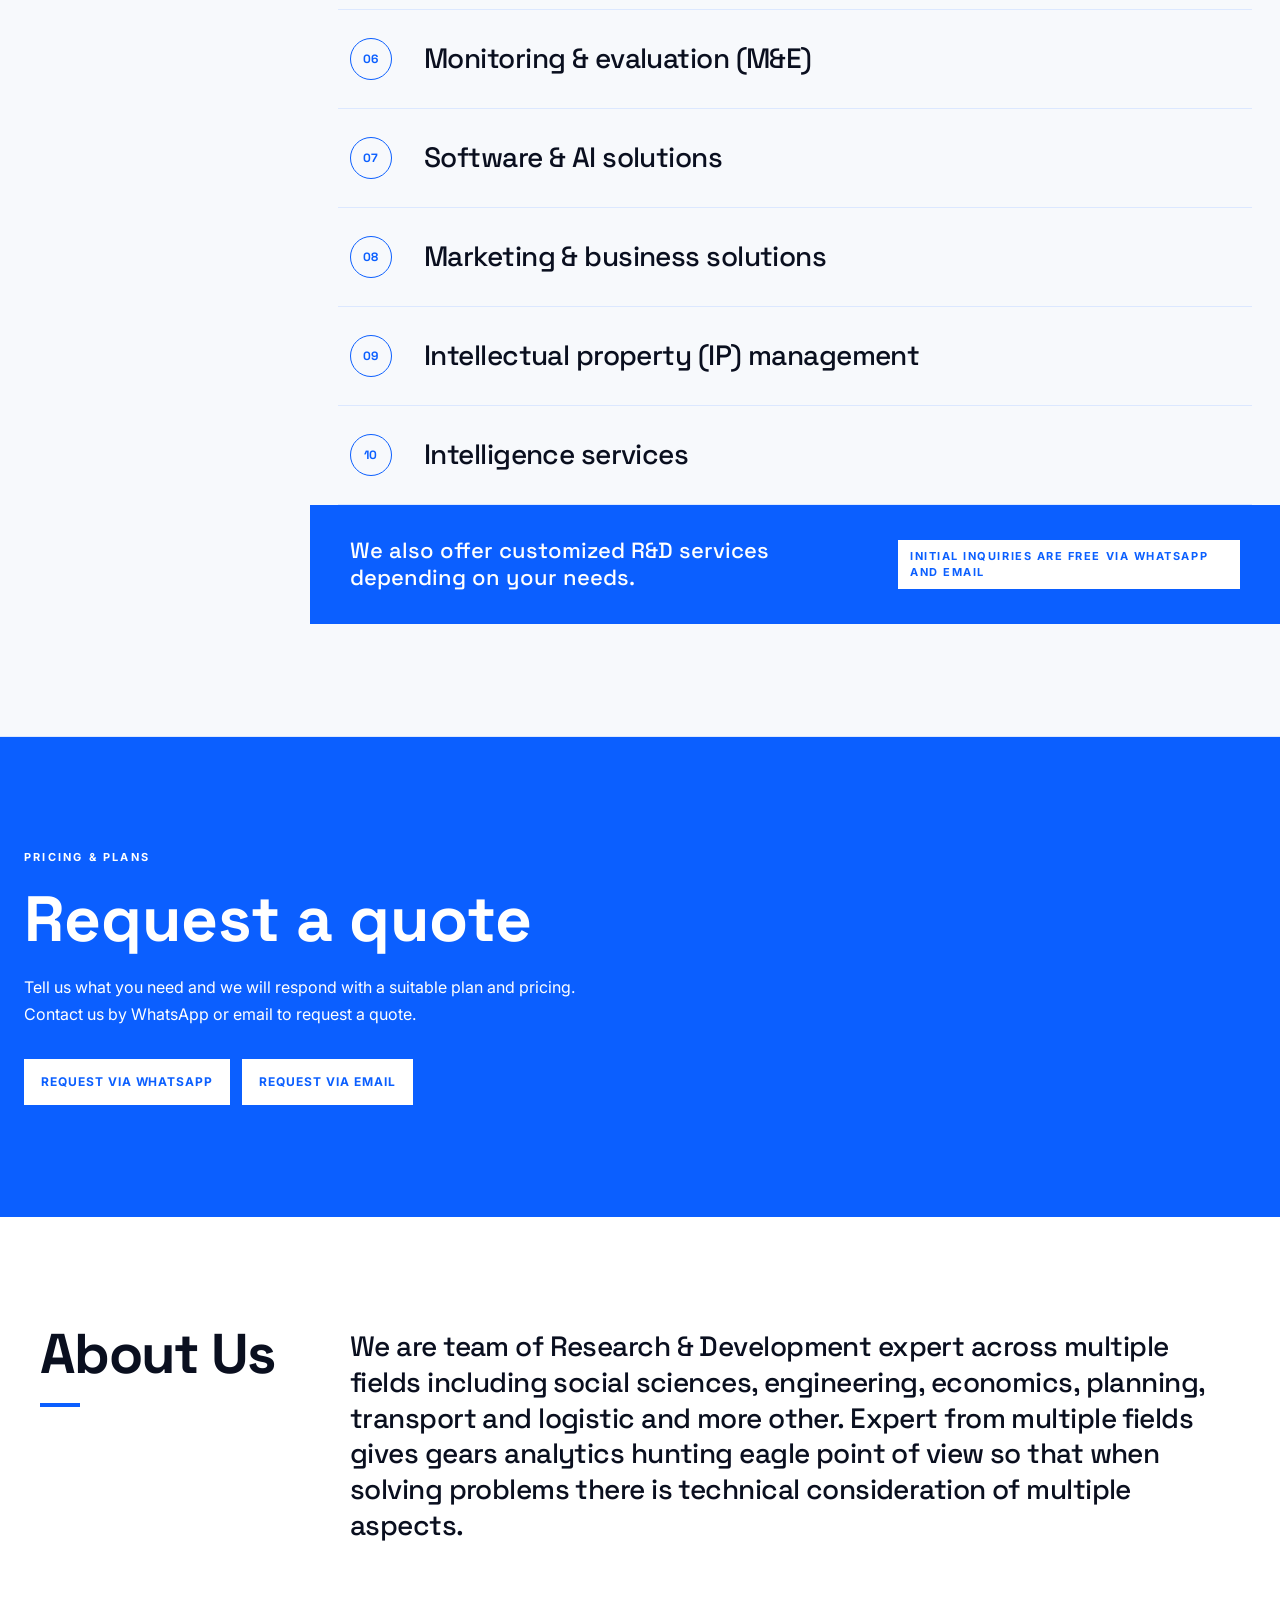
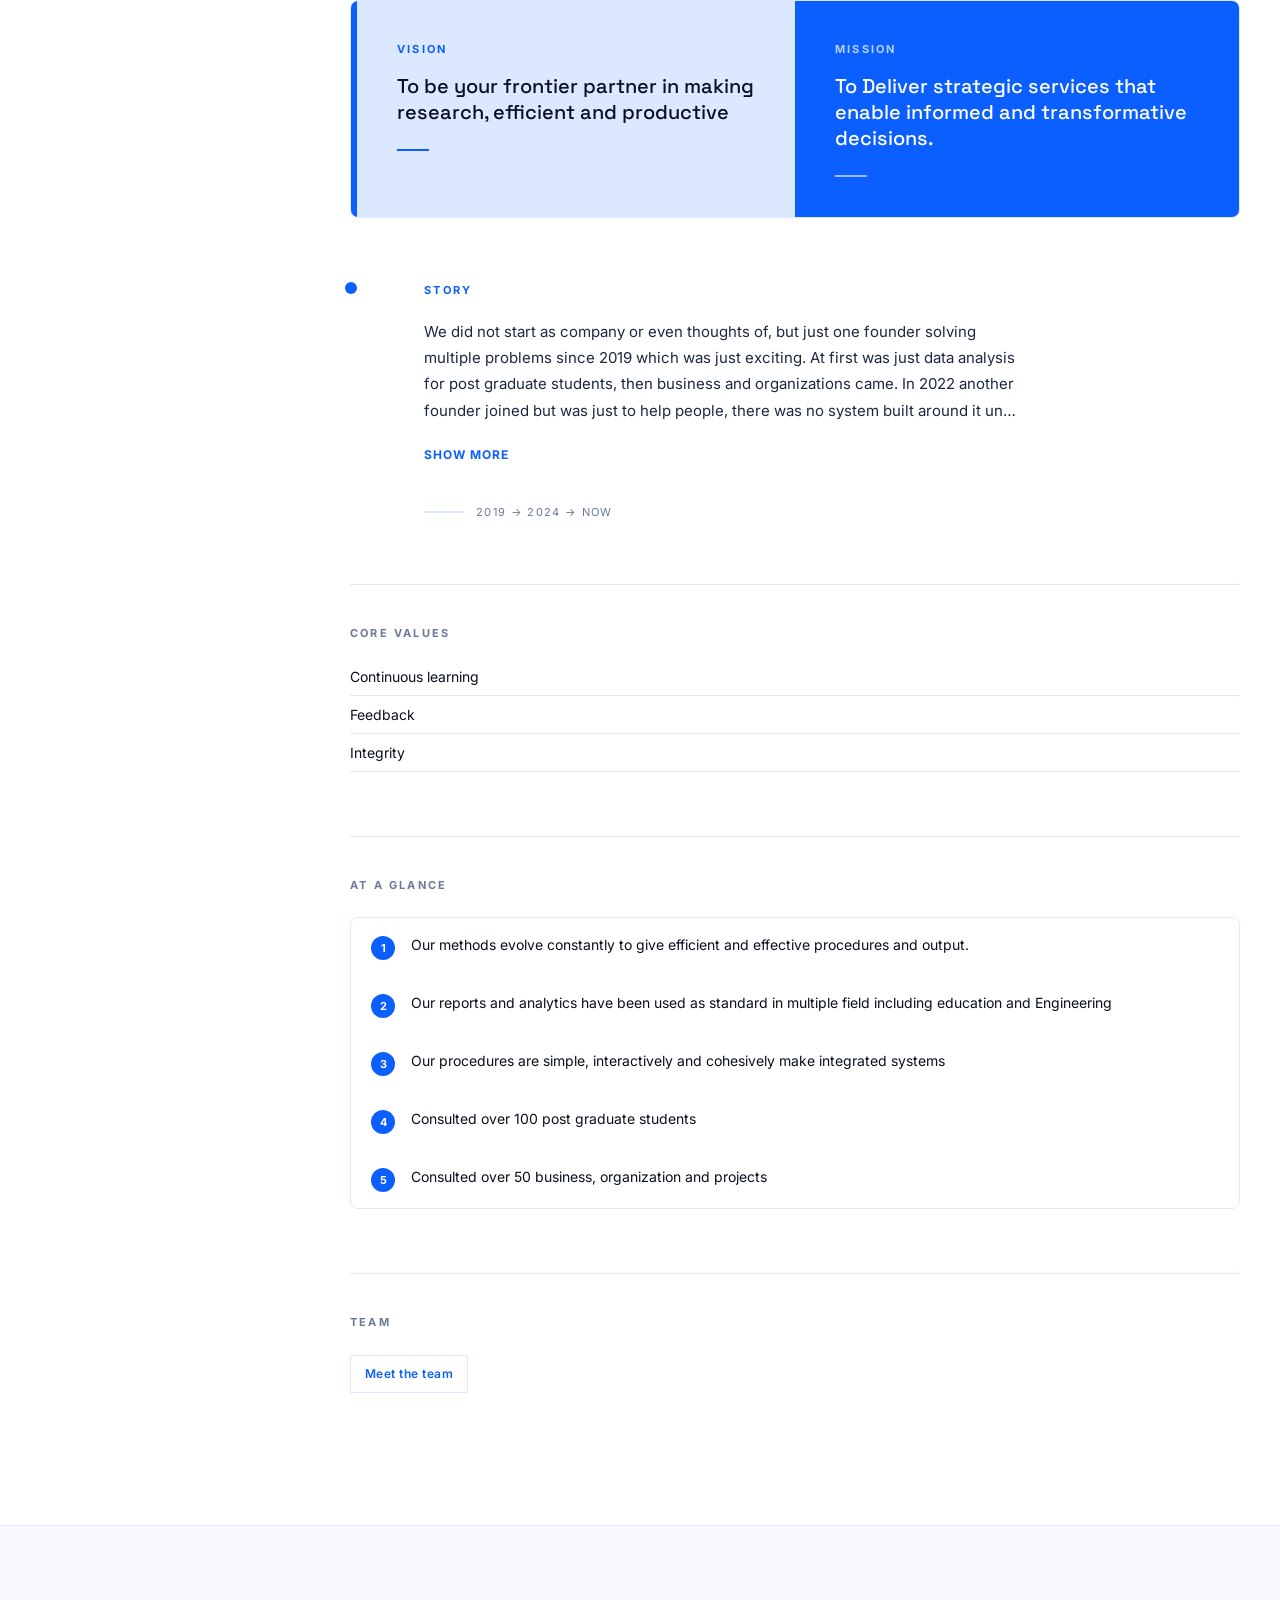
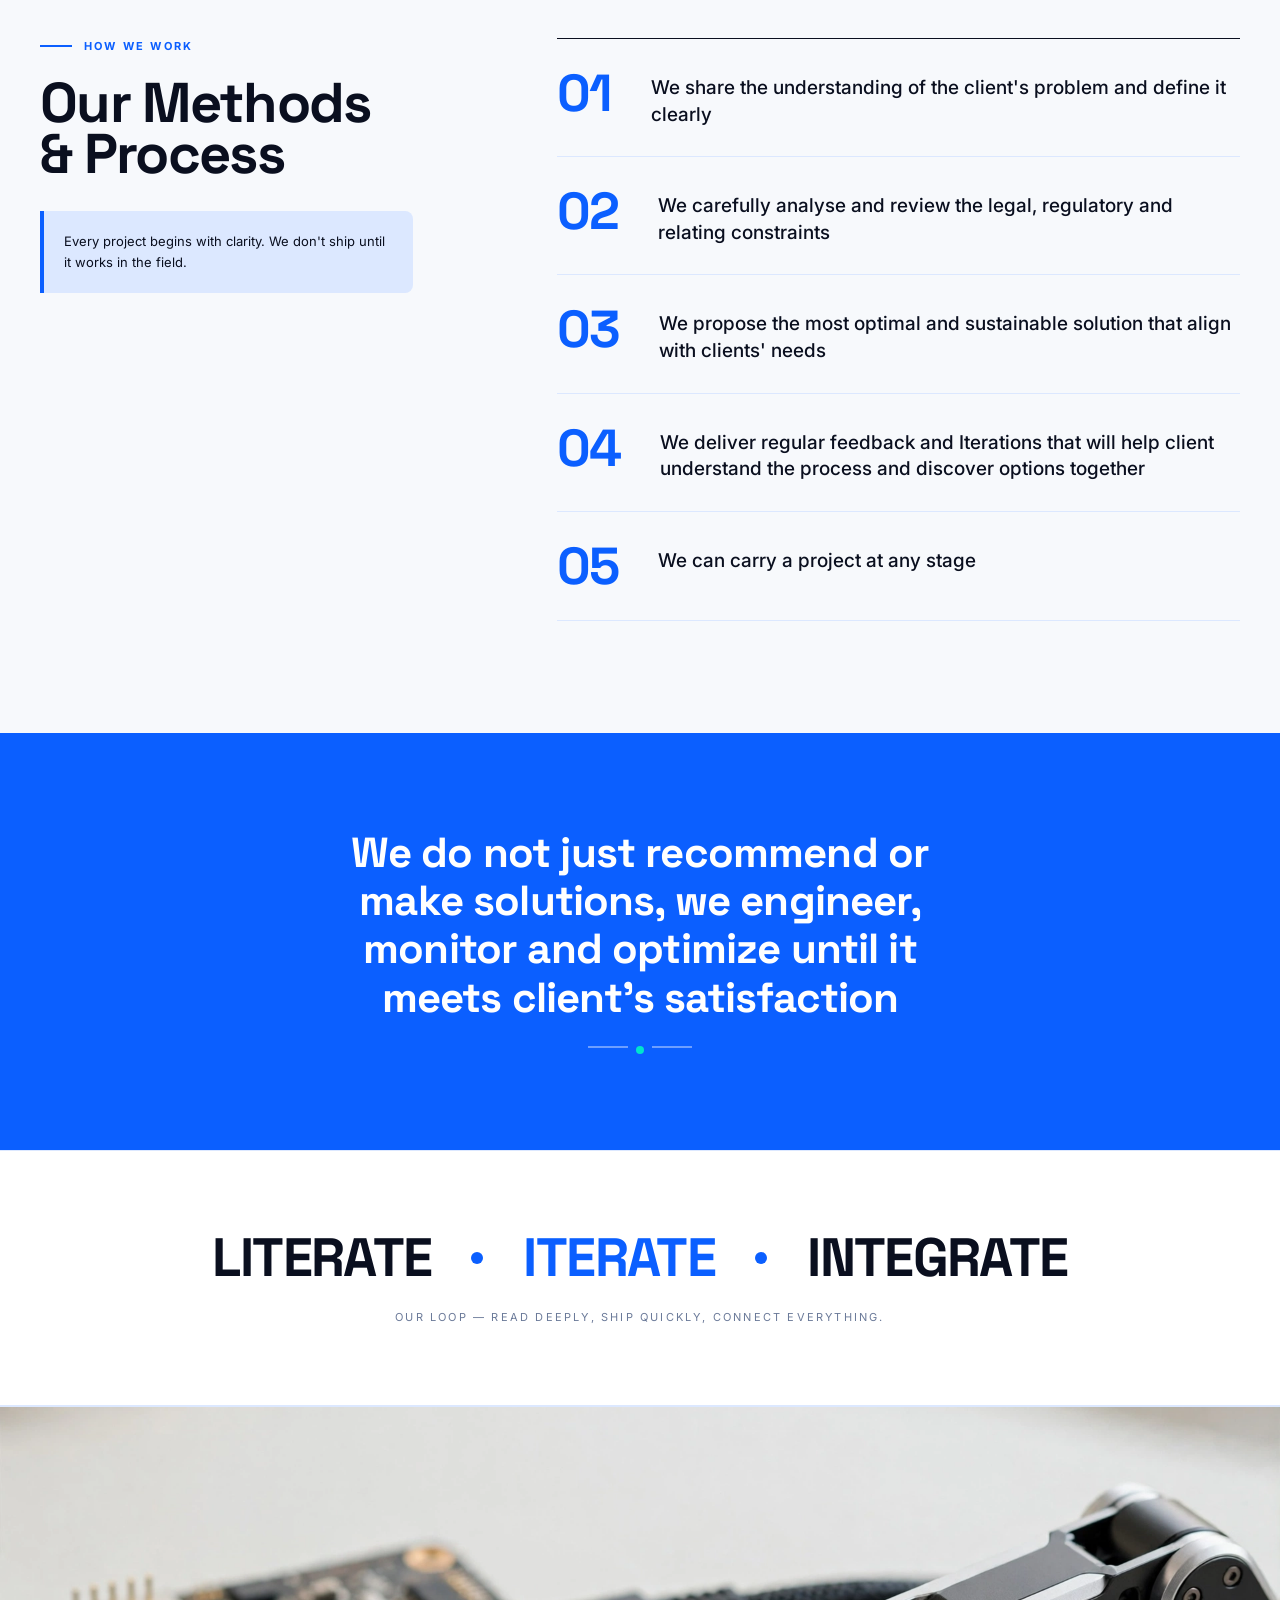
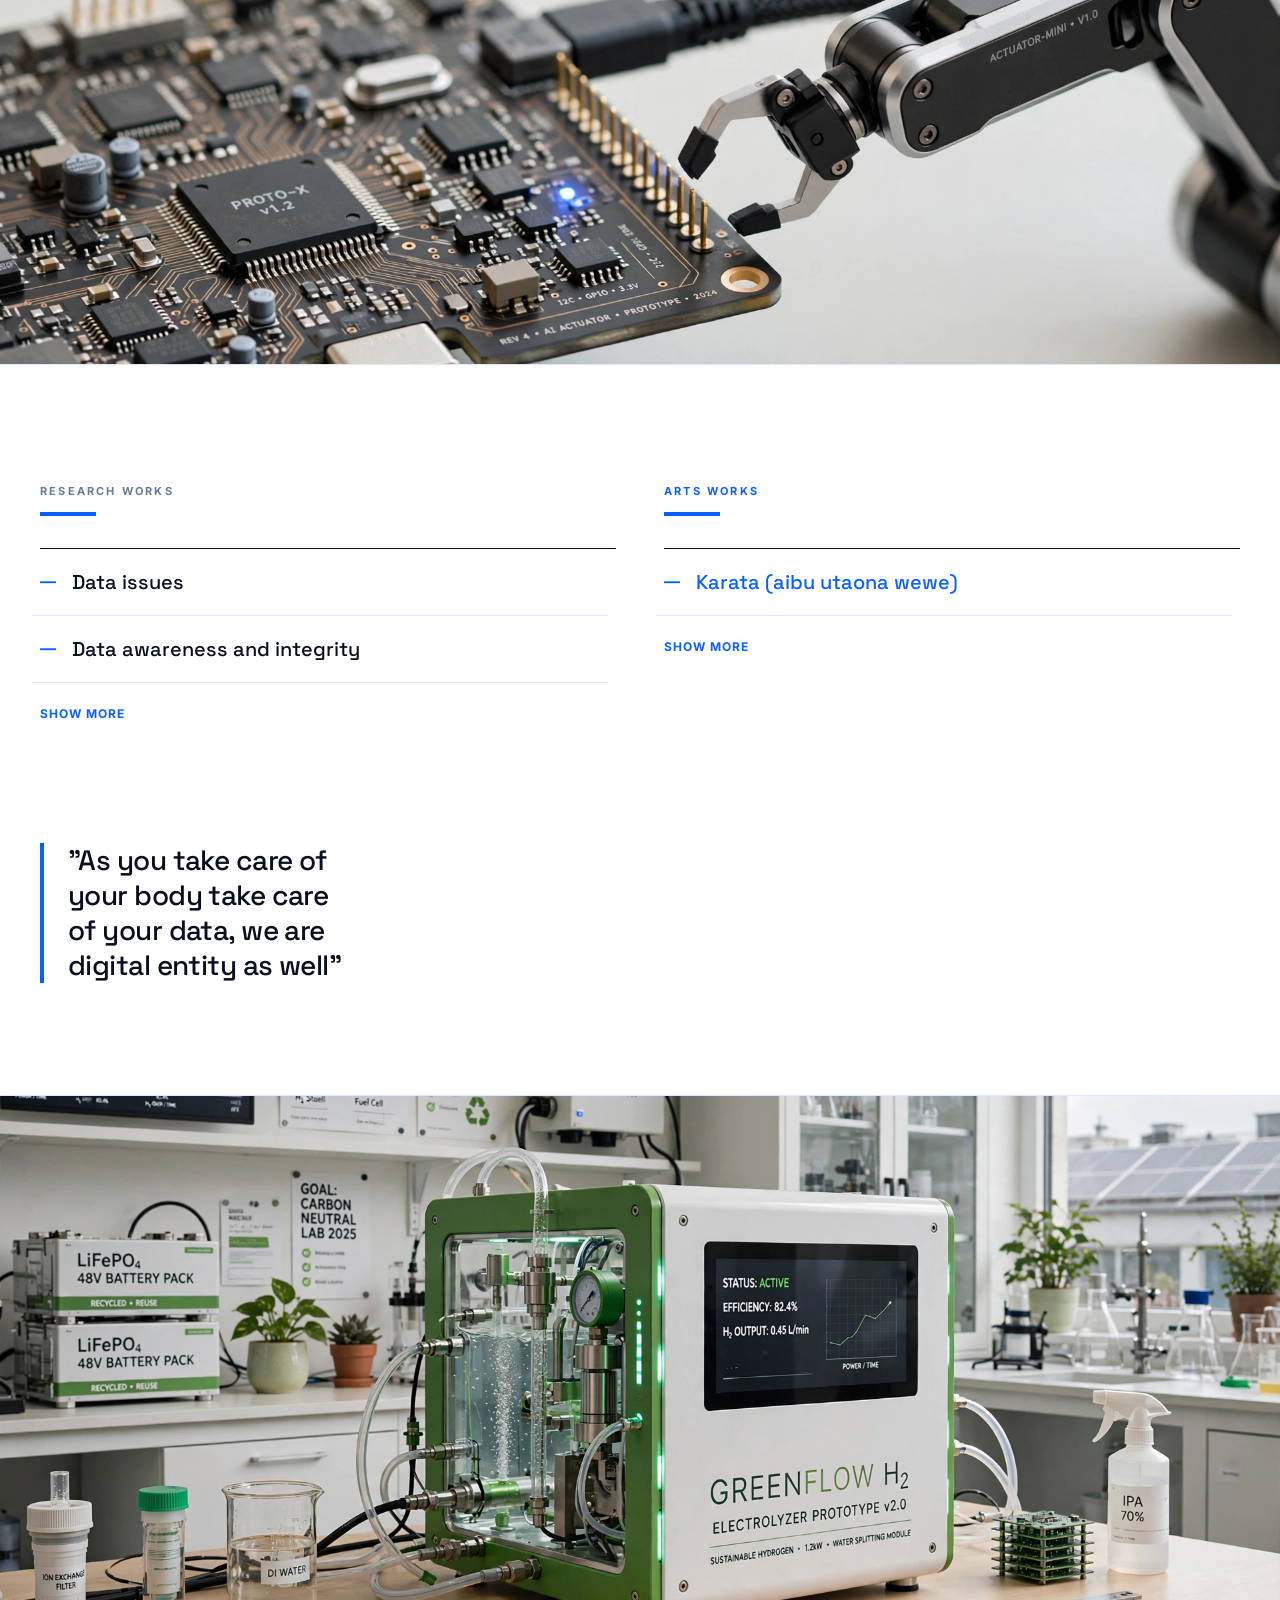
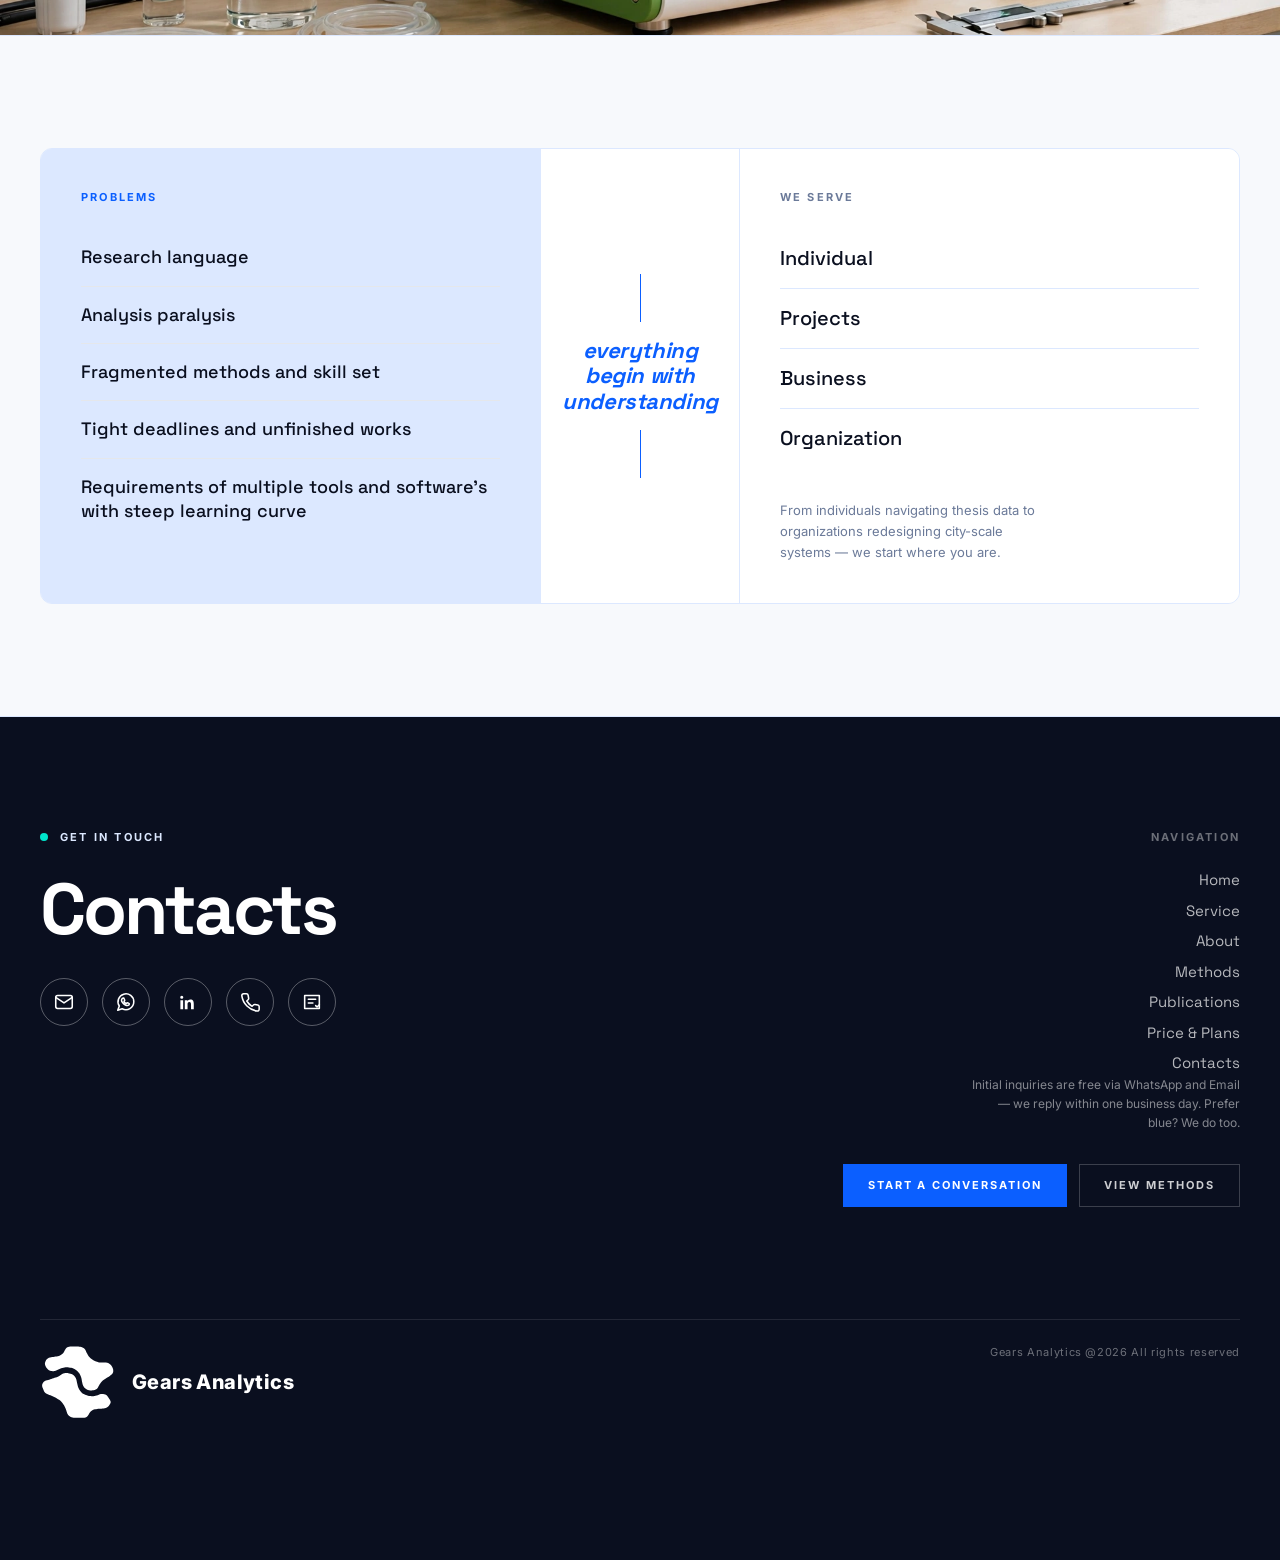
